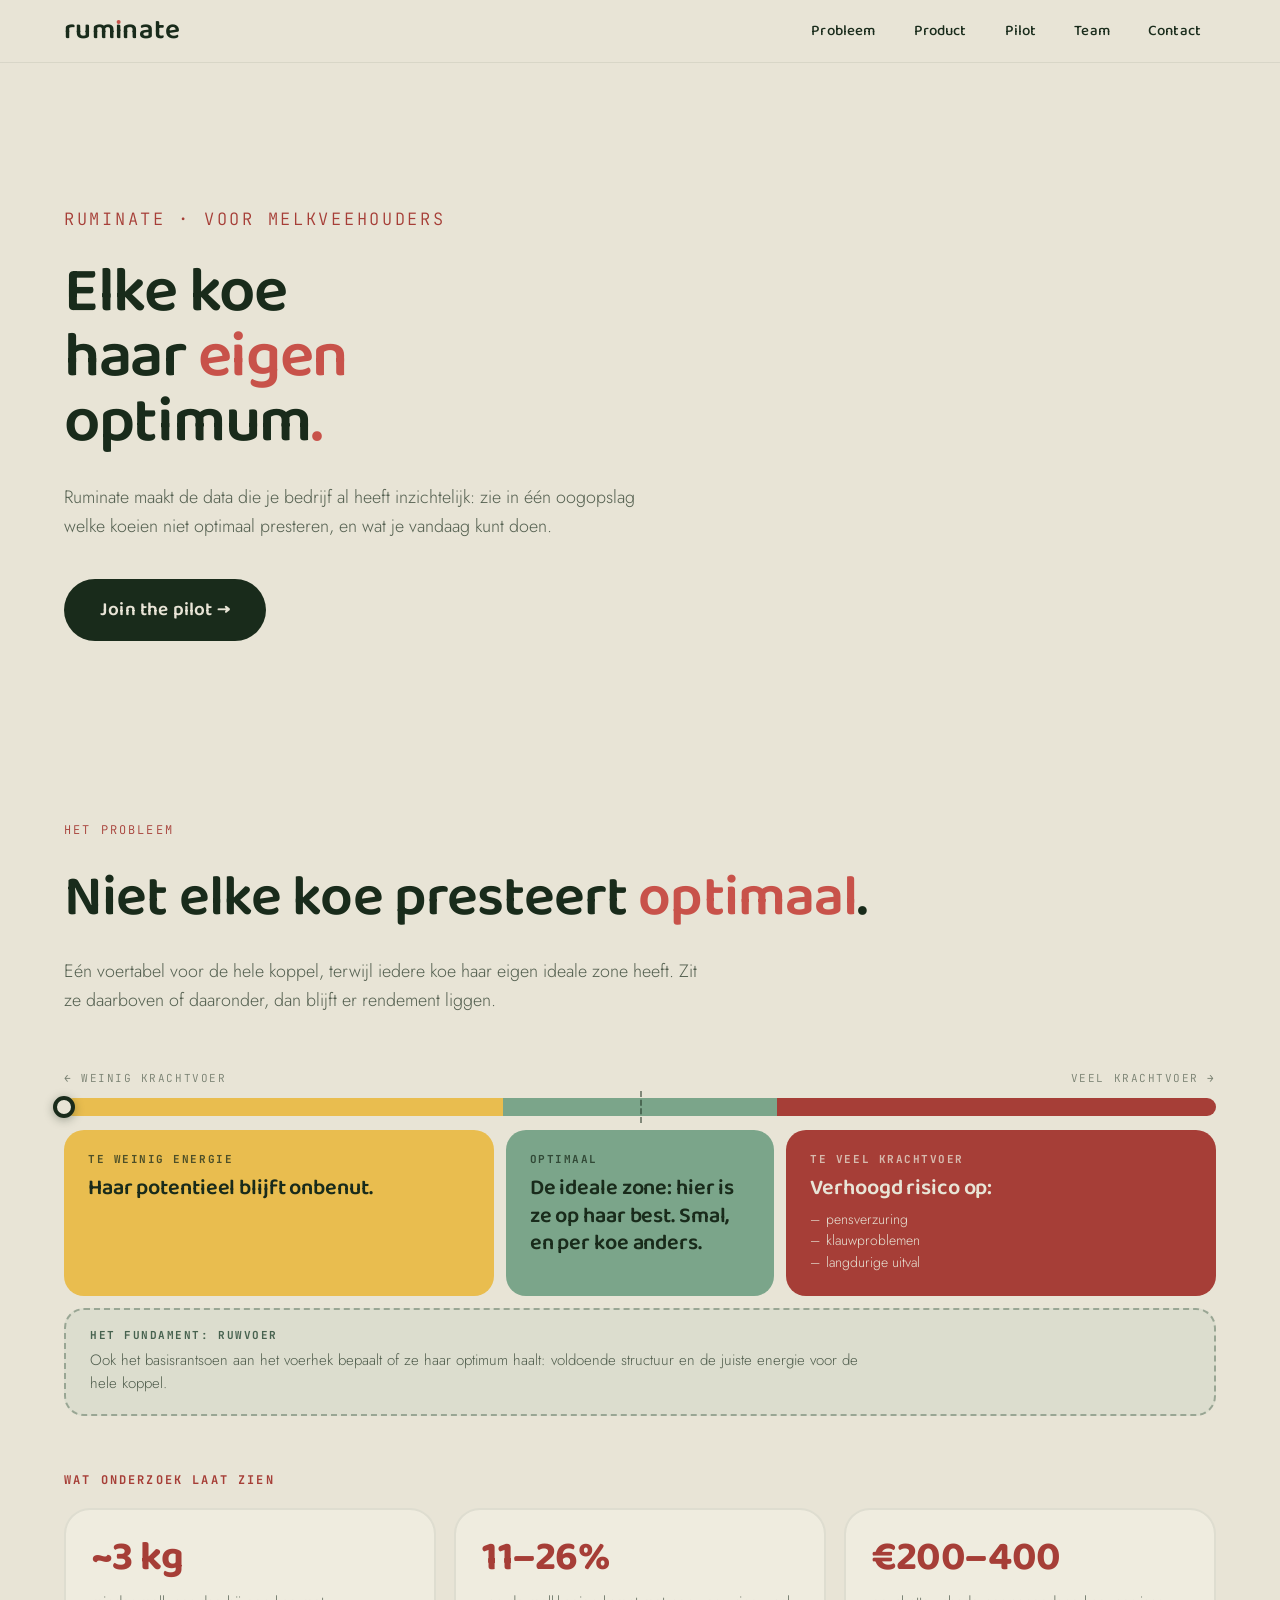
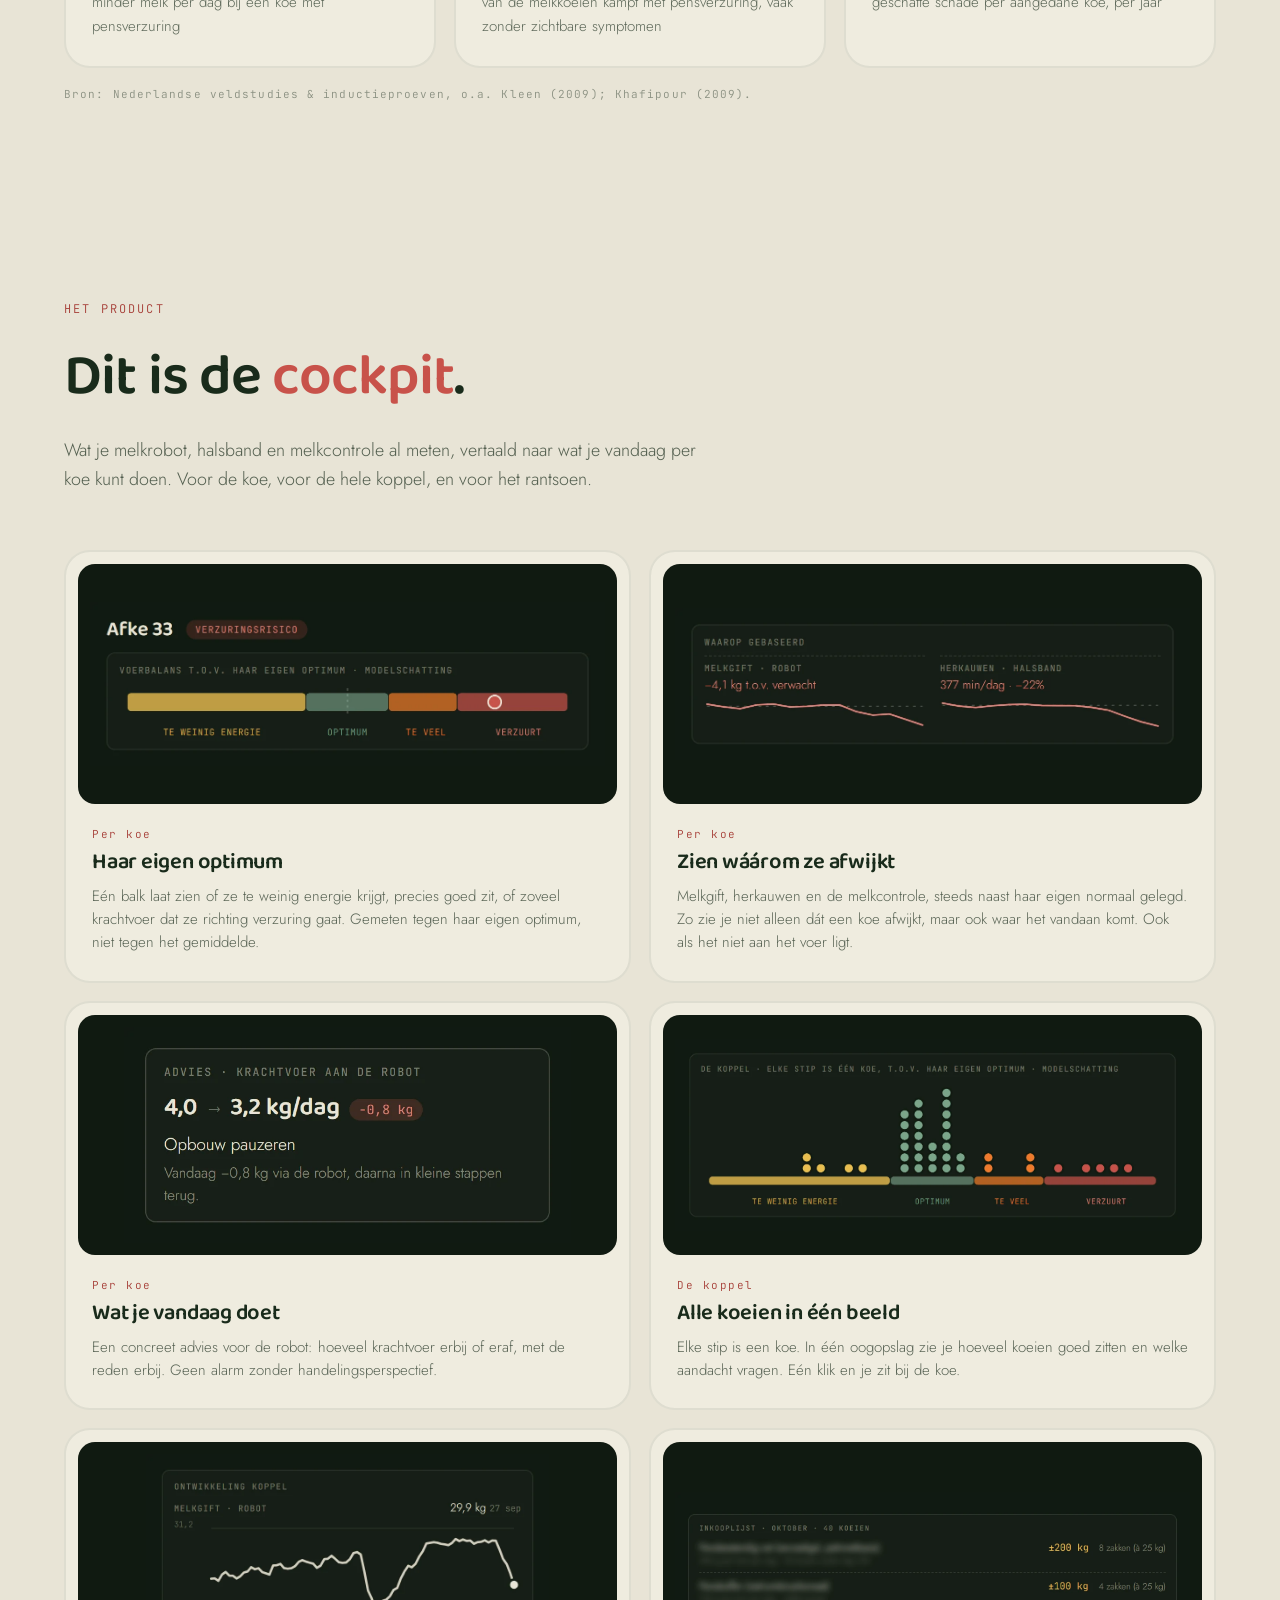
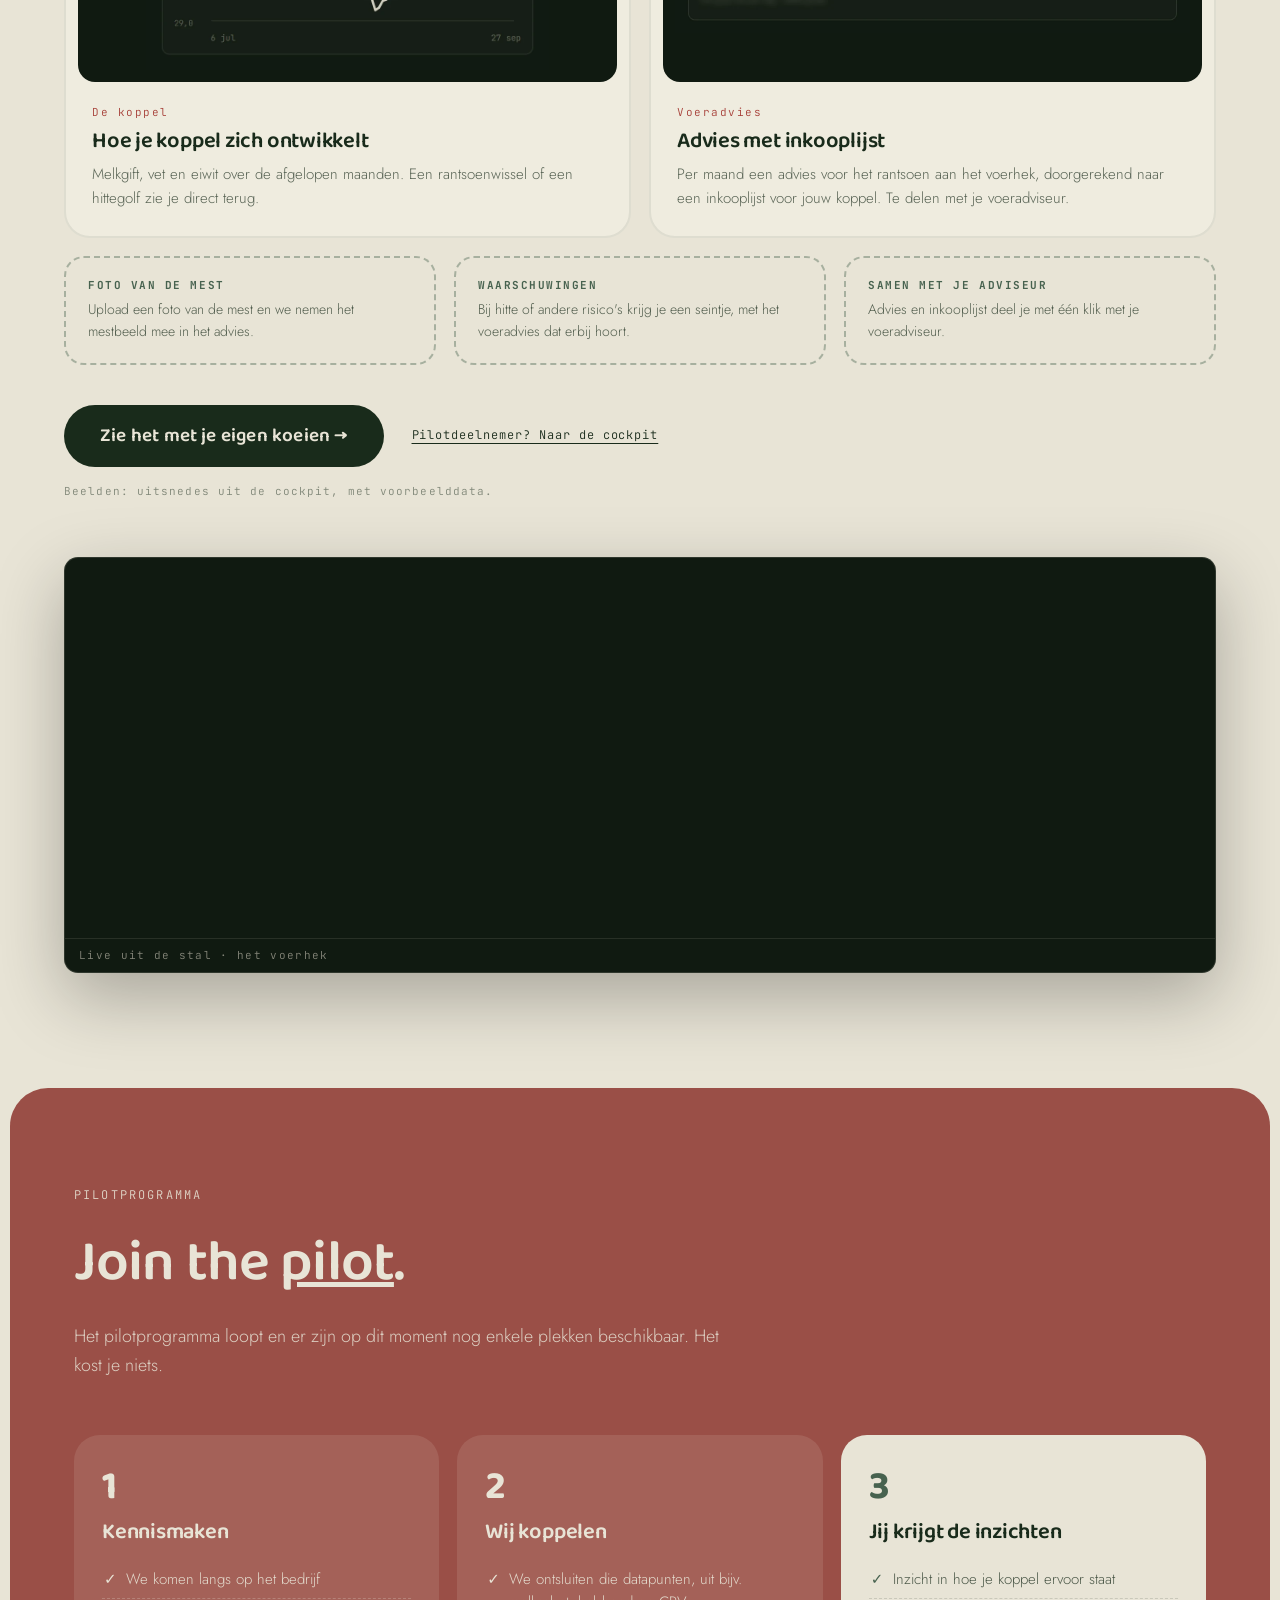
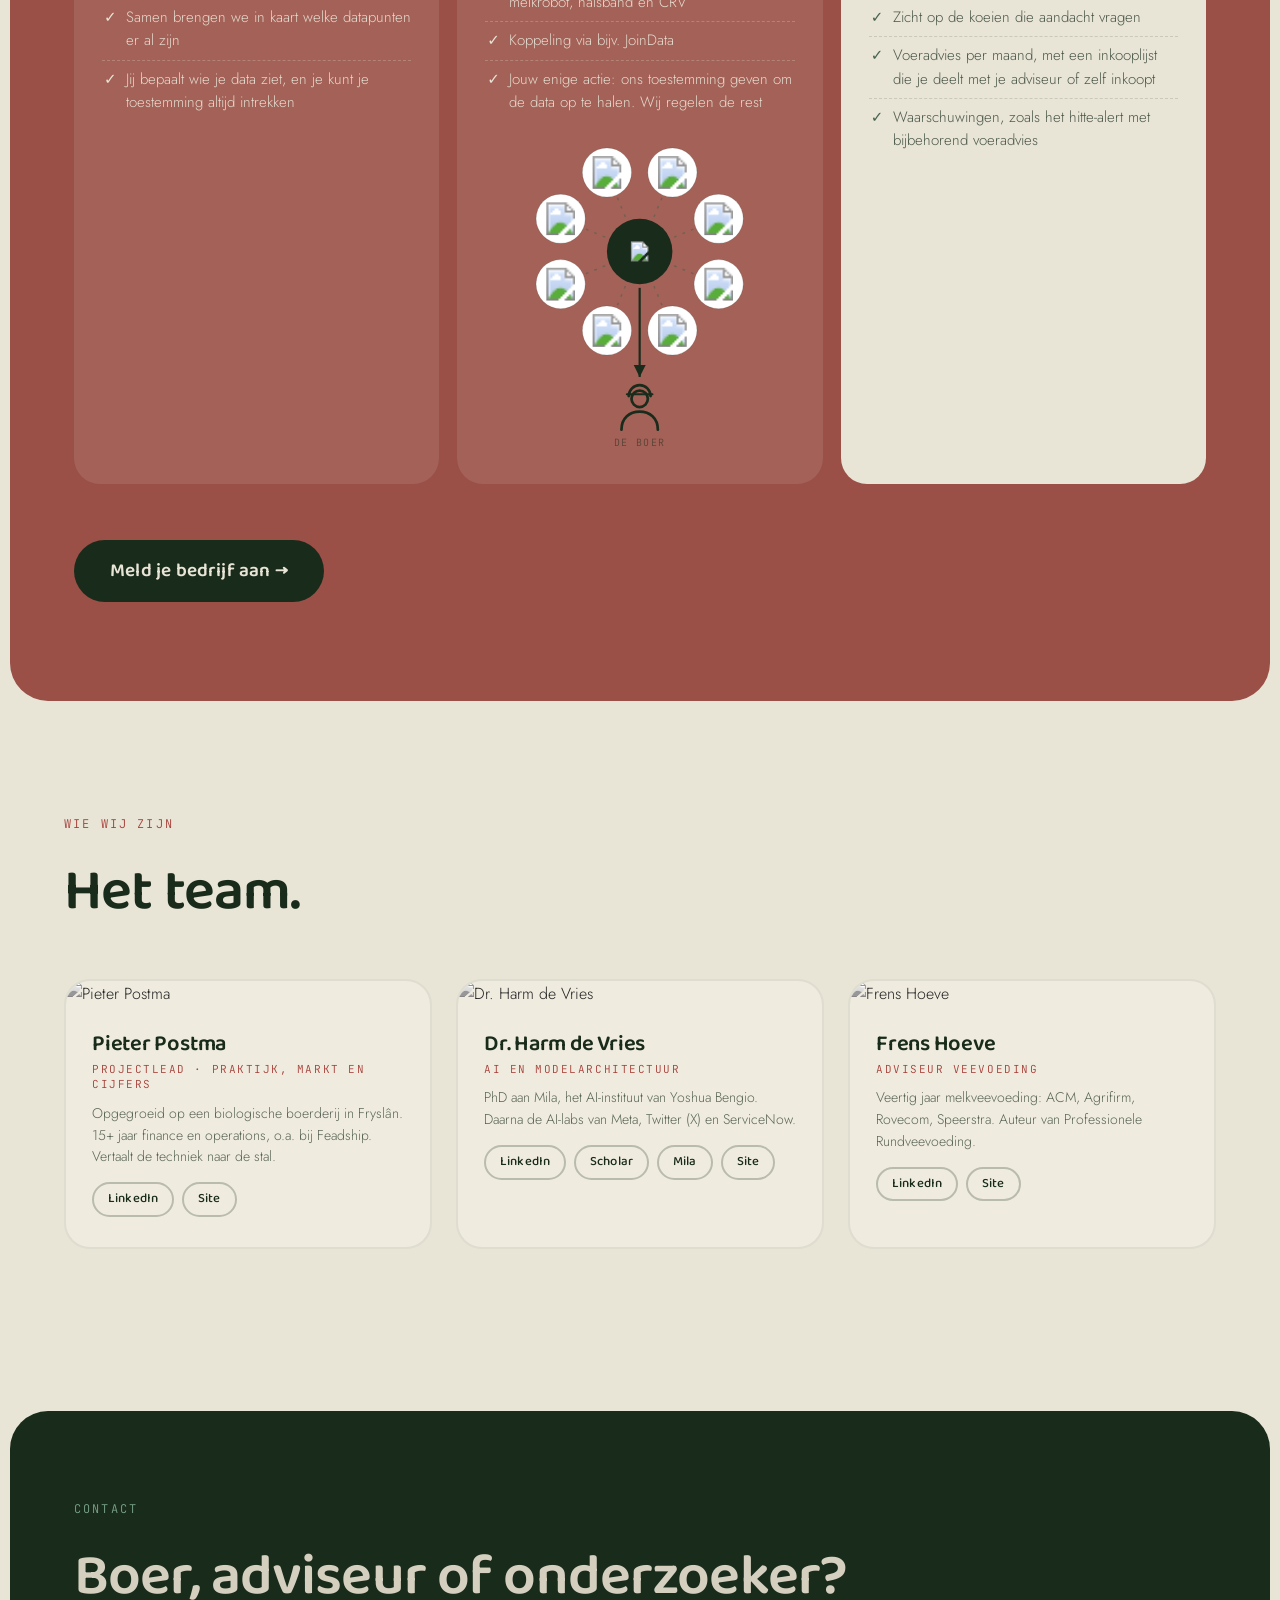
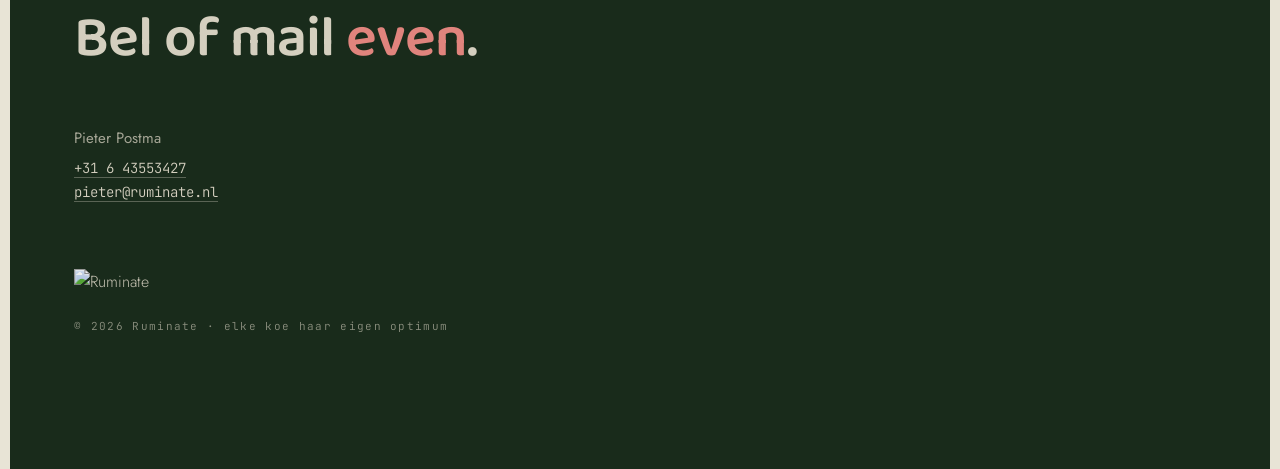
==== astro/index.html @ 90315198 "tijdelijk niet indexeren (noindex + robots.txt) Co-Authored-By: Claude Opus 5.5 <noreply@anthropic.c" ====
<!DOCTYPE html><html lang="nl"> <head><meta charset="UTF-8">
<meta name="robots" content="noindex, nofollow"><meta name="viewport" content="width=device-width, initial-scale=1"><title>Ruminate · inzicht per koe</title><meta name="description" content="Ruminate maakt de data van je melkveebedrijf inzichtelijk: zie welke koeien niet optimaal presteren. Gratis pilotprogramma."><link rel="icon" href="branding/ruminate-icon-32.png"><link rel="preconnect" href="https://fonts.googleapis.com"><link rel="preconnect" href="https://fonts.gstatic.com" crossorigin><link href="https://fonts.googleapis.com/css2?family=Baloo+2:wght@500;600;700&family=Jost:wght@300;400;500&family=JetBrains+Mono:wght@300;400&display=swap" rel="stylesheet"><link rel="stylesheet" href="styles.css"></head> <body> <header id="kop"> <a class="woordmerk" href="#top">rum<span class="rum-i">ı</span>nate</a> <nav> <a href="#probleem">Probleem</a> <a href="#product">Product</a> <a href="#pilot">Pilot</a> <a href="#team">Team</a> <a href="#contact">Contact</a> </nav> </header> <main id="top"> <section class="blok hero"> <div class="binnen hero-grid"> <div class="hero-tekst"> <div class="kicker">Ruminate · voor melkveehouders</div> <h1>Elke koe<br>haar <span class="r">eigen</span><br>optimum<span class="r">.</span></h1> <p class="intro">Ruminate maakt de data die je bedrijf al heeft inzichtelijk: zie in één oogopslag welke koeien niet optimaal presteren, en wat je vandaag kunt doen.</p> <a class="knop reveal" style="margin-top:38px" href="#pilot">Join the pilot →</a> </div> <figure class="koefilm" aria-label="Grazende koe"> <div class="kader"><video autoplay muted loop playsinline preload="metadata" disablepictureinpicture src="media/grazende-koe.mp4?v=2"></video></div> </figure> </div> </section> <section class="blok" id="probleem" style="padding-top:6vh"> <div class="binnen"> <div class="kicker">Het probleem</div> <h2 class="reveal">Niet elke koe presteert <span class="r">optimaal</span>.</h2> <p class="intro reveal">Eén voertabel voor de hele koppel, terwijl iedere koe haar eigen ideale zone heeft. Zit ze daarboven of daaronder, dan blijft er rendement liggen.</p> <div class="lat-wrap reveal"> <div class="lat-schaal" aria-hidden="true"> <span class="s-min">←&nbsp;weinig krachtvoer</span><span class="s-max">veel krachtvoer&nbsp;→</span> </div> <div class="lat-balk" aria-hidden="true"> <i class="z1"></i><i class="z2"></i><i class="z3"></i> <span class="optimum-tik"></span> <span class="naald" title="Iedere koe zit ergens anders op de lat"></span> </div> <div class="lat"> <div class="links"><h4>Te weinig energie</h4><p>Haar potentieel blijft onbenut.</p></div> <div class="midden"><h4>Optimaal</h4><p>De ideale zone: hier is ze op haar best. Smal, en per koe anders.</p></div> <div class="rechts"><h4>Te veel krachtvoer</h4><p>Verhoogd risico op:</p> <ul class="lat-lijst"><li>pensverzuring</li><li>klauwproblemen</li><li>langdurige uitval</li></ul></div> </div> <div class="lat-basis reveal"><h4>Het fundament: ruwvoer</h4><p>Ook het basisrantsoen aan het voerhek bepaalt of ze haar optimum haalt: voldoende structuur en de juiste energie voor de hele koppel.</p></div> <div class="feiten reveal"> <h4>Wat onderzoek laat zien</h4> <div class="feiten-rij"> <div class="feit-kaart"><b>~3&nbsp;kg</b><span>minder melk per dag bij een koe met pensverzuring</span></div> <div class="feit-kaart"><b>11–26%</b><span>van de melkkoeien kampt met pensverzuring, vaak zonder zichtbare symptomen</span></div> <div class="feit-kaart"><b>€200–400</b><span>geschatte schade per aangedane koe, per jaar</span></div> </div> <div class="feiten-bron">Bron: Nederlandse veldstudies &amp; inductieproeven, o.a. Kleen (2009); Khafipour (2009).</div> </div> </div> </div> </section> <section class="blok" id="product"> <div class="binnen"> <div class="kicker">Het product</div> <h2 class="reveal">Dit is de <span class="r">cockpit</span>.</h2> <p class="intro reveal">Wat je melkrobot, halsband en melkcontrole al meten, vertaald naar wat je vandaag per koe kunt doen. Voor de koe, voor de hele koppel, en voor het rantsoen.</p> <div class="cp-grid reveal"> <article class="cp-kaart"><div class="cp-beeld"><img src="media/cockpit/lat.webp?v=1" alt="Balk met de voerbalans van één koe: te weinig energie, optimum, te veel, verzuurt" loading="lazy"></div><div class="nr">Per koe</div><h3>Haar eigen optimum</h3><p>Eén balk laat zien of ze te weinig energie krijgt, precies goed zit, of zoveel krachtvoer dat ze richting verzuring gaat. Gemeten tegen haar eigen optimum, niet tegen het gemiddelde.</p></article> <article class="cp-kaart"><div class="cp-beeld"><img src="media/cockpit/signalen.webp?v=1" alt="Twee signalen van één koe ten opzichte van haar norm: melkgift en herkauwen" loading="lazy"></div><div class="nr">Per koe</div><h3>Zien wáárom ze afwijkt</h3><p>Melkgift, herkauwen en de melkcontrole, steeds naast haar eigen normaal gelegd. Zo zie je niet alleen dát een koe afwijkt, maar ook waar het vandaan komt. Ook als het niet aan het voer ligt.</p></article> <article class="cp-kaart"><div class="cp-beeld"><img src="media/cockpit/advies.webp?v=1" alt="Adviesblok: krachtvoer van 4,0 naar 3,2 kg per dag" loading="lazy"></div><div class="nr">Per koe</div><h3>Wat je vandaag doet</h3><p>Een concreet advies voor de robot: hoeveel krachtvoer erbij of eraf, met de reden erbij. Geen alarm zonder handelingsperspectief.</p></article> <article class="cp-kaart"><div class="cp-beeld"><img src="media/cockpit/kudde.webp?v=1" alt="Stippengrafiek van de koppel met tellers per zone" loading="lazy"></div><div class="nr">De koppel</div><h3>Alle koeien in één beeld</h3><p>Elke stip is een koe. In één oogopslag zie je hoeveel koeien goed zitten en welke aandacht vragen. Eén klik en je zit bij de koe.</p></article> <article class="cp-kaart"><div class="cp-beeld"><img src="media/cockpit/trend.webp?v=1" alt="Lijngrafiek van de gemiddelde melkgift over twaalf weken" loading="lazy"></div><div class="nr">De koppel</div><h3>Hoe je koppel zich ontwikkelt</h3><p>Melkgift, vet en eiwit over de afgelopen maanden. Een rantsoenwissel of een hittegolf zie je direct terug.</p></article> <article class="cp-kaart"><div class="cp-beeld"><img src="media/cockpit/inkoop.webp?v=1" alt="Inkooplijst voor een maand, met hoeveelheden per product" loading="lazy"></div><div class="nr">Voeradvies</div><h3>Advies met inkooplijst</h3><p>Per maand een advies voor het rantsoen aan het voerhek, doorgerekend naar een inkooplijst voor jouw koppel. Te delen met je voeradviseur.</p></article> </div> <div class="cp-meer reveal"> <div><h4>Foto van de mest</h4><p>Upload een foto van de mest en we nemen het mestbeeld mee in het advies.</p></div> <div><h4>Waarschuwingen</h4><p>Bij hitte of andere risico's krijg je een seintje, met het voeradvies dat erbij hoort.</p></div> <div><h4>Samen met je adviseur</h4><p>Advies en inkooplijst deel je met één klik met je voeradviseur.</p></div> </div> <div class="cp-cta reveal"> <a class="knop" href="#pilot">Zie het met je eigen koeien &rarr;</a> <a class="cp-login" href="cockpit.html">Pilotdeelnemer? Naar de cockpit</a> </div> <p class="cp-noot">Beelden: uitsnedes uit de cockpit, met voorbeelddata.</p> <figure class="product-film reveal" aria-label="Koeien aan het voerhek" style="margin-top:56px"> <video autoplay muted loop playsinline preload="metadata" disablepictureinpicture src="media/koeien-eten.mp4?v=2"></video> <figcaption>Live uit de stal &middot; het voerhek</figcaption> </figure> </div> </section> <section class="blok rood-blok" id="pilot"> <div class="binnen"> <div class="kicker">Pilotprogramma</div> <h2 class="reveal">Join the <u>pilot</u>.</h2> <p class="intro reveal">Het pilotprogramma loopt en er zijn op dit moment nog enkele plekken beschikbaar. Het kost je niets.</p> <div class="pilotkaarten reveal"> <div class="pk"><div class="nr">1</div><h3>Kennismaken</h3> <ul><li>We komen langs op het bedrijf</li><li>Samen brengen we in kaart welke datapunten er al zijn</li><li>Jij bepaalt wie je data ziet, en je kunt je toestemming altijd intrekken</li></ul></div> <div class="pk"><div class="nr">2</div><h3>Wij koppelen</h3> <ul><li>We ontsluiten die datapunten, uit bijv. melkrobot, halsband en CRV</li><li>Koppeling via bijv. JoinData</li><li>Jouw enige actie: ons toestemming geven om de data op te halen. Wij regelen de rest</li></ul> <div class="datakring reveal" aria-label="Datastromen komen samen bij Ruminate en gaan naar de boer"> <svg viewBox="0 0 340 348" xmlns="http://www.w3.org/2000/svg"> <defs> <marker id="dkpijl" viewBox="0 0 10 10" refX="8" refY="5" markerWidth="7" markerHeight="7" orient="auto"> <path d="M0 1 L8 5 L0 9 Z" fill="var(--groen)"></path> </marker> </defs> <g stroke="rgba(71,98,79,.55)" stroke-width="1.6"> <line class="stroom" x1="256.84467605606096" y1="163.97224264231843" x2="170" y2="128"></line><line class="stroom" x1="205.97224264231843" y1="214.84467605606096" x2="170" y2="128"></line><line class="stroom" x1="134.02775735768157" y1="214.84467605606096" x2="170" y2="128"></line><line class="stroom" x1="83.15532394393905" y1="163.97224264231846" x2="170" y2="128"></line><line class="stroom" x1="83.15532394393902" y1="92.02775735768162" x2="170" y2="128"></line><line class="stroom" x1="134.0277573576816" y1="41.15532394393904" x2="170" y2="128"></line><line class="stroom" x1="205.97224264231846" y1="41.15532394393905" x2="170" y2="128"></line><line class="stroom" x1="256.84467605606096" y1="92.02775735768158" x2="170" y2="128"></line> </g> <g> <circle cx="256.84467605606096" cy="163.97224264231843" r="27" fill="#fff" stroke="rgba(25,43,27,.15)"></circle> <image href="media/logos/lely.png" x="238.84467605606096" y="145.97224264231843" width="36" height="36" preserveAspectRatio="xMidYMid meet"></image> <title>Lely</title> </g><g> <circle cx="205.97224264231843" cy="214.84467605606096" r="27" fill="#fff" stroke="rgba(25,43,27,.15)"></circle> <image href="media/logos/delaval.png" x="187.97224264231843" y="196.84467605606096" width="36" height="36" preserveAspectRatio="xMidYMid meet"></image> <title>DeLaval</title> </g><g> <circle cx="134.02775735768157" cy="214.84467605606096" r="27" fill="#fff" stroke="rgba(25,43,27,.15)"></circle> <image href="media/logos/gea.svg" x="116.02775735768157" y="196.84467605606096" width="36" height="36" preserveAspectRatio="xMidYMid meet"></image> <title>GEA</title> </g><g> <circle cx="83.15532394393905" cy="163.97224264231846" r="27" fill="#fff" stroke="rgba(25,43,27,.15)"></circle> <image href="media/logos/nedap.svg" x="65.15532394393905" y="145.97224264231846" width="36" height="36" preserveAspectRatio="xMidYMid meet"></image> <title>Nedap</title> </g><g> <circle cx="83.15532394393902" cy="92.02775735768162" r="27" fill="#fff" stroke="rgba(25,43,27,.15)"></circle> <image href="media/logos/crv.png" x="65.15532394393902" y="74.02775735768162" width="36" height="36" preserveAspectRatio="xMidYMid meet"></image> <title>CRV</title> </g><g> <circle cx="134.0277573576816" cy="41.15532394393904" r="27" fill="#fff" stroke="rgba(25,43,27,.15)"></circle> <image href="media/logos/qlip.png" x="116.0277573576816" y="23.155323943939038" width="36" height="36" preserveAspectRatio="xMidYMid meet"></image> <title>Qlip</title> </g><g> <circle cx="205.97224264231846" cy="41.15532394393905" r="27" fill="#fff" stroke="rgba(25,43,27,.15)"></circle> <image href="media/logos/joindata.png" x="187.97224264231846" y="23.155323943939052" width="36" height="36" preserveAspectRatio="xMidYMid meet"></image> <title>JoinData</title> </g><g> <circle cx="256.84467605606096" cy="92.02775735768158" r="27" fill="#fff" stroke="rgba(25,43,27,.15)"></circle> <image href="media/logos/knmi.png" x="238.84467605606096" y="74.02775735768158" width="36" height="36" preserveAspectRatio="xMidYMid meet"></image> <title>KNMI</title> </g> <circle cx="170" cy="128" r="36" fill="var(--groen)"></circle> <image href="branding/ruminate-logo-creme.svg" x="141" y="117" width="58" height="22" preserveAspectRatio="xMidYMid meet"></image> <line x1="170" y1="168" x2="170" y2="266" stroke="var(--groen)" stroke-width="2.4" marker-end="url(#dkpijl)"></line> <g fill="none" stroke="var(--groen)" stroke-width="3" stroke-linecap="round"> <circle cx="170" cy="290" r="9"></circle> <path d="M158 287 a 12 12 0 0 1 24 0"></path> <path d="M156 285 h28" stroke-width="2.4"></path> <path d="M150 324 c 0 -13 9 -20 20 -20 s 20 7 20 20"></path> </g> <text x="170" y="342" text-anchor="middle" font-family="JetBrains Mono,monospace" font-size="11" letter-spacing="1.6" fill="rgba(25,43,27,.55)">DE BOER</text> </svg> </div></div> <div class="pk gratis"><div class="nr">3</div><h3>Jij krijgt de inzichten</h3> <ul><li>Inzicht in hoe je koppel ervoor staat</li><li>Zicht op de koeien die aandacht vragen</li><li>Voeradvies per maand, met een inkooplijst die je deelt met je adviseur of zelf inkoopt</li><li>Waarschuwingen, zoals het hitte-alert met bijbehorend voeradvies</li></ul></div> </div> <a class="knop" href="mailto:pilot@ruminate.nl?subject=Aanmelding%20pilotprogramma%20Ruminate">Meld je bedrijf aan →</a> </div> </section> <section class="blok" id="team"> <div class="binnen"> <div class="kicker">Wie wij zijn</div> <h2 class="reveal">Het team.</h2> <div class="team"> <div class="lid reveal"> <img src="team/pieter-postma-headshot.jpg" alt="Pieter Postma"> <div class="tekst"> <h3>Pieter Postma</h3><div class="rol">Projectlead · praktijk, markt en cijfers</div> <p>Opgegroeid op een biologische boerderij in Fryslân. 15+ jaar finance en operations, o.a. bij Feadship. Vertaalt de techniek naar de stal.</p> <div class="links"> <a href="https://www.linkedin.com/in/pieter-postma-b867252b" target="_blank" rel="noopener">LinkedIn</a><a href="https://www.novastarfinance.nl" target="_blank" rel="noopener">Site</a> </div> </div> </div><div class="lid reveal"> <img src="team/harm-de-vries-headshot.jpg" alt="Dr. Harm de Vries"> <div class="tekst"> <h3>Dr. Harm de Vries</h3><div class="rol">AI en modelarchitectuur</div> <p>PhD aan Mila, het AI-instituut van Yoshua Bengio. Daarna de AI-labs van Meta, Twitter (X) en ServiceNow.</p> <div class="links"> <a href="https://www.linkedin.com/in/harm-de-vries-8506ab57" target="_blank" rel="noopener">LinkedIn</a><a href="https://scholar.google.com/citations?user=LWrdpCsAAAAJ" target="_blank" rel="noopener">Scholar</a><a href="https://mila.quebec/en/directory/harm-de-vries" target="_blank" rel="noopener">Mila</a><a href="https://www.harmdevries.com/" target="_blank" rel="noopener">Site</a> </div> </div> </div><div class="lid reveal"> <img src="team/frens-hoeve-headshot.jpg?v=2" alt="Frens Hoeve"> <div class="tekst"> <h3>Frens Hoeve</h3><div class="rol">Adviseur veevoeding</div> <p>Veertig jaar melkveevoeding: ACM, Agrifirm, Rovecom, Speerstra. Auteur van Professionele Rundveevoeding.</p> <div class="links"> <a href="https://www.linkedin.com/in/frens-hoeve-6b059480" target="_blank" rel="noopener">LinkedIn</a><a href="https://melkveevoeding.jimdosite.com" target="_blank" rel="noopener">Site</a> </div> </div> </div> </div> </div> </section> <section class="voet" id="contact"> <div class="binnen"> <div class="kicker" style="color:var(--sage)">Contact</div> <h2 class="reveal">Boer, adviseur of onderzoeker?<br>Bel of mail <span class="r">even</span>.</h2> <div class="contact reveal"> <div><b>Pieter Postma</b><a href="tel:+31643553427">+31 6 43553427</a><br><a href="mailto:pieter@ruminate.nl">pieter@ruminate.nl</a></div> </div> <img class="logo" src="branding/ruminate-logo-creme.svg" alt="Ruminate"> <div class="fijn">© 2026 Ruminate · elke koe haar eigen optimum</div> </div> </section> </main> <script>
/* reveals, meekleurende header, video's en parallax: zelfde gedrag als de HTML-site */
(function(){
  var io = new IntersectionObserver(function(es){
    es.forEach(function(e){ if(e.isIntersecting){ e.target.classList.add('zichtbaar'); io.unobserve(e.target); } });
  }, { threshold: .15 });
  document.querySelectorAll('.reveal').forEach(function(el){ io.observe(el); });

  var kop = document.getElementById('kop');
  var donker = [].slice.call(document.querySelectorAll('.blok.donker,.rood-blok,.voet'));
  function check(){
    var op = donker.some(function(d){ var r = d.getBoundingClientRect(); return r.top < 56 && r.bottom > 56; });
    kop.classList.toggle('op-donker', op);
  }
  addEventListener('scroll', check, { passive: true }); check();

  var vids = [].slice.call(document.querySelectorAll('video'));
  if (matchMedia('(prefers-reduced-motion: reduce)').matches) {
    vids.forEach(function(v){ v.removeAttribute('autoplay'); v.pause(); });
    return;
  }
  var duw = function(){ vids.forEach(function(v){ v.play().catch(function(){}); }); };
  duw();
  ['click','scroll','touchstart','keydown'].forEach(function(ev){ addEventListener(ev, duw, { once: true, passive: true }); });
  var kv = document.querySelector('.koefilm video'), kk = document.querySelector('.koefilm .kader');
  if (kv && kk) {
    var teken = function(){
      var r = kk.getBoundingClientRect();
      var p = (r.top + r.height/2 - innerHeight/2) / innerHeight;
      kv.style.transform = 'scale(1.18) translateY(' + (p*40).toFixed(1) + 'px)';
    };
    addEventListener('scroll', teken, { passive: true }); addEventListener('resize', teken); teken();
  }
})();
</script> <script src="koe.js"></script> </body> </html>
---- astro/styles.css ----
/* 1-op-1 uit erf.html; identiek uiterlijk */
:root{
    --papier:#e8e4d6; --groen:#192b1b; --groen-2:#1e3221;
    /* de meelopende koe wisselt van lijnkleur boven donkere blokken */
    --creme:#d4cfbf; --rood:#c8524a; --sage:#7ba58a; --sage-d:#5c7f68; --goud:#b8a472;
    /* AA-varianten: --rood en --sage-d halen op papier geen 4,5:1 voor kleine tekst */
    --rood-diep:#a63e37;      /* kleine rode tekst en tekstdragende rode vlakken */
    --rood-licht:#e0847d;     /* rood accent op donkergroen */
    --sage-tekst:#47624f;     /* kleine groene tekst en tekstdragende groene vlakken */
    --geel:#e9bd4f;
    --terra:#9a4f47;          /* pilotblok, met papier-tekst op 4,6:1 */
    --merk:'Baloo 2',system-ui,sans-serif;
    --sans:'Jost',system-ui,sans-serif;
    --mono:'JetBrains Mono',Consolas,monospace;
    /* typeschaal (major third-achtig, rem-gebaseerd)
       display > h2 > h3 22 > body-l 17-19 > body 15 > body-s 14 > label 12 > label-s 11 */
    --t-display:clamp(3.25rem,7.5vw,7rem);
    --t-h2:clamp(2.25rem,4.5vw,4rem);
    --t-h3:1.375rem;
    --t-cijfer:clamp(2.25rem,3.2vw,3.25rem);
    --t-body-l:clamp(1.0625rem,1.4vw,1.1875rem);
    --t-body:.9375rem;
    --t-body-s:.875rem;
    --t-label:.75rem;
    --t-label-s:.6875rem;
    --koe-lijn:var(--groen); --koe-accent:var(--rood);
    --koe-breedte:140px; --koe-bodem:6px;
}
*{margin:0;padding:0;box-sizing:border-box}
html{scroll-behavior:smooth}
body{background:var(--papier);color:var(--groen);font-family:var(--sans);font-weight:300;font-size:1rem;line-height:1.6;overflow-x:hidden}
::selection{background:var(--rood);color:var(--papier)}

header{position:fixed;inset:0 0 auto 0;z-index:80;display:flex;justify-content:space-between;align-items:center;padding:12px 5vw;background:rgba(232,228,214,.85);backdrop-filter:blur(10px);-webkit-backdrop-filter:blur(10px);border-bottom:1px solid rgba(25,43,27,.08);transition:background .26s ease-out,border-color .26s ease-out}
header.op-donker{background:rgba(20,30,21,.78);border-bottom-color:rgba(212,207,191,.12)}
header.op-donker .woordmerk{color:var(--creme)}
header.op-donker nav a{color:rgba(212,207,191,.7)}
.woordmerk{font-family:var(--merk);font-weight:600;font-size:1.75rem;letter-spacing:.012em;color:var(--groen);text-decoration:none;line-height:1;transition:color .26s ease-out}
.rum-i{position:relative;display:inline-block}
.rum-i::after{content:"";position:absolute;left:50%;transform:translateX(-50%);top:.09em;width:.17em;height:.17em;border-radius:50%;background:var(--rood)}
nav{display:flex;gap:8px}
nav a{font-family:var(--merk);font-weight:500;font-size:var(--t-body);letter-spacing:.01em;color:var(--groen);text-decoration:none;padding:7px 15px;border-radius:99px;transition:background-color .2s ease-out,color .2s ease-out}
nav a:hover{background:var(--rood-diep);color:var(--papier)}

.blok{padding:11vh 5vw;position:relative}
.blok.donker{background:var(--groen);color:var(--creme);border-radius:38px;margin:16px 10px}
.blok.rood-blok{background:var(--terra);color:var(--papier);border-radius:38px;margin:16px 10px}
.binnen{max-width:1160px;margin:0 auto}
.kicker{font-family:var(--mono);font-size:var(--t-label);line-height:1.4;letter-spacing:.18em;text-transform:uppercase;color:var(--rood-diep);margin-bottom:28px}
.donker .kicker{color:var(--sage)} .rood-blok .kicker{color:rgba(232,228,214,.9)}
h1,h2{font-family:var(--merk);font-weight:600}
h1{font-size:var(--t-display);line-height:1.02;letter-spacing:-.02em}
h2{font-size:var(--t-h2);line-height:1.08;letter-spacing:-.015em;max-width:14em}
h1 .r,h2 .r{color:var(--rood)} .donker h2 .r{color:var(--rood-licht)}
h1 .s,h2 .s{color:var(--sage-d)} .donker h2 .s{color:var(--sage)}
.intro{font-size:var(--t-body-l);line-height:1.6;max-width:36em;margin-top:28px;color:rgba(25,43,27,.72)}
.donker .intro{color:rgba(212,207,191,.72)} .rood-blok .intro{color:rgba(232,228,214,.85)}

/* hero */
.hero{min-height:0;display:flex;flex-direction:column;justify-content:center;padding-top:15vh;padding-bottom:6vh}
/* hero: tekst links, grazende koe rechts */
.hero-grid{display:grid;grid-template-columns:1.1fr .9fr;gap:clamp(14px,2.5vw,36px);align-items:center}
.hero-grid h1{font-size:clamp(2.75rem,5vw,5rem)}
.hero .kicker{font-size:1.0625rem;letter-spacing:.16em}
.hero-grid .koefilm{padding:0;justify-self:start;width:min(380px,100%)}
@media (max-width:860px){.hero-grid{grid-template-columns:1fr}.hero-grid .koefilm{justify-self:center;margin-top:8px}}
.koefilm{display:flex;flex-direction:column;align-items:center;gap:20px;padding:0 5vw 5vh}
.koefilm .kader{width:min(460px,86vw);aspect-ratio:834/1050;overflow:hidden;
    -webkit-mask-image:radial-gradient(ellipse 68% 62% at 50% 46%,#000 50%,transparent 78%);
    mask-image:radial-gradient(ellipse 68% 62% at 50% 46%,#000 50%,transparent 78%)}
.koefilm video{width:100%;height:100%;object-fit:cover;filter:saturate(.72) contrast(.97) brightness(1.05) sepia(.12);
    transform:scale(1.18);will-change:transform}
.koefilm figcaption{font-family:var(--mono);font-size:var(--t-label-s);line-height:1.4;letter-spacing:.14em;text-transform:uppercase;color:rgba(25,43,27,.68)}
.product-rij{display:flex;flex-direction:column;gap:20px}
.product-film{margin:16px 0 0;display:flex;flex-direction:column;background:#101a11;border:1px solid rgba(212,207,191,.16);
    border-radius:14px;overflow:hidden;box-shadow:0 24px 70px rgba(0,0,0,.28)}
.product-film video{width:100%;height:clamp(220px,30vw,380px);object-fit:cover}
.product-film figcaption{padding:9px 14px;border-top:1px solid rgba(212,207,191,.12);
    font-family:var(--mono);font-size:var(--t-label-s);line-height:1.4;letter-spacing:.12em;color:rgba(212,207,191,.6)}
.koe svg *{transition:stroke .35s ease,fill .35s ease}
.hero .badges{display:flex;gap:10px;flex-wrap:wrap;margin-top:36px}
.badge{font-family:var(--merk);font-weight:500;font-size:var(--t-body);letter-spacing:.01em;padding:9px 20px;border-radius:99px;border:2px solid var(--groen)}
.badge.b1{background:var(--groen);color:var(--papier)}
.badge.b2{border-color:var(--rood-diep);color:var(--rood-diep)}
.badge.b3{border-color:var(--sage-tekst);color:var(--sage-tekst)}

/* kaarten */
.kaarten{display:grid;grid-template-columns:repeat(3,1fr);gap:18px;margin-top:56px}
@media (max-width:860px){.kaarten{grid-template-columns:1fr}}
.kaart{border-radius:26px;padding:34px 30px;background:rgba(232,228,214,.07);border:1px solid rgba(212,207,191,.16)}
.kaart b{display:block;font-family:var(--merk);font-weight:700;font-size:var(--t-cijfer);line-height:1;letter-spacing:-.01em;color:var(--rood-licht)}
.kaart.s b{color:var(--sage)}
.kaart span{display:block;margin-top:14px;font-size:var(--t-body);line-height:1.55;color:rgba(212,207,191,.7)}
.kaart.som{grid-column:1/-1;display:flex;align-items:center;gap:26px;flex-wrap:wrap;border-color:rgba(224,132,125,.4)}
.kaart.som b{font-size:var(--t-cijfer);flex:none}
.kaart.som span{margin-top:0;max-width:44em}
.kaart.som strong{font-weight:500;color:#e8e4d6}
.bron{margin-top:40px;font-family:var(--mono);font-size:var(--t-label-s);line-height:1.5;letter-spacing:.12em;color:rgba(212,207,191,.65)}

/* de lat, speels */
.lat-wrap{margin-top:56px}
.lat-schaal{display:flex;justify-content:space-between;margin-bottom:10px;
    font-family:var(--mono);font-size:var(--t-label-s);letter-spacing:.14em;text-transform:uppercase;color:rgba(25,43,27,.55)}
.lat-balk{position:relative;display:grid;grid-template-columns:1.6fr 1fr 1.6fr;height:18px;border-radius:99px;overflow:visible;margin-bottom:14px}
.lat-balk i{display:block;height:100%}
.lat-balk .z1{background:var(--geel);border-radius:99px 0 0 99px}
.lat-balk .z2{background:var(--sage)}
.lat-balk .z3{background:var(--rood-diep);border-radius:0 99px 99px 0}
.optimum-tik{position:absolute;left:50%;top:-7px;bottom:-7px;width:0;border-left:2px dashed rgba(25,43,27,.5)}
.naald{position:absolute;top:50%;transform:translate(-50%,-50%);width:22px;height:22px;border-radius:50%;
    background:var(--papier);border:4px solid var(--groen);box-shadow:0 2px 10px rgba(25,43,27,.35);
    animation:naald-zwerft 14s ease-in-out infinite}
@keyframes naald-zwerft{
    0%{left:14%}18%{left:46%}32%{left:53%}48%{left:38%}62%{left:82%}78%{left:50%}90%{left:24%}100%{left:14%}}
@media (prefers-reduced-motion:reduce){.naald{animation:none;left:50%}}
.lat{display:grid;grid-template-columns:1.6fr 1fr 1.6fr;gap:12px}
.lat-basis{margin-top:12px;border:2px dashed rgba(71,98,79,.45);border-radius:20px;padding:18px 24px;background:rgba(123,165,138,.1)}
.lat-basis h4{font-family:var(--mono);font-size:var(--t-label-s);line-height:1.4;letter-spacing:.14em;text-transform:uppercase;color:var(--sage-tekst)}
.lat-basis p{font-size:var(--t-body);line-height:1.55;color:rgba(25,43,27,.72);margin-top:6px;max-width:52em}
/* de feiten: subtiel, met bron */
.feiten{margin-top:56px}
.feiten h4{font-family:var(--mono);font-size:var(--t-label);line-height:1.4;letter-spacing:.18em;text-transform:uppercase;color:var(--rood-diep)}
.feiten-rij{display:grid;grid-template-columns:repeat(3,1fr);gap:18px;margin-top:20px}
.feit-kaart{background:#efecdf;border:2px solid rgba(25,43,27,.08);border-radius:26px;padding:28px 26px}
.feit-kaart b{display:block;font-family:var(--merk);font-weight:700;font-size:var(--t-cijfer);line-height:1;letter-spacing:-.01em;color:var(--rood-diep)}
.feit-kaart span{display:block;margin-top:12px;font-size:var(--t-body);line-height:1.55;color:rgba(25,43,27,.68)}
.feiten-bron{margin-top:18px;font-family:var(--mono);font-size:var(--t-label-s);letter-spacing:.1em;color:rgba(25,43,27,.45)}
@media (max-width:640px){.feiten-rij{grid-template-columns:1fr}}
.lat>div{border-radius:20px;padding:22px 24px}
.lat .links{background:var(--geel);color:var(--groen)}
.lat .midden{background:var(--sage);color:var(--groen)}
.lat .rechts{background:var(--rood-diep);color:var(--papier)}
.lat h4{font-family:var(--mono);font-size:var(--t-label-s);line-height:1.4;letter-spacing:.14em;text-transform:uppercase;opacity:.75}
.lat p{font-family:var(--merk);font-weight:600;font-size:clamp(1.1875rem,1.7vw,1.5rem);line-height:1.25;letter-spacing:-.005em;margin-top:8px}
.lat-lijst{list-style:none;margin-top:6px}
.lat-lijst li{font-size:var(--t-body-s);line-height:1.55;padding-left:16px;position:relative}
.lat-lijst li::before{content:"\2013";position:absolute;left:0}

/* hoe het werkt: drie stappen */
.stappen{display:grid;grid-template-columns:repeat(auto-fit,minmax(260px,1fr));gap:18px;margin-top:56px}
.stap{border-radius:26px;padding:34px 30px;background:#efecdf;border:2px solid rgba(25,43,27,.1)}
.stap .nr{font-family:var(--merk);font-weight:700;font-size:1.0625rem;background:var(--groen);color:var(--papier);width:44px;height:44px;border-radius:50%;display:flex;align-items:center;justify-content:center}
.stap:nth-child(2) .nr{background:var(--rood-diep)}
.stap:nth-child(3) .nr{background:var(--sage-tekst)}
.stap h3{font-family:var(--merk);font-weight:600;font-size:var(--t-h3);line-height:1.25;letter-spacing:-.01em;margin-top:18px}
.stap p{font-size:var(--t-body);line-height:1.55;color:rgba(25,43,27,.7);margin-top:8px}
.stap ul{list-style:none;margin-top:20px}
.stap li{font-size:var(--t-body-s);line-height:1.55;padding:10px 0;border-top:1px dashed rgba(25,43,27,.18);color:rgba(25,43,27,.75)}
.stap li b{font-weight:500;color:var(--groen)}
.oogst{display:flex;gap:12px;margin-top:56px;flex-wrap:wrap}
.oogst div{font-family:var(--merk);font-weight:600;font-size:1.0625rem;letter-spacing:.01em;padding:12px 24px;border-radius:99px;background:var(--sage-tekst);color:var(--papier)}

/* demo speels */
.demo{display:grid;grid-template-columns:1fr 1fr;gap:24px;margin-top:56px}
.demopaneel{border-radius:26px;padding:34px 30px;background:rgba(232,228,214,.08);border:1px solid rgba(212,207,191,.16)}
.demopaneel h3{font-family:var(--merk);font-weight:600;font-size:var(--t-h3);line-height:1.25;letter-spacing:-.01em}
.demopaneel .noot{font-size:var(--t-body-s);line-height:1.5;color:rgba(212,207,191,.72);margin-bottom:22px}
.balkrij{display:grid;grid-template-columns:10.5em 1fr 2.4em;align-items:center;gap:12px;margin-top:12px;font-size:var(--t-body-s);line-height:1.4;color:rgba(212,207,191,.75)}
.balk{height:26px;border-radius:99px;background:var(--geel);transform-origin:left;transform:scaleX(0);transition:transform .3s cubic-bezier(.2,.6,.2,1)}
.balkrij:nth-of-type(2) .balk{transition-delay:.06s}
.balkrij:nth-of-type(3) .balk{transition-delay:.12s}
.balk.ok{background:var(--sage)} .balk.zuur{background:var(--rood-licht)}
.zichtbaar .balk{transform:scaleX(1)}
.balkrij .n{font-family:var(--merk);font-weight:600;font-size:1.0625rem;text-align:right;color:var(--creme)}

/* pilot in het rode blok */
.pilotkaarten{display:grid;grid-template-columns:repeat(auto-fit,minmax(240px,1fr));gap:18px;margin-top:56px}
.pk{background:rgba(232,228,214,.12);border-radius:26px;padding:32px 28px}
.pk .nr{font-family:var(--merk);font-weight:700;font-size:2.5rem;line-height:1;color:var(--papier)}
.pk h3{font-family:var(--merk);font-weight:600;font-size:var(--t-h3);line-height:1.25;letter-spacing:-.01em;margin-top:12px}
.pk p{font-size:var(--t-body);line-height:1.55;color:rgba(232,228,214,.92);margin-top:8px}
.pk.gratis{background:var(--papier);color:var(--groen)}
.pk.gratis .nr{color:var(--sage-tekst)}
.pk.gratis p{color:rgba(25,43,27,.7)}
.citaat{margin-top:64px;font-family:var(--merk);font-weight:500;font-size:clamp(1.25rem,2vw,1.75rem);line-height:1.4;letter-spacing:-.005em;max-width:26em}
.knop{display:inline-block;margin-top:56px;font-family:var(--merk);font-weight:600;font-size:1.1875rem;letter-spacing:.01em;background:var(--groen);color:var(--papier);padding:16px 36px;border-radius:99px;text-decoration:none;box-shadow:0 2px 0 rgba(25,43,27,0);transition:transform .22s ease-out,box-shadow .22s ease-out}
.knop:hover{transform:translateY(-2px);box-shadow:0 8px 22px rgba(25,43,27,.28)}
.knop:active{transform:translateY(0);box-shadow:0 3px 10px rgba(25,43,27,.22);transition-duration:.1s}

/* integraties: logowand */
.logos{display:grid;grid-template-columns:repeat(auto-fit,minmax(150px,1fr));gap:14px;margin-top:56px}
.logo-tegel{background:#efecdf;border:2px solid rgba(25,43,27,.08);border-radius:18px;padding:24px 16px;text-align:center;
    transition:transform .26s cubic-bezier(.2,.6,.2,1),box-shadow .26s ease-out}
.logo-tegel:hover{transform:translateY(-3px);box-shadow:0 12px 28px rgba(25,43,27,.1)}
.logo-tegel b{font-family:var(--merk);font-weight:700;font-size:1.25rem;letter-spacing:.02em;display:block;color:var(--groen)}
.logo-tegel span{display:block;margin-top:5px;font-family:var(--mono);font-size:var(--t-label-s);letter-spacing:.12em;text-transform:uppercase;color:rgba(25,43,27,.45)}
.logos-noot{margin-top:22px;font-family:var(--mono);font-size:var(--t-label-s);letter-spacing:.12em;text-transform:uppercase;color:rgba(25,43,27,.45)}
.pk ul{list-style:none;margin-top:14px}
.pk li{padding:7px 0 7px 24px;position:relative;font-size:var(--t-body);line-height:1.55;color:rgba(232,228,214,.92);border-top:1px dashed rgba(232,228,214,.25)}
.pk li:first-child{border-top:0}
.pk li::before{content:"\2713";position:absolute;left:2px;color:#e8e4d6;font-weight:600}
.pk.gratis li{color:rgba(25,43,27,.75);border-top-color:rgba(25,43,27,.15)}
.pk.gratis li::before{color:var(--sage-tekst)}
.datakring{margin-top:14px}
.datakring svg{display:block;width:min(320px,100%);height:auto;margin:0 auto}
.datakring g circle{transition:stroke .22s ease-out,stroke-width .22s ease-out}
.datakring g:hover circle{stroke:rgba(25,43,27,.4);stroke-width:2.5}
.datakring .stroom{stroke-dasharray:3 7;animation:dk-stroom 1.4s linear infinite}
@keyframes dk-stroom{to{stroke-dashoffset:-10}}
@media (prefers-reduced-motion:reduce){.datakring .stroom{animation:none;stroke-dasharray:none}}
.logos-mini{display:grid;grid-template-columns:repeat(4,1fr);gap:8px;margin-top:18px}
.logos-mini span{display:flex;flex-direction:column;align-items:center;gap:7px;background:#fff;border:1px solid rgba(25,43,27,.12);border-radius:10px;padding:11px 4px 9px;text-align:center;
    font-family:var(--merk);font-weight:700;font-size:.75rem;color:var(--groen)}
.logos-mini img{height:24px;width:auto;max-width:82%;object-fit:contain}

/* team */
.team{display:grid;grid-template-columns:repeat(auto-fit,minmax(250px,1fr));gap:24px;margin-top:56px}
.lid{background:#efecdf;border-radius:26px;overflow:hidden;border:2px solid rgba(25,43,27,.08);
    transition:transform .26s cubic-bezier(.2,.6,.2,1),box-shadow .26s ease-out}
.lid:hover,.lid:focus-within{transform:translateY(-4px);box-shadow:0 16px 36px rgba(25,43,27,.14)}
.lid img{width:100%;aspect-ratio:1/1;object-fit:cover;
    filter:grayscale(1) contrast(1.04) brightness(1.02);
    transition:filter .3s ease-out}
/* bij hover of toetsenbordfocus in kleur, alle drie met dezelfde warme gradatie */
.lid:hover img,.lid:focus-within img{filter:grayscale(0) saturate(.82) sepia(.14) contrast(1.03) brightness(1.02)}
.lid .tekst{padding:24px 26px 30px}
.lid h3{font-family:var(--merk);font-weight:600;font-size:var(--t-h3);line-height:1.25;letter-spacing:-.01em}
.lid .rol{font-family:var(--mono);font-size:var(--t-label-s);line-height:1.4;letter-spacing:.14em;text-transform:uppercase;color:var(--rood-diep);margin-top:4px}
.lid p{font-size:var(--t-body-s);line-height:1.55;color:rgba(25,43,27,.7);margin-top:10px}
.lid .links{display:flex;gap:8px;flex-wrap:wrap;margin-top:14px}
.lid .links a{font-family:var(--merk);font-weight:500;font-size:.8125rem;letter-spacing:.01em;color:var(--groen);text-decoration:none;border:2px solid rgba(25,43,27,.25);border-radius:99px;padding:5px 14px;transition:color .2s ease-out,border-color .2s ease-out}
.lid .links a:hover{border-color:var(--rood-diep);color:var(--rood-diep)}

/* voet */
.voet{background:var(--groen);color:var(--creme);border-radius:38px 38px 0 0;margin:7vh 10px 0;padding:10vh 5vw 15vh}
.voet h2 .r{color:var(--rood-licht)}
.voet .contact{display:flex;gap:40px;flex-wrap:wrap;margin-top:56px;font-family:var(--mono);font-size:var(--t-body-s);line-height:1.7}
.voet .contact a{color:var(--creme);text-decoration:none;border-bottom:1px solid rgba(212,207,191,.35);transition:border-color .2s ease-out,color .2s ease-out}
.voet .contact a:hover{color:#e8e4d6;border-bottom-color:#e8e4d6}
.voet .contact b{display:block;font-family:var(--sans);font-weight:400;font-size:var(--t-body);margin-bottom:6px;color:rgba(212,207,191,.75)}
.voet img.logo{height:42px;margin-top:64px;opacity:.92}
.voet .fijn{margin-top:24px;font-family:var(--mono);font-size:var(--t-label-s);line-height:1.4;letter-spacing:.12em;color:rgba(212,207,191,.62)}

.reveal{opacity:0;transform:translateY(14px);transition:opacity .26s ease-out,transform .26s cubic-bezier(.2,.6,.2,1)}
.reveal.zichtbaar{opacity:1;transform:none}
/* kaarten in een raster volgen elkaar met 50ms op */
.reveal>.kaart,.reveal>.stap,.reveal>.pk,.reveal>.lid,.reveal .lat>div,.reveal .feiten-rij>div{opacity:0;transform:translateY(10px);
    transition:opacity .26s ease-out,transform .26s cubic-bezier(.2,.6,.2,1)}
.reveal.zichtbaar>.kaart,.reveal.zichtbaar>.stap,.reveal.zichtbaar>.pk,.reveal.zichtbaar>.lid,.reveal.zichtbaar .lat>div,.reveal.zichtbaar .feiten-rij>div{opacity:1;transform:none}
.reveal.zichtbaar>:nth-child(2){transition-delay:.05s}
.reveal.zichtbaar>:nth-child(3){transition-delay:.1s}
.reveal.zichtbaar>:nth-child(4){transition-delay:.15s}
.reveal.zichtbaar .lat>:nth-child(2){transition-delay:.05s}
.reveal.zichtbaar .lat>:nth-child(3){transition-delay:.1s}
.reveal.zichtbaar .feiten-rij>:nth-child(2){transition-delay:.05s}
.reveal.zichtbaar .feiten-rij>:nth-child(3){transition-delay:.1s}

@media (max-width:860px){
    nav{display:none}
    .lat,.demo{grid-template-columns:1fr}
}
@media (max-width:640px){
    /* compacter verticaal ritme op telefoons */
    .blok{padding:9vh 6vw}
    .hero{padding-top:15vh;padding-bottom:4vh}
    .voet{padding:10vh 6vw 16vh}
    /* demo-balken: label boven de balk, zodat de balk de volle breedte krijgt */
    .balkrij{grid-template-columns:1fr auto;row-gap:6px}
    .balkrij>span:first-child{order:1}
    .balkrij .n{order:2}
    .balkrij .balk{order:3;grid-column:1/-1}
}
@media (prefers-reduced-motion:reduce){
    .reveal,.reveal>*,.reveal .lat>div,.reveal .feiten-rij>div{opacity:1;transform:none;transition:none}
    .balk{transform:scaleX(1);transition:none}
    .knop,.knop:hover,.lid,.lid:hover{transform:none;transition:none}
}
/* product: wat de cockpit laat zien, met uitsnedes (de cockpit zelf staat op cockpit.html) */
.cp-grid{display:grid;grid-template-columns:repeat(2,minmax(0,1fr));gap:18px;margin-top:56px}
.cp-kaart{min-width:0;background:#efecdf;border:2px solid rgba(25,43,27,.08);border-radius:26px;padding:12px 12px 26px;display:flex;flex-direction:column}
.cp-beeld{background:#101a11;border-radius:17px;height:240px;display:flex;align-items:center;justify-content:center;padding:12px;overflow:hidden}
.cp-beeld img{display:block;min-width:0;max-width:100%;max-height:100%;width:auto;height:auto}
.cp-kaart .nr{font-family:var(--mono);font-size:var(--t-label-s);letter-spacing:.14em;color:var(--rood-diep);margin:22px 14px 0}
.cp-kaart h3{font-family:var(--merk);font-weight:600;font-size:var(--t-h3);line-height:1.25;letter-spacing:-.01em;margin:6px 14px 0}
.cp-kaart p{font-size:var(--t-body);line-height:1.55;color:rgba(25,43,27,.7);margin:8px 14px 0}
.cp-meer{display:grid;grid-template-columns:repeat(3,minmax(0,1fr));gap:18px;margin-top:18px}
.cp-meer div{border:2px dashed rgba(71,98,79,.4);border-radius:20px;padding:20px 22px}
.cp-meer h4{font-family:var(--mono);font-size:var(--t-label-s);line-height:1.4;letter-spacing:.14em;text-transform:uppercase;color:var(--sage-tekst)}
.cp-meer p{font-size:var(--t-body-s);line-height:1.55;color:rgba(25,43,27,.72);margin-top:6px}
.cp-cta{display:flex;align-items:center;gap:28px;flex-wrap:wrap;margin-top:40px}
.cp-cta .knop{margin-top:0}
.cp-login{font-family:var(--mono);font-size:var(--t-label);letter-spacing:.08em;color:var(--groen);text-underline-offset:4px}
.cp-noot{margin-top:16px;font-family:var(--mono);font-size:var(--t-label-s);letter-spacing:.1em;color:rgba(25,43,27,.5)}
@media (max-width:760px){.cp-grid,.cp-meer{grid-template-columns:minmax(0,1fr)}.cp-beeld{height:auto;max-height:300px}}
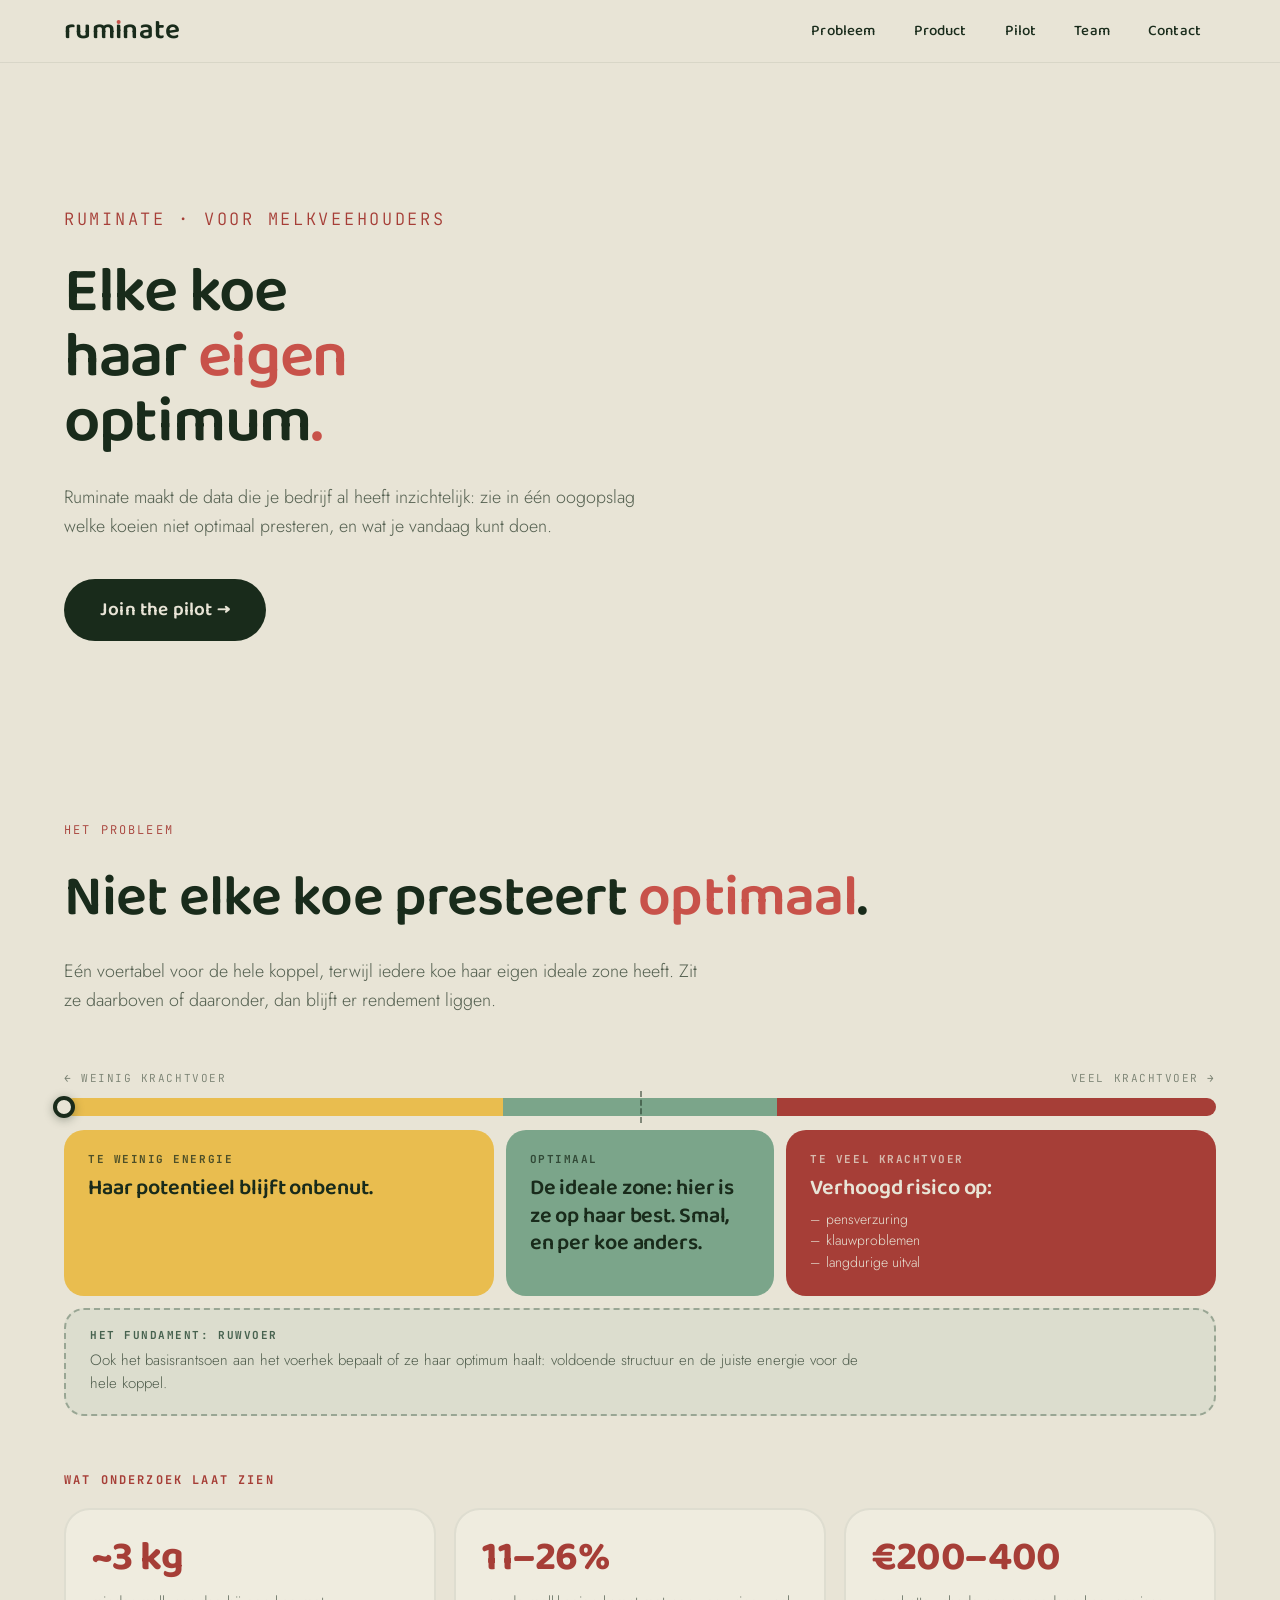
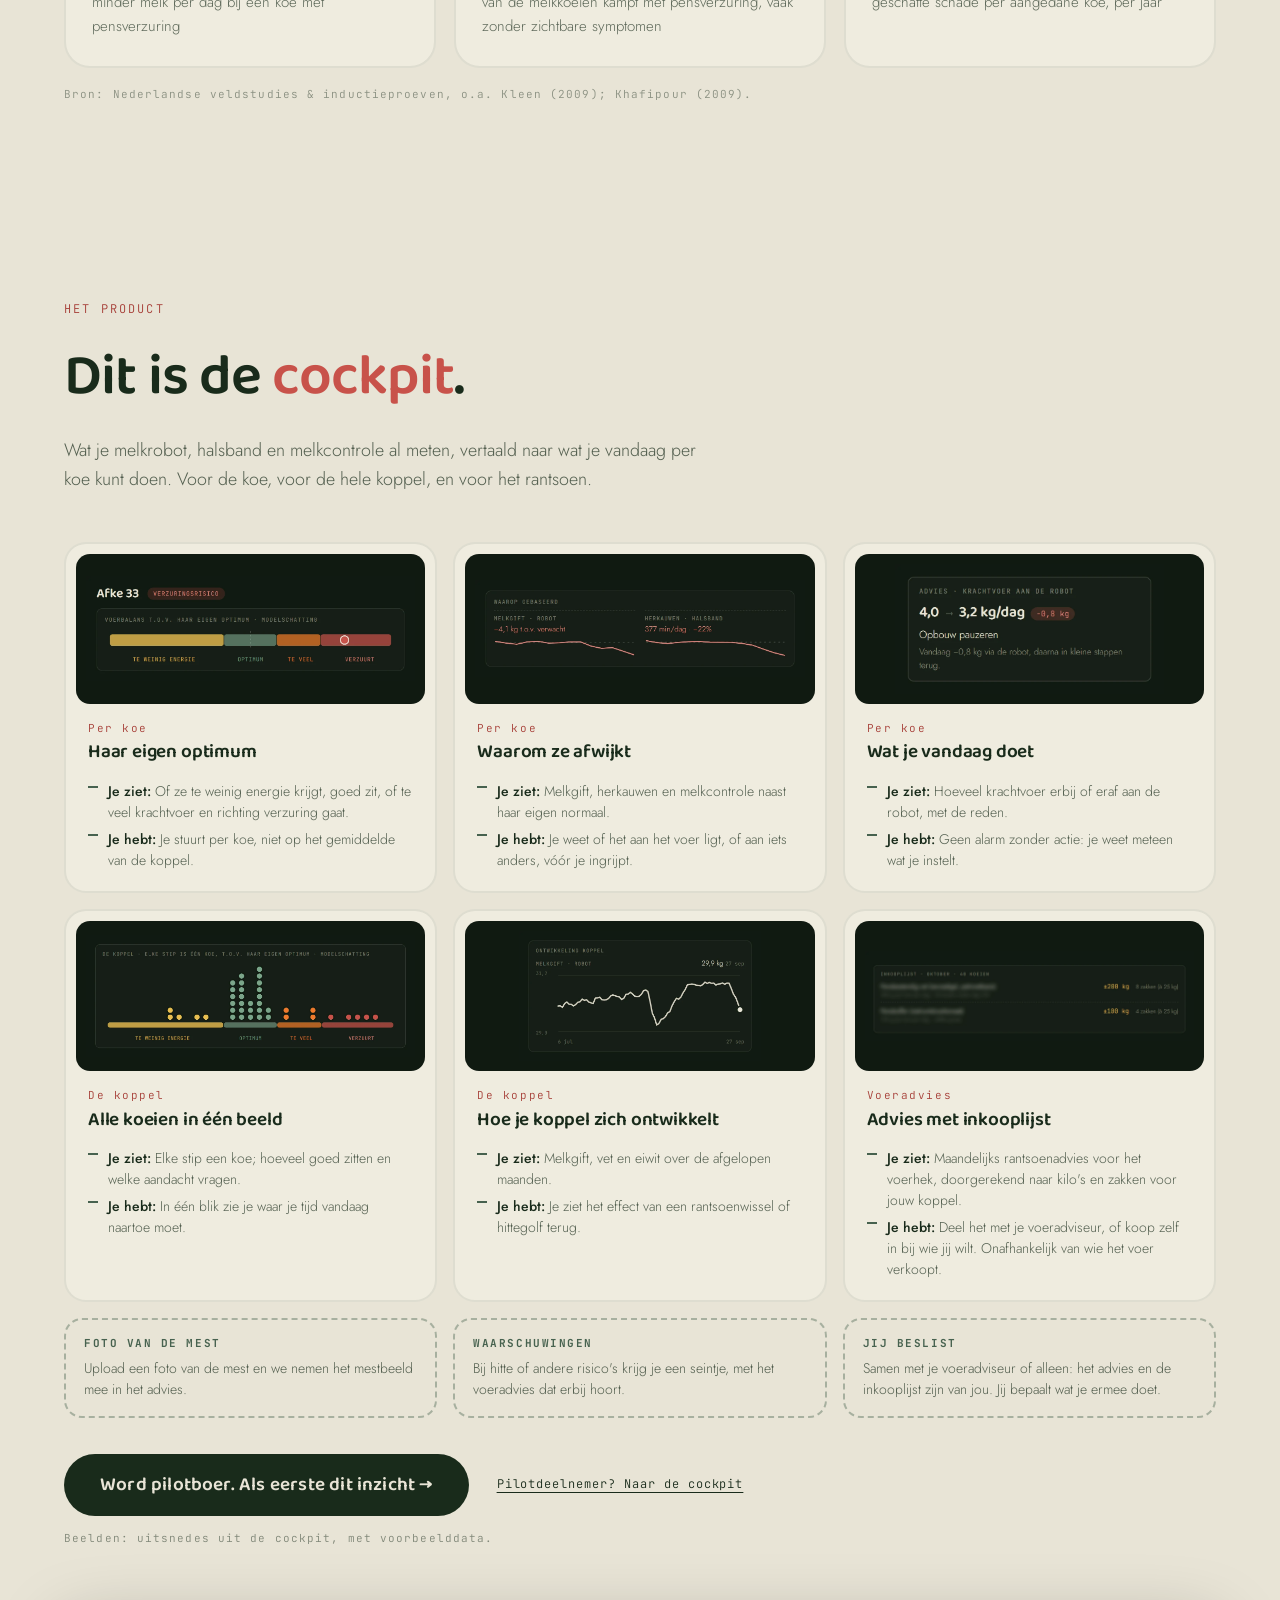
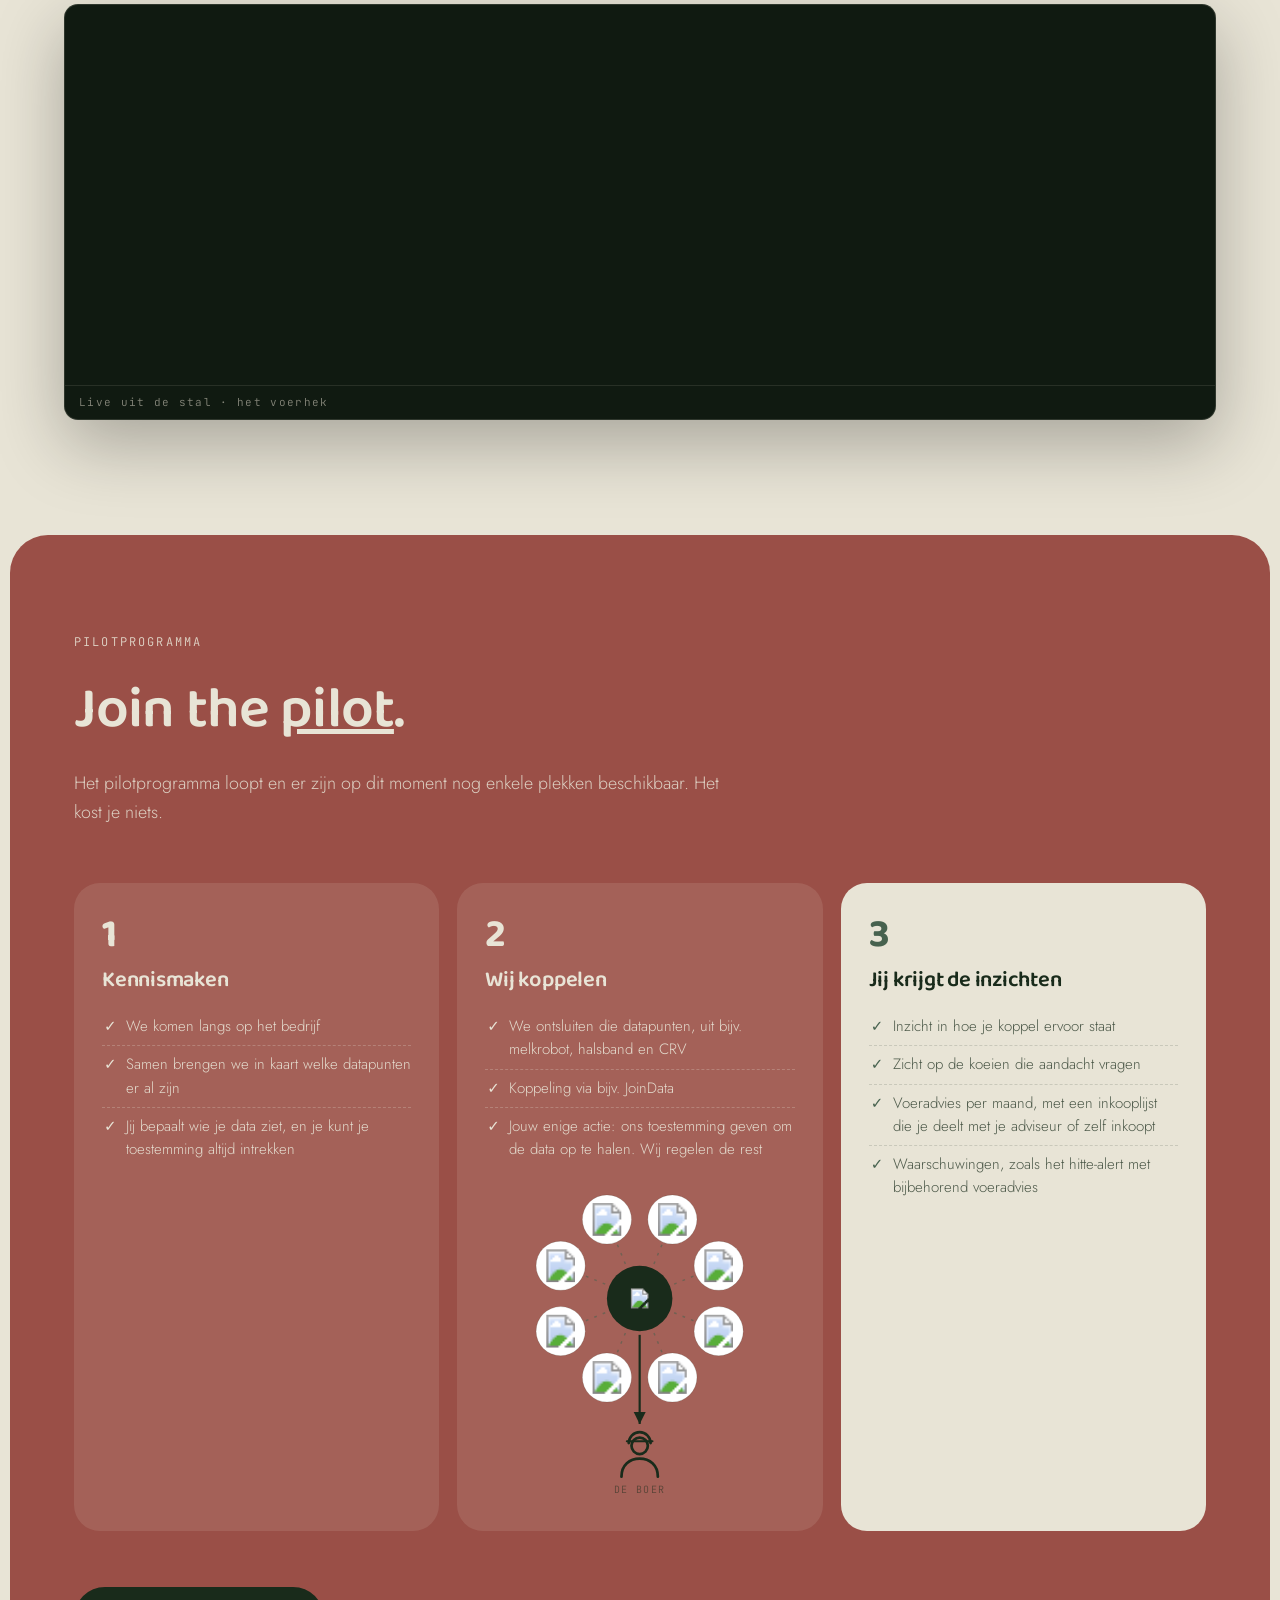
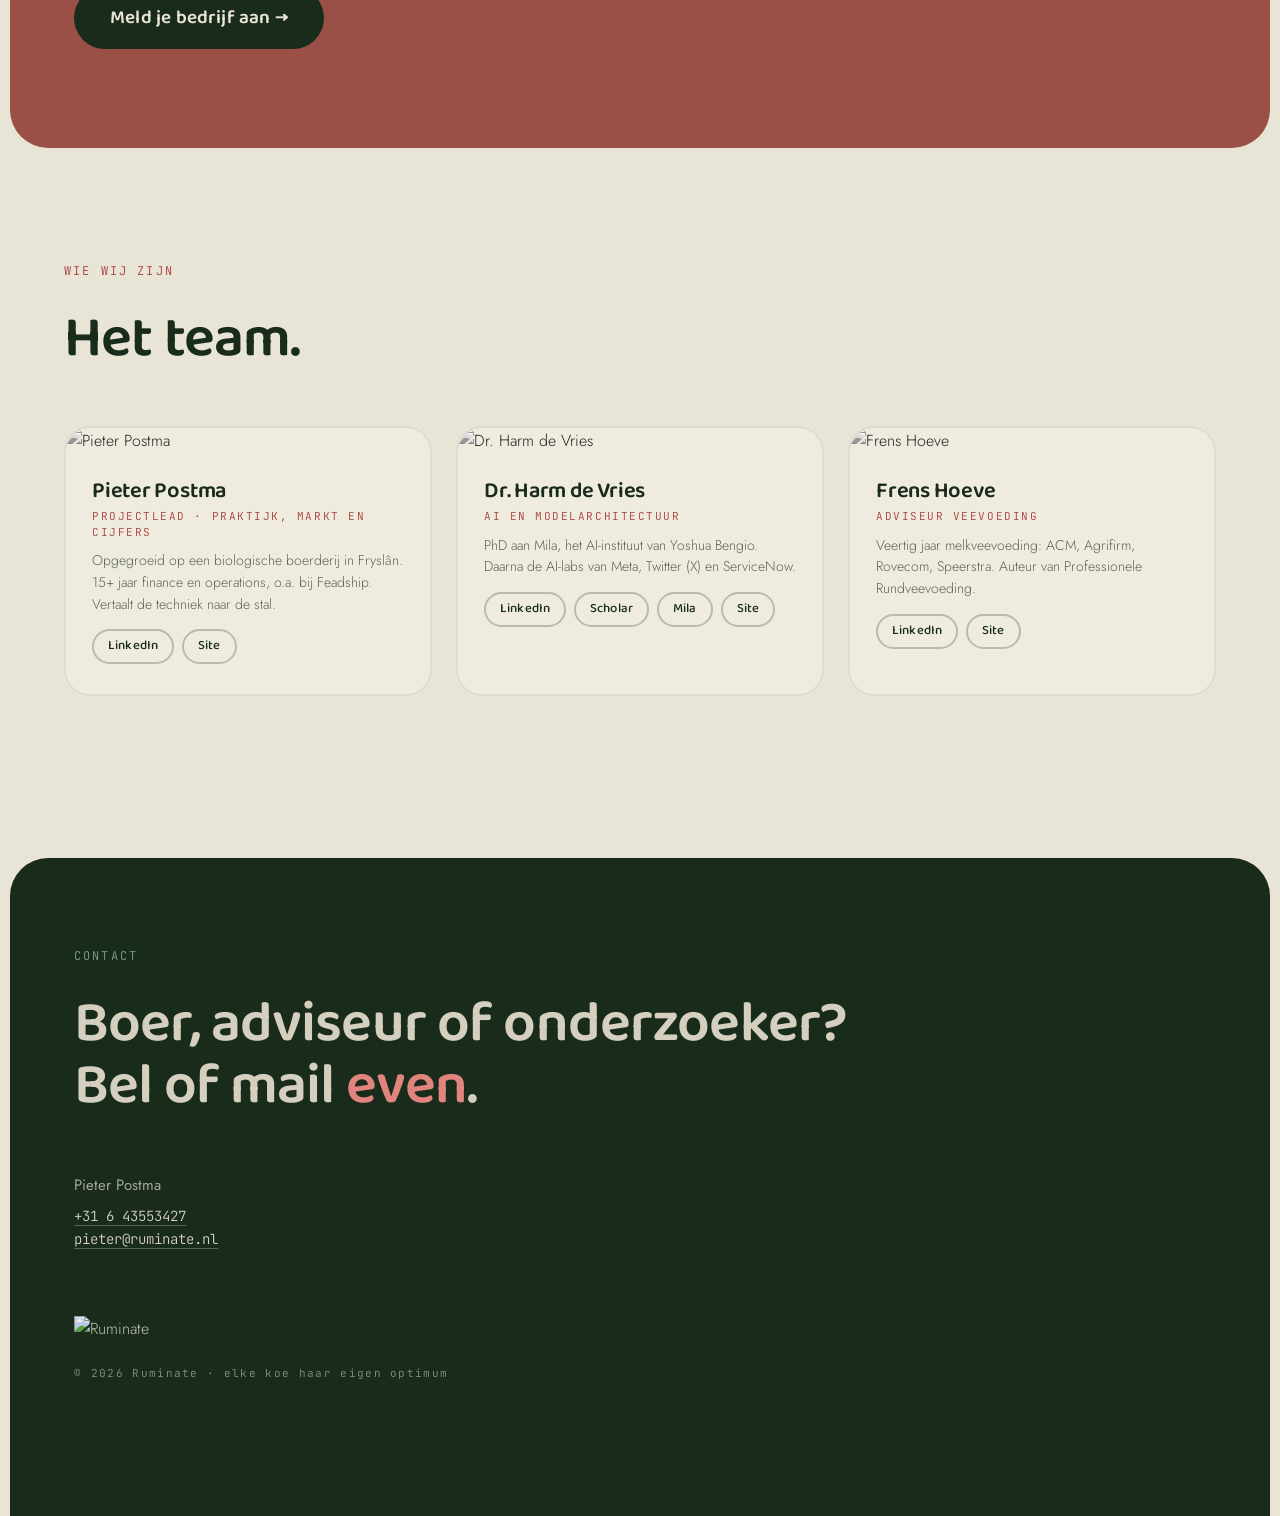
==== commit 2807e69c: "landing: productsectie compacter, per blok 'je ziet / je hebt', nieuwe knoptekst Co-Authored-By: Cla" ====
--- a/astro/index.html
+++ b/astro/index.html
@@ -1,5 +1,5 @@
 <!DOCTYPE html><html lang="nl"> <head><meta charset="UTF-8">
-<meta name="robots" content="noindex, nofollow"><meta name="viewport" content="width=device-width, initial-scale=1"><title>Ruminate · inzicht per koe</title><meta name="description" content="Ruminate maakt de data van je melkveebedrijf inzichtelijk: zie welke koeien niet optimaal presteren. Gratis pilotprogramma."><link rel="icon" href="branding/ruminate-icon-32.png"><link rel="preconnect" href="https://fonts.googleapis.com"><link rel="preconnect" href="https://fonts.gstatic.com" crossorigin><link href="https://fonts.googleapis.com/css2?family=Baloo+2:wght@500;600;700&family=Jost:wght@300;400;500&family=JetBrains+Mono:wght@300;400&display=swap" rel="stylesheet"><link rel="stylesheet" href="styles.css"></head> <body> <header id="kop"> <a class="woordmerk" href="#top">rum<span class="rum-i">ı</span>nate</a> <nav> <a href="#probleem">Probleem</a> <a href="#product">Product</a> <a href="#pilot">Pilot</a> <a href="#team">Team</a> <a href="#contact">Contact</a> </nav> </header> <main id="top"> <section class="blok hero"> <div class="binnen hero-grid"> <div class="hero-tekst"> <div class="kicker">Ruminate · voor melkveehouders</div> <h1>Elke koe<br>haar <span class="r">eigen</span><br>optimum<span class="r">.</span></h1> <p class="intro">Ruminate maakt de data die je bedrijf al heeft inzichtelijk: zie in één oogopslag welke koeien niet optimaal presteren, en wat je vandaag kunt doen.</p> <a class="knop reveal" style="margin-top:38px" href="#pilot">Join the pilot →</a> </div> <figure class="koefilm" aria-label="Grazende koe"> <div class="kader"><video autoplay muted loop playsinline preload="metadata" disablepictureinpicture src="media/grazende-koe.mp4?v=2"></video></div> </figure> </div> </section> <section class="blok" id="probleem" style="padding-top:6vh"> <div class="binnen"> <div class="kicker">Het probleem</div> <h2 class="reveal">Niet elke koe presteert <span class="r">optimaal</span>.</h2> <p class="intro reveal">Eén voertabel voor de hele koppel, terwijl iedere koe haar eigen ideale zone heeft. Zit ze daarboven of daaronder, dan blijft er rendement liggen.</p> <div class="lat-wrap reveal"> <div class="lat-schaal" aria-hidden="true"> <span class="s-min">←&nbsp;weinig krachtvoer</span><span class="s-max">veel krachtvoer&nbsp;→</span> </div> <div class="lat-balk" aria-hidden="true"> <i class="z1"></i><i class="z2"></i><i class="z3"></i> <span class="optimum-tik"></span> <span class="naald" title="Iedere koe zit ergens anders op de lat"></span> </div> <div class="lat"> <div class="links"><h4>Te weinig energie</h4><p>Haar potentieel blijft onbenut.</p></div> <div class="midden"><h4>Optimaal</h4><p>De ideale zone: hier is ze op haar best. Smal, en per koe anders.</p></div> <div class="rechts"><h4>Te veel krachtvoer</h4><p>Verhoogd risico op:</p> <ul class="lat-lijst"><li>pensverzuring</li><li>klauwproblemen</li><li>langdurige uitval</li></ul></div> </div> <div class="lat-basis reveal"><h4>Het fundament: ruwvoer</h4><p>Ook het basisrantsoen aan het voerhek bepaalt of ze haar optimum haalt: voldoende structuur en de juiste energie voor de hele koppel.</p></div> <div class="feiten reveal"> <h4>Wat onderzoek laat zien</h4> <div class="feiten-rij"> <div class="feit-kaart"><b>~3&nbsp;kg</b><span>minder melk per dag bij een koe met pensverzuring</span></div> <div class="feit-kaart"><b>11–26%</b><span>van de melkkoeien kampt met pensverzuring, vaak zonder zichtbare symptomen</span></div> <div class="feit-kaart"><b>€200–400</b><span>geschatte schade per aangedane koe, per jaar</span></div> </div> <div class="feiten-bron">Bron: Nederlandse veldstudies &amp; inductieproeven, o.a. Kleen (2009); Khafipour (2009).</div> </div> </div> </div> </section> <section class="blok" id="product"> <div class="binnen"> <div class="kicker">Het product</div> <h2 class="reveal">Dit is de <span class="r">cockpit</span>.</h2> <p class="intro reveal">Wat je melkrobot, halsband en melkcontrole al meten, vertaald naar wat je vandaag per koe kunt doen. Voor de koe, voor de hele koppel, en voor het rantsoen.</p> <div class="cp-grid reveal"> <article class="cp-kaart"><div class="cp-beeld"><img src="media/cockpit/lat.webp?v=1" alt="Balk met de voerbalans van één koe: te weinig energie, optimum, te veel, verzuurt" loading="lazy"></div><div class="nr">Per koe</div><h3>Haar eigen optimum</h3><p>Eén balk laat zien of ze te weinig energie krijgt, precies goed zit, of zoveel krachtvoer dat ze richting verzuring gaat. Gemeten tegen haar eigen optimum, niet tegen het gemiddelde.</p></article> <article class="cp-kaart"><div class="cp-beeld"><img src="media/cockpit/signalen.webp?v=1" alt="Twee signalen van één koe ten opzichte van haar norm: melkgift en herkauwen" loading="lazy"></div><div class="nr">Per koe</div><h3>Zien wáárom ze afwijkt</h3><p>Melkgift, herkauwen en de melkcontrole, steeds naast haar eigen normaal gelegd. Zo zie je niet alleen dát een koe afwijkt, maar ook waar het vandaan komt. Ook als het niet aan het voer ligt.</p></article> <article class="cp-kaart"><div class="cp-beeld"><img src="media/cockpit/advies.webp?v=1" alt="Adviesblok: krachtvoer van 4,0 naar 3,2 kg per dag" loading="lazy"></div><div class="nr">Per koe</div><h3>Wat je vandaag doet</h3><p>Een concreet advies voor de robot: hoeveel krachtvoer erbij of eraf, met de reden erbij. Geen alarm zonder handelingsperspectief.</p></article> <article class="cp-kaart"><div class="cp-beeld"><img src="media/cockpit/kudde.webp?v=1" alt="Stippengrafiek van de koppel met tellers per zone" loading="lazy"></div><div class="nr">De koppel</div><h3>Alle koeien in één beeld</h3><p>Elke stip is een koe. In één oogopslag zie je hoeveel koeien goed zitten en welke aandacht vragen. Eén klik en je zit bij de koe.</p></article> <article class="cp-kaart"><div class="cp-beeld"><img src="media/cockpit/trend.webp?v=1" alt="Lijngrafiek van de gemiddelde melkgift over twaalf weken" loading="lazy"></div><div class="nr">De koppel</div><h3>Hoe je koppel zich ontwikkelt</h3><p>Melkgift, vet en eiwit over de afgelopen maanden. Een rantsoenwissel of een hittegolf zie je direct terug.</p></article> <article class="cp-kaart"><div class="cp-beeld"><img src="media/cockpit/inkoop.webp?v=1" alt="Inkooplijst voor een maand, met hoeveelheden per product" loading="lazy"></div><div class="nr">Voeradvies</div><h3>Advies met inkooplijst</h3><p>Per maand een advies voor het rantsoen aan het voerhek, doorgerekend naar een inkooplijst voor jouw koppel. Te delen met je voeradviseur.</p></article> </div> <div class="cp-meer reveal"> <div><h4>Foto van de mest</h4><p>Upload een foto van de mest en we nemen het mestbeeld mee in het advies.</p></div> <div><h4>Waarschuwingen</h4><p>Bij hitte of andere risico's krijg je een seintje, met het voeradvies dat erbij hoort.</p></div> <div><h4>Samen met je adviseur</h4><p>Advies en inkooplijst deel je met één klik met je voeradviseur.</p></div> </div> <div class="cp-cta reveal"> <a class="knop" href="#pilot">Zie het met je eigen koeien &rarr;</a> <a class="cp-login" href="cockpit.html">Pilotdeelnemer? Naar de cockpit</a> </div> <p class="cp-noot">Beelden: uitsnedes uit de cockpit, met voorbeelddata.</p> <figure class="product-film reveal" aria-label="Koeien aan het voerhek" style="margin-top:56px"> <video autoplay muted loop playsinline preload="metadata" disablepictureinpicture src="media/koeien-eten.mp4?v=2"></video> <figcaption>Live uit de stal &middot; het voerhek</figcaption> </figure> </div> </section> <section class="blok rood-blok" id="pilot"> <div class="binnen"> <div class="kicker">Pilotprogramma</div> <h2 class="reveal">Join the <u>pilot</u>.</h2> <p class="intro reveal">Het pilotprogramma loopt en er zijn op dit moment nog enkele plekken beschikbaar. Het kost je niets.</p> <div class="pilotkaarten reveal"> <div class="pk"><div class="nr">1</div><h3>Kennismaken</h3> <ul><li>We komen langs op het bedrijf</li><li>Samen brengen we in kaart welke datapunten er al zijn</li><li>Jij bepaalt wie je data ziet, en je kunt je toestemming altijd intrekken</li></ul></div> <div class="pk"><div class="nr">2</div><h3>Wij koppelen</h3> <ul><li>We ontsluiten die datapunten, uit bijv. melkrobot, halsband en CRV</li><li>Koppeling via bijv. JoinData</li><li>Jouw enige actie: ons toestemming geven om de data op te halen. Wij regelen de rest</li></ul> <div class="datakring reveal" aria-label="Datastromen komen samen bij Ruminate en gaan naar de boer"> <svg viewBox="0 0 340 348" xmlns="http://www.w3.org/2000/svg"> <defs> <marker id="dkpijl" viewBox="0 0 10 10" refX="8" refY="5" markerWidth="7" markerHeight="7" orient="auto"> <path d="M0 1 L8 5 L0 9 Z" fill="var(--groen)"></path> </marker> </defs> <g stroke="rgba(71,98,79,.55)" stroke-width="1.6"> <line class="stroom" x1="256.84467605606096" y1="163.97224264231843" x2="170" y2="128"></line><line class="stroom" x1="205.97224264231843" y1="214.84467605606096" x2="170" y2="128"></line><line class="stroom" x1="134.02775735768157" y1="214.84467605606096" x2="170" y2="128"></line><line class="stroom" x1="83.15532394393905" y1="163.97224264231846" x2="170" y2="128"></line><line class="stroom" x1="83.15532394393902" y1="92.02775735768162" x2="170" y2="128"></line><line class="stroom" x1="134.0277573576816" y1="41.15532394393904" x2="170" y2="128"></line><line class="stroom" x1="205.97224264231846" y1="41.15532394393905" x2="170" y2="128"></line><line class="stroom" x1="256.84467605606096" y1="92.02775735768158" x2="170" y2="128"></line> </g> <g> <circle cx="256.84467605606096" cy="163.97224264231843" r="27" fill="#fff" stroke="rgba(25,43,27,.15)"></circle> <image href="media/logos/lely.png" x="238.84467605606096" y="145.97224264231843" width="36" height="36" preserveAspectRatio="xMidYMid meet"></image> <title>Lely</title> </g><g> <circle cx="205.97224264231843" cy="214.84467605606096" r="27" fill="#fff" stroke="rgba(25,43,27,.15)"></circle> <image href="media/logos/delaval.png" x="187.97224264231843" y="196.84467605606096" width="36" height="36" preserveAspectRatio="xMidYMid meet"></image> <title>DeLaval</title> </g><g> <circle cx="134.02775735768157" cy="214.84467605606096" r="27" fill="#fff" stroke="rgba(25,43,27,.15)"></circle> <image href="media/logos/gea.svg" x="116.02775735768157" y="196.84467605606096" width="36" height="36" preserveAspectRatio="xMidYMid meet"></image> <title>GEA</title> </g><g> <circle cx="83.15532394393905" cy="163.97224264231846" r="27" fill="#fff" stroke="rgba(25,43,27,.15)"></circle> <image href="media/logos/nedap.svg" x="65.15532394393905" y="145.97224264231846" width="36" height="36" preserveAspectRatio="xMidYMid meet"></image> <title>Nedap</title> </g><g> <circle cx="83.15532394393902" cy="92.02775735768162" r="27" fill="#fff" stroke="rgba(25,43,27,.15)"></circle> <image href="media/logos/crv.png" x="65.15532394393902" y="74.02775735768162" width="36" height="36" preserveAspectRatio="xMidYMid meet"></image> <title>CRV</title> </g><g> <circle cx="134.0277573576816" cy="41.15532394393904" r="27" fill="#fff" stroke="rgba(25,43,27,.15)"></circle> <image href="media/logos/qlip.png" x="116.0277573576816" y="23.155323943939038" width="36" height="36" preserveAspectRatio="xMidYMid meet"></image> <title>Qlip</title> </g><g> <circle cx="205.97224264231846" cy="41.15532394393905" r="27" fill="#fff" stroke="rgba(25,43,27,.15)"></circle> <image href="media/logos/joindata.png" x="187.97224264231846" y="23.155323943939052" width="36" height="36" preserveAspectRatio="xMidYMid meet"></image> <title>JoinData</title> </g><g> <circle cx="256.84467605606096" cy="92.02775735768158" r="27" fill="#fff" stroke="rgba(25,43,27,.15)"></circle> <image href="media/logos/knmi.png" x="238.84467605606096" y="74.02775735768158" width="36" height="36" preserveAspectRatio="xMidYMid meet"></image> <title>KNMI</title> </g> <circle cx="170" cy="128" r="36" fill="var(--groen)"></circle> <image href="branding/ruminate-logo-creme.svg" x="141" y="117" width="58" height="22" preserveAspectRatio="xMidYMid meet"></image> <line x1="170" y1="168" x2="170" y2="266" stroke="var(--groen)" stroke-width="2.4" marker-end="url(#dkpijl)"></line> <g fill="none" stroke="var(--groen)" stroke-width="3" stroke-linecap="round"> <circle cx="170" cy="290" r="9"></circle> <path d="M158 287 a 12 12 0 0 1 24 0"></path> <path d="M156 285 h28" stroke-width="2.4"></path> <path d="M150 324 c 0 -13 9 -20 20 -20 s 20 7 20 20"></path> </g> <text x="170" y="342" text-anchor="middle" font-family="JetBrains Mono,monospace" font-size="11" letter-spacing="1.6" fill="rgba(25,43,27,.55)">DE BOER</text> </svg> </div></div> <div class="pk gratis"><div class="nr">3</div><h3>Jij krijgt de inzichten</h3> <ul><li>Inzicht in hoe je koppel ervoor staat</li><li>Zicht op de koeien die aandacht vragen</li><li>Voeradvies per maand, met een inkooplijst die je deelt met je adviseur of zelf inkoopt</li><li>Waarschuwingen, zoals het hitte-alert met bijbehorend voeradvies</li></ul></div> </div> <a class="knop" href="mailto:pilot@ruminate.nl?subject=Aanmelding%20pilotprogramma%20Ruminate">Meld je bedrijf aan →</a> </div> </section> <section class="blok" id="team"> <div class="binnen"> <div class="kicker">Wie wij zijn</div> <h2 class="reveal">Het team.</h2> <div class="team"> <div class="lid reveal"> <img src="team/pieter-postma-headshot.jpg" alt="Pieter Postma"> <div class="tekst"> <h3>Pieter Postma</h3><div class="rol">Projectlead · praktijk, markt en cijfers</div> <p>Opgegroeid op een biologische boerderij in Fryslân. 15+ jaar finance en operations, o.a. bij Feadship. Vertaalt de techniek naar de stal.</p> <div class="links"> <a href="https://www.linkedin.com/in/pieter-postma-b867252b" target="_blank" rel="noopener">LinkedIn</a><a href="https://www.novastarfinance.nl" target="_blank" rel="noopener">Site</a> </div> </div> </div><div class="lid reveal"> <img src="team/harm-de-vries-headshot.jpg" alt="Dr. Harm de Vries"> <div class="tekst"> <h3>Dr. Harm de Vries</h3><div class="rol">AI en modelarchitectuur</div> <p>PhD aan Mila, het AI-instituut van Yoshua Bengio. Daarna de AI-labs van Meta, Twitter (X) en ServiceNow.</p> <div class="links"> <a href="https://www.linkedin.com/in/harm-de-vries-8506ab57" target="_blank" rel="noopener">LinkedIn</a><a href="https://scholar.google.com/citations?user=LWrdpCsAAAAJ" target="_blank" rel="noopener">Scholar</a><a href="https://mila.quebec/en/directory/harm-de-vries" target="_blank" rel="noopener">Mila</a><a href="https://www.harmdevries.com/" target="_blank" rel="noopener">Site</a> </div> </div> </div><div class="lid reveal"> <img src="team/frens-hoeve-headshot.jpg?v=2" alt="Frens Hoeve"> <div class="tekst"> <h3>Frens Hoeve</h3><div class="rol">Adviseur veevoeding</div> <p>Veertig jaar melkveevoeding: ACM, Agrifirm, Rovecom, Speerstra. Auteur van Professionele Rundveevoeding.</p> <div class="links"> <a href="https://www.linkedin.com/in/frens-hoeve-6b059480" target="_blank" rel="noopener">LinkedIn</a><a href="https://melkveevoeding.jimdosite.com" target="_blank" rel="noopener">Site</a> </div> </div> </div> </div> </div> </section> <section class="voet" id="contact"> <div class="binnen"> <div class="kicker" style="color:var(--sage)">Contact</div> <h2 class="reveal">Boer, adviseur of onderzoeker?<br>Bel of mail <span class="r">even</span>.</h2> <div class="contact reveal"> <div><b>Pieter Postma</b><a href="tel:+31643553427">+31 6 43553427</a><br><a href="mailto:pieter@ruminate.nl">pieter@ruminate.nl</a></div> </div> <img class="logo" src="branding/ruminate-logo-creme.svg" alt="Ruminate"> <div class="fijn">© 2026 Ruminate · elke koe haar eigen optimum</div> </div> </section> </main> <script>
+<meta name="robots" content="noindex, nofollow"><meta name="viewport" content="width=device-width, initial-scale=1"><title>Ruminate · inzicht per koe</title><meta name="description" content="Ruminate maakt de data van je melkveebedrijf inzichtelijk: zie welke koeien niet optimaal presteren. Gratis pilotprogramma."><link rel="icon" href="branding/ruminate-icon-32.png"><link rel="preconnect" href="https://fonts.googleapis.com"><link rel="preconnect" href="https://fonts.gstatic.com" crossorigin><link href="https://fonts.googleapis.com/css2?family=Baloo+2:wght@500;600;700&family=Jost:wght@300;400;500&family=JetBrains+Mono:wght@300;400&display=swap" rel="stylesheet"><link rel="stylesheet" href="styles.css"></head> <body> <header id="kop"> <a class="woordmerk" href="#top">rum<span class="rum-i">ı</span>nate</a> <nav> <a href="#probleem">Probleem</a> <a href="#product">Product</a> <a href="#pilot">Pilot</a> <a href="#team">Team</a> <a href="#contact">Contact</a> </nav> </header> <main id="top"> <section class="blok hero"> <div class="binnen hero-grid"> <div class="hero-tekst"> <div class="kicker">Ruminate · voor melkveehouders</div> <h1>Elke koe<br>haar <span class="r">eigen</span><br>optimum<span class="r">.</span></h1> <p class="intro">Ruminate maakt de data die je bedrijf al heeft inzichtelijk: zie in één oogopslag welke koeien niet optimaal presteren, en wat je vandaag kunt doen.</p> <a class="knop reveal" style="margin-top:38px" href="#pilot">Join the pilot →</a> </div> <figure class="koefilm" aria-label="Grazende koe"> <div class="kader"><video autoplay muted loop playsinline preload="metadata" disablepictureinpicture src="media/grazende-koe.mp4?v=2"></video></div> </figure> </div> </section> <section class="blok" id="probleem" style="padding-top:6vh"> <div class="binnen"> <div class="kicker">Het probleem</div> <h2 class="reveal">Niet elke koe presteert <span class="r">optimaal</span>.</h2> <p class="intro reveal">Eén voertabel voor de hele koppel, terwijl iedere koe haar eigen ideale zone heeft. Zit ze daarboven of daaronder, dan blijft er rendement liggen.</p> <div class="lat-wrap reveal"> <div class="lat-schaal" aria-hidden="true"> <span class="s-min">←&nbsp;weinig krachtvoer</span><span class="s-max">veel krachtvoer&nbsp;→</span> </div> <div class="lat-balk" aria-hidden="true"> <i class="z1"></i><i class="z2"></i><i class="z3"></i> <span class="optimum-tik"></span> <span class="naald" title="Iedere koe zit ergens anders op de lat"></span> </div> <div class="lat"> <div class="links"><h4>Te weinig energie</h4><p>Haar potentieel blijft onbenut.</p></div> <div class="midden"><h4>Optimaal</h4><p>De ideale zone: hier is ze op haar best. Smal, en per koe anders.</p></div> <div class="rechts"><h4>Te veel krachtvoer</h4><p>Verhoogd risico op:</p> <ul class="lat-lijst"><li>pensverzuring</li><li>klauwproblemen</li><li>langdurige uitval</li></ul></div> </div> <div class="lat-basis reveal"><h4>Het fundament: ruwvoer</h4><p>Ook het basisrantsoen aan het voerhek bepaalt of ze haar optimum haalt: voldoende structuur en de juiste energie voor de hele koppel.</p></div> <div class="feiten reveal"> <h4>Wat onderzoek laat zien</h4> <div class="feiten-rij"> <div class="feit-kaart"><b>~3&nbsp;kg</b><span>minder melk per dag bij een koe met pensverzuring</span></div> <div class="feit-kaart"><b>11–26%</b><span>van de melkkoeien kampt met pensverzuring, vaak zonder zichtbare symptomen</span></div> <div class="feit-kaart"><b>€200–400</b><span>geschatte schade per aangedane koe, per jaar</span></div> </div> <div class="feiten-bron">Bron: Nederlandse veldstudies &amp; inductieproeven, o.a. Kleen (2009); Khafipour (2009).</div> </div> </div> </div> </section> <section class="blok" id="product"> <div class="binnen"> <div class="kicker">Het product</div> <h2 class="reveal">Dit is de <span class="r">cockpit</span>.</h2> <p class="intro reveal">Wat je melkrobot, halsband en melkcontrole al meten, vertaald naar wat je vandaag per koe kunt doen. Voor de koe, voor de hele koppel, en voor het rantsoen.</p> <div class="cp-grid reveal"> <article class="cp-kaart"><div class="cp-beeld"><img src="media/cockpit/lat.webp?v=1" alt="Balk met de voerbalans van één koe: te weinig energie, optimum, te veel, verzuurt" loading="lazy"></div><div class="nr">Per koe</div><h3>Haar eigen optimum</h3><ul><li><b>Je ziet:</b> Of ze te weinig energie krijgt, goed zit, of te veel krachtvoer en richting verzuring gaat.</li><li><b>Je hebt:</b> Je stuurt per koe, niet op het gemiddelde van de koppel.</li></ul></article> <article class="cp-kaart"><div class="cp-beeld"><img src="media/cockpit/signalen.webp?v=1" alt="Twee signalen van één koe ten opzichte van haar norm: melkgift en herkauwen" loading="lazy"></div><div class="nr">Per koe</div><h3>Waarom ze afwijkt</h3><ul><li><b>Je ziet:</b> Melkgift, herkauwen en melkcontrole naast haar eigen normaal.</li><li><b>Je hebt:</b> Je weet of het aan het voer ligt, of aan iets anders, vóór je ingrijpt.</li></ul></article> <article class="cp-kaart"><div class="cp-beeld"><img src="media/cockpit/advies.webp?v=1" alt="Adviesblok: krachtvoer van 4,0 naar 3,2 kg per dag" loading="lazy"></div><div class="nr">Per koe</div><h3>Wat je vandaag doet</h3><ul><li><b>Je ziet:</b> Hoeveel krachtvoer erbij of eraf aan de robot, met de reden.</li><li><b>Je hebt:</b> Geen alarm zonder actie: je weet meteen wat je instelt.</li></ul></article> <article class="cp-kaart"><div class="cp-beeld"><img src="media/cockpit/kudde.webp?v=1" alt="Stippengrafiek van de koppel" loading="lazy"></div><div class="nr">De koppel</div><h3>Alle koeien in één beeld</h3><ul><li><b>Je ziet:</b> Elke stip een koe; hoeveel goed zitten en welke aandacht vragen.</li><li><b>Je hebt:</b> In één blik zie je waar je tijd vandaag naartoe moet.</li></ul></article> <article class="cp-kaart"><div class="cp-beeld"><img src="media/cockpit/trend.webp?v=1" alt="Lijngrafiek van de gemiddelde melkgift over twaalf weken" loading="lazy"></div><div class="nr">De koppel</div><h3>Hoe je koppel zich ontwikkelt</h3><ul><li><b>Je ziet:</b> Melkgift, vet en eiwit over de afgelopen maanden.</li><li><b>Je hebt:</b> Je ziet het effect van een rantsoenwissel of hittegolf terug.</li></ul></article> <article class="cp-kaart"><div class="cp-beeld"><img src="media/cockpit/inkoop.webp?v=1" alt="Inkooplijst voor een maand, met hoeveelheden per product" loading="lazy"></div><div class="nr">Voeradvies</div><h3>Advies met inkooplijst</h3><ul><li><b>Je ziet:</b> Maandelijks rantsoenadvies voor het voerhek, doorgerekend naar kilo's en zakken voor jouw koppel.</li><li><b>Je hebt:</b> Deel het met je voeradviseur, of koop zelf in bij wie jij wilt. Onafhankelijk van wie het voer verkoopt.</li></ul></article> </div> <div class="cp-meer reveal"> <div><h4>Foto van de mest</h4><p>Upload een foto van de mest en we nemen het mestbeeld mee in het advies.</p></div> <div><h4>Waarschuwingen</h4><p>Bij hitte of andere risico's krijg je een seintje, met het voeradvies dat erbij hoort.</p></div> <div><h4>Jij beslist</h4><p>Samen met je voeradviseur of alleen: het advies en de inkooplijst zijn van jou. Jij bepaalt wat je ermee doet.</p></div> </div> <div class="cp-cta reveal"> <a class="knop" href="#pilot">Word pilotboer. Als eerste dit inzicht &rarr;</a> <a class="cp-login" href="cockpit.html">Pilotdeelnemer? Naar de cockpit</a> </div> <p class="cp-noot">Beelden: uitsnedes uit de cockpit, met voorbeelddata.</p> <figure class="product-film reveal" aria-label="Koeien aan het voerhek" style="margin-top:56px"> <video autoplay muted loop playsinline preload="metadata" disablepictureinpicture src="media/koeien-eten.mp4?v=2"></video> <figcaption>Live uit de stal &middot; het voerhek</figcaption> </figure> </div> </section> <section class="blok rood-blok" id="pilot"> <div class="binnen"> <div class="kicker">Pilotprogramma</div> <h2 class="reveal">Join the <u>pilot</u>.</h2> <p class="intro reveal">Het pilotprogramma loopt en er zijn op dit moment nog enkele plekken beschikbaar. Het kost je niets.</p> <div class="pilotkaarten reveal"> <div class="pk"><div class="nr">1</div><h3>Kennismaken</h3> <ul><li>We komen langs op het bedrijf</li><li>Samen brengen we in kaart welke datapunten er al zijn</li><li>Jij bepaalt wie je data ziet, en je kunt je toestemming altijd intrekken</li></ul></div> <div class="pk"><div class="nr">2</div><h3>Wij koppelen</h3> <ul><li>We ontsluiten die datapunten, uit bijv. melkrobot, halsband en CRV</li><li>Koppeling via bijv. JoinData</li><li>Jouw enige actie: ons toestemming geven om de data op te halen. Wij regelen de rest</li></ul> <div class="datakring reveal" aria-label="Datastromen komen samen bij Ruminate en gaan naar de boer"> <svg viewBox="0 0 340 348" xmlns="http://www.w3.org/2000/svg"> <defs> <marker id="dkpijl" viewBox="0 0 10 10" refX="8" refY="5" markerWidth="7" markerHeight="7" orient="auto"> <path d="M0 1 L8 5 L0 9 Z" fill="var(--groen)"></path> </marker> </defs> <g stroke="rgba(71,98,79,.55)" stroke-width="1.6"> <line class="stroom" x1="256.84467605606096" y1="163.97224264231843" x2="170" y2="128"></line><line class="stroom" x1="205.97224264231843" y1="214.84467605606096" x2="170" y2="128"></line><line class="stroom" x1="134.02775735768157" y1="214.84467605606096" x2="170" y2="128"></line><line class="stroom" x1="83.15532394393905" y1="163.97224264231846" x2="170" y2="128"></line><line class="stroom" x1="83.15532394393902" y1="92.02775735768162" x2="170" y2="128"></line><line class="stroom" x1="134.0277573576816" y1="41.15532394393904" x2="170" y2="128"></line><line class="stroom" x1="205.97224264231846" y1="41.15532394393905" x2="170" y2="128"></line><line class="stroom" x1="256.84467605606096" y1="92.02775735768158" x2="170" y2="128"></line> </g> <g> <circle cx="256.84467605606096" cy="163.97224264231843" r="27" fill="#fff" stroke="rgba(25,43,27,.15)"></circle> <image href="media/logos/lely.png" x="238.84467605606096" y="145.97224264231843" width="36" height="36" preserveAspectRatio="xMidYMid meet"></image> <title>Lely</title> </g><g> <circle cx="205.97224264231843" cy="214.84467605606096" r="27" fill="#fff" stroke="rgba(25,43,27,.15)"></circle> <image href="media/logos/delaval.png" x="187.97224264231843" y="196.84467605606096" width="36" height="36" preserveAspectRatio="xMidYMid meet"></image> <title>DeLaval</title> </g><g> <circle cx="134.02775735768157" cy="214.84467605606096" r="27" fill="#fff" stroke="rgba(25,43,27,.15)"></circle> <image href="media/logos/gea.svg" x="116.02775735768157" y="196.84467605606096" width="36" height="36" preserveAspectRatio="xMidYMid meet"></image> <title>GEA</title> </g><g> <circle cx="83.15532394393905" cy="163.97224264231846" r="27" fill="#fff" stroke="rgba(25,43,27,.15)"></circle> <image href="media/logos/nedap.svg" x="65.15532394393905" y="145.97224264231846" width="36" height="36" preserveAspectRatio="xMidYMid meet"></image> <title>Nedap</title> </g><g> <circle cx="83.15532394393902" cy="92.02775735768162" r="27" fill="#fff" stroke="rgba(25,43,27,.15)"></circle> <image href="media/logos/crv.png" x="65.15532394393902" y="74.02775735768162" width="36" height="36" preserveAspectRatio="xMidYMid meet"></image> <title>CRV</title> </g><g> <circle cx="134.0277573576816" cy="41.15532394393904" r="27" fill="#fff" stroke="rgba(25,43,27,.15)"></circle> <image href="media/logos/qlip.png" x="116.0277573576816" y="23.155323943939038" width="36" height="36" preserveAspectRatio="xMidYMid meet"></image> <title>Qlip</title> </g><g> <circle cx="205.97224264231846" cy="41.15532394393905" r="27" fill="#fff" stroke="rgba(25,43,27,.15)"></circle> <image href="media/logos/joindata.png" x="187.97224264231846" y="23.155323943939052" width="36" height="36" preserveAspectRatio="xMidYMid meet"></image> <title>JoinData</title> </g><g> <circle cx="256.84467605606096" cy="92.02775735768158" r="27" fill="#fff" stroke="rgba(25,43,27,.15)"></circle> <image href="media/logos/knmi.png" x="238.84467605606096" y="74.02775735768158" width="36" height="36" preserveAspectRatio="xMidYMid meet"></image> <title>KNMI</title> </g> <circle cx="170" cy="128" r="36" fill="var(--groen)"></circle> <image href="branding/ruminate-logo-creme.svg" x="141" y="117" width="58" height="22" preserveAspectRatio="xMidYMid meet"></image> <line x1="170" y1="168" x2="170" y2="266" stroke="var(--groen)" stroke-width="2.4" marker-end="url(#dkpijl)"></line> <g fill="none" stroke="var(--groen)" stroke-width="3" stroke-linecap="round"> <circle cx="170" cy="290" r="9"></circle> <path d="M158 287 a 12 12 0 0 1 24 0"></path> <path d="M156 285 h28" stroke-width="2.4"></path> <path d="M150 324 c 0 -13 9 -20 20 -20 s 20 7 20 20"></path> </g> <text x="170" y="342" text-anchor="middle" font-family="JetBrains Mono,monospace" font-size="11" letter-spacing="1.6" fill="rgba(25,43,27,.55)">DE BOER</text> </svg> </div></div> <div class="pk gratis"><div class="nr">3</div><h3>Jij krijgt de inzichten</h3> <ul><li>Inzicht in hoe je koppel ervoor staat</li><li>Zicht op de koeien die aandacht vragen</li><li>Voeradvies per maand, met een inkooplijst die je deelt met je adviseur of zelf inkoopt</li><li>Waarschuwingen, zoals het hitte-alert met bijbehorend voeradvies</li></ul></div> </div> <a class="knop" href="mailto:pilot@ruminate.nl?subject=Aanmelding%20pilotprogramma%20Ruminate">Meld je bedrijf aan →</a> </div> </section> <section class="blok" id="team"> <div class="binnen"> <div class="kicker">Wie wij zijn</div> <h2 class="reveal">Het team.</h2> <div class="team"> <div class="lid reveal"> <img src="team/pieter-postma-headshot.jpg" alt="Pieter Postma"> <div class="tekst"> <h3>Pieter Postma</h3><div class="rol">Projectlead · praktijk, markt en cijfers</div> <p>Opgegroeid op een biologische boerderij in Fryslân. 15+ jaar finance en operations, o.a. bij Feadship. Vertaalt de techniek naar de stal.</p> <div class="links"> <a href="https://www.linkedin.com/in/pieter-postma-b867252b" target="_blank" rel="noopener">LinkedIn</a><a href="https://www.novastarfinance.nl" target="_blank" rel="noopener">Site</a> </div> </div> </div><div class="lid reveal"> <img src="team/harm-de-vries-headshot.jpg" alt="Dr. Harm de Vries"> <div class="tekst"> <h3>Dr. Harm de Vries</h3><div class="rol">AI en modelarchitectuur</div> <p>PhD aan Mila, het AI-instituut van Yoshua Bengio. Daarna de AI-labs van Meta, Twitter (X) en ServiceNow.</p> <div class="links"> <a href="https://www.linkedin.com/in/harm-de-vries-8506ab57" target="_blank" rel="noopener">LinkedIn</a><a href="https://scholar.google.com/citations?user=LWrdpCsAAAAJ" target="_blank" rel="noopener">Scholar</a><a href="https://mila.quebec/en/directory/harm-de-vries" target="_blank" rel="noopener">Mila</a><a href="https://www.harmdevries.com/" target="_blank" rel="noopener">Site</a> </div> </div> </div><div class="lid reveal"> <img src="team/frens-hoeve-headshot.jpg?v=2" alt="Frens Hoeve"> <div class="tekst"> <h3>Frens Hoeve</h3><div class="rol">Adviseur veevoeding</div> <p>Veertig jaar melkveevoeding: ACM, Agrifirm, Rovecom, Speerstra. Auteur van Professionele Rundveevoeding.</p> <div class="links"> <a href="https://www.linkedin.com/in/frens-hoeve-6b059480" target="_blank" rel="noopener">LinkedIn</a><a href="https://melkveevoeding.jimdosite.com" target="_blank" rel="noopener">Site</a> </div> </div> </div> </div> </div> </section> <section class="voet" id="contact"> <div class="binnen"> <div class="kicker" style="color:var(--sage)">Contact</div> <h2 class="reveal">Boer, adviseur of onderzoeker?<br>Bel of mail <span class="r">even</span>.</h2> <div class="contact reveal"> <div><b>Pieter Postma</b><a href="tel:+31643553427">+31 6 43553427</a><br><a href="mailto:pieter@ruminate.nl">pieter@ruminate.nl</a></div> </div> <img class="logo" src="branding/ruminate-logo-creme.svg" alt="Ruminate"> <div class="fijn">© 2026 Ruminate · elke koe haar eigen optimum</div> </div> </section> </main> <script>
 /* reveals, meekleurende header, video's en parallax: zelfde gedrag als de HTML-site */
 (function(){
   var io = new IntersectionObserver(function(es){
--- a/astro/styles.css
+++ b/astro/styles.css
@@ -266,19 +266,23 @@
     .knop,.knop:hover,.lid,.lid:hover{transform:none;transition:none}
 }
 /* product: wat de cockpit laat zien, met uitsnedes (de cockpit zelf staat op cockpit.html) */
-.cp-grid{display:grid;grid-template-columns:repeat(2,minmax(0,1fr));gap:18px;margin-top:56px}
-.cp-kaart{min-width:0;background:#efecdf;border:2px solid rgba(25,43,27,.08);border-radius:26px;padding:12px 12px 26px;display:flex;flex-direction:column}
-.cp-beeld{background:#101a11;border-radius:17px;height:240px;display:flex;align-items:center;justify-content:center;padding:12px;overflow:hidden}
+.cp-grid{display:grid;grid-template-columns:repeat(3,minmax(0,1fr));gap:16px;margin-top:48px}
+.cp-kaart{min-width:0;background:#efecdf;border:2px solid rgba(25,43,27,.08);border-radius:22px;padding:10px 10px 20px;display:flex;flex-direction:column}
+.cp-beeld{background:#101a11;border-radius:14px;height:150px;display:flex;align-items:center;justify-content:center;padding:10px;overflow:hidden}
 .cp-beeld img{display:block;min-width:0;max-width:100%;max-height:100%;width:auto;height:auto}
-.cp-kaart .nr{font-family:var(--mono);font-size:var(--t-label-s);letter-spacing:.14em;color:var(--rood-diep);margin:22px 14px 0}
-.cp-kaart h3{font-family:var(--merk);font-weight:600;font-size:var(--t-h3);line-height:1.25;letter-spacing:-.01em;margin:6px 14px 0}
-.cp-kaart p{font-size:var(--t-body);line-height:1.55;color:rgba(25,43,27,.7);margin:8px 14px 0}
-.cp-meer{display:grid;grid-template-columns:repeat(3,minmax(0,1fr));gap:18px;margin-top:18px}
-.cp-meer div{border:2px dashed rgba(71,98,79,.4);border-radius:20px;padding:20px 22px}
+.cp-kaart .nr{font-family:var(--mono);font-size:var(--t-label-s);letter-spacing:.14em;color:var(--rood-diep);margin:16px 12px 0}
+.cp-kaart h3{font-family:var(--merk);font-weight:600;font-size:1.1875rem;line-height:1.25;letter-spacing:-.01em;margin:4px 12px 0}
+.cp-kaart ul{list-style:none;margin:10px 12px 0;padding:0}
+.cp-kaart li{font-size:var(--t-body-s);line-height:1.5;color:rgba(25,43,27,.72);padding:6px 0 0 20px;position:relative}
+.cp-kaart li::before{content:"";position:absolute;left:0;top:.75em;width:10px;height:2px;background:var(--sage-tekst)}
+.cp-kaart li b{font-weight:500;color:var(--groen)}
+.cp-meer{display:grid;grid-template-columns:repeat(3,minmax(0,1fr));gap:16px;margin-top:16px}
+.cp-meer div{border:2px dashed rgba(71,98,79,.4);border-radius:18px;padding:16px 18px}
 .cp-meer h4{font-family:var(--mono);font-size:var(--t-label-s);line-height:1.4;letter-spacing:.14em;text-transform:uppercase;color:var(--sage-tekst)}
-.cp-meer p{font-size:var(--t-body-s);line-height:1.55;color:rgba(25,43,27,.72);margin-top:6px}
-.cp-cta{display:flex;align-items:center;gap:28px;flex-wrap:wrap;margin-top:40px}
+.cp-meer p{font-size:var(--t-body-s);line-height:1.5;color:rgba(25,43,27,.72);margin-top:6px}
+.cp-cta{display:flex;align-items:center;gap:28px;flex-wrap:wrap;margin-top:36px}
 .cp-cta .knop{margin-top:0}
 .cp-login{font-family:var(--mono);font-size:var(--t-label);letter-spacing:.08em;color:var(--groen);text-underline-offset:4px}
-.cp-noot{margin-top:16px;font-family:var(--mono);font-size:var(--t-label-s);letter-spacing:.1em;color:rgba(25,43,27,.5)}
-@media (max-width:760px){.cp-grid,.cp-meer{grid-template-columns:minmax(0,1fr)}.cp-beeld{height:auto;max-height:300px}}+.cp-noot{margin-top:14px;font-family:var(--mono);font-size:var(--t-label-s);letter-spacing:.1em;color:rgba(25,43,27,.5)}
+@media (max-width:960px){.cp-grid{grid-template-columns:repeat(2,minmax(0,1fr))}}
+@media (max-width:640px){.cp-grid,.cp-meer{grid-template-columns:minmax(0,1fr)}.cp-beeld{height:auto;max-height:220px}}
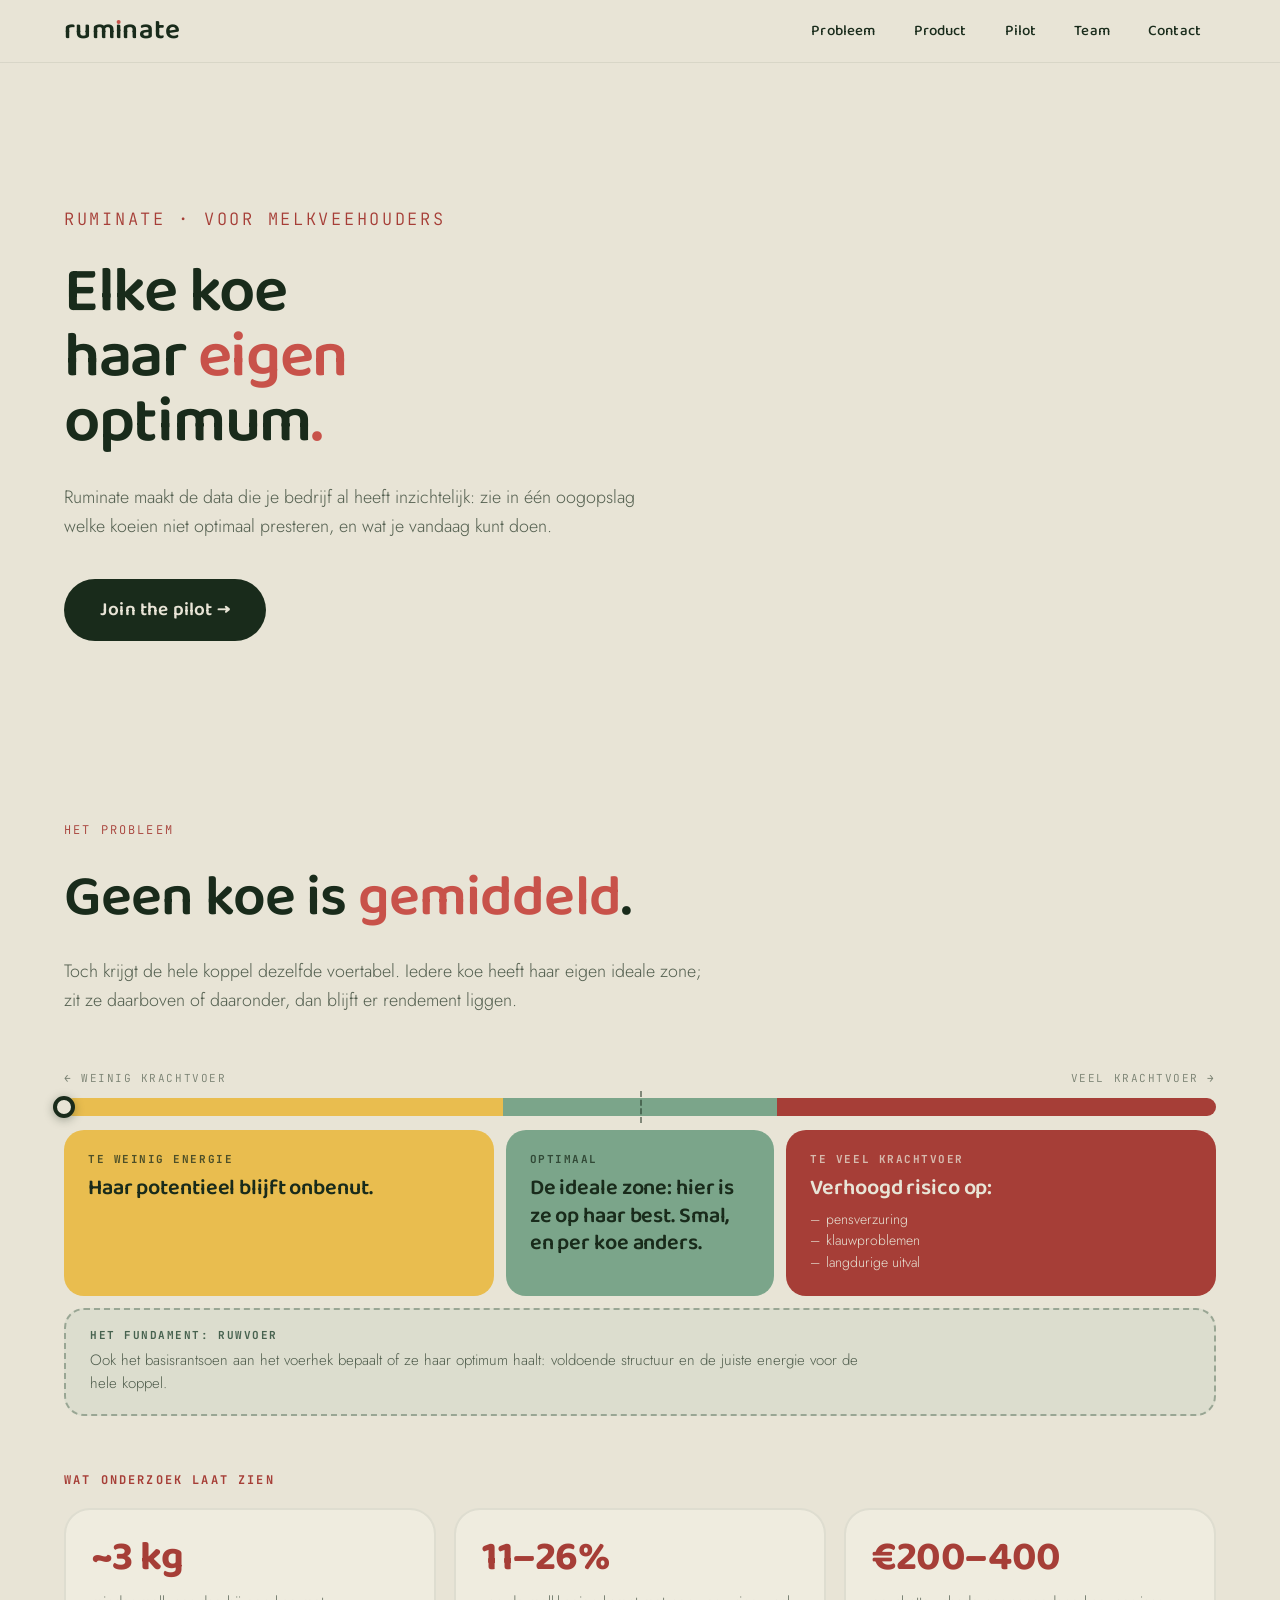
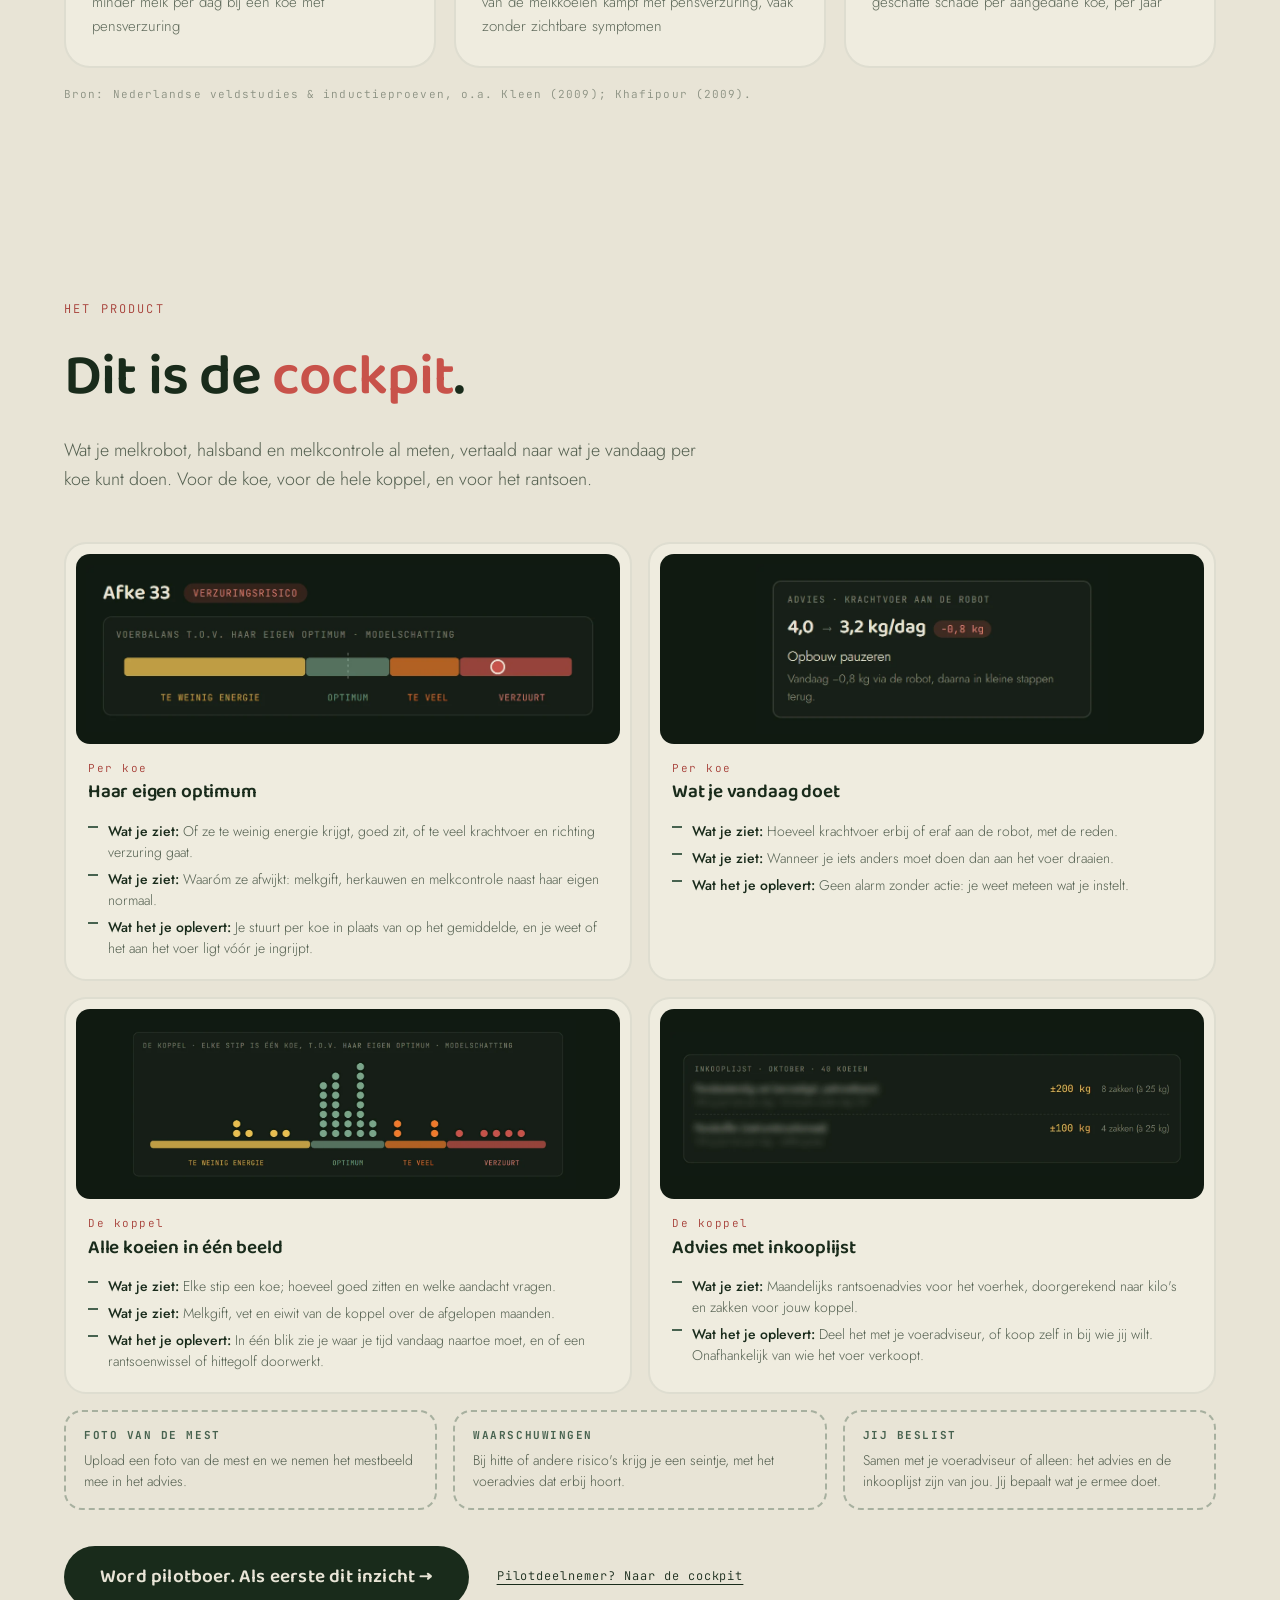
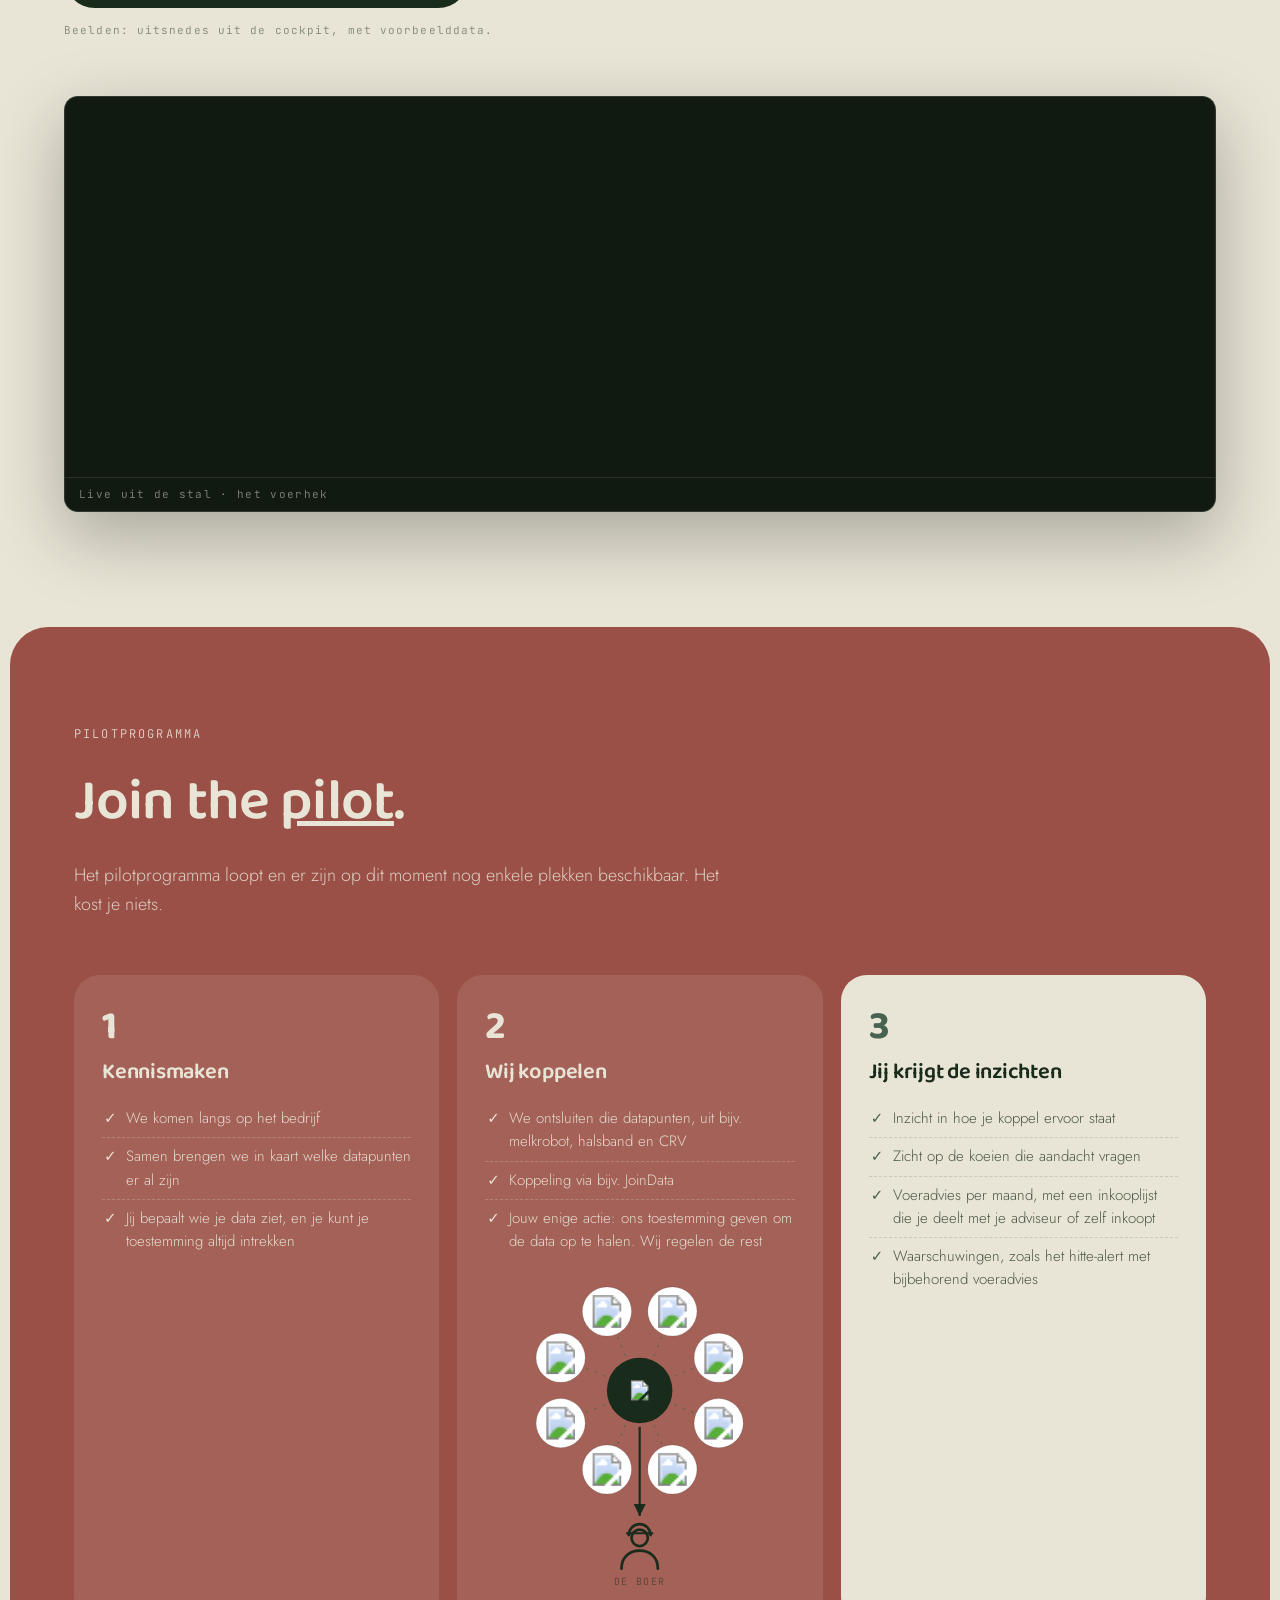
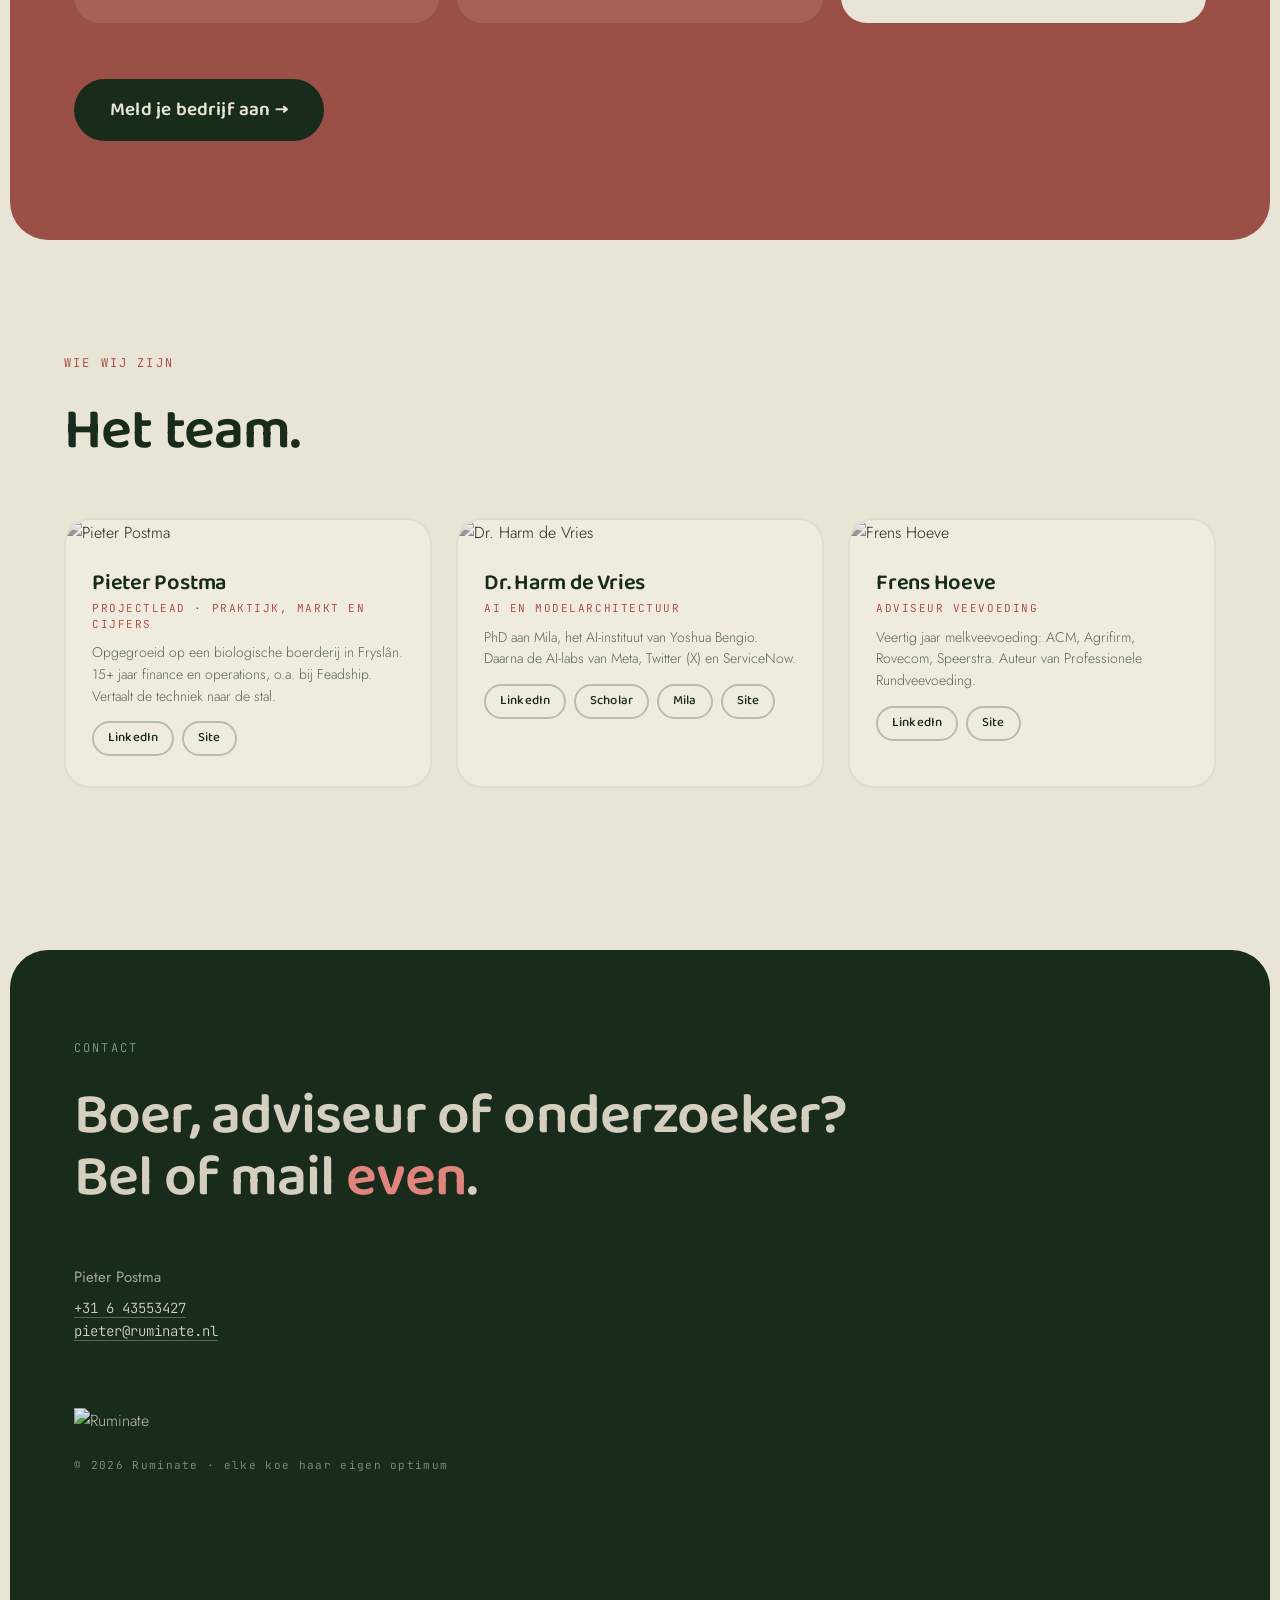
==== commit bf9dd5b8: "landing: vier productblokken, 'Geen koe is gemiddeld' Co-Authored-By: Claude Fable 5.1 <noreply@anth" ====
--- a/astro/index.html
+++ b/astro/index.html
@@ -1,5 +1,5 @@
 <!DOCTYPE html><html lang="nl"> <head><meta charset="UTF-8">
-<meta name="robots" content="noindex, nofollow"><meta name="viewport" content="width=device-width, initial-scale=1"><title>Ruminate · inzicht per koe</title><meta name="description" content="Ruminate maakt de data van je melkveebedrijf inzichtelijk: zie welke koeien niet optimaal presteren. Gratis pilotprogramma."><link rel="icon" href="branding/ruminate-icon-32.png"><link rel="preconnect" href="https://fonts.googleapis.com"><link rel="preconnect" href="https://fonts.gstatic.com" crossorigin><link href="https://fonts.googleapis.com/css2?family=Baloo+2:wght@500;600;700&family=Jost:wght@300;400;500&family=JetBrains+Mono:wght@300;400&display=swap" rel="stylesheet"><link rel="stylesheet" href="styles.css"></head> <body> <header id="kop"> <a class="woordmerk" href="#top">rum<span class="rum-i">ı</span>nate</a> <nav> <a href="#probleem">Probleem</a> <a href="#product">Product</a> <a href="#pilot">Pilot</a> <a href="#team">Team</a> <a href="#contact">Contact</a> </nav> </header> <main id="top"> <section class="blok hero"> <div class="binnen hero-grid"> <div class="hero-tekst"> <div class="kicker">Ruminate · voor melkveehouders</div> <h1>Elke koe<br>haar <span class="r">eigen</span><br>optimum<span class="r">.</span></h1> <p class="intro">Ruminate maakt de data die je bedrijf al heeft inzichtelijk: zie in één oogopslag welke koeien niet optimaal presteren, en wat je vandaag kunt doen.</p> <a class="knop reveal" style="margin-top:38px" href="#pilot">Join the pilot →</a> </div> <figure class="koefilm" aria-label="Grazende koe"> <div class="kader"><video autoplay muted loop playsinline preload="metadata" disablepictureinpicture src="media/grazende-koe.mp4?v=2"></video></div> </figure> </div> </section> <section class="blok" id="probleem" style="padding-top:6vh"> <div class="binnen"> <div class="kicker">Het probleem</div> <h2 class="reveal">Niet elke koe presteert <span class="r">optimaal</span>.</h2> <p class="intro reveal">Eén voertabel voor de hele koppel, terwijl iedere koe haar eigen ideale zone heeft. Zit ze daarboven of daaronder, dan blijft er rendement liggen.</p> <div class="lat-wrap reveal"> <div class="lat-schaal" aria-hidden="true"> <span class="s-min">←&nbsp;weinig krachtvoer</span><span class="s-max">veel krachtvoer&nbsp;→</span> </div> <div class="lat-balk" aria-hidden="true"> <i class="z1"></i><i class="z2"></i><i class="z3"></i> <span class="optimum-tik"></span> <span class="naald" title="Iedere koe zit ergens anders op de lat"></span> </div> <div class="lat"> <div class="links"><h4>Te weinig energie</h4><p>Haar potentieel blijft onbenut.</p></div> <div class="midden"><h4>Optimaal</h4><p>De ideale zone: hier is ze op haar best. Smal, en per koe anders.</p></div> <div class="rechts"><h4>Te veel krachtvoer</h4><p>Verhoogd risico op:</p> <ul class="lat-lijst"><li>pensverzuring</li><li>klauwproblemen</li><li>langdurige uitval</li></ul></div> </div> <div class="lat-basis reveal"><h4>Het fundament: ruwvoer</h4><p>Ook het basisrantsoen aan het voerhek bepaalt of ze haar optimum haalt: voldoende structuur en de juiste energie voor de hele koppel.</p></div> <div class="feiten reveal"> <h4>Wat onderzoek laat zien</h4> <div class="feiten-rij"> <div class="feit-kaart"><b>~3&nbsp;kg</b><span>minder melk per dag bij een koe met pensverzuring</span></div> <div class="feit-kaart"><b>11–26%</b><span>van de melkkoeien kampt met pensverzuring, vaak zonder zichtbare symptomen</span></div> <div class="feit-kaart"><b>€200–400</b><span>geschatte schade per aangedane koe, per jaar</span></div> </div> <div class="feiten-bron">Bron: Nederlandse veldstudies &amp; inductieproeven, o.a. Kleen (2009); Khafipour (2009).</div> </div> </div> </div> </section> <section class="blok" id="product"> <div class="binnen"> <div class="kicker">Het product</div> <h2 class="reveal">Dit is de <span class="r">cockpit</span>.</h2> <p class="intro reveal">Wat je melkrobot, halsband en melkcontrole al meten, vertaald naar wat je vandaag per koe kunt doen. Voor de koe, voor de hele koppel, en voor het rantsoen.</p> <div class="cp-grid reveal"> <article class="cp-kaart"><div class="cp-beeld"><img src="media/cockpit/lat.webp?v=1" alt="Balk met de voerbalans van één koe: te weinig energie, optimum, te veel, verzuurt" loading="lazy"></div><div class="nr">Per koe</div><h3>Haar eigen optimum</h3><ul><li><b>Je ziet:</b> Of ze te weinig energie krijgt, goed zit, of te veel krachtvoer en richting verzuring gaat.</li><li><b>Je hebt:</b> Je stuurt per koe, niet op het gemiddelde van de koppel.</li></ul></article> <article class="cp-kaart"><div class="cp-beeld"><img src="media/cockpit/signalen.webp?v=1" alt="Twee signalen van één koe ten opzichte van haar norm: melkgift en herkauwen" loading="lazy"></div><div class="nr">Per koe</div><h3>Waarom ze afwijkt</h3><ul><li><b>Je ziet:</b> Melkgift, herkauwen en melkcontrole naast haar eigen normaal.</li><li><b>Je hebt:</b> Je weet of het aan het voer ligt, of aan iets anders, vóór je ingrijpt.</li></ul></article> <article class="cp-kaart"><div class="cp-beeld"><img src="media/cockpit/advies.webp?v=1" alt="Adviesblok: krachtvoer van 4,0 naar 3,2 kg per dag" loading="lazy"></div><div class="nr">Per koe</div><h3>Wat je vandaag doet</h3><ul><li><b>Je ziet:</b> Hoeveel krachtvoer erbij of eraf aan de robot, met de reden.</li><li><b>Je hebt:</b> Geen alarm zonder actie: je weet meteen wat je instelt.</li></ul></article> <article class="cp-kaart"><div class="cp-beeld"><img src="media/cockpit/kudde.webp?v=1" alt="Stippengrafiek van de koppel" loading="lazy"></div><div class="nr">De koppel</div><h3>Alle koeien in één beeld</h3><ul><li><b>Je ziet:</b> Elke stip een koe; hoeveel goed zitten en welke aandacht vragen.</li><li><b>Je hebt:</b> In één blik zie je waar je tijd vandaag naartoe moet.</li></ul></article> <article class="cp-kaart"><div class="cp-beeld"><img src="media/cockpit/trend.webp?v=1" alt="Lijngrafiek van de gemiddelde melkgift over twaalf weken" loading="lazy"></div><div class="nr">De koppel</div><h3>Hoe je koppel zich ontwikkelt</h3><ul><li><b>Je ziet:</b> Melkgift, vet en eiwit over de afgelopen maanden.</li><li><b>Je hebt:</b> Je ziet het effect van een rantsoenwissel of hittegolf terug.</li></ul></article> <article class="cp-kaart"><div class="cp-beeld"><img src="media/cockpit/inkoop.webp?v=1" alt="Inkooplijst voor een maand, met hoeveelheden per product" loading="lazy"></div><div class="nr">Voeradvies</div><h3>Advies met inkooplijst</h3><ul><li><b>Je ziet:</b> Maandelijks rantsoenadvies voor het voerhek, doorgerekend naar kilo's en zakken voor jouw koppel.</li><li><b>Je hebt:</b> Deel het met je voeradviseur, of koop zelf in bij wie jij wilt. Onafhankelijk van wie het voer verkoopt.</li></ul></article> </div> <div class="cp-meer reveal"> <div><h4>Foto van de mest</h4><p>Upload een foto van de mest en we nemen het mestbeeld mee in het advies.</p></div> <div><h4>Waarschuwingen</h4><p>Bij hitte of andere risico's krijg je een seintje, met het voeradvies dat erbij hoort.</p></div> <div><h4>Jij beslist</h4><p>Samen met je voeradviseur of alleen: het advies en de inkooplijst zijn van jou. Jij bepaalt wat je ermee doet.</p></div> </div> <div class="cp-cta reveal"> <a class="knop" href="#pilot">Word pilotboer. Als eerste dit inzicht &rarr;</a> <a class="cp-login" href="cockpit.html">Pilotdeelnemer? Naar de cockpit</a> </div> <p class="cp-noot">Beelden: uitsnedes uit de cockpit, met voorbeelddata.</p> <figure class="product-film reveal" aria-label="Koeien aan het voerhek" style="margin-top:56px"> <video autoplay muted loop playsinline preload="metadata" disablepictureinpicture src="media/koeien-eten.mp4?v=2"></video> <figcaption>Live uit de stal &middot; het voerhek</figcaption> </figure> </div> </section> <section class="blok rood-blok" id="pilot"> <div class="binnen"> <div class="kicker">Pilotprogramma</div> <h2 class="reveal">Join the <u>pilot</u>.</h2> <p class="intro reveal">Het pilotprogramma loopt en er zijn op dit moment nog enkele plekken beschikbaar. Het kost je niets.</p> <div class="pilotkaarten reveal"> <div class="pk"><div class="nr">1</div><h3>Kennismaken</h3> <ul><li>We komen langs op het bedrijf</li><li>Samen brengen we in kaart welke datapunten er al zijn</li><li>Jij bepaalt wie je data ziet, en je kunt je toestemming altijd intrekken</li></ul></div> <div class="pk"><div class="nr">2</div><h3>Wij koppelen</h3> <ul><li>We ontsluiten die datapunten, uit bijv. melkrobot, halsband en CRV</li><li>Koppeling via bijv. JoinData</li><li>Jouw enige actie: ons toestemming geven om de data op te halen. Wij regelen de rest</li></ul> <div class="datakring reveal" aria-label="Datastromen komen samen bij Ruminate en gaan naar de boer"> <svg viewBox="0 0 340 348" xmlns="http://www.w3.org/2000/svg"> <defs> <marker id="dkpijl" viewBox="0 0 10 10" refX="8" refY="5" markerWidth="7" markerHeight="7" orient="auto"> <path d="M0 1 L8 5 L0 9 Z" fill="var(--groen)"></path> </marker> </defs> <g stroke="rgba(71,98,79,.55)" stroke-width="1.6"> <line class="stroom" x1="256.84467605606096" y1="163.97224264231843" x2="170" y2="128"></line><line class="stroom" x1="205.97224264231843" y1="214.84467605606096" x2="170" y2="128"></line><line class="stroom" x1="134.02775735768157" y1="214.84467605606096" x2="170" y2="128"></line><line class="stroom" x1="83.15532394393905" y1="163.97224264231846" x2="170" y2="128"></line><line class="stroom" x1="83.15532394393902" y1="92.02775735768162" x2="170" y2="128"></line><line class="stroom" x1="134.0277573576816" y1="41.15532394393904" x2="170" y2="128"></line><line class="stroom" x1="205.97224264231846" y1="41.15532394393905" x2="170" y2="128"></line><line class="stroom" x1="256.84467605606096" y1="92.02775735768158" x2="170" y2="128"></line> </g> <g> <circle cx="256.84467605606096" cy="163.97224264231843" r="27" fill="#fff" stroke="rgba(25,43,27,.15)"></circle> <image href="media/logos/lely.png" x="238.84467605606096" y="145.97224264231843" width="36" height="36" preserveAspectRatio="xMidYMid meet"></image> <title>Lely</title> </g><g> <circle cx="205.97224264231843" cy="214.84467605606096" r="27" fill="#fff" stroke="rgba(25,43,27,.15)"></circle> <image href="media/logos/delaval.png" x="187.97224264231843" y="196.84467605606096" width="36" height="36" preserveAspectRatio="xMidYMid meet"></image> <title>DeLaval</title> </g><g> <circle cx="134.02775735768157" cy="214.84467605606096" r="27" fill="#fff" stroke="rgba(25,43,27,.15)"></circle> <image href="media/logos/gea.svg" x="116.02775735768157" y="196.84467605606096" width="36" height="36" preserveAspectRatio="xMidYMid meet"></image> <title>GEA</title> </g><g> <circle cx="83.15532394393905" cy="163.97224264231846" r="27" fill="#fff" stroke="rgba(25,43,27,.15)"></circle> <image href="media/logos/nedap.svg" x="65.15532394393905" y="145.97224264231846" width="36" height="36" preserveAspectRatio="xMidYMid meet"></image> <title>Nedap</title> </g><g> <circle cx="83.15532394393902" cy="92.02775735768162" r="27" fill="#fff" stroke="rgba(25,43,27,.15)"></circle> <image href="media/logos/crv.png" x="65.15532394393902" y="74.02775735768162" width="36" height="36" preserveAspectRatio="xMidYMid meet"></image> <title>CRV</title> </g><g> <circle cx="134.0277573576816" cy="41.15532394393904" r="27" fill="#fff" stroke="rgba(25,43,27,.15)"></circle> <image href="media/logos/qlip.png" x="116.0277573576816" y="23.155323943939038" width="36" height="36" preserveAspectRatio="xMidYMid meet"></image> <title>Qlip</title> </g><g> <circle cx="205.97224264231846" cy="41.15532394393905" r="27" fill="#fff" stroke="rgba(25,43,27,.15)"></circle> <image href="media/logos/joindata.png" x="187.97224264231846" y="23.155323943939052" width="36" height="36" preserveAspectRatio="xMidYMid meet"></image> <title>JoinData</title> </g><g> <circle cx="256.84467605606096" cy="92.02775735768158" r="27" fill="#fff" stroke="rgba(25,43,27,.15)"></circle> <image href="media/logos/knmi.png" x="238.84467605606096" y="74.02775735768158" width="36" height="36" preserveAspectRatio="xMidYMid meet"></image> <title>KNMI</title> </g> <circle cx="170" cy="128" r="36" fill="var(--groen)"></circle> <image href="branding/ruminate-logo-creme.svg" x="141" y="117" width="58" height="22" preserveAspectRatio="xMidYMid meet"></image> <line x1="170" y1="168" x2="170" y2="266" stroke="var(--groen)" stroke-width="2.4" marker-end="url(#dkpijl)"></line> <g fill="none" stroke="var(--groen)" stroke-width="3" stroke-linecap="round"> <circle cx="170" cy="290" r="9"></circle> <path d="M158 287 a 12 12 0 0 1 24 0"></path> <path d="M156 285 h28" stroke-width="2.4"></path> <path d="M150 324 c 0 -13 9 -20 20 -20 s 20 7 20 20"></path> </g> <text x="170" y="342" text-anchor="middle" font-family="JetBrains Mono,monospace" font-size="11" letter-spacing="1.6" fill="rgba(25,43,27,.55)">DE BOER</text> </svg> </div></div> <div class="pk gratis"><div class="nr">3</div><h3>Jij krijgt de inzichten</h3> <ul><li>Inzicht in hoe je koppel ervoor staat</li><li>Zicht op de koeien die aandacht vragen</li><li>Voeradvies per maand, met een inkooplijst die je deelt met je adviseur of zelf inkoopt</li><li>Waarschuwingen, zoals het hitte-alert met bijbehorend voeradvies</li></ul></div> </div> <a class="knop" href="mailto:pilot@ruminate.nl?subject=Aanmelding%20pilotprogramma%20Ruminate">Meld je bedrijf aan →</a> </div> </section> <section class="blok" id="team"> <div class="binnen"> <div class="kicker">Wie wij zijn</div> <h2 class="reveal">Het team.</h2> <div class="team"> <div class="lid reveal"> <img src="team/pieter-postma-headshot.jpg" alt="Pieter Postma"> <div class="tekst"> <h3>Pieter Postma</h3><div class="rol">Projectlead · praktijk, markt en cijfers</div> <p>Opgegroeid op een biologische boerderij in Fryslân. 15+ jaar finance en operations, o.a. bij Feadship. Vertaalt de techniek naar de stal.</p> <div class="links"> <a href="https://www.linkedin.com/in/pieter-postma-b867252b" target="_blank" rel="noopener">LinkedIn</a><a href="https://www.novastarfinance.nl" target="_blank" rel="noopener">Site</a> </div> </div> </div><div class="lid reveal"> <img src="team/harm-de-vries-headshot.jpg" alt="Dr. Harm de Vries"> <div class="tekst"> <h3>Dr. Harm de Vries</h3><div class="rol">AI en modelarchitectuur</div> <p>PhD aan Mila, het AI-instituut van Yoshua Bengio. Daarna de AI-labs van Meta, Twitter (X) en ServiceNow.</p> <div class="links"> <a href="https://www.linkedin.com/in/harm-de-vries-8506ab57" target="_blank" rel="noopener">LinkedIn</a><a href="https://scholar.google.com/citations?user=LWrdpCsAAAAJ" target="_blank" rel="noopener">Scholar</a><a href="https://mila.quebec/en/directory/harm-de-vries" target="_blank" rel="noopener">Mila</a><a href="https://www.harmdevries.com/" target="_blank" rel="noopener">Site</a> </div> </div> </div><div class="lid reveal"> <img src="team/frens-hoeve-headshot.jpg?v=2" alt="Frens Hoeve"> <div class="tekst"> <h3>Frens Hoeve</h3><div class="rol">Adviseur veevoeding</div> <p>Veertig jaar melkveevoeding: ACM, Agrifirm, Rovecom, Speerstra. Auteur van Professionele Rundveevoeding.</p> <div class="links"> <a href="https://www.linkedin.com/in/frens-hoeve-6b059480" target="_blank" rel="noopener">LinkedIn</a><a href="https://melkveevoeding.jimdosite.com" target="_blank" rel="noopener">Site</a> </div> </div> </div> </div> </div> </section> <section class="voet" id="contact"> <div class="binnen"> <div class="kicker" style="color:var(--sage)">Contact</div> <h2 class="reveal">Boer, adviseur of onderzoeker?<br>Bel of mail <span class="r">even</span>.</h2> <div class="contact reveal"> <div><b>Pieter Postma</b><a href="tel:+31643553427">+31 6 43553427</a><br><a href="mailto:pieter@ruminate.nl">pieter@ruminate.nl</a></div> </div> <img class="logo" src="branding/ruminate-logo-creme.svg" alt="Ruminate"> <div class="fijn">© 2026 Ruminate · elke koe haar eigen optimum</div> </div> </section> </main> <script>
+<meta name="robots" content="noindex, nofollow"><meta name="viewport" content="width=device-width, initial-scale=1"><title>Ruminate · inzicht per koe</title><meta name="description" content="Ruminate maakt de data van je melkveebedrijf inzichtelijk: zie welke koeien niet optimaal presteren. Gratis pilotprogramma."><link rel="icon" href="branding/ruminate-icon-32.png"><link rel="preconnect" href="https://fonts.googleapis.com"><link rel="preconnect" href="https://fonts.gstatic.com" crossorigin><link href="https://fonts.googleapis.com/css2?family=Baloo+2:wght@500;600;700&family=Jost:wght@300;400;500&family=JetBrains+Mono:wght@300;400&display=swap" rel="stylesheet"><link rel="stylesheet" href="styles.css"></head> <body> <header id="kop"> <a class="woordmerk" href="#top">rum<span class="rum-i">ı</span>nate</a> <nav> <a href="#probleem">Probleem</a> <a href="#product">Product</a> <a href="#pilot">Pilot</a> <a href="#team">Team</a> <a href="#contact">Contact</a> </nav> </header> <main id="top"> <section class="blok hero"> <div class="binnen hero-grid"> <div class="hero-tekst"> <div class="kicker">Ruminate · voor melkveehouders</div> <h1>Elke koe<br>haar <span class="r">eigen</span><br>optimum<span class="r">.</span></h1> <p class="intro">Ruminate maakt de data die je bedrijf al heeft inzichtelijk: zie in één oogopslag welke koeien niet optimaal presteren, en wat je vandaag kunt doen.</p> <a class="knop reveal" style="margin-top:38px" href="#pilot">Join the pilot →</a> </div> <figure class="koefilm" aria-label="Grazende koe"> <div class="kader"><video autoplay muted loop playsinline preload="metadata" disablepictureinpicture src="media/grazende-koe.mp4?v=2"></video></div> </figure> </div> </section> <section class="blok" id="probleem" style="padding-top:6vh"> <div class="binnen"> <div class="kicker">Het probleem</div> <h2 class="reveal">Geen koe is <span class="r">gemiddeld</span>.</h2> <p class="intro reveal">Toch krijgt de hele koppel dezelfde voertabel. Iedere koe heeft haar eigen ideale zone; zit ze daarboven of daaronder, dan blijft er rendement liggen.</p> <div class="lat-wrap reveal"> <div class="lat-schaal" aria-hidden="true"> <span class="s-min">←&nbsp;weinig krachtvoer</span><span class="s-max">veel krachtvoer&nbsp;→</span> </div> <div class="lat-balk" aria-hidden="true"> <i class="z1"></i><i class="z2"></i><i class="z3"></i> <span class="optimum-tik"></span> <span class="naald" title="Iedere koe zit ergens anders op de lat"></span> </div> <div class="lat"> <div class="links"><h4>Te weinig energie</h4><p>Haar potentieel blijft onbenut.</p></div> <div class="midden"><h4>Optimaal</h4><p>De ideale zone: hier is ze op haar best. Smal, en per koe anders.</p></div> <div class="rechts"><h4>Te veel krachtvoer</h4><p>Verhoogd risico op:</p> <ul class="lat-lijst"><li>pensverzuring</li><li>klauwproblemen</li><li>langdurige uitval</li></ul></div> </div> <div class="lat-basis reveal"><h4>Het fundament: ruwvoer</h4><p>Ook het basisrantsoen aan het voerhek bepaalt of ze haar optimum haalt: voldoende structuur en de juiste energie voor de hele koppel.</p></div> <div class="feiten reveal"> <h4>Wat onderzoek laat zien</h4> <div class="feiten-rij"> <div class="feit-kaart"><b>~3&nbsp;kg</b><span>minder melk per dag bij een koe met pensverzuring</span></div> <div class="feit-kaart"><b>11–26%</b><span>van de melkkoeien kampt met pensverzuring, vaak zonder zichtbare symptomen</span></div> <div class="feit-kaart"><b>€200–400</b><span>geschatte schade per aangedane koe, per jaar</span></div> </div> <div class="feiten-bron">Bron: Nederlandse veldstudies &amp; inductieproeven, o.a. Kleen (2009); Khafipour (2009).</div> </div> </div> </div> </section> <section class="blok" id="product"> <div class="binnen"> <div class="kicker">Het product</div> <h2 class="reveal">Dit is de <span class="r">cockpit</span>.</h2> <p class="intro reveal">Wat je melkrobot, halsband en melkcontrole al meten, vertaald naar wat je vandaag per koe kunt doen. Voor de koe, voor de hele koppel, en voor het rantsoen.</p> <div class="cp-grid reveal"> <article class="cp-kaart"><div class="cp-beeld"><img src="media/cockpit/lat.webp?v=1" alt="Balk met de voerbalans van één koe: te weinig energie, optimum, te veel, verzuurt" loading="lazy"></div><div class="nr">Per koe</div><h3>Haar eigen optimum</h3><ul><li><b>Wat je ziet:</b> Of ze te weinig energie krijgt, goed zit, of te veel krachtvoer en richting verzuring gaat.</li><li><b>Wat je ziet:</b> Waaróm ze afwijkt: melkgift, herkauwen en melkcontrole naast haar eigen normaal.</li><li><b>Wat het je oplevert:</b> Je stuurt per koe in plaats van op het gemiddelde, en je weet of het aan het voer ligt vóór je ingrijpt.</li></ul></article> <article class="cp-kaart"><div class="cp-beeld"><img src="media/cockpit/advies.webp?v=1" alt="Adviesblok: krachtvoer van 4,0 naar 3,2 kg per dag" loading="lazy"></div><div class="nr">Per koe</div><h3>Wat je vandaag doet</h3><ul><li><b>Wat je ziet:</b> Hoeveel krachtvoer erbij of eraf aan de robot, met de reden.</li><li><b>Wat je ziet:</b> Wanneer je iets anders moet doen dan aan het voer draaien.</li><li><b>Wat het je oplevert:</b> Geen alarm zonder actie: je weet meteen wat je instelt.</li></ul></article> <article class="cp-kaart"><div class="cp-beeld"><img src="media/cockpit/kudde.webp?v=1" alt="Stippengrafiek van de koppel" loading="lazy"></div><div class="nr">De koppel</div><h3>Alle koeien in één beeld</h3><ul><li><b>Wat je ziet:</b> Elke stip een koe; hoeveel goed zitten en welke aandacht vragen.</li><li><b>Wat je ziet:</b> Melkgift, vet en eiwit van de koppel over de afgelopen maanden.</li><li><b>Wat het je oplevert:</b> In één blik zie je waar je tijd vandaag naartoe moet, en of een rantsoenwissel of hittegolf doorwerkt.</li></ul></article> <article class="cp-kaart"><div class="cp-beeld"><img src="media/cockpit/inkoop.webp?v=1" alt="Inkooplijst voor een maand, met hoeveelheden per product" loading="lazy"></div><div class="nr">De koppel</div><h3>Advies met inkooplijst</h3><ul><li><b>Wat je ziet:</b> Maandelijks rantsoenadvies voor het voerhek, doorgerekend naar kilo's en zakken voor jouw koppel.</li><li><b>Wat het je oplevert:</b> Deel het met je voeradviseur, of koop zelf in bij wie jij wilt. Onafhankelijk van wie het voer verkoopt.</li></ul></article> </div> <div class="cp-meer reveal"> <div><h4>Foto van de mest</h4><p>Upload een foto van de mest en we nemen het mestbeeld mee in het advies.</p></div> <div><h4>Waarschuwingen</h4><p>Bij hitte of andere risico's krijg je een seintje, met het voeradvies dat erbij hoort.</p></div> <div><h4>Jij beslist</h4><p>Samen met je voeradviseur of alleen: het advies en de inkooplijst zijn van jou. Jij bepaalt wat je ermee doet.</p></div> </div> <div class="cp-cta reveal"> <a class="knop" href="#pilot">Word pilotboer. Als eerste dit inzicht &rarr;</a> <a class="cp-login" href="cockpit.html">Pilotdeelnemer? Naar de cockpit</a> </div> <p class="cp-noot">Beelden: uitsnedes uit de cockpit, met voorbeelddata.</p> <figure class="product-film reveal" aria-label="Koeien aan het voerhek" style="margin-top:56px"> <video autoplay muted loop playsinline preload="metadata" disablepictureinpicture src="media/koeien-eten.mp4?v=2"></video> <figcaption>Live uit de stal &middot; het voerhek</figcaption> </figure> </div> </section> <section class="blok rood-blok" id="pilot"> <div class="binnen"> <div class="kicker">Pilotprogramma</div> <h2 class="reveal">Join the <u>pilot</u>.</h2> <p class="intro reveal">Het pilotprogramma loopt en er zijn op dit moment nog enkele plekken beschikbaar. Het kost je niets.</p> <div class="pilotkaarten reveal"> <div class="pk"><div class="nr">1</div><h3>Kennismaken</h3> <ul><li>We komen langs op het bedrijf</li><li>Samen brengen we in kaart welke datapunten er al zijn</li><li>Jij bepaalt wie je data ziet, en je kunt je toestemming altijd intrekken</li></ul></div> <div class="pk"><div class="nr">2</div><h3>Wij koppelen</h3> <ul><li>We ontsluiten die datapunten, uit bijv. melkrobot, halsband en CRV</li><li>Koppeling via bijv. JoinData</li><li>Jouw enige actie: ons toestemming geven om de data op te halen. Wij regelen de rest</li></ul> <div class="datakring reveal" aria-label="Datastromen komen samen bij Ruminate en gaan naar de boer"> <svg viewBox="0 0 340 348" xmlns="http://www.w3.org/2000/svg"> <defs> <marker id="dkpijl" viewBox="0 0 10 10" refX="8" refY="5" markerWidth="7" markerHeight="7" orient="auto"> <path d="M0 1 L8 5 L0 9 Z" fill="var(--groen)"></path> </marker> </defs> <g stroke="rgba(71,98,79,.55)" stroke-width="1.6"> <line class="stroom" x1="256.84467605606096" y1="163.97224264231843" x2="170" y2="128"></line><line class="stroom" x1="205.97224264231843" y1="214.84467605606096" x2="170" y2="128"></line><line class="stroom" x1="134.02775735768157" y1="214.84467605606096" x2="170" y2="128"></line><line class="stroom" x1="83.15532394393905" y1="163.97224264231846" x2="170" y2="128"></line><line class="stroom" x1="83.15532394393902" y1="92.02775735768162" x2="170" y2="128"></line><line class="stroom" x1="134.0277573576816" y1="41.15532394393904" x2="170" y2="128"></line><line class="stroom" x1="205.97224264231846" y1="41.15532394393905" x2="170" y2="128"></line><line class="stroom" x1="256.84467605606096" y1="92.02775735768158" x2="170" y2="128"></line> </g> <g> <circle cx="256.84467605606096" cy="163.97224264231843" r="27" fill="#fff" stroke="rgba(25,43,27,.15)"></circle> <image href="media/logos/lely.png" x="238.84467605606096" y="145.97224264231843" width="36" height="36" preserveAspectRatio="xMidYMid meet"></image> <title>Lely</title> </g><g> <circle cx="205.97224264231843" cy="214.84467605606096" r="27" fill="#fff" stroke="rgba(25,43,27,.15)"></circle> <image href="media/logos/delaval.png" x="187.97224264231843" y="196.84467605606096" width="36" height="36" preserveAspectRatio="xMidYMid meet"></image> <title>DeLaval</title> </g><g> <circle cx="134.02775735768157" cy="214.84467605606096" r="27" fill="#fff" stroke="rgba(25,43,27,.15)"></circle> <image href="media/logos/gea.svg" x="116.02775735768157" y="196.84467605606096" width="36" height="36" preserveAspectRatio="xMidYMid meet"></image> <title>GEA</title> </g><g> <circle cx="83.15532394393905" cy="163.97224264231846" r="27" fill="#fff" stroke="rgba(25,43,27,.15)"></circle> <image href="media/logos/nedap.svg" x="65.15532394393905" y="145.97224264231846" width="36" height="36" preserveAspectRatio="xMidYMid meet"></image> <title>Nedap</title> </g><g> <circle cx="83.15532394393902" cy="92.02775735768162" r="27" fill="#fff" stroke="rgba(25,43,27,.15)"></circle> <image href="media/logos/crv.png" x="65.15532394393902" y="74.02775735768162" width="36" height="36" preserveAspectRatio="xMidYMid meet"></image> <title>CRV</title> </g><g> <circle cx="134.0277573576816" cy="41.15532394393904" r="27" fill="#fff" stroke="rgba(25,43,27,.15)"></circle> <image href="media/logos/qlip.png" x="116.0277573576816" y="23.155323943939038" width="36" height="36" preserveAspectRatio="xMidYMid meet"></image> <title>Qlip</title> </g><g> <circle cx="205.97224264231846" cy="41.15532394393905" r="27" fill="#fff" stroke="rgba(25,43,27,.15)"></circle> <image href="media/logos/joindata.png" x="187.97224264231846" y="23.155323943939052" width="36" height="36" preserveAspectRatio="xMidYMid meet"></image> <title>JoinData</title> </g><g> <circle cx="256.84467605606096" cy="92.02775735768158" r="27" fill="#fff" stroke="rgba(25,43,27,.15)"></circle> <image href="media/logos/knmi.png" x="238.84467605606096" y="74.02775735768158" width="36" height="36" preserveAspectRatio="xMidYMid meet"></image> <title>KNMI</title> </g> <circle cx="170" cy="128" r="36" fill="var(--groen)"></circle> <image href="branding/ruminate-logo-creme.svg" x="141" y="117" width="58" height="22" preserveAspectRatio="xMidYMid meet"></image> <line x1="170" y1="168" x2="170" y2="266" stroke="var(--groen)" stroke-width="2.4" marker-end="url(#dkpijl)"></line> <g fill="none" stroke="var(--groen)" stroke-width="3" stroke-linecap="round"> <circle cx="170" cy="290" r="9"></circle> <path d="M158 287 a 12 12 0 0 1 24 0"></path> <path d="M156 285 h28" stroke-width="2.4"></path> <path d="M150 324 c 0 -13 9 -20 20 -20 s 20 7 20 20"></path> </g> <text x="170" y="342" text-anchor="middle" font-family="JetBrains Mono,monospace" font-size="11" letter-spacing="1.6" fill="rgba(25,43,27,.55)">DE BOER</text> </svg> </div></div> <div class="pk gratis"><div class="nr">3</div><h3>Jij krijgt de inzichten</h3> <ul><li>Inzicht in hoe je koppel ervoor staat</li><li>Zicht op de koeien die aandacht vragen</li><li>Voeradvies per maand, met een inkooplijst die je deelt met je adviseur of zelf inkoopt</li><li>Waarschuwingen, zoals het hitte-alert met bijbehorend voeradvies</li></ul></div> </div> <a class="knop" href="mailto:pilot@ruminate.nl?subject=Aanmelding%20pilotprogramma%20Ruminate">Meld je bedrijf aan →</a> </div> </section> <section class="blok" id="team"> <div class="binnen"> <div class="kicker">Wie wij zijn</div> <h2 class="reveal">Het team.</h2> <div class="team"> <div class="lid reveal"> <img src="team/pieter-postma-headshot.jpg" alt="Pieter Postma"> <div class="tekst"> <h3>Pieter Postma</h3><div class="rol">Projectlead · praktijk, markt en cijfers</div> <p>Opgegroeid op een biologische boerderij in Fryslân. 15+ jaar finance en operations, o.a. bij Feadship. Vertaalt de techniek naar de stal.</p> <div class="links"> <a href="https://www.linkedin.com/in/pieter-postma-b867252b" target="_blank" rel="noopener">LinkedIn</a><a href="https://www.novastarfinance.nl" target="_blank" rel="noopener">Site</a> </div> </div> </div><div class="lid reveal"> <img src="team/harm-de-vries-headshot.jpg" alt="Dr. Harm de Vries"> <div class="tekst"> <h3>Dr. Harm de Vries</h3><div class="rol">AI en modelarchitectuur</div> <p>PhD aan Mila, het AI-instituut van Yoshua Bengio. Daarna de AI-labs van Meta, Twitter (X) en ServiceNow.</p> <div class="links"> <a href="https://www.linkedin.com/in/harm-de-vries-8506ab57" target="_blank" rel="noopener">LinkedIn</a><a href="https://scholar.google.com/citations?user=LWrdpCsAAAAJ" target="_blank" rel="noopener">Scholar</a><a href="https://mila.quebec/en/directory/harm-de-vries" target="_blank" rel="noopener">Mila</a><a href="https://www.harmdevries.com/" target="_blank" rel="noopener">Site</a> </div> </div> </div><div class="lid reveal"> <img src="team/frens-hoeve-headshot.jpg?v=2" alt="Frens Hoeve"> <div class="tekst"> <h3>Frens Hoeve</h3><div class="rol">Adviseur veevoeding</div> <p>Veertig jaar melkveevoeding: ACM, Agrifirm, Rovecom, Speerstra. Auteur van Professionele Rundveevoeding.</p> <div class="links"> <a href="https://www.linkedin.com/in/frens-hoeve-6b059480" target="_blank" rel="noopener">LinkedIn</a><a href="https://melkveevoeding.jimdosite.com" target="_blank" rel="noopener">Site</a> </div> </div> </div> </div> </div> </section> <section class="voet" id="contact"> <div class="binnen"> <div class="kicker" style="color:var(--sage)">Contact</div> <h2 class="reveal">Boer, adviseur of onderzoeker?<br>Bel of mail <span class="r">even</span>.</h2> <div class="contact reveal"> <div><b>Pieter Postma</b><a href="tel:+31643553427">+31 6 43553427</a><br><a href="mailto:pieter@ruminate.nl">pieter@ruminate.nl</a></div> </div> <img class="logo" src="branding/ruminate-logo-creme.svg" alt="Ruminate"> <div class="fijn">© 2026 Ruminate · elke koe haar eigen optimum</div> </div> </section> </main> <script>
 /* reveals, meekleurende header, video's en parallax: zelfde gedrag als de HTML-site */
 (function(){
   var io = new IntersectionObserver(function(es){
--- a/astro/styles.css
+++ b/astro/styles.css
@@ -266,9 +266,9 @@
     .knop,.knop:hover,.lid,.lid:hover{transform:none;transition:none}
 }
 /* product: wat de cockpit laat zien, met uitsnedes (de cockpit zelf staat op cockpit.html) */
-.cp-grid{display:grid;grid-template-columns:repeat(3,minmax(0,1fr));gap:16px;margin-top:48px}
+.cp-grid{display:grid;grid-template-columns:repeat(2,minmax(0,1fr));gap:16px;margin-top:48px}
 .cp-kaart{min-width:0;background:#efecdf;border:2px solid rgba(25,43,27,.08);border-radius:22px;padding:10px 10px 20px;display:flex;flex-direction:column}
-.cp-beeld{background:#101a11;border-radius:14px;height:150px;display:flex;align-items:center;justify-content:center;padding:10px;overflow:hidden}
+.cp-beeld{background:#101a11;border-radius:14px;height:190px;display:flex;align-items:center;justify-content:center;padding:10px;overflow:hidden}
 .cp-beeld img{display:block;min-width:0;max-width:100%;max-height:100%;width:auto;height:auto}
 .cp-kaart .nr{font-family:var(--mono);font-size:var(--t-label-s);letter-spacing:.14em;color:var(--rood-diep);margin:16px 12px 0}
 .cp-kaart h3{font-family:var(--merk);font-weight:600;font-size:1.1875rem;line-height:1.25;letter-spacing:-.01em;margin:4px 12px 0}
@@ -284,5 +284,4 @@
 .cp-cta .knop{margin-top:0}
 .cp-login{font-family:var(--mono);font-size:var(--t-label);letter-spacing:.08em;color:var(--groen);text-underline-offset:4px}
 .cp-noot{margin-top:14px;font-family:var(--mono);font-size:var(--t-label-s);letter-spacing:.1em;color:rgba(25,43,27,.5)}
-@media (max-width:960px){.cp-grid{grid-template-columns:repeat(2,minmax(0,1fr))}}
 @media (max-width:640px){.cp-grid,.cp-meer{grid-template-columns:minmax(0,1fr)}.cp-beeld{height:auto;max-height:220px}}
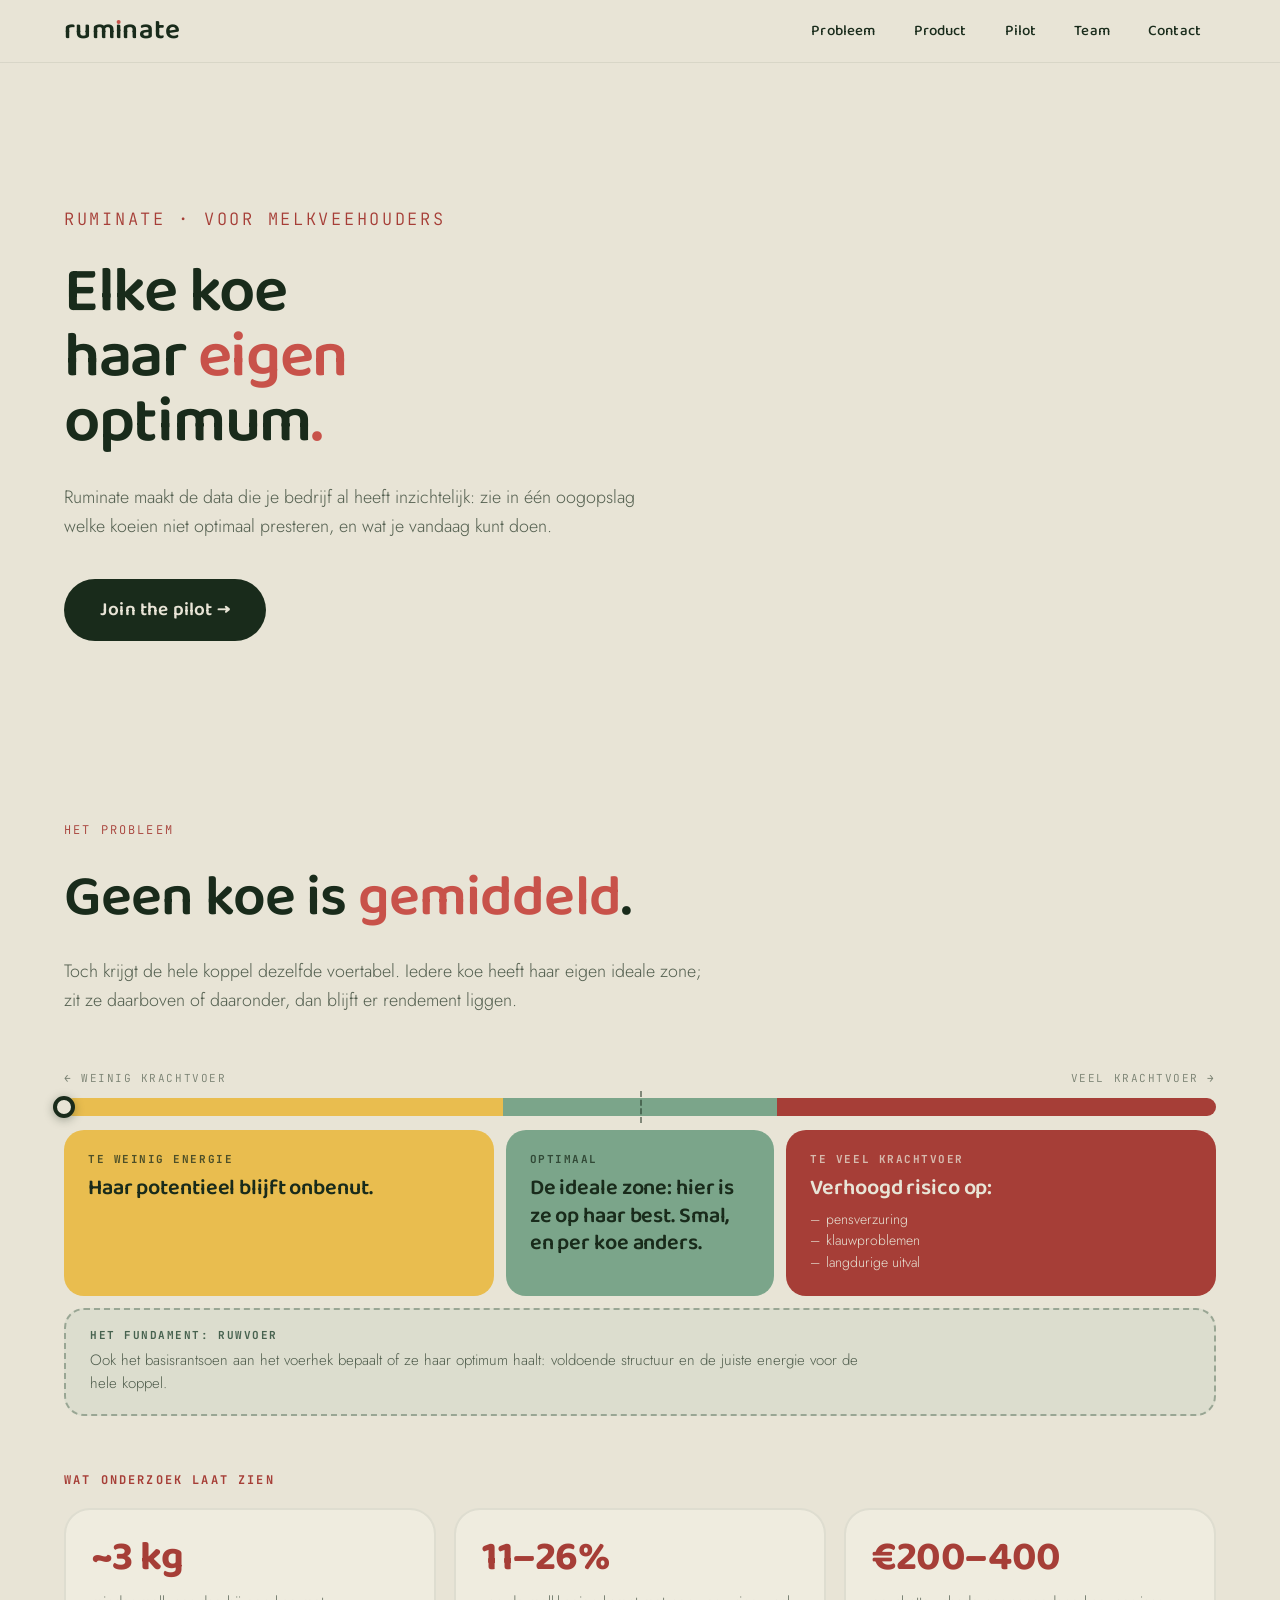
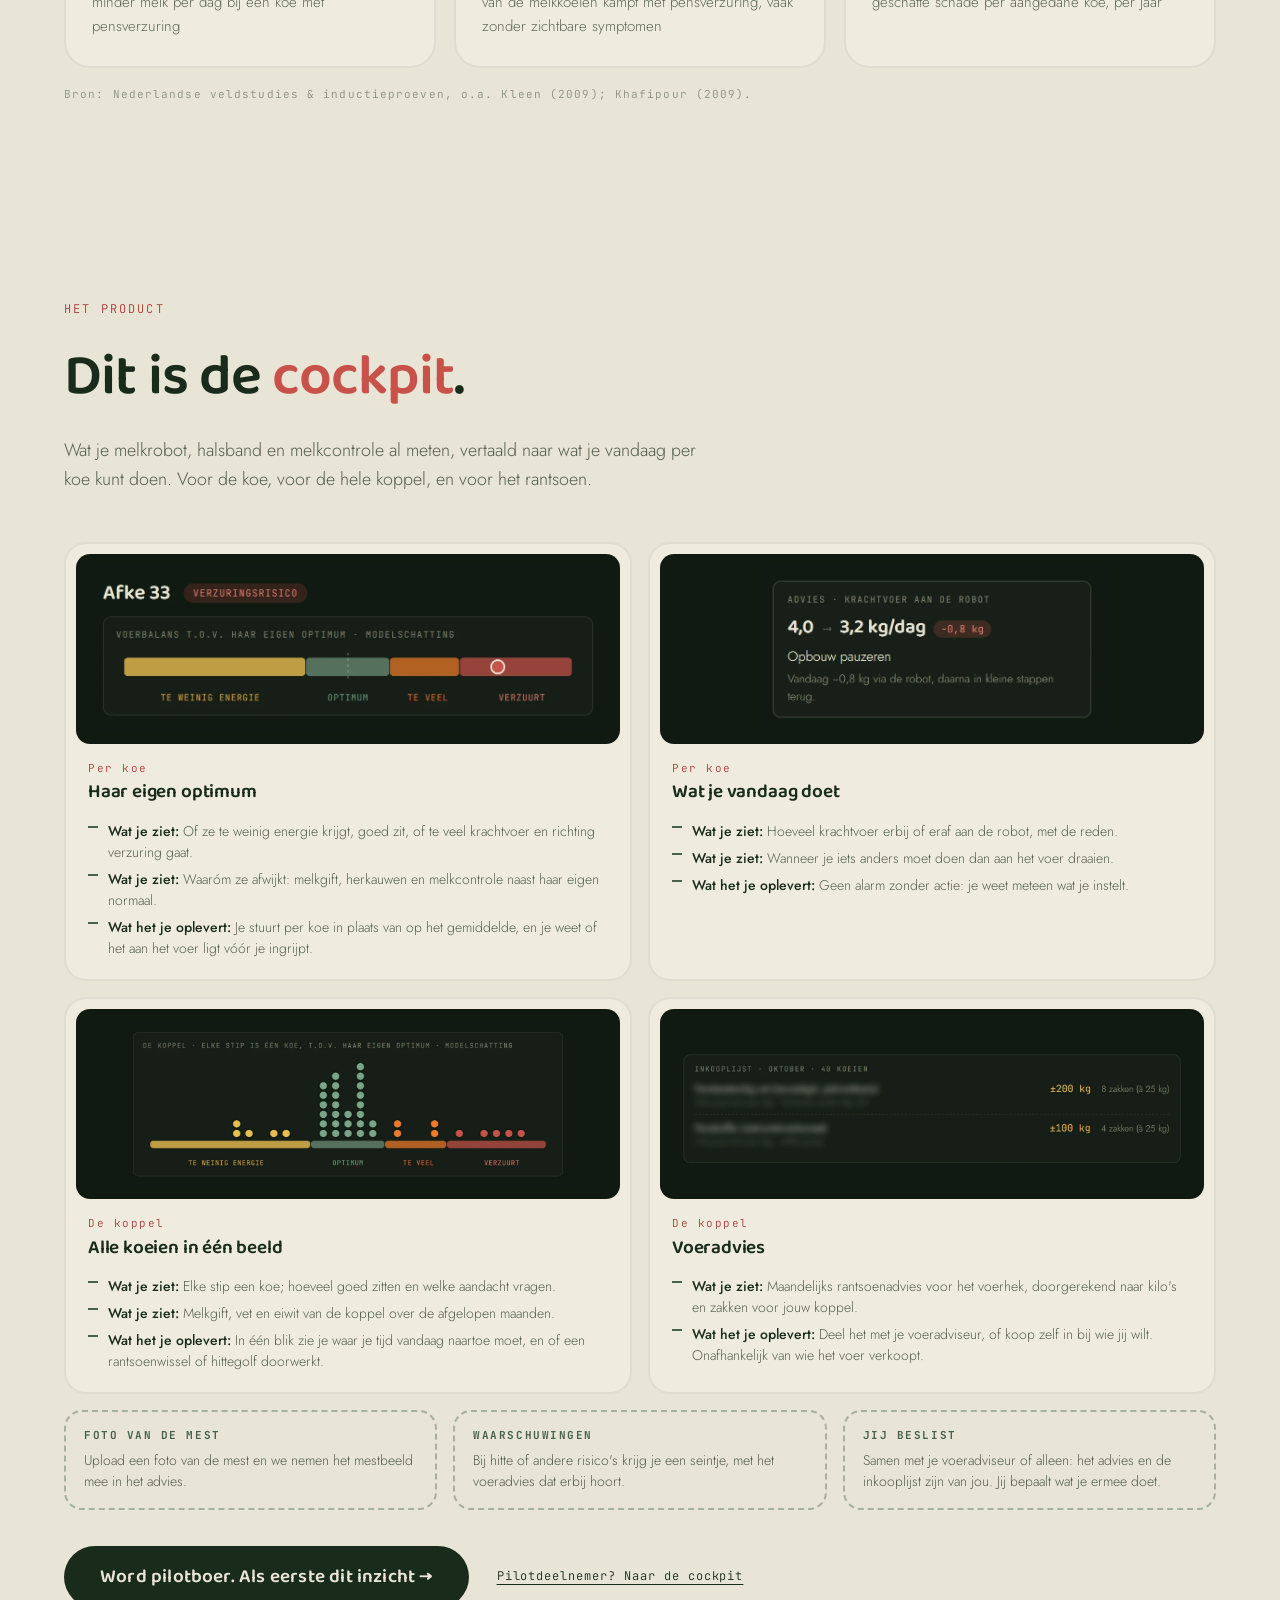
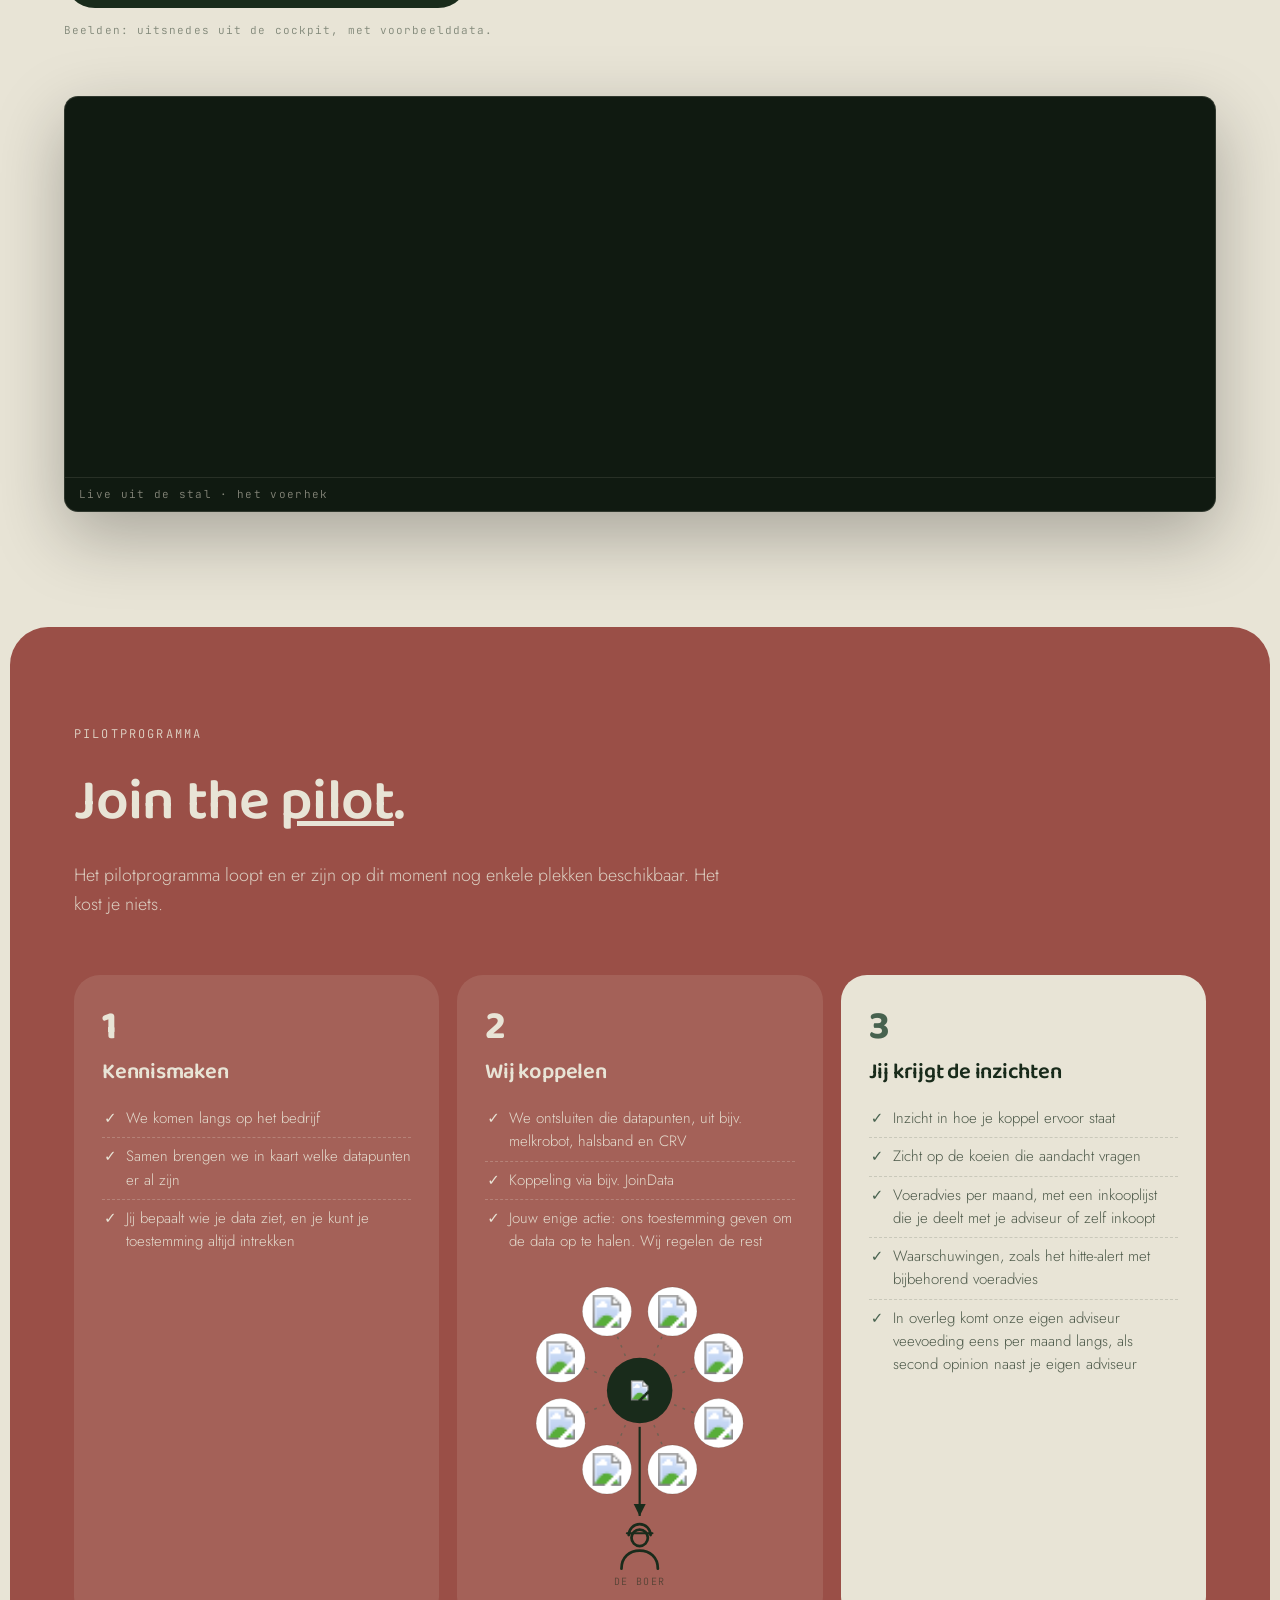
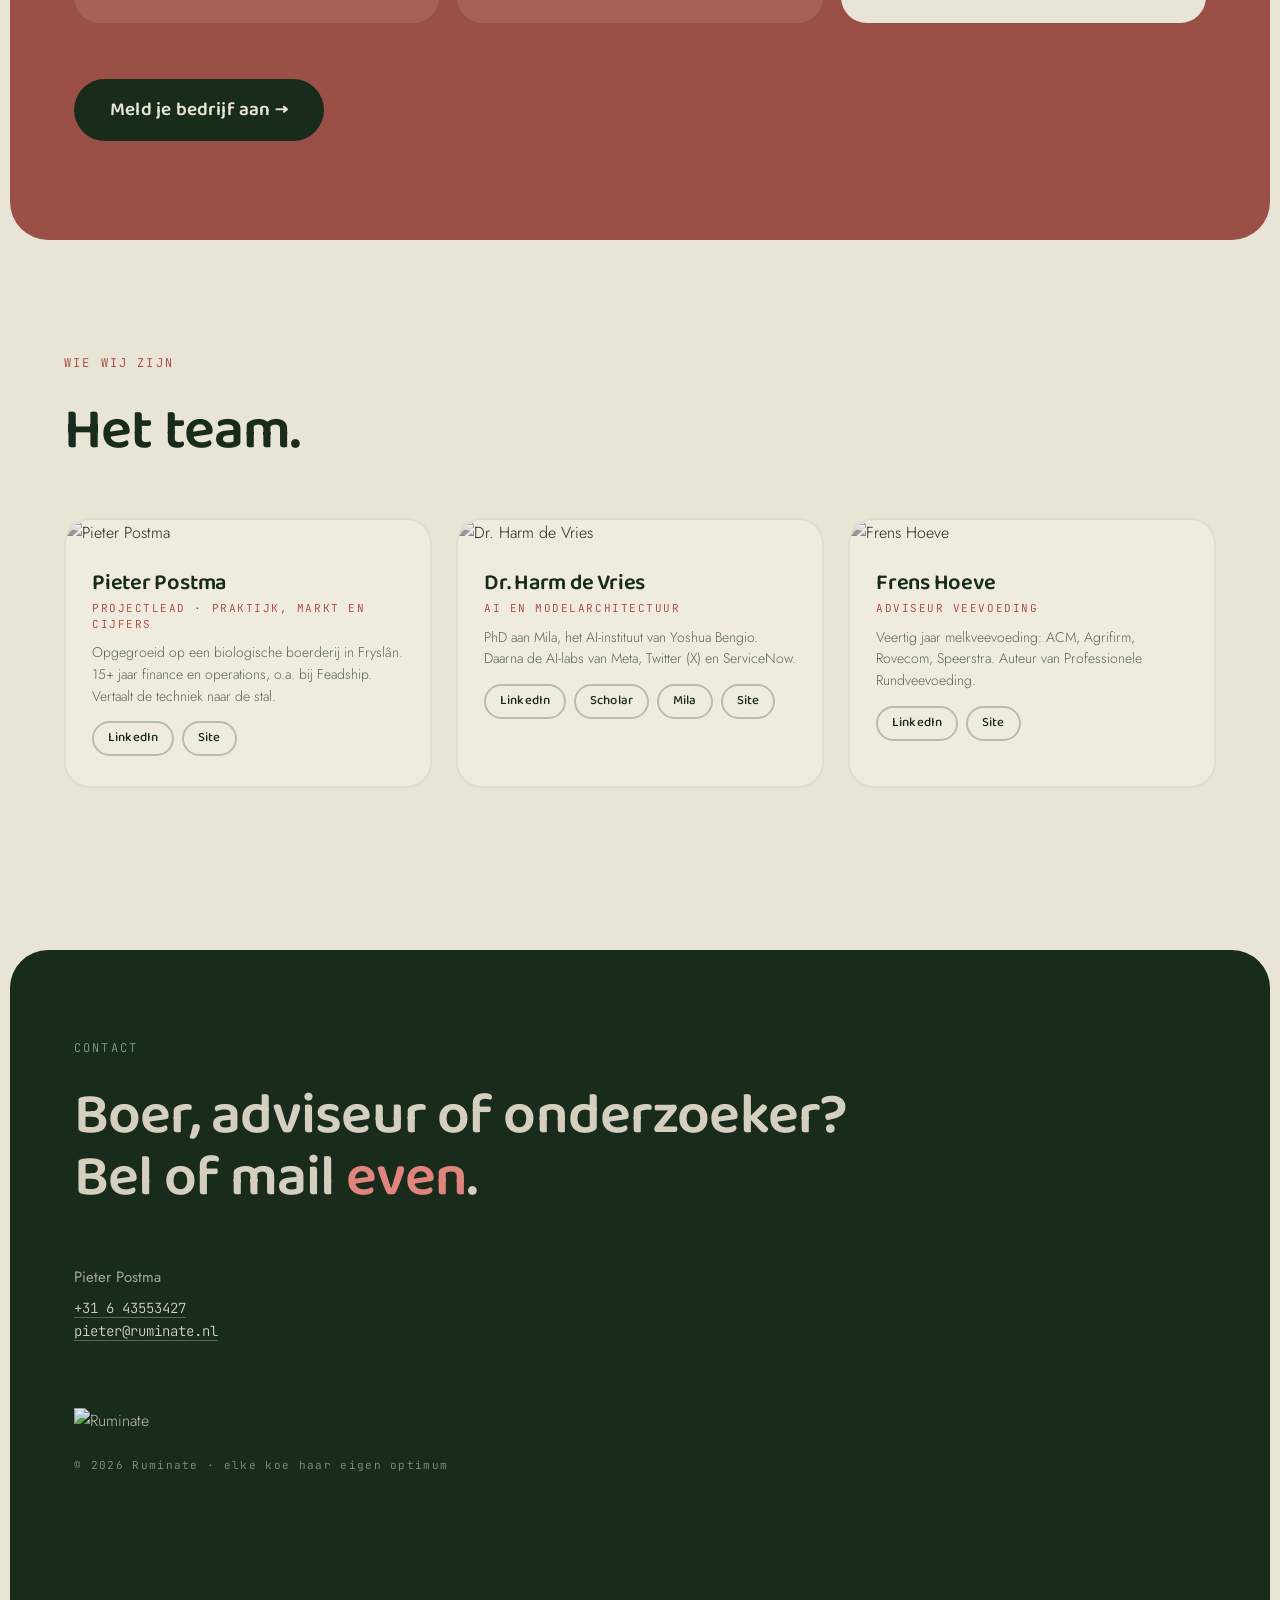
==== commit 8b214127: "landing: titel 'Voeradvies', pilotstap 3 met maandelijkse second opinion Co-Authored-By: Claude Fabl" ====
--- a/astro/index.html
+++ b/astro/index.html
@@ -1,5 +1,5 @@
 <!DOCTYPE html><html lang="nl"> <head><meta charset="UTF-8">
-<meta name="robots" content="noindex, nofollow"><meta name="viewport" content="width=device-width, initial-scale=1"><title>Ruminate · inzicht per koe</title><meta name="description" content="Ruminate maakt de data van je melkveebedrijf inzichtelijk: zie welke koeien niet optimaal presteren. Gratis pilotprogramma."><link rel="icon" href="branding/ruminate-icon-32.png"><link rel="preconnect" href="https://fonts.googleapis.com"><link rel="preconnect" href="https://fonts.gstatic.com" crossorigin><link href="https://fonts.googleapis.com/css2?family=Baloo+2:wght@500;600;700&family=Jost:wght@300;400;500&family=JetBrains+Mono:wght@300;400&display=swap" rel="stylesheet"><link rel="stylesheet" href="styles.css"></head> <body> <header id="kop"> <a class="woordmerk" href="#top">rum<span class="rum-i">ı</span>nate</a> <nav> <a href="#probleem">Probleem</a> <a href="#product">Product</a> <a href="#pilot">Pilot</a> <a href="#team">Team</a> <a href="#contact">Contact</a> </nav> </header> <main id="top"> <section class="blok hero"> <div class="binnen hero-grid"> <div class="hero-tekst"> <div class="kicker">Ruminate · voor melkveehouders</div> <h1>Elke koe<br>haar <span class="r">eigen</span><br>optimum<span class="r">.</span></h1> <p class="intro">Ruminate maakt de data die je bedrijf al heeft inzichtelijk: zie in één oogopslag welke koeien niet optimaal presteren, en wat je vandaag kunt doen.</p> <a class="knop reveal" style="margin-top:38px" href="#pilot">Join the pilot →</a> </div> <figure class="koefilm" aria-label="Grazende koe"> <div class="kader"><video autoplay muted loop playsinline preload="metadata" disablepictureinpicture src="media/grazende-koe.mp4?v=2"></video></div> </figure> </div> </section> <section class="blok" id="probleem" style="padding-top:6vh"> <div class="binnen"> <div class="kicker">Het probleem</div> <h2 class="reveal">Geen koe is <span class="r">gemiddeld</span>.</h2> <p class="intro reveal">Toch krijgt de hele koppel dezelfde voertabel. Iedere koe heeft haar eigen ideale zone; zit ze daarboven of daaronder, dan blijft er rendement liggen.</p> <div class="lat-wrap reveal"> <div class="lat-schaal" aria-hidden="true"> <span class="s-min">←&nbsp;weinig krachtvoer</span><span class="s-max">veel krachtvoer&nbsp;→</span> </div> <div class="lat-balk" aria-hidden="true"> <i class="z1"></i><i class="z2"></i><i class="z3"></i> <span class="optimum-tik"></span> <span class="naald" title="Iedere koe zit ergens anders op de lat"></span> </div> <div class="lat"> <div class="links"><h4>Te weinig energie</h4><p>Haar potentieel blijft onbenut.</p></div> <div class="midden"><h4>Optimaal</h4><p>De ideale zone: hier is ze op haar best. Smal, en per koe anders.</p></div> <div class="rechts"><h4>Te veel krachtvoer</h4><p>Verhoogd risico op:</p> <ul class="lat-lijst"><li>pensverzuring</li><li>klauwproblemen</li><li>langdurige uitval</li></ul></div> </div> <div class="lat-basis reveal"><h4>Het fundament: ruwvoer</h4><p>Ook het basisrantsoen aan het voerhek bepaalt of ze haar optimum haalt: voldoende structuur en de juiste energie voor de hele koppel.</p></div> <div class="feiten reveal"> <h4>Wat onderzoek laat zien</h4> <div class="feiten-rij"> <div class="feit-kaart"><b>~3&nbsp;kg</b><span>minder melk per dag bij een koe met pensverzuring</span></div> <div class="feit-kaart"><b>11–26%</b><span>van de melkkoeien kampt met pensverzuring, vaak zonder zichtbare symptomen</span></div> <div class="feit-kaart"><b>€200–400</b><span>geschatte schade per aangedane koe, per jaar</span></div> </div> <div class="feiten-bron">Bron: Nederlandse veldstudies &amp; inductieproeven, o.a. Kleen (2009); Khafipour (2009).</div> </div> </div> </div> </section> <section class="blok" id="product"> <div class="binnen"> <div class="kicker">Het product</div> <h2 class="reveal">Dit is de <span class="r">cockpit</span>.</h2> <p class="intro reveal">Wat je melkrobot, halsband en melkcontrole al meten, vertaald naar wat je vandaag per koe kunt doen. Voor de koe, voor de hele koppel, en voor het rantsoen.</p> <div class="cp-grid reveal"> <article class="cp-kaart"><div class="cp-beeld"><img src="media/cockpit/lat.webp?v=1" alt="Balk met de voerbalans van één koe: te weinig energie, optimum, te veel, verzuurt" loading="lazy"></div><div class="nr">Per koe</div><h3>Haar eigen optimum</h3><ul><li><b>Wat je ziet:</b> Of ze te weinig energie krijgt, goed zit, of te veel krachtvoer en richting verzuring gaat.</li><li><b>Wat je ziet:</b> Waaróm ze afwijkt: melkgift, herkauwen en melkcontrole naast haar eigen normaal.</li><li><b>Wat het je oplevert:</b> Je stuurt per koe in plaats van op het gemiddelde, en je weet of het aan het voer ligt vóór je ingrijpt.</li></ul></article> <article class="cp-kaart"><div class="cp-beeld"><img src="media/cockpit/advies.webp?v=1" alt="Adviesblok: krachtvoer van 4,0 naar 3,2 kg per dag" loading="lazy"></div><div class="nr">Per koe</div><h3>Wat je vandaag doet</h3><ul><li><b>Wat je ziet:</b> Hoeveel krachtvoer erbij of eraf aan de robot, met de reden.</li><li><b>Wat je ziet:</b> Wanneer je iets anders moet doen dan aan het voer draaien.</li><li><b>Wat het je oplevert:</b> Geen alarm zonder actie: je weet meteen wat je instelt.</li></ul></article> <article class="cp-kaart"><div class="cp-beeld"><img src="media/cockpit/kudde.webp?v=1" alt="Stippengrafiek van de koppel" loading="lazy"></div><div class="nr">De koppel</div><h3>Alle koeien in één beeld</h3><ul><li><b>Wat je ziet:</b> Elke stip een koe; hoeveel goed zitten en welke aandacht vragen.</li><li><b>Wat je ziet:</b> Melkgift, vet en eiwit van de koppel over de afgelopen maanden.</li><li><b>Wat het je oplevert:</b> In één blik zie je waar je tijd vandaag naartoe moet, en of een rantsoenwissel of hittegolf doorwerkt.</li></ul></article> <article class="cp-kaart"><div class="cp-beeld"><img src="media/cockpit/inkoop.webp?v=1" alt="Inkooplijst voor een maand, met hoeveelheden per product" loading="lazy"></div><div class="nr">De koppel</div><h3>Advies met inkooplijst</h3><ul><li><b>Wat je ziet:</b> Maandelijks rantsoenadvies voor het voerhek, doorgerekend naar kilo's en zakken voor jouw koppel.</li><li><b>Wat het je oplevert:</b> Deel het met je voeradviseur, of koop zelf in bij wie jij wilt. Onafhankelijk van wie het voer verkoopt.</li></ul></article> </div> <div class="cp-meer reveal"> <div><h4>Foto van de mest</h4><p>Upload een foto van de mest en we nemen het mestbeeld mee in het advies.</p></div> <div><h4>Waarschuwingen</h4><p>Bij hitte of andere risico's krijg je een seintje, met het voeradvies dat erbij hoort.</p></div> <div><h4>Jij beslist</h4><p>Samen met je voeradviseur of alleen: het advies en de inkooplijst zijn van jou. Jij bepaalt wat je ermee doet.</p></div> </div> <div class="cp-cta reveal"> <a class="knop" href="#pilot">Word pilotboer. Als eerste dit inzicht &rarr;</a> <a class="cp-login" href="cockpit.html">Pilotdeelnemer? Naar de cockpit</a> </div> <p class="cp-noot">Beelden: uitsnedes uit de cockpit, met voorbeelddata.</p> <figure class="product-film reveal" aria-label="Koeien aan het voerhek" style="margin-top:56px"> <video autoplay muted loop playsinline preload="metadata" disablepictureinpicture src="media/koeien-eten.mp4?v=2"></video> <figcaption>Live uit de stal &middot; het voerhek</figcaption> </figure> </div> </section> <section class="blok rood-blok" id="pilot"> <div class="binnen"> <div class="kicker">Pilotprogramma</div> <h2 class="reveal">Join the <u>pilot</u>.</h2> <p class="intro reveal">Het pilotprogramma loopt en er zijn op dit moment nog enkele plekken beschikbaar. Het kost je niets.</p> <div class="pilotkaarten reveal"> <div class="pk"><div class="nr">1</div><h3>Kennismaken</h3> <ul><li>We komen langs op het bedrijf</li><li>Samen brengen we in kaart welke datapunten er al zijn</li><li>Jij bepaalt wie je data ziet, en je kunt je toestemming altijd intrekken</li></ul></div> <div class="pk"><div class="nr">2</div><h3>Wij koppelen</h3> <ul><li>We ontsluiten die datapunten, uit bijv. melkrobot, halsband en CRV</li><li>Koppeling via bijv. JoinData</li><li>Jouw enige actie: ons toestemming geven om de data op te halen. Wij regelen de rest</li></ul> <div class="datakring reveal" aria-label="Datastromen komen samen bij Ruminate en gaan naar de boer"> <svg viewBox="0 0 340 348" xmlns="http://www.w3.org/2000/svg"> <defs> <marker id="dkpijl" viewBox="0 0 10 10" refX="8" refY="5" markerWidth="7" markerHeight="7" orient="auto"> <path d="M0 1 L8 5 L0 9 Z" fill="var(--groen)"></path> </marker> </defs> <g stroke="rgba(71,98,79,.55)" stroke-width="1.6"> <line class="stroom" x1="256.84467605606096" y1="163.97224264231843" x2="170" y2="128"></line><line class="stroom" x1="205.97224264231843" y1="214.84467605606096" x2="170" y2="128"></line><line class="stroom" x1="134.02775735768157" y1="214.84467605606096" x2="170" y2="128"></line><line class="stroom" x1="83.15532394393905" y1="163.97224264231846" x2="170" y2="128"></line><line class="stroom" x1="83.15532394393902" y1="92.02775735768162" x2="170" y2="128"></line><line class="stroom" x1="134.0277573576816" y1="41.15532394393904" x2="170" y2="128"></line><line class="stroom" x1="205.97224264231846" y1="41.15532394393905" x2="170" y2="128"></line><line class="stroom" x1="256.84467605606096" y1="92.02775735768158" x2="170" y2="128"></line> </g> <g> <circle cx="256.84467605606096" cy="163.97224264231843" r="27" fill="#fff" stroke="rgba(25,43,27,.15)"></circle> <image href="media/logos/lely.png" x="238.84467605606096" y="145.97224264231843" width="36" height="36" preserveAspectRatio="xMidYMid meet"></image> <title>Lely</title> </g><g> <circle cx="205.97224264231843" cy="214.84467605606096" r="27" fill="#fff" stroke="rgba(25,43,27,.15)"></circle> <image href="media/logos/delaval.png" x="187.97224264231843" y="196.84467605606096" width="36" height="36" preserveAspectRatio="xMidYMid meet"></image> <title>DeLaval</title> </g><g> <circle cx="134.02775735768157" cy="214.84467605606096" r="27" fill="#fff" stroke="rgba(25,43,27,.15)"></circle> <image href="media/logos/gea.svg" x="116.02775735768157" y="196.84467605606096" width="36" height="36" preserveAspectRatio="xMidYMid meet"></image> <title>GEA</title> </g><g> <circle cx="83.15532394393905" cy="163.97224264231846" r="27" fill="#fff" stroke="rgba(25,43,27,.15)"></circle> <image href="media/logos/nedap.svg" x="65.15532394393905" y="145.97224264231846" width="36" height="36" preserveAspectRatio="xMidYMid meet"></image> <title>Nedap</title> </g><g> <circle cx="83.15532394393902" cy="92.02775735768162" r="27" fill="#fff" stroke="rgba(25,43,27,.15)"></circle> <image href="media/logos/crv.png" x="65.15532394393902" y="74.02775735768162" width="36" height="36" preserveAspectRatio="xMidYMid meet"></image> <title>CRV</title> </g><g> <circle cx="134.0277573576816" cy="41.15532394393904" r="27" fill="#fff" stroke="rgba(25,43,27,.15)"></circle> <image href="media/logos/qlip.png" x="116.0277573576816" y="23.155323943939038" width="36" height="36" preserveAspectRatio="xMidYMid meet"></image> <title>Qlip</title> </g><g> <circle cx="205.97224264231846" cy="41.15532394393905" r="27" fill="#fff" stroke="rgba(25,43,27,.15)"></circle> <image href="media/logos/joindata.png" x="187.97224264231846" y="23.155323943939052" width="36" height="36" preserveAspectRatio="xMidYMid meet"></image> <title>JoinData</title> </g><g> <circle cx="256.84467605606096" cy="92.02775735768158" r="27" fill="#fff" stroke="rgba(25,43,27,.15)"></circle> <image href="media/logos/knmi.png" x="238.84467605606096" y="74.02775735768158" width="36" height="36" preserveAspectRatio="xMidYMid meet"></image> <title>KNMI</title> </g> <circle cx="170" cy="128" r="36" fill="var(--groen)"></circle> <image href="branding/ruminate-logo-creme.svg" x="141" y="117" width="58" height="22" preserveAspectRatio="xMidYMid meet"></image> <line x1="170" y1="168" x2="170" y2="266" stroke="var(--groen)" stroke-width="2.4" marker-end="url(#dkpijl)"></line> <g fill="none" stroke="var(--groen)" stroke-width="3" stroke-linecap="round"> <circle cx="170" cy="290" r="9"></circle> <path d="M158 287 a 12 12 0 0 1 24 0"></path> <path d="M156 285 h28" stroke-width="2.4"></path> <path d="M150 324 c 0 -13 9 -20 20 -20 s 20 7 20 20"></path> </g> <text x="170" y="342" text-anchor="middle" font-family="JetBrains Mono,monospace" font-size="11" letter-spacing="1.6" fill="rgba(25,43,27,.55)">DE BOER</text> </svg> </div></div> <div class="pk gratis"><div class="nr">3</div><h3>Jij krijgt de inzichten</h3> <ul><li>Inzicht in hoe je koppel ervoor staat</li><li>Zicht op de koeien die aandacht vragen</li><li>Voeradvies per maand, met een inkooplijst die je deelt met je adviseur of zelf inkoopt</li><li>Waarschuwingen, zoals het hitte-alert met bijbehorend voeradvies</li></ul></div> </div> <a class="knop" href="mailto:pilot@ruminate.nl?subject=Aanmelding%20pilotprogramma%20Ruminate">Meld je bedrijf aan →</a> </div> </section> <section class="blok" id="team"> <div class="binnen"> <div class="kicker">Wie wij zijn</div> <h2 class="reveal">Het team.</h2> <div class="team"> <div class="lid reveal"> <img src="team/pieter-postma-headshot.jpg" alt="Pieter Postma"> <div class="tekst"> <h3>Pieter Postma</h3><div class="rol">Projectlead · praktijk, markt en cijfers</div> <p>Opgegroeid op een biologische boerderij in Fryslân. 15+ jaar finance en operations, o.a. bij Feadship. Vertaalt de techniek naar de stal.</p> <div class="links"> <a href="https://www.linkedin.com/in/pieter-postma-b867252b" target="_blank" rel="noopener">LinkedIn</a><a href="https://www.novastarfinance.nl" target="_blank" rel="noopener">Site</a> </div> </div> </div><div class="lid reveal"> <img src="team/harm-de-vries-headshot.jpg" alt="Dr. Harm de Vries"> <div class="tekst"> <h3>Dr. Harm de Vries</h3><div class="rol">AI en modelarchitectuur</div> <p>PhD aan Mila, het AI-instituut van Yoshua Bengio. Daarna de AI-labs van Meta, Twitter (X) en ServiceNow.</p> <div class="links"> <a href="https://www.linkedin.com/in/harm-de-vries-8506ab57" target="_blank" rel="noopener">LinkedIn</a><a href="https://scholar.google.com/citations?user=LWrdpCsAAAAJ" target="_blank" rel="noopener">Scholar</a><a href="https://mila.quebec/en/directory/harm-de-vries" target="_blank" rel="noopener">Mila</a><a href="https://www.harmdevries.com/" target="_blank" rel="noopener">Site</a> </div> </div> </div><div class="lid reveal"> <img src="team/frens-hoeve-headshot.jpg?v=2" alt="Frens Hoeve"> <div class="tekst"> <h3>Frens Hoeve</h3><div class="rol">Adviseur veevoeding</div> <p>Veertig jaar melkveevoeding: ACM, Agrifirm, Rovecom, Speerstra. Auteur van Professionele Rundveevoeding.</p> <div class="links"> <a href="https://www.linkedin.com/in/frens-hoeve-6b059480" target="_blank" rel="noopener">LinkedIn</a><a href="https://melkveevoeding.jimdosite.com" target="_blank" rel="noopener">Site</a> </div> </div> </div> </div> </div> </section> <section class="voet" id="contact"> <div class="binnen"> <div class="kicker" style="color:var(--sage)">Contact</div> <h2 class="reveal">Boer, adviseur of onderzoeker?<br>Bel of mail <span class="r">even</span>.</h2> <div class="contact reveal"> <div><b>Pieter Postma</b><a href="tel:+31643553427">+31 6 43553427</a><br><a href="mailto:pieter@ruminate.nl">pieter@ruminate.nl</a></div> </div> <img class="logo" src="branding/ruminate-logo-creme.svg" alt="Ruminate"> <div class="fijn">© 2026 Ruminate · elke koe haar eigen optimum</div> </div> </section> </main> <script>
+<meta name="robots" content="noindex, nofollow"><meta name="viewport" content="width=device-width, initial-scale=1"><title>Ruminate · inzicht per koe</title><meta name="description" content="Ruminate maakt de data van je melkveebedrijf inzichtelijk: zie welke koeien niet optimaal presteren. Gratis pilotprogramma."><link rel="icon" href="branding/ruminate-icon-32.png"><link rel="preconnect" href="https://fonts.googleapis.com"><link rel="preconnect" href="https://fonts.gstatic.com" crossorigin><link href="https://fonts.googleapis.com/css2?family=Baloo+2:wght@500;600;700&family=Jost:wght@300;400;500&family=JetBrains+Mono:wght@300;400&display=swap" rel="stylesheet"><link rel="stylesheet" href="styles.css"></head> <body> <header id="kop"> <a class="woordmerk" href="#top">rum<span class="rum-i">ı</span>nate</a> <nav> <a href="#probleem">Probleem</a> <a href="#product">Product</a> <a href="#pilot">Pilot</a> <a href="#team">Team</a> <a href="#contact">Contact</a> </nav> </header> <main id="top"> <section class="blok hero"> <div class="binnen hero-grid"> <div class="hero-tekst"> <div class="kicker">Ruminate · voor melkveehouders</div> <h1>Elke koe<br>haar <span class="r">eigen</span><br>optimum<span class="r">.</span></h1> <p class="intro">Ruminate maakt de data die je bedrijf al heeft inzichtelijk: zie in één oogopslag welke koeien niet optimaal presteren, en wat je vandaag kunt doen.</p> <a class="knop reveal" style="margin-top:38px" href="#pilot">Join the pilot →</a> </div> <figure class="koefilm" aria-label="Grazende koe"> <div class="kader"><video autoplay muted loop playsinline preload="metadata" disablepictureinpicture src="media/grazende-koe.mp4?v=2"></video></div> </figure> </div> </section> <section class="blok" id="probleem" style="padding-top:6vh"> <div class="binnen"> <div class="kicker">Het probleem</div> <h2 class="reveal">Geen koe is <span class="r">gemiddeld</span>.</h2> <p class="intro reveal">Toch krijgt de hele koppel dezelfde voertabel. Iedere koe heeft haar eigen ideale zone; zit ze daarboven of daaronder, dan blijft er rendement liggen.</p> <div class="lat-wrap reveal"> <div class="lat-schaal" aria-hidden="true"> <span class="s-min">←&nbsp;weinig krachtvoer</span><span class="s-max">veel krachtvoer&nbsp;→</span> </div> <div class="lat-balk" aria-hidden="true"> <i class="z1"></i><i class="z2"></i><i class="z3"></i> <span class="optimum-tik"></span> <span class="naald" title="Iedere koe zit ergens anders op de lat"></span> </div> <div class="lat"> <div class="links"><h4>Te weinig energie</h4><p>Haar potentieel blijft onbenut.</p></div> <div class="midden"><h4>Optimaal</h4><p>De ideale zone: hier is ze op haar best. Smal, en per koe anders.</p></div> <div class="rechts"><h4>Te veel krachtvoer</h4><p>Verhoogd risico op:</p> <ul class="lat-lijst"><li>pensverzuring</li><li>klauwproblemen</li><li>langdurige uitval</li></ul></div> </div> <div class="lat-basis reveal"><h4>Het fundament: ruwvoer</h4><p>Ook het basisrantsoen aan het voerhek bepaalt of ze haar optimum haalt: voldoende structuur en de juiste energie voor de hele koppel.</p></div> <div class="feiten reveal"> <h4>Wat onderzoek laat zien</h4> <div class="feiten-rij"> <div class="feit-kaart"><b>~3&nbsp;kg</b><span>minder melk per dag bij een koe met pensverzuring</span></div> <div class="feit-kaart"><b>11–26%</b><span>van de melkkoeien kampt met pensverzuring, vaak zonder zichtbare symptomen</span></div> <div class="feit-kaart"><b>€200–400</b><span>geschatte schade per aangedane koe, per jaar</span></div> </div> <div class="feiten-bron">Bron: Nederlandse veldstudies &amp; inductieproeven, o.a. Kleen (2009); Khafipour (2009).</div> </div> </div> </div> </section> <section class="blok" id="product"> <div class="binnen"> <div class="kicker">Het product</div> <h2 class="reveal">Dit is de <span class="r">cockpit</span>.</h2> <p class="intro reveal">Wat je melkrobot, halsband en melkcontrole al meten, vertaald naar wat je vandaag per koe kunt doen. Voor de koe, voor de hele koppel, en voor het rantsoen.</p> <div class="cp-grid reveal"> <article class="cp-kaart"><div class="cp-beeld"><img src="media/cockpit/lat.webp?v=1" alt="Balk met de voerbalans van één koe: te weinig energie, optimum, te veel, verzuurt" loading="lazy"></div><div class="nr">Per koe</div><h3>Haar eigen optimum</h3><ul><li><b>Wat je ziet:</b> Of ze te weinig energie krijgt, goed zit, of te veel krachtvoer en richting verzuring gaat.</li><li><b>Wat je ziet:</b> Waaróm ze afwijkt: melkgift, herkauwen en melkcontrole naast haar eigen normaal.</li><li><b>Wat het je oplevert:</b> Je stuurt per koe in plaats van op het gemiddelde, en je weet of het aan het voer ligt vóór je ingrijpt.</li></ul></article> <article class="cp-kaart"><div class="cp-beeld"><img src="media/cockpit/advies.webp?v=1" alt="Adviesblok: krachtvoer van 4,0 naar 3,2 kg per dag" loading="lazy"></div><div class="nr">Per koe</div><h3>Wat je vandaag doet</h3><ul><li><b>Wat je ziet:</b> Hoeveel krachtvoer erbij of eraf aan de robot, met de reden.</li><li><b>Wat je ziet:</b> Wanneer je iets anders moet doen dan aan het voer draaien.</li><li><b>Wat het je oplevert:</b> Geen alarm zonder actie: je weet meteen wat je instelt.</li></ul></article> <article class="cp-kaart"><div class="cp-beeld"><img src="media/cockpit/kudde.webp?v=1" alt="Stippengrafiek van de koppel" loading="lazy"></div><div class="nr">De koppel</div><h3>Alle koeien in één beeld</h3><ul><li><b>Wat je ziet:</b> Elke stip een koe; hoeveel goed zitten en welke aandacht vragen.</li><li><b>Wat je ziet:</b> Melkgift, vet en eiwit van de koppel over de afgelopen maanden.</li><li><b>Wat het je oplevert:</b> In één blik zie je waar je tijd vandaag naartoe moet, en of een rantsoenwissel of hittegolf doorwerkt.</li></ul></article> <article class="cp-kaart"><div class="cp-beeld"><img src="media/cockpit/inkoop.webp?v=1" alt="Inkooplijst voor een maand, met hoeveelheden per product" loading="lazy"></div><div class="nr">De koppel</div><h3>Voeradvies</h3><ul><li><b>Wat je ziet:</b> Maandelijks rantsoenadvies voor het voerhek, doorgerekend naar kilo's en zakken voor jouw koppel.</li><li><b>Wat het je oplevert:</b> Deel het met je voeradviseur, of koop zelf in bij wie jij wilt. Onafhankelijk van wie het voer verkoopt.</li></ul></article> </div> <div class="cp-meer reveal"> <div><h4>Foto van de mest</h4><p>Upload een foto van de mest en we nemen het mestbeeld mee in het advies.</p></div> <div><h4>Waarschuwingen</h4><p>Bij hitte of andere risico's krijg je een seintje, met het voeradvies dat erbij hoort.</p></div> <div><h4>Jij beslist</h4><p>Samen met je voeradviseur of alleen: het advies en de inkooplijst zijn van jou. Jij bepaalt wat je ermee doet.</p></div> </div> <div class="cp-cta reveal"> <a class="knop" href="#pilot">Word pilotboer. Als eerste dit inzicht &rarr;</a> <a class="cp-login" href="cockpit.html">Pilotdeelnemer? Naar de cockpit</a> </div> <p class="cp-noot">Beelden: uitsnedes uit de cockpit, met voorbeelddata.</p> <figure class="product-film reveal" aria-label="Koeien aan het voerhek" style="margin-top:56px"> <video autoplay muted loop playsinline preload="metadata" disablepictureinpicture src="media/koeien-eten.mp4?v=2"></video> <figcaption>Live uit de stal &middot; het voerhek</figcaption> </figure> </div> </section> <section class="blok rood-blok" id="pilot"> <div class="binnen"> <div class="kicker">Pilotprogramma</div> <h2 class="reveal">Join the <u>pilot</u>.</h2> <p class="intro reveal">Het pilotprogramma loopt en er zijn op dit moment nog enkele plekken beschikbaar. Het kost je niets.</p> <div class="pilotkaarten reveal"> <div class="pk"><div class="nr">1</div><h3>Kennismaken</h3> <ul><li>We komen langs op het bedrijf</li><li>Samen brengen we in kaart welke datapunten er al zijn</li><li>Jij bepaalt wie je data ziet, en je kunt je toestemming altijd intrekken</li></ul></div> <div class="pk"><div class="nr">2</div><h3>Wij koppelen</h3> <ul><li>We ontsluiten die datapunten, uit bijv. melkrobot, halsband en CRV</li><li>Koppeling via bijv. JoinData</li><li>Jouw enige actie: ons toestemming geven om de data op te halen. Wij regelen de rest</li></ul> <div class="datakring reveal" aria-label="Datastromen komen samen bij Ruminate en gaan naar de boer"> <svg viewBox="0 0 340 348" xmlns="http://www.w3.org/2000/svg"> <defs> <marker id="dkpijl" viewBox="0 0 10 10" refX="8" refY="5" markerWidth="7" markerHeight="7" orient="auto"> <path d="M0 1 L8 5 L0 9 Z" fill="var(--groen)"></path> </marker> </defs> <g stroke="rgba(71,98,79,.55)" stroke-width="1.6"> <line class="stroom" x1="256.84467605606096" y1="163.97224264231843" x2="170" y2="128"></line><line class="stroom" x1="205.97224264231843" y1="214.84467605606096" x2="170" y2="128"></line><line class="stroom" x1="134.02775735768157" y1="214.84467605606096" x2="170" y2="128"></line><line class="stroom" x1="83.15532394393905" y1="163.97224264231846" x2="170" y2="128"></line><line class="stroom" x1="83.15532394393902" y1="92.02775735768162" x2="170" y2="128"></line><line class="stroom" x1="134.0277573576816" y1="41.15532394393904" x2="170" y2="128"></line><line class="stroom" x1="205.97224264231846" y1="41.15532394393905" x2="170" y2="128"></line><line class="stroom" x1="256.84467605606096" y1="92.02775735768158" x2="170" y2="128"></line> </g> <g> <circle cx="256.84467605606096" cy="163.97224264231843" r="27" fill="#fff" stroke="rgba(25,43,27,.15)"></circle> <image href="media/logos/lely.png" x="238.84467605606096" y="145.97224264231843" width="36" height="36" preserveAspectRatio="xMidYMid meet"></image> <title>Lely</title> </g><g> <circle cx="205.97224264231843" cy="214.84467605606096" r="27" fill="#fff" stroke="rgba(25,43,27,.15)"></circle> <image href="media/logos/delaval.png" x="187.97224264231843" y="196.84467605606096" width="36" height="36" preserveAspectRatio="xMidYMid meet"></image> <title>DeLaval</title> </g><g> <circle cx="134.02775735768157" cy="214.84467605606096" r="27" fill="#fff" stroke="rgba(25,43,27,.15)"></circle> <image href="media/logos/gea.svg" x="116.02775735768157" y="196.84467605606096" width="36" height="36" preserveAspectRatio="xMidYMid meet"></image> <title>GEA</title> </g><g> <circle cx="83.15532394393905" cy="163.97224264231846" r="27" fill="#fff" stroke="rgba(25,43,27,.15)"></circle> <image href="media/logos/nedap.svg" x="65.15532394393905" y="145.97224264231846" width="36" height="36" preserveAspectRatio="xMidYMid meet"></image> <title>Nedap</title> </g><g> <circle cx="83.15532394393902" cy="92.02775735768162" r="27" fill="#fff" stroke="rgba(25,43,27,.15)"></circle> <image href="media/logos/crv.png" x="65.15532394393902" y="74.02775735768162" width="36" height="36" preserveAspectRatio="xMidYMid meet"></image> <title>CRV</title> </g><g> <circle cx="134.0277573576816" cy="41.15532394393904" r="27" fill="#fff" stroke="rgba(25,43,27,.15)"></circle> <image href="media/logos/qlip.png" x="116.0277573576816" y="23.155323943939038" width="36" height="36" preserveAspectRatio="xMidYMid meet"></image> <title>Qlip</title> </g><g> <circle cx="205.97224264231846" cy="41.15532394393905" r="27" fill="#fff" stroke="rgba(25,43,27,.15)"></circle> <image href="media/logos/joindata.png" x="187.97224264231846" y="23.155323943939052" width="36" height="36" preserveAspectRatio="xMidYMid meet"></image> <title>JoinData</title> </g><g> <circle cx="256.84467605606096" cy="92.02775735768158" r="27" fill="#fff" stroke="rgba(25,43,27,.15)"></circle> <image href="media/logos/knmi.png" x="238.84467605606096" y="74.02775735768158" width="36" height="36" preserveAspectRatio="xMidYMid meet"></image> <title>KNMI</title> </g> <circle cx="170" cy="128" r="36" fill="var(--groen)"></circle> <image href="branding/ruminate-logo-creme.svg" x="141" y="117" width="58" height="22" preserveAspectRatio="xMidYMid meet"></image> <line x1="170" y1="168" x2="170" y2="266" stroke="var(--groen)" stroke-width="2.4" marker-end="url(#dkpijl)"></line> <g fill="none" stroke="var(--groen)" stroke-width="3" stroke-linecap="round"> <circle cx="170" cy="290" r="9"></circle> <path d="M158 287 a 12 12 0 0 1 24 0"></path> <path d="M156 285 h28" stroke-width="2.4"></path> <path d="M150 324 c 0 -13 9 -20 20 -20 s 20 7 20 20"></path> </g> <text x="170" y="342" text-anchor="middle" font-family="JetBrains Mono,monospace" font-size="11" letter-spacing="1.6" fill="rgba(25,43,27,.55)">DE BOER</text> </svg> </div></div> <div class="pk gratis"><div class="nr">3</div><h3>Jij krijgt de inzichten</h3> <ul><li>Inzicht in hoe je koppel ervoor staat</li><li>Zicht op de koeien die aandacht vragen</li><li>Voeradvies per maand, met een inkooplijst die je deelt met je adviseur of zelf inkoopt</li><li>Waarschuwingen, zoals het hitte-alert met bijbehorend voeradvies</li><li>In overleg komt onze eigen adviseur veevoeding eens per maand langs, als second opinion naast je eigen adviseur</li></ul></div> </div> <a class="knop" href="mailto:pilot@ruminate.nl?subject=Aanmelding%20pilotprogramma%20Ruminate">Meld je bedrijf aan →</a> </div> </section> <section class="blok" id="team"> <div class="binnen"> <div class="kicker">Wie wij zijn</div> <h2 class="reveal">Het team.</h2> <div class="team"> <div class="lid reveal"> <img src="team/pieter-postma-headshot.jpg" alt="Pieter Postma"> <div class="tekst"> <h3>Pieter Postma</h3><div class="rol">Projectlead · praktijk, markt en cijfers</div> <p>Opgegroeid op een biologische boerderij in Fryslân. 15+ jaar finance en operations, o.a. bij Feadship. Vertaalt de techniek naar de stal.</p> <div class="links"> <a href="https://www.linkedin.com/in/pieter-postma-b867252b" target="_blank" rel="noopener">LinkedIn</a><a href="https://www.novastarfinance.nl" target="_blank" rel="noopener">Site</a> </div> </div> </div><div class="lid reveal"> <img src="team/harm-de-vries-headshot.jpg" alt="Dr. Harm de Vries"> <div class="tekst"> <h3>Dr. Harm de Vries</h3><div class="rol">AI en modelarchitectuur</div> <p>PhD aan Mila, het AI-instituut van Yoshua Bengio. Daarna de AI-labs van Meta, Twitter (X) en ServiceNow.</p> <div class="links"> <a href="https://www.linkedin.com/in/harm-de-vries-8506ab57" target="_blank" rel="noopener">LinkedIn</a><a href="https://scholar.google.com/citations?user=LWrdpCsAAAAJ" target="_blank" rel="noopener">Scholar</a><a href="https://mila.quebec/en/directory/harm-de-vries" target="_blank" rel="noopener">Mila</a><a href="https://www.harmdevries.com/" target="_blank" rel="noopener">Site</a> </div> </div> </div><div class="lid reveal"> <img src="team/frens-hoeve-headshot.jpg?v=2" alt="Frens Hoeve"> <div class="tekst"> <h3>Frens Hoeve</h3><div class="rol">Adviseur veevoeding</div> <p>Veertig jaar melkveevoeding: ACM, Agrifirm, Rovecom, Speerstra. Auteur van Professionele Rundveevoeding.</p> <div class="links"> <a href="https://www.linkedin.com/in/frens-hoeve-6b059480" target="_blank" rel="noopener">LinkedIn</a><a href="https://melkveevoeding.jimdosite.com" target="_blank" rel="noopener">Site</a> </div> </div> </div> </div> </div> </section> <section class="voet" id="contact"> <div class="binnen"> <div class="kicker" style="color:var(--sage)">Contact</div> <h2 class="reveal">Boer, adviseur of onderzoeker?<br>Bel of mail <span class="r">even</span>.</h2> <div class="contact reveal"> <div><b>Pieter Postma</b><a href="tel:+31643553427">+31 6 43553427</a><br><a href="mailto:pieter@ruminate.nl">pieter@ruminate.nl</a></div> </div> <img class="logo" src="branding/ruminate-logo-creme.svg" alt="Ruminate"> <div class="fijn">© 2026 Ruminate · elke koe haar eigen optimum</div> </div> </section> </main> <script>
 /* reveals, meekleurende header, video's en parallax: zelfde gedrag als de HTML-site */
 (function(){
   var io = new IntersectionObserver(function(es){
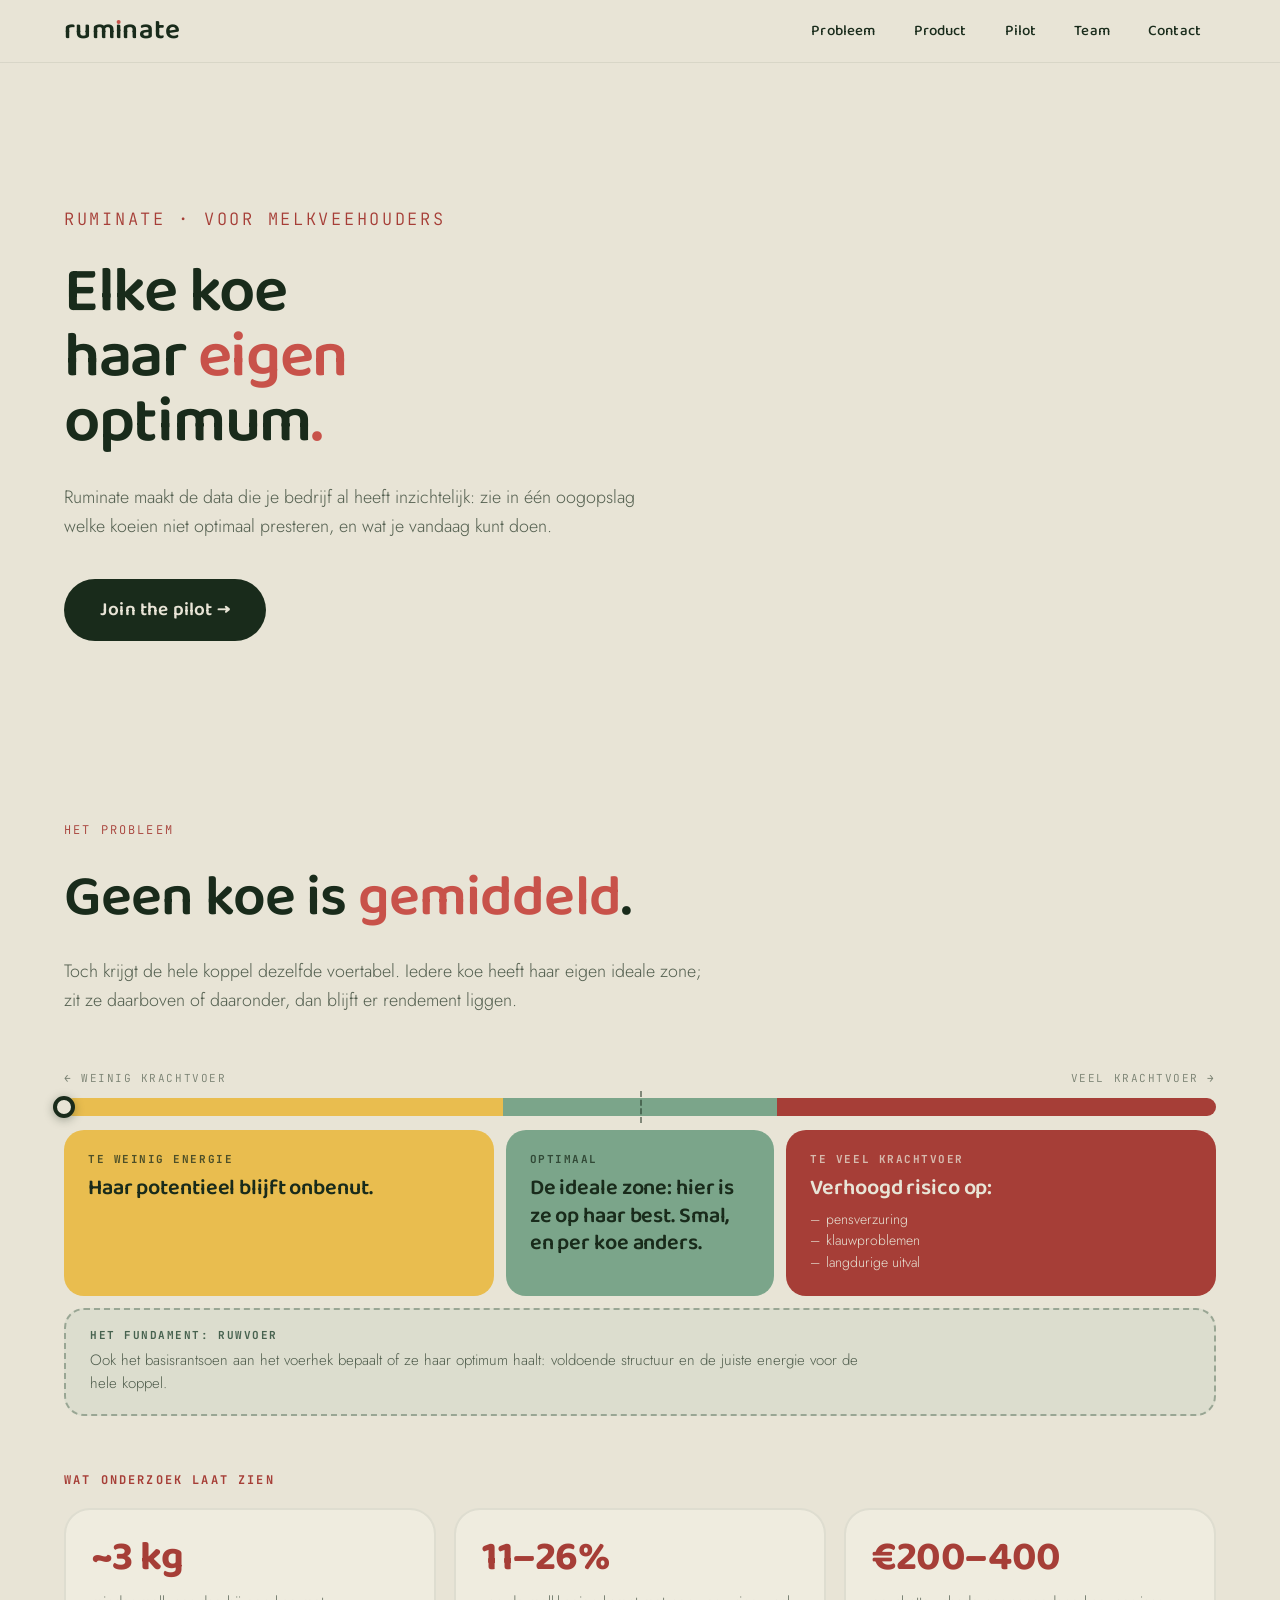
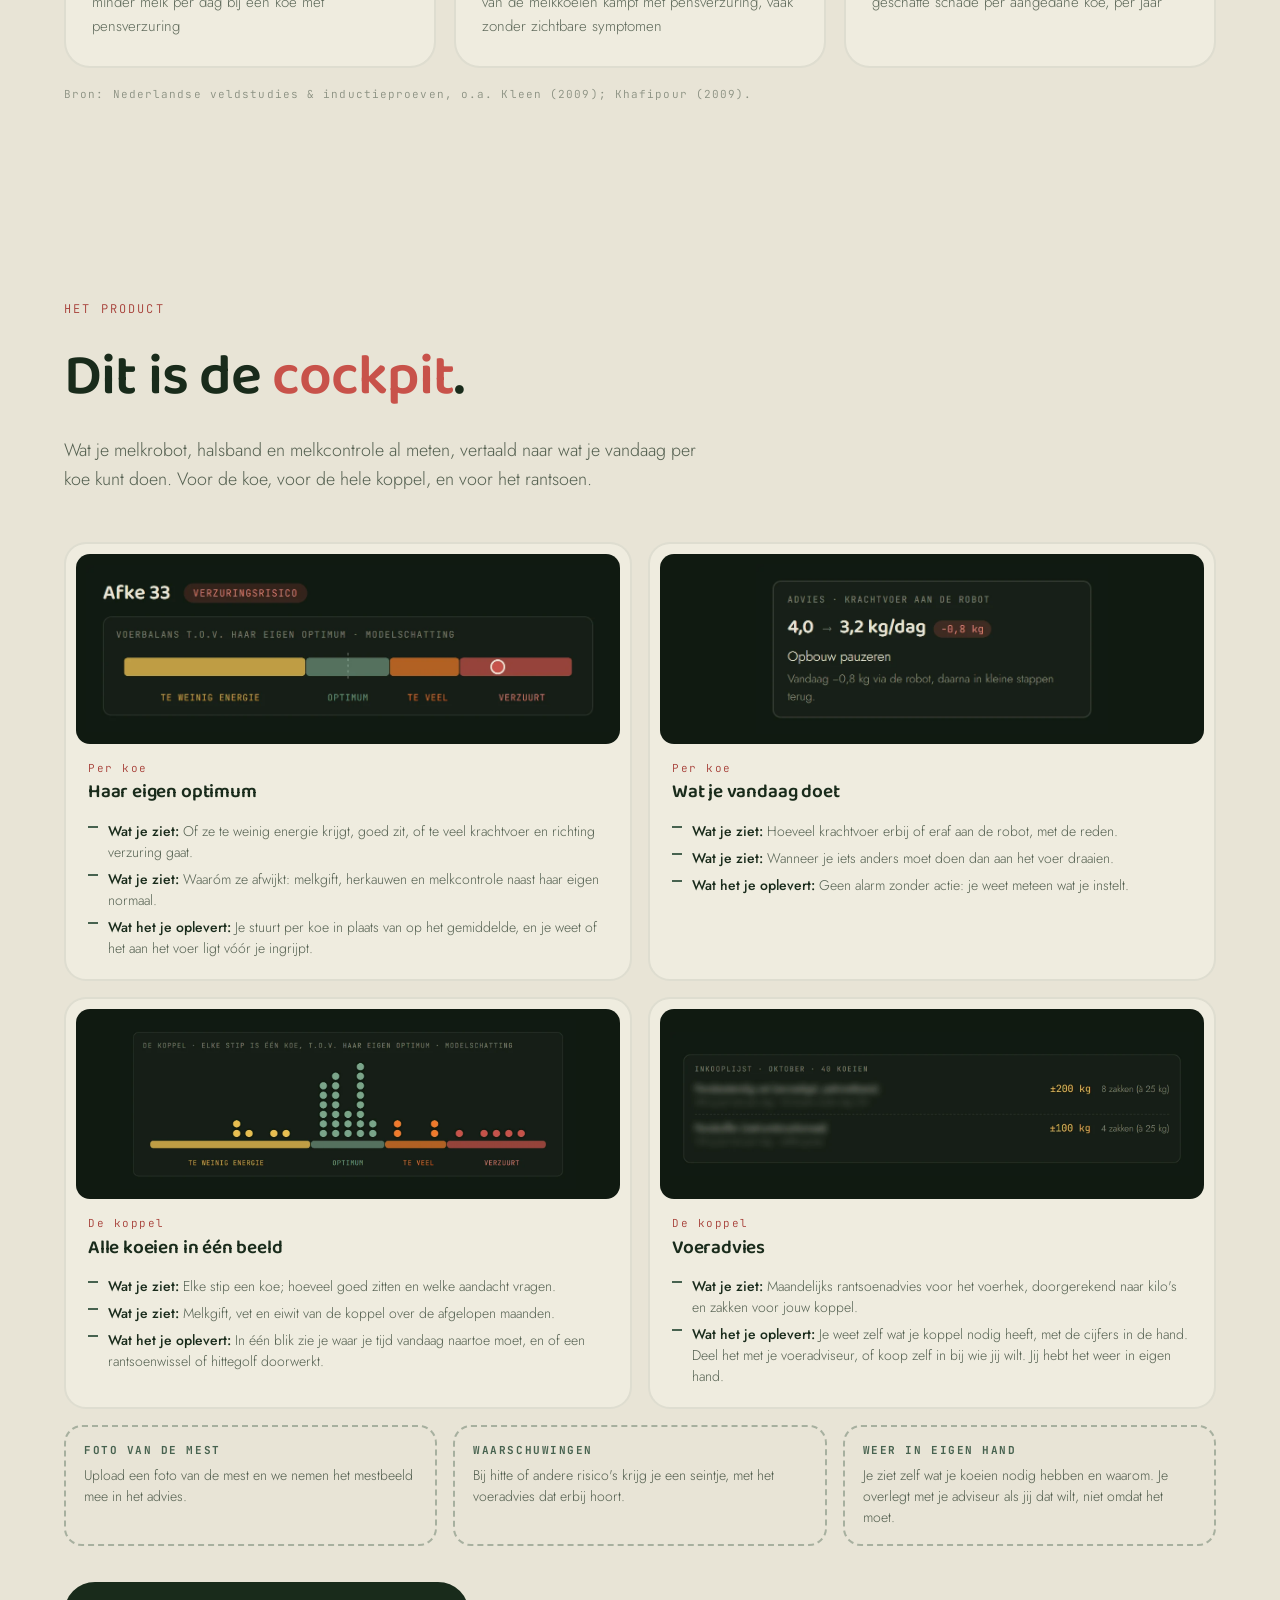
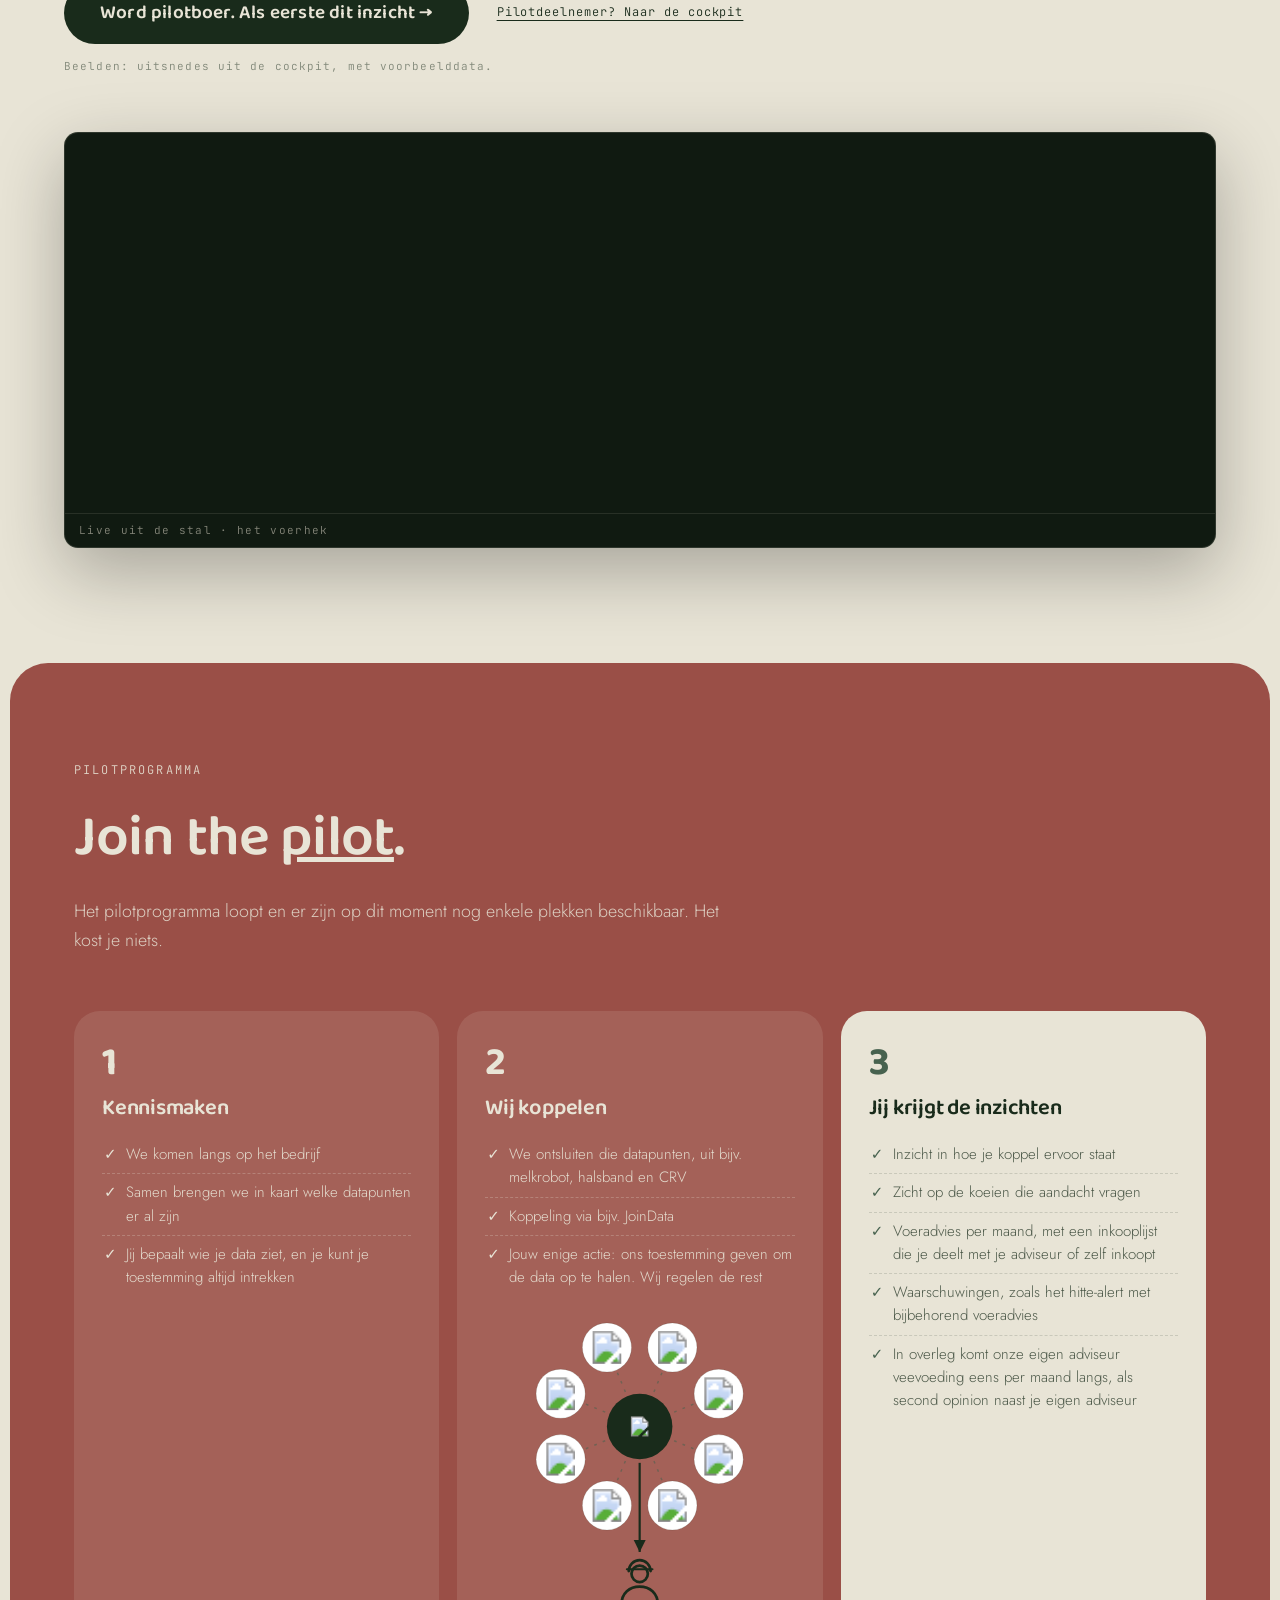
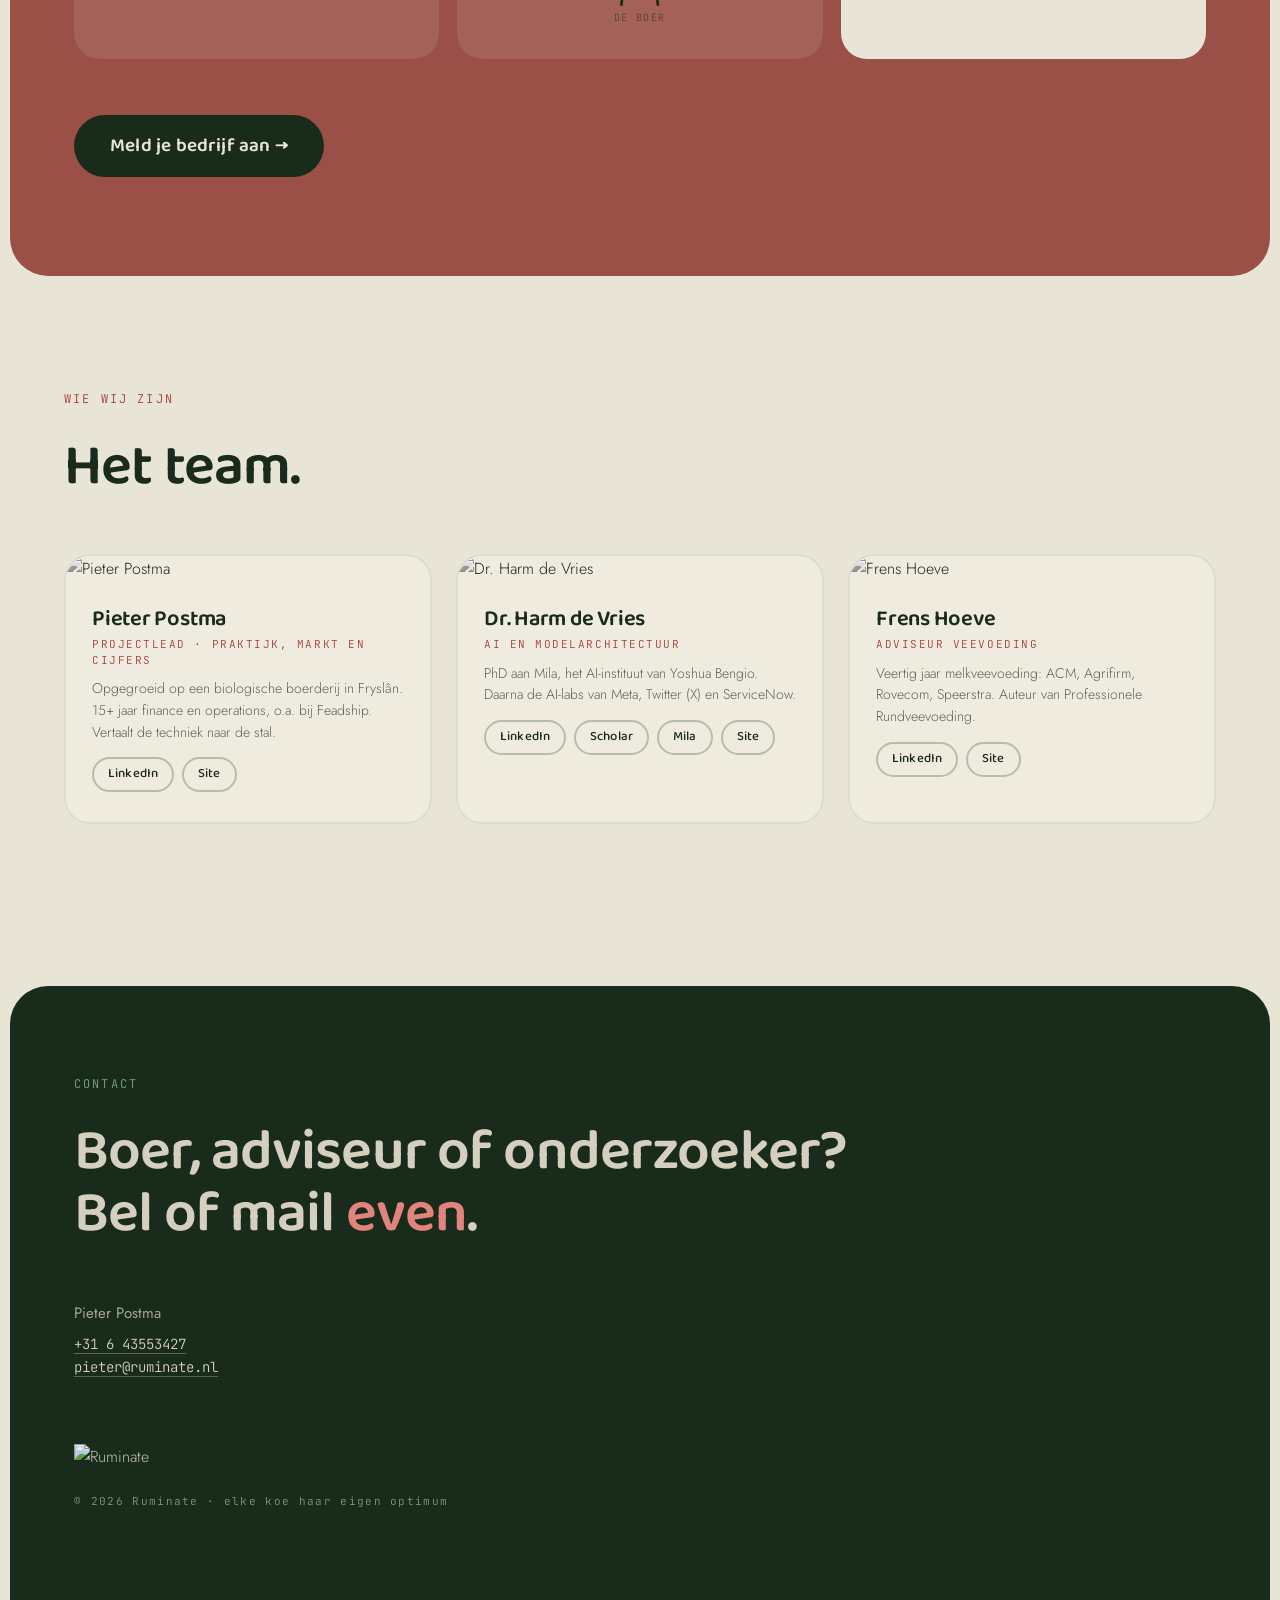
==== commit 950c5b77: "landing: 'weer in eigen hand' bij voeradvies Co-Authored-By: Claude Fable 5.1 <noreply@anthropic.com" ====
--- a/astro/index.html
+++ b/astro/index.html
@@ -1,5 +1,5 @@
 <!DOCTYPE html><html lang="nl"> <head><meta charset="UTF-8">
-<meta name="robots" content="noindex, nofollow"><meta name="viewport" content="width=device-width, initial-scale=1"><title>Ruminate · inzicht per koe</title><meta name="description" content="Ruminate maakt de data van je melkveebedrijf inzichtelijk: zie welke koeien niet optimaal presteren. Gratis pilotprogramma."><link rel="icon" href="branding/ruminate-icon-32.png"><link rel="preconnect" href="https://fonts.googleapis.com"><link rel="preconnect" href="https://fonts.gstatic.com" crossorigin><link href="https://fonts.googleapis.com/css2?family=Baloo+2:wght@500;600;700&family=Jost:wght@300;400;500&family=JetBrains+Mono:wght@300;400&display=swap" rel="stylesheet"><link rel="stylesheet" href="styles.css"></head> <body> <header id="kop"> <a class="woordmerk" href="#top">rum<span class="rum-i">ı</span>nate</a> <nav> <a href="#probleem">Probleem</a> <a href="#product">Product</a> <a href="#pilot">Pilot</a> <a href="#team">Team</a> <a href="#contact">Contact</a> </nav> </header> <main id="top"> <section class="blok hero"> <div class="binnen hero-grid"> <div class="hero-tekst"> <div class="kicker">Ruminate · voor melkveehouders</div> <h1>Elke koe<br>haar <span class="r">eigen</span><br>optimum<span class="r">.</span></h1> <p class="intro">Ruminate maakt de data die je bedrijf al heeft inzichtelijk: zie in één oogopslag welke koeien niet optimaal presteren, en wat je vandaag kunt doen.</p> <a class="knop reveal" style="margin-top:38px" href="#pilot">Join the pilot →</a> </div> <figure class="koefilm" aria-label="Grazende koe"> <div class="kader"><video autoplay muted loop playsinline preload="metadata" disablepictureinpicture src="media/grazende-koe.mp4?v=2"></video></div> </figure> </div> </section> <section class="blok" id="probleem" style="padding-top:6vh"> <div class="binnen"> <div class="kicker">Het probleem</div> <h2 class="reveal">Geen koe is <span class="r">gemiddeld</span>.</h2> <p class="intro reveal">Toch krijgt de hele koppel dezelfde voertabel. Iedere koe heeft haar eigen ideale zone; zit ze daarboven of daaronder, dan blijft er rendement liggen.</p> <div class="lat-wrap reveal"> <div class="lat-schaal" aria-hidden="true"> <span class="s-min">←&nbsp;weinig krachtvoer</span><span class="s-max">veel krachtvoer&nbsp;→</span> </div> <div class="lat-balk" aria-hidden="true"> <i class="z1"></i><i class="z2"></i><i class="z3"></i> <span class="optimum-tik"></span> <span class="naald" title="Iedere koe zit ergens anders op de lat"></span> </div> <div class="lat"> <div class="links"><h4>Te weinig energie</h4><p>Haar potentieel blijft onbenut.</p></div> <div class="midden"><h4>Optimaal</h4><p>De ideale zone: hier is ze op haar best. Smal, en per koe anders.</p></div> <div class="rechts"><h4>Te veel krachtvoer</h4><p>Verhoogd risico op:</p> <ul class="lat-lijst"><li>pensverzuring</li><li>klauwproblemen</li><li>langdurige uitval</li></ul></div> </div> <div class="lat-basis reveal"><h4>Het fundament: ruwvoer</h4><p>Ook het basisrantsoen aan het voerhek bepaalt of ze haar optimum haalt: voldoende structuur en de juiste energie voor de hele koppel.</p></div> <div class="feiten reveal"> <h4>Wat onderzoek laat zien</h4> <div class="feiten-rij"> <div class="feit-kaart"><b>~3&nbsp;kg</b><span>minder melk per dag bij een koe met pensverzuring</span></div> <div class="feit-kaart"><b>11–26%</b><span>van de melkkoeien kampt met pensverzuring, vaak zonder zichtbare symptomen</span></div> <div class="feit-kaart"><b>€200–400</b><span>geschatte schade per aangedane koe, per jaar</span></div> </div> <div class="feiten-bron">Bron: Nederlandse veldstudies &amp; inductieproeven, o.a. Kleen (2009); Khafipour (2009).</div> </div> </div> </div> </section> <section class="blok" id="product"> <div class="binnen"> <div class="kicker">Het product</div> <h2 class="reveal">Dit is de <span class="r">cockpit</span>.</h2> <p class="intro reveal">Wat je melkrobot, halsband en melkcontrole al meten, vertaald naar wat je vandaag per koe kunt doen. Voor de koe, voor de hele koppel, en voor het rantsoen.</p> <div class="cp-grid reveal"> <article class="cp-kaart"><div class="cp-beeld"><img src="media/cockpit/lat.webp?v=1" alt="Balk met de voerbalans van één koe: te weinig energie, optimum, te veel, verzuurt" loading="lazy"></div><div class="nr">Per koe</div><h3>Haar eigen optimum</h3><ul><li><b>Wat je ziet:</b> Of ze te weinig energie krijgt, goed zit, of te veel krachtvoer en richting verzuring gaat.</li><li><b>Wat je ziet:</b> Waaróm ze afwijkt: melkgift, herkauwen en melkcontrole naast haar eigen normaal.</li><li><b>Wat het je oplevert:</b> Je stuurt per koe in plaats van op het gemiddelde, en je weet of het aan het voer ligt vóór je ingrijpt.</li></ul></article> <article class="cp-kaart"><div class="cp-beeld"><img src="media/cockpit/advies.webp?v=1" alt="Adviesblok: krachtvoer van 4,0 naar 3,2 kg per dag" loading="lazy"></div><div class="nr">Per koe</div><h3>Wat je vandaag doet</h3><ul><li><b>Wat je ziet:</b> Hoeveel krachtvoer erbij of eraf aan de robot, met de reden.</li><li><b>Wat je ziet:</b> Wanneer je iets anders moet doen dan aan het voer draaien.</li><li><b>Wat het je oplevert:</b> Geen alarm zonder actie: je weet meteen wat je instelt.</li></ul></article> <article class="cp-kaart"><div class="cp-beeld"><img src="media/cockpit/kudde.webp?v=1" alt="Stippengrafiek van de koppel" loading="lazy"></div><div class="nr">De koppel</div><h3>Alle koeien in één beeld</h3><ul><li><b>Wat je ziet:</b> Elke stip een koe; hoeveel goed zitten en welke aandacht vragen.</li><li><b>Wat je ziet:</b> Melkgift, vet en eiwit van de koppel over de afgelopen maanden.</li><li><b>Wat het je oplevert:</b> In één blik zie je waar je tijd vandaag naartoe moet, en of een rantsoenwissel of hittegolf doorwerkt.</li></ul></article> <article class="cp-kaart"><div class="cp-beeld"><img src="media/cockpit/inkoop.webp?v=1" alt="Inkooplijst voor een maand, met hoeveelheden per product" loading="lazy"></div><div class="nr">De koppel</div><h3>Voeradvies</h3><ul><li><b>Wat je ziet:</b> Maandelijks rantsoenadvies voor het voerhek, doorgerekend naar kilo's en zakken voor jouw koppel.</li><li><b>Wat het je oplevert:</b> Deel het met je voeradviseur, of koop zelf in bij wie jij wilt. Onafhankelijk van wie het voer verkoopt.</li></ul></article> </div> <div class="cp-meer reveal"> <div><h4>Foto van de mest</h4><p>Upload een foto van de mest en we nemen het mestbeeld mee in het advies.</p></div> <div><h4>Waarschuwingen</h4><p>Bij hitte of andere risico's krijg je een seintje, met het voeradvies dat erbij hoort.</p></div> <div><h4>Jij beslist</h4><p>Samen met je voeradviseur of alleen: het advies en de inkooplijst zijn van jou. Jij bepaalt wat je ermee doet.</p></div> </div> <div class="cp-cta reveal"> <a class="knop" href="#pilot">Word pilotboer. Als eerste dit inzicht &rarr;</a> <a class="cp-login" href="cockpit.html">Pilotdeelnemer? Naar de cockpit</a> </div> <p class="cp-noot">Beelden: uitsnedes uit de cockpit, met voorbeelddata.</p> <figure class="product-film reveal" aria-label="Koeien aan het voerhek" style="margin-top:56px"> <video autoplay muted loop playsinline preload="metadata" disablepictureinpicture src="media/koeien-eten.mp4?v=2"></video> <figcaption>Live uit de stal &middot; het voerhek</figcaption> </figure> </div> </section> <section class="blok rood-blok" id="pilot"> <div class="binnen"> <div class="kicker">Pilotprogramma</div> <h2 class="reveal">Join the <u>pilot</u>.</h2> <p class="intro reveal">Het pilotprogramma loopt en er zijn op dit moment nog enkele plekken beschikbaar. Het kost je niets.</p> <div class="pilotkaarten reveal"> <div class="pk"><div class="nr">1</div><h3>Kennismaken</h3> <ul><li>We komen langs op het bedrijf</li><li>Samen brengen we in kaart welke datapunten er al zijn</li><li>Jij bepaalt wie je data ziet, en je kunt je toestemming altijd intrekken</li></ul></div> <div class="pk"><div class="nr">2</div><h3>Wij koppelen</h3> <ul><li>We ontsluiten die datapunten, uit bijv. melkrobot, halsband en CRV</li><li>Koppeling via bijv. JoinData</li><li>Jouw enige actie: ons toestemming geven om de data op te halen. Wij regelen de rest</li></ul> <div class="datakring reveal" aria-label="Datastromen komen samen bij Ruminate en gaan naar de boer"> <svg viewBox="0 0 340 348" xmlns="http://www.w3.org/2000/svg"> <defs> <marker id="dkpijl" viewBox="0 0 10 10" refX="8" refY="5" markerWidth="7" markerHeight="7" orient="auto"> <path d="M0 1 L8 5 L0 9 Z" fill="var(--groen)"></path> </marker> </defs> <g stroke="rgba(71,98,79,.55)" stroke-width="1.6"> <line class="stroom" x1="256.84467605606096" y1="163.97224264231843" x2="170" y2="128"></line><line class="stroom" x1="205.97224264231843" y1="214.84467605606096" x2="170" y2="128"></line><line class="stroom" x1="134.02775735768157" y1="214.84467605606096" x2="170" y2="128"></line><line class="stroom" x1="83.15532394393905" y1="163.97224264231846" x2="170" y2="128"></line><line class="stroom" x1="83.15532394393902" y1="92.02775735768162" x2="170" y2="128"></line><line class="stroom" x1="134.0277573576816" y1="41.15532394393904" x2="170" y2="128"></line><line class="stroom" x1="205.97224264231846" y1="41.15532394393905" x2="170" y2="128"></line><line class="stroom" x1="256.84467605606096" y1="92.02775735768158" x2="170" y2="128"></line> </g> <g> <circle cx="256.84467605606096" cy="163.97224264231843" r="27" fill="#fff" stroke="rgba(25,43,27,.15)"></circle> <image href="media/logos/lely.png" x="238.84467605606096" y="145.97224264231843" width="36" height="36" preserveAspectRatio="xMidYMid meet"></image> <title>Lely</title> </g><g> <circle cx="205.97224264231843" cy="214.84467605606096" r="27" fill="#fff" stroke="rgba(25,43,27,.15)"></circle> <image href="media/logos/delaval.png" x="187.97224264231843" y="196.84467605606096" width="36" height="36" preserveAspectRatio="xMidYMid meet"></image> <title>DeLaval</title> </g><g> <circle cx="134.02775735768157" cy="214.84467605606096" r="27" fill="#fff" stroke="rgba(25,43,27,.15)"></circle> <image href="media/logos/gea.svg" x="116.02775735768157" y="196.84467605606096" width="36" height="36" preserveAspectRatio="xMidYMid meet"></image> <title>GEA</title> </g><g> <circle cx="83.15532394393905" cy="163.97224264231846" r="27" fill="#fff" stroke="rgba(25,43,27,.15)"></circle> <image href="media/logos/nedap.svg" x="65.15532394393905" y="145.97224264231846" width="36" height="36" preserveAspectRatio="xMidYMid meet"></image> <title>Nedap</title> </g><g> <circle cx="83.15532394393902" cy="92.02775735768162" r="27" fill="#fff" stroke="rgba(25,43,27,.15)"></circle> <image href="media/logos/crv.png" x="65.15532394393902" y="74.02775735768162" width="36" height="36" preserveAspectRatio="xMidYMid meet"></image> <title>CRV</title> </g><g> <circle cx="134.0277573576816" cy="41.15532394393904" r="27" fill="#fff" stroke="rgba(25,43,27,.15)"></circle> <image href="media/logos/qlip.png" x="116.0277573576816" y="23.155323943939038" width="36" height="36" preserveAspectRatio="xMidYMid meet"></image> <title>Qlip</title> </g><g> <circle cx="205.97224264231846" cy="41.15532394393905" r="27" fill="#fff" stroke="rgba(25,43,27,.15)"></circle> <image href="media/logos/joindata.png" x="187.97224264231846" y="23.155323943939052" width="36" height="36" preserveAspectRatio="xMidYMid meet"></image> <title>JoinData</title> </g><g> <circle cx="256.84467605606096" cy="92.02775735768158" r="27" fill="#fff" stroke="rgba(25,43,27,.15)"></circle> <image href="media/logos/knmi.png" x="238.84467605606096" y="74.02775735768158" width="36" height="36" preserveAspectRatio="xMidYMid meet"></image> <title>KNMI</title> </g> <circle cx="170" cy="128" r="36" fill="var(--groen)"></circle> <image href="branding/ruminate-logo-creme.svg" x="141" y="117" width="58" height="22" preserveAspectRatio="xMidYMid meet"></image> <line x1="170" y1="168" x2="170" y2="266" stroke="var(--groen)" stroke-width="2.4" marker-end="url(#dkpijl)"></line> <g fill="none" stroke="var(--groen)" stroke-width="3" stroke-linecap="round"> <circle cx="170" cy="290" r="9"></circle> <path d="M158 287 a 12 12 0 0 1 24 0"></path> <path d="M156 285 h28" stroke-width="2.4"></path> <path d="M150 324 c 0 -13 9 -20 20 -20 s 20 7 20 20"></path> </g> <text x="170" y="342" text-anchor="middle" font-family="JetBrains Mono,monospace" font-size="11" letter-spacing="1.6" fill="rgba(25,43,27,.55)">DE BOER</text> </svg> </div></div> <div class="pk gratis"><div class="nr">3</div><h3>Jij krijgt de inzichten</h3> <ul><li>Inzicht in hoe je koppel ervoor staat</li><li>Zicht op de koeien die aandacht vragen</li><li>Voeradvies per maand, met een inkooplijst die je deelt met je adviseur of zelf inkoopt</li><li>Waarschuwingen, zoals het hitte-alert met bijbehorend voeradvies</li><li>In overleg komt onze eigen adviseur veevoeding eens per maand langs, als second opinion naast je eigen adviseur</li></ul></div> </div> <a class="knop" href="mailto:pilot@ruminate.nl?subject=Aanmelding%20pilotprogramma%20Ruminate">Meld je bedrijf aan →</a> </div> </section> <section class="blok" id="team"> <div class="binnen"> <div class="kicker">Wie wij zijn</div> <h2 class="reveal">Het team.</h2> <div class="team"> <div class="lid reveal"> <img src="team/pieter-postma-headshot.jpg" alt="Pieter Postma"> <div class="tekst"> <h3>Pieter Postma</h3><div class="rol">Projectlead · praktijk, markt en cijfers</div> <p>Opgegroeid op een biologische boerderij in Fryslân. 15+ jaar finance en operations, o.a. bij Feadship. Vertaalt de techniek naar de stal.</p> <div class="links"> <a href="https://www.linkedin.com/in/pieter-postma-b867252b" target="_blank" rel="noopener">LinkedIn</a><a href="https://www.novastarfinance.nl" target="_blank" rel="noopener">Site</a> </div> </div> </div><div class="lid reveal"> <img src="team/harm-de-vries-headshot.jpg" alt="Dr. Harm de Vries"> <div class="tekst"> <h3>Dr. Harm de Vries</h3><div class="rol">AI en modelarchitectuur</div> <p>PhD aan Mila, het AI-instituut van Yoshua Bengio. Daarna de AI-labs van Meta, Twitter (X) en ServiceNow.</p> <div class="links"> <a href="https://www.linkedin.com/in/harm-de-vries-8506ab57" target="_blank" rel="noopener">LinkedIn</a><a href="https://scholar.google.com/citations?user=LWrdpCsAAAAJ" target="_blank" rel="noopener">Scholar</a><a href="https://mila.quebec/en/directory/harm-de-vries" target="_blank" rel="noopener">Mila</a><a href="https://www.harmdevries.com/" target="_blank" rel="noopener">Site</a> </div> </div> </div><div class="lid reveal"> <img src="team/frens-hoeve-headshot.jpg?v=2" alt="Frens Hoeve"> <div class="tekst"> <h3>Frens Hoeve</h3><div class="rol">Adviseur veevoeding</div> <p>Veertig jaar melkveevoeding: ACM, Agrifirm, Rovecom, Speerstra. Auteur van Professionele Rundveevoeding.</p> <div class="links"> <a href="https://www.linkedin.com/in/frens-hoeve-6b059480" target="_blank" rel="noopener">LinkedIn</a><a href="https://melkveevoeding.jimdosite.com" target="_blank" rel="noopener">Site</a> </div> </div> </div> </div> </div> </section> <section class="voet" id="contact"> <div class="binnen"> <div class="kicker" style="color:var(--sage)">Contact</div> <h2 class="reveal">Boer, adviseur of onderzoeker?<br>Bel of mail <span class="r">even</span>.</h2> <div class="contact reveal"> <div><b>Pieter Postma</b><a href="tel:+31643553427">+31 6 43553427</a><br><a href="mailto:pieter@ruminate.nl">pieter@ruminate.nl</a></div> </div> <img class="logo" src="branding/ruminate-logo-creme.svg" alt="Ruminate"> <div class="fijn">© 2026 Ruminate · elke koe haar eigen optimum</div> </div> </section> </main> <script>
+<meta name="robots" content="noindex, nofollow"><meta name="viewport" content="width=device-width, initial-scale=1"><title>Ruminate · inzicht per koe</title><meta name="description" content="Ruminate maakt de data van je melkveebedrijf inzichtelijk: zie welke koeien niet optimaal presteren. Gratis pilotprogramma."><link rel="icon" href="branding/ruminate-icon-32.png"><link rel="preconnect" href="https://fonts.googleapis.com"><link rel="preconnect" href="https://fonts.gstatic.com" crossorigin><link href="https://fonts.googleapis.com/css2?family=Baloo+2:wght@500;600;700&family=Jost:wght@300;400;500&family=JetBrains+Mono:wght@300;400&display=swap" rel="stylesheet"><link rel="stylesheet" href="styles.css"></head> <body> <header id="kop"> <a class="woordmerk" href="#top">rum<span class="rum-i">ı</span>nate</a> <nav> <a href="#probleem">Probleem</a> <a href="#product">Product</a> <a href="#pilot">Pilot</a> <a href="#team">Team</a> <a href="#contact">Contact</a> </nav> </header> <main id="top"> <section class="blok hero"> <div class="binnen hero-grid"> <div class="hero-tekst"> <div class="kicker">Ruminate · voor melkveehouders</div> <h1>Elke koe<br>haar <span class="r">eigen</span><br>optimum<span class="r">.</span></h1> <p class="intro">Ruminate maakt de data die je bedrijf al heeft inzichtelijk: zie in één oogopslag welke koeien niet optimaal presteren, en wat je vandaag kunt doen.</p> <a class="knop reveal" style="margin-top:38px" href="#pilot">Join the pilot →</a> </div> <figure class="koefilm" aria-label="Grazende koe"> <div class="kader"><video autoplay muted loop playsinline preload="metadata" disablepictureinpicture src="media/grazende-koe.mp4?v=2"></video></div> </figure> </div> </section> <section class="blok" id="probleem" style="padding-top:6vh"> <div class="binnen"> <div class="kicker">Het probleem</div> <h2 class="reveal">Geen koe is <span class="r">gemiddeld</span>.</h2> <p class="intro reveal">Toch krijgt de hele koppel dezelfde voertabel. Iedere koe heeft haar eigen ideale zone; zit ze daarboven of daaronder, dan blijft er rendement liggen.</p> <div class="lat-wrap reveal"> <div class="lat-schaal" aria-hidden="true"> <span class="s-min">←&nbsp;weinig krachtvoer</span><span class="s-max">veel krachtvoer&nbsp;→</span> </div> <div class="lat-balk" aria-hidden="true"> <i class="z1"></i><i class="z2"></i><i class="z3"></i> <span class="optimum-tik"></span> <span class="naald" title="Iedere koe zit ergens anders op de lat"></span> </div> <div class="lat"> <div class="links"><h4>Te weinig energie</h4><p>Haar potentieel blijft onbenut.</p></div> <div class="midden"><h4>Optimaal</h4><p>De ideale zone: hier is ze op haar best. Smal, en per koe anders.</p></div> <div class="rechts"><h4>Te veel krachtvoer</h4><p>Verhoogd risico op:</p> <ul class="lat-lijst"><li>pensverzuring</li><li>klauwproblemen</li><li>langdurige uitval</li></ul></div> </div> <div class="lat-basis reveal"><h4>Het fundament: ruwvoer</h4><p>Ook het basisrantsoen aan het voerhek bepaalt of ze haar optimum haalt: voldoende structuur en de juiste energie voor de hele koppel.</p></div> <div class="feiten reveal"> <h4>Wat onderzoek laat zien</h4> <div class="feiten-rij"> <div class="feit-kaart"><b>~3&nbsp;kg</b><span>minder melk per dag bij een koe met pensverzuring</span></div> <div class="feit-kaart"><b>11–26%</b><span>van de melkkoeien kampt met pensverzuring, vaak zonder zichtbare symptomen</span></div> <div class="feit-kaart"><b>€200–400</b><span>geschatte schade per aangedane koe, per jaar</span></div> </div> <div class="feiten-bron">Bron: Nederlandse veldstudies &amp; inductieproeven, o.a. Kleen (2009); Khafipour (2009).</div> </div> </div> </div> </section> <section class="blok" id="product"> <div class="binnen"> <div class="kicker">Het product</div> <h2 class="reveal">Dit is de <span class="r">cockpit</span>.</h2> <p class="intro reveal">Wat je melkrobot, halsband en melkcontrole al meten, vertaald naar wat je vandaag per koe kunt doen. Voor de koe, voor de hele koppel, en voor het rantsoen.</p> <div class="cp-grid reveal"> <article class="cp-kaart"><div class="cp-beeld"><img src="media/cockpit/lat.webp?v=1" alt="Balk met de voerbalans van één koe: te weinig energie, optimum, te veel, verzuurt" loading="lazy"></div><div class="nr">Per koe</div><h3>Haar eigen optimum</h3><ul><li><b>Wat je ziet:</b> Of ze te weinig energie krijgt, goed zit, of te veel krachtvoer en richting verzuring gaat.</li><li><b>Wat je ziet:</b> Waaróm ze afwijkt: melkgift, herkauwen en melkcontrole naast haar eigen normaal.</li><li><b>Wat het je oplevert:</b> Je stuurt per koe in plaats van op het gemiddelde, en je weet of het aan het voer ligt vóór je ingrijpt.</li></ul></article> <article class="cp-kaart"><div class="cp-beeld"><img src="media/cockpit/advies.webp?v=1" alt="Adviesblok: krachtvoer van 4,0 naar 3,2 kg per dag" loading="lazy"></div><div class="nr">Per koe</div><h3>Wat je vandaag doet</h3><ul><li><b>Wat je ziet:</b> Hoeveel krachtvoer erbij of eraf aan de robot, met de reden.</li><li><b>Wat je ziet:</b> Wanneer je iets anders moet doen dan aan het voer draaien.</li><li><b>Wat het je oplevert:</b> Geen alarm zonder actie: je weet meteen wat je instelt.</li></ul></article> <article class="cp-kaart"><div class="cp-beeld"><img src="media/cockpit/kudde.webp?v=1" alt="Stippengrafiek van de koppel" loading="lazy"></div><div class="nr">De koppel</div><h3>Alle koeien in één beeld</h3><ul><li><b>Wat je ziet:</b> Elke stip een koe; hoeveel goed zitten en welke aandacht vragen.</li><li><b>Wat je ziet:</b> Melkgift, vet en eiwit van de koppel over de afgelopen maanden.</li><li><b>Wat het je oplevert:</b> In één blik zie je waar je tijd vandaag naartoe moet, en of een rantsoenwissel of hittegolf doorwerkt.</li></ul></article> <article class="cp-kaart"><div class="cp-beeld"><img src="media/cockpit/inkoop.webp?v=1" alt="Inkooplijst voor een maand, met hoeveelheden per product" loading="lazy"></div><div class="nr">De koppel</div><h3>Voeradvies</h3><ul><li><b>Wat je ziet:</b> Maandelijks rantsoenadvies voor het voerhek, doorgerekend naar kilo's en zakken voor jouw koppel.</li><li><b>Wat het je oplevert:</b> Je weet zelf wat je koppel nodig heeft, met de cijfers in de hand. Deel het met je voeradviseur, of koop zelf in bij wie jij wilt. Jij hebt het weer in eigen hand.</li></ul></article> </div> <div class="cp-meer reveal"> <div><h4>Foto van de mest</h4><p>Upload een foto van de mest en we nemen het mestbeeld mee in het advies.</p></div> <div><h4>Waarschuwingen</h4><p>Bij hitte of andere risico's krijg je een seintje, met het voeradvies dat erbij hoort.</p></div> <div><h4>Weer in eigen hand</h4><p>Je ziet zelf wat je koeien nodig hebben en waarom. Je overlegt met je adviseur als jij dat wilt, niet omdat het moet.</p></div> </div> <div class="cp-cta reveal"> <a class="knop" href="#pilot">Word pilotboer. Als eerste dit inzicht &rarr;</a> <a class="cp-login" href="cockpit.html">Pilotdeelnemer? Naar de cockpit</a> </div> <p class="cp-noot">Beelden: uitsnedes uit de cockpit, met voorbeelddata.</p> <figure class="product-film reveal" aria-label="Koeien aan het voerhek" style="margin-top:56px"> <video autoplay muted loop playsinline preload="metadata" disablepictureinpicture src="media/koeien-eten.mp4?v=2"></video> <figcaption>Live uit de stal &middot; het voerhek</figcaption> </figure> </div> </section> <section class="blok rood-blok" id="pilot"> <div class="binnen"> <div class="kicker">Pilotprogramma</div> <h2 class="reveal">Join the <u>pilot</u>.</h2> <p class="intro reveal">Het pilotprogramma loopt en er zijn op dit moment nog enkele plekken beschikbaar. Het kost je niets.</p> <div class="pilotkaarten reveal"> <div class="pk"><div class="nr">1</div><h3>Kennismaken</h3> <ul><li>We komen langs op het bedrijf</li><li>Samen brengen we in kaart welke datapunten er al zijn</li><li>Jij bepaalt wie je data ziet, en je kunt je toestemming altijd intrekken</li></ul></div> <div class="pk"><div class="nr">2</div><h3>Wij koppelen</h3> <ul><li>We ontsluiten die datapunten, uit bijv. melkrobot, halsband en CRV</li><li>Koppeling via bijv. JoinData</li><li>Jouw enige actie: ons toestemming geven om de data op te halen. Wij regelen de rest</li></ul> <div class="datakring reveal" aria-label="Datastromen komen samen bij Ruminate en gaan naar de boer"> <svg viewBox="0 0 340 348" xmlns="http://www.w3.org/2000/svg"> <defs> <marker id="dkpijl" viewBox="0 0 10 10" refX="8" refY="5" markerWidth="7" markerHeight="7" orient="auto"> <path d="M0 1 L8 5 L0 9 Z" fill="var(--groen)"></path> </marker> </defs> <g stroke="rgba(71,98,79,.55)" stroke-width="1.6"> <line class="stroom" x1="256.84467605606096" y1="163.97224264231843" x2="170" y2="128"></line><line class="stroom" x1="205.97224264231843" y1="214.84467605606096" x2="170" y2="128"></line><line class="stroom" x1="134.02775735768157" y1="214.84467605606096" x2="170" y2="128"></line><line class="stroom" x1="83.15532394393905" y1="163.97224264231846" x2="170" y2="128"></line><line class="stroom" x1="83.15532394393902" y1="92.02775735768162" x2="170" y2="128"></line><line class="stroom" x1="134.0277573576816" y1="41.15532394393904" x2="170" y2="128"></line><line class="stroom" x1="205.97224264231846" y1="41.15532394393905" x2="170" y2="128"></line><line class="stroom" x1="256.84467605606096" y1="92.02775735768158" x2="170" y2="128"></line> </g> <g> <circle cx="256.84467605606096" cy="163.97224264231843" r="27" fill="#fff" stroke="rgba(25,43,27,.15)"></circle> <image href="media/logos/lely.png" x="238.84467605606096" y="145.97224264231843" width="36" height="36" preserveAspectRatio="xMidYMid meet"></image> <title>Lely</title> </g><g> <circle cx="205.97224264231843" cy="214.84467605606096" r="27" fill="#fff" stroke="rgba(25,43,27,.15)"></circle> <image href="media/logos/delaval.png" x="187.97224264231843" y="196.84467605606096" width="36" height="36" preserveAspectRatio="xMidYMid meet"></image> <title>DeLaval</title> </g><g> <circle cx="134.02775735768157" cy="214.84467605606096" r="27" fill="#fff" stroke="rgba(25,43,27,.15)"></circle> <image href="media/logos/gea.svg" x="116.02775735768157" y="196.84467605606096" width="36" height="36" preserveAspectRatio="xMidYMid meet"></image> <title>GEA</title> </g><g> <circle cx="83.15532394393905" cy="163.97224264231846" r="27" fill="#fff" stroke="rgba(25,43,27,.15)"></circle> <image href="media/logos/nedap.svg" x="65.15532394393905" y="145.97224264231846" width="36" height="36" preserveAspectRatio="xMidYMid meet"></image> <title>Nedap</title> </g><g> <circle cx="83.15532394393902" cy="92.02775735768162" r="27" fill="#fff" stroke="rgba(25,43,27,.15)"></circle> <image href="media/logos/crv.png" x="65.15532394393902" y="74.02775735768162" width="36" height="36" preserveAspectRatio="xMidYMid meet"></image> <title>CRV</title> </g><g> <circle cx="134.0277573576816" cy="41.15532394393904" r="27" fill="#fff" stroke="rgba(25,43,27,.15)"></circle> <image href="media/logos/qlip.png" x="116.0277573576816" y="23.155323943939038" width="36" height="36" preserveAspectRatio="xMidYMid meet"></image> <title>Qlip</title> </g><g> <circle cx="205.97224264231846" cy="41.15532394393905" r="27" fill="#fff" stroke="rgba(25,43,27,.15)"></circle> <image href="media/logos/joindata.png" x="187.97224264231846" y="23.155323943939052" width="36" height="36" preserveAspectRatio="xMidYMid meet"></image> <title>JoinData</title> </g><g> <circle cx="256.84467605606096" cy="92.02775735768158" r="27" fill="#fff" stroke="rgba(25,43,27,.15)"></circle> <image href="media/logos/knmi.png" x="238.84467605606096" y="74.02775735768158" width="36" height="36" preserveAspectRatio="xMidYMid meet"></image> <title>KNMI</title> </g> <circle cx="170" cy="128" r="36" fill="var(--groen)"></circle> <image href="branding/ruminate-logo-creme.svg" x="141" y="117" width="58" height="22" preserveAspectRatio="xMidYMid meet"></image> <line x1="170" y1="168" x2="170" y2="266" stroke="var(--groen)" stroke-width="2.4" marker-end="url(#dkpijl)"></line> <g fill="none" stroke="var(--groen)" stroke-width="3" stroke-linecap="round"> <circle cx="170" cy="290" r="9"></circle> <path d="M158 287 a 12 12 0 0 1 24 0"></path> <path d="M156 285 h28" stroke-width="2.4"></path> <path d="M150 324 c 0 -13 9 -20 20 -20 s 20 7 20 20"></path> </g> <text x="170" y="342" text-anchor="middle" font-family="JetBrains Mono,monospace" font-size="11" letter-spacing="1.6" fill="rgba(25,43,27,.55)">DE BOER</text> </svg> </div></div> <div class="pk gratis"><div class="nr">3</div><h3>Jij krijgt de inzichten</h3> <ul><li>Inzicht in hoe je koppel ervoor staat</li><li>Zicht op de koeien die aandacht vragen</li><li>Voeradvies per maand, met een inkooplijst die je deelt met je adviseur of zelf inkoopt</li><li>Waarschuwingen, zoals het hitte-alert met bijbehorend voeradvies</li><li>In overleg komt onze eigen adviseur veevoeding eens per maand langs, als second opinion naast je eigen adviseur</li></ul></div> </div> <a class="knop" href="mailto:pilot@ruminate.nl?subject=Aanmelding%20pilotprogramma%20Ruminate">Meld je bedrijf aan →</a> </div> </section> <section class="blok" id="team"> <div class="binnen"> <div class="kicker">Wie wij zijn</div> <h2 class="reveal">Het team.</h2> <div class="team"> <div class="lid reveal"> <img src="team/pieter-postma-headshot.jpg" alt="Pieter Postma"> <div class="tekst"> <h3>Pieter Postma</h3><div class="rol">Projectlead · praktijk, markt en cijfers</div> <p>Opgegroeid op een biologische boerderij in Fryslân. 15+ jaar finance en operations, o.a. bij Feadship. Vertaalt de techniek naar de stal.</p> <div class="links"> <a href="https://www.linkedin.com/in/pieter-postma-b867252b" target="_blank" rel="noopener">LinkedIn</a><a href="https://www.novastarfinance.nl" target="_blank" rel="noopener">Site</a> </div> </div> </div><div class="lid reveal"> <img src="team/harm-de-vries-headshot.jpg" alt="Dr. Harm de Vries"> <div class="tekst"> <h3>Dr. Harm de Vries</h3><div class="rol">AI en modelarchitectuur</div> <p>PhD aan Mila, het AI-instituut van Yoshua Bengio. Daarna de AI-labs van Meta, Twitter (X) en ServiceNow.</p> <div class="links"> <a href="https://www.linkedin.com/in/harm-de-vries-8506ab57" target="_blank" rel="noopener">LinkedIn</a><a href="https://scholar.google.com/citations?user=LWrdpCsAAAAJ" target="_blank" rel="noopener">Scholar</a><a href="https://mila.quebec/en/directory/harm-de-vries" target="_blank" rel="noopener">Mila</a><a href="https://www.harmdevries.com/" target="_blank" rel="noopener">Site</a> </div> </div> </div><div class="lid reveal"> <img src="team/frens-hoeve-headshot.jpg?v=2" alt="Frens Hoeve"> <div class="tekst"> <h3>Frens Hoeve</h3><div class="rol">Adviseur veevoeding</div> <p>Veertig jaar melkveevoeding: ACM, Agrifirm, Rovecom, Speerstra. Auteur van Professionele Rundveevoeding.</p> <div class="links"> <a href="https://www.linkedin.com/in/frens-hoeve-6b059480" target="_blank" rel="noopener">LinkedIn</a><a href="https://melkveevoeding.jimdosite.com" target="_blank" rel="noopener">Site</a> </div> </div> </div> </div> </div> </section> <section class="voet" id="contact"> <div class="binnen"> <div class="kicker" style="color:var(--sage)">Contact</div> <h2 class="reveal">Boer, adviseur of onderzoeker?<br>Bel of mail <span class="r">even</span>.</h2> <div class="contact reveal"> <div><b>Pieter Postma</b><a href="tel:+31643553427">+31 6 43553427</a><br><a href="mailto:pieter@ruminate.nl">pieter@ruminate.nl</a></div> </div> <img class="logo" src="branding/ruminate-logo-creme.svg" alt="Ruminate"> <div class="fijn">© 2026 Ruminate · elke koe haar eigen optimum</div> </div> </section> </main> <script>
 /* reveals, meekleurende header, video's en parallax: zelfde gedrag als de HTML-site */
 (function(){
   var io = new IntersectionObserver(function(es){
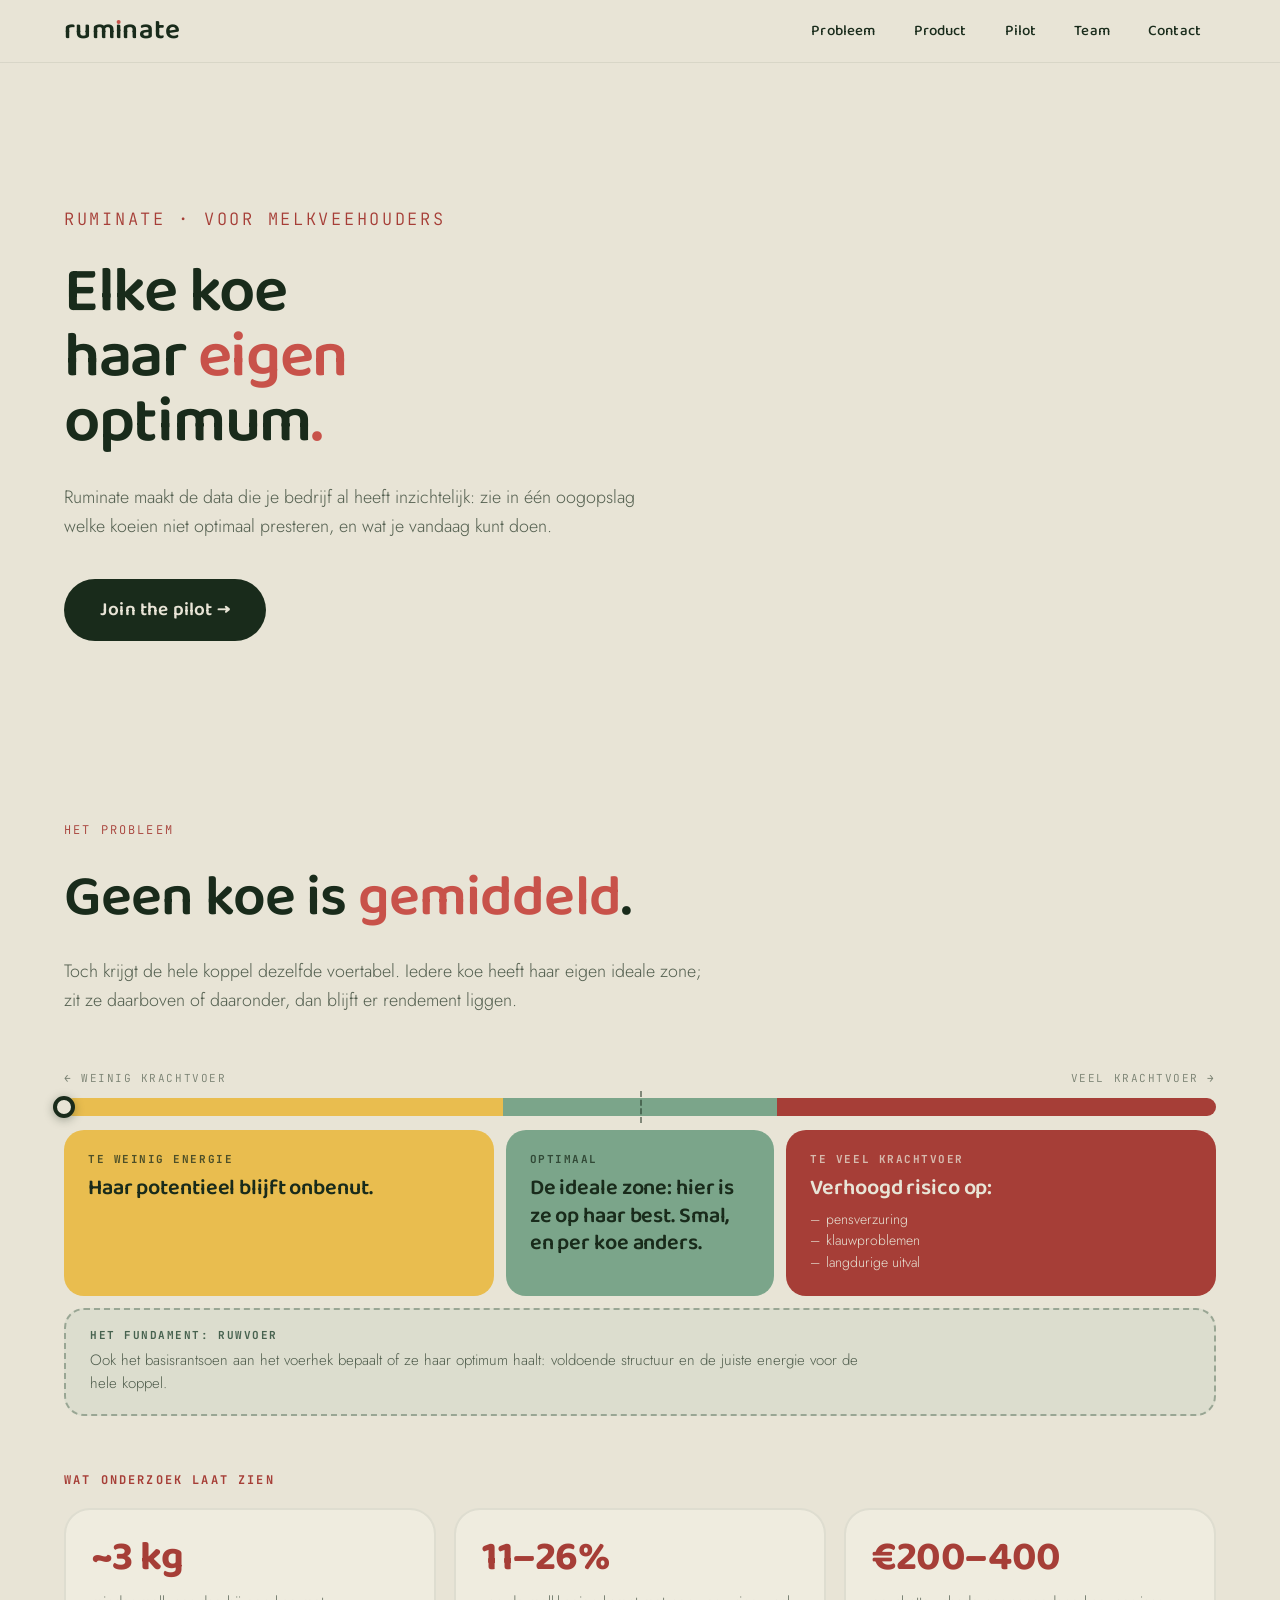
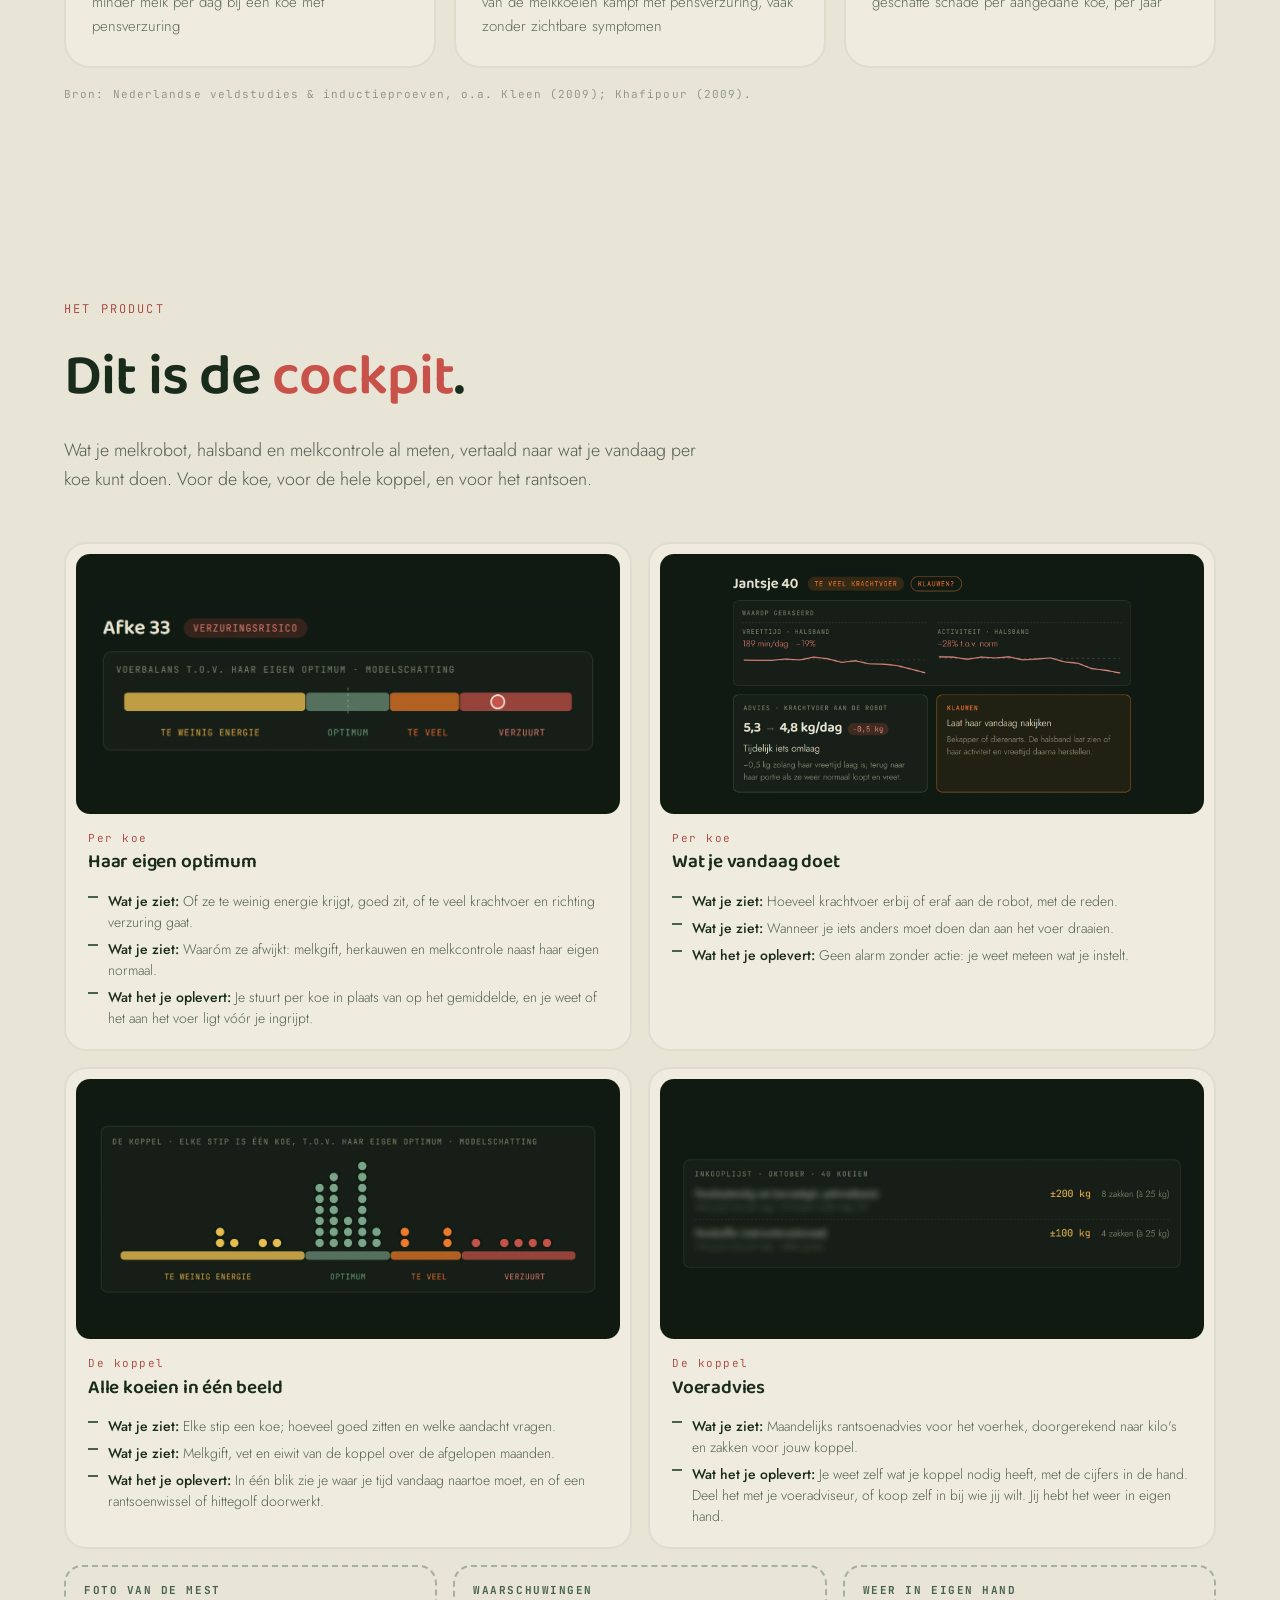
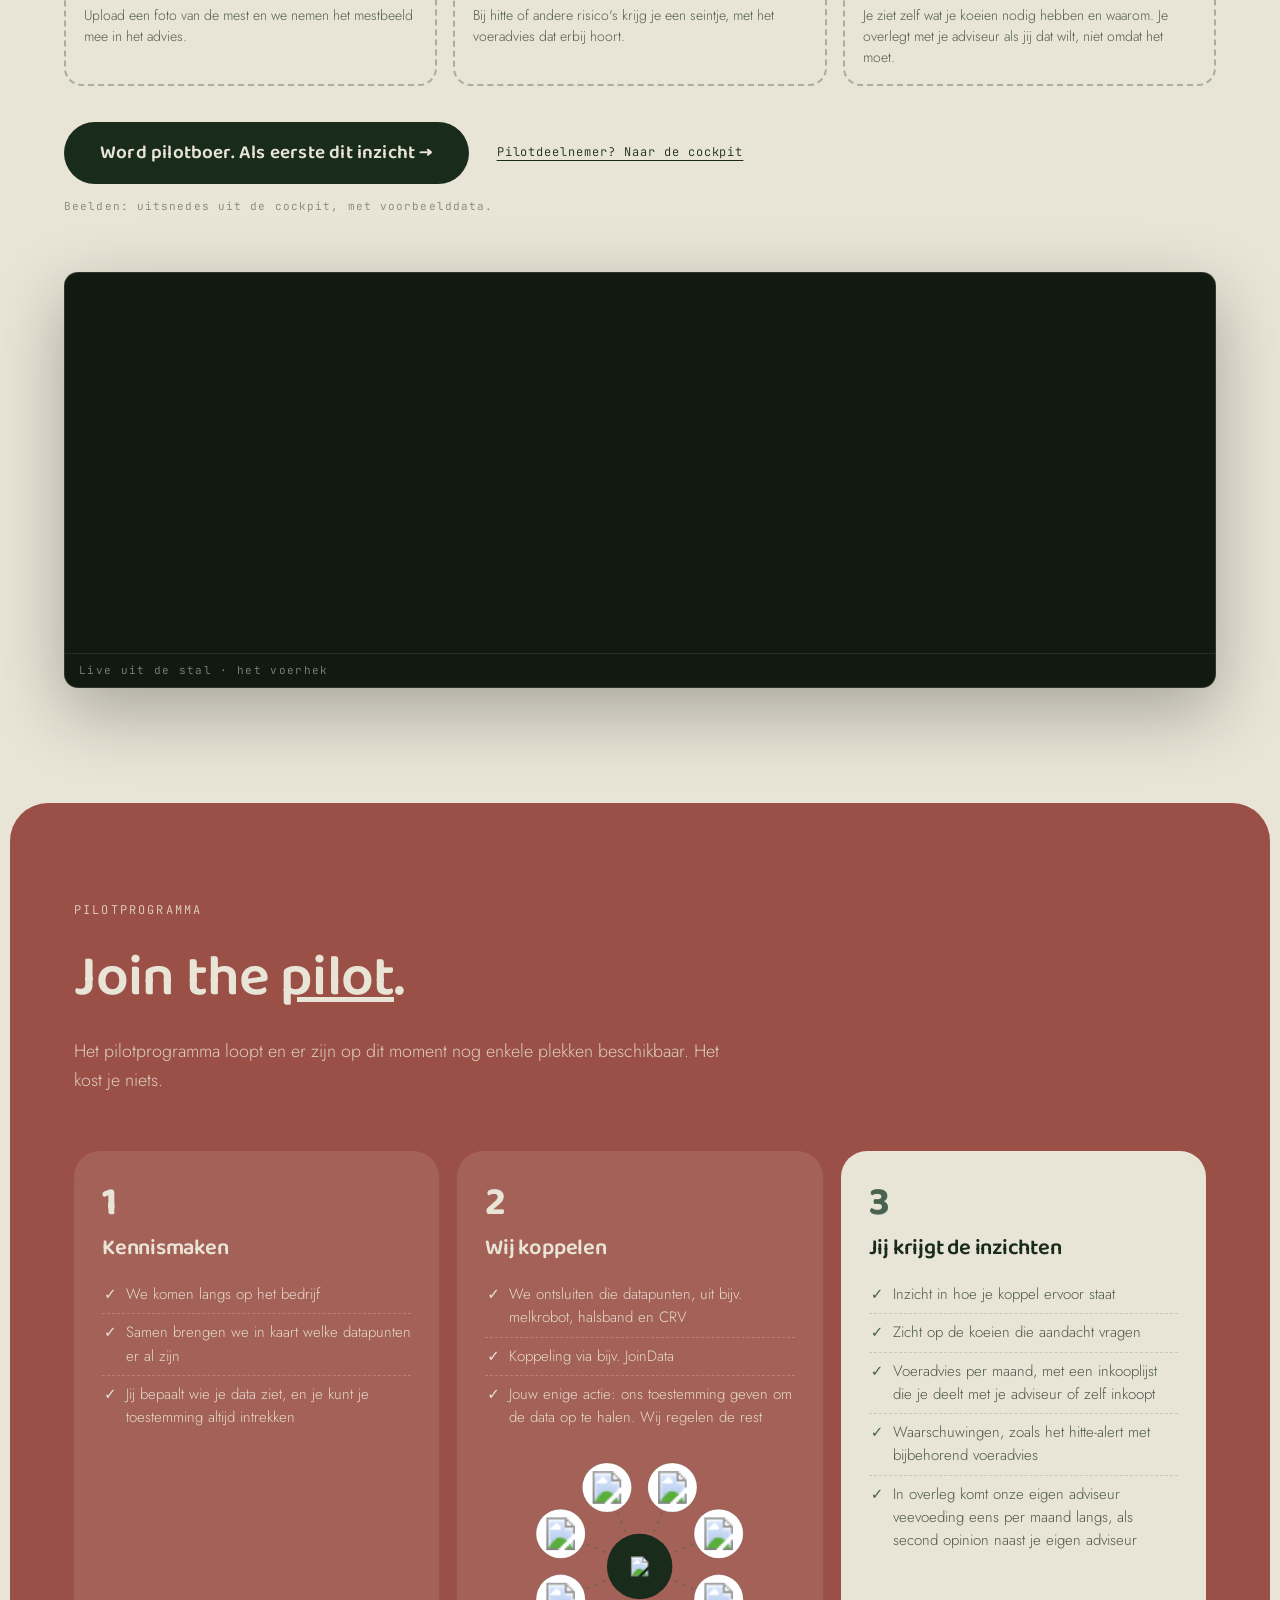
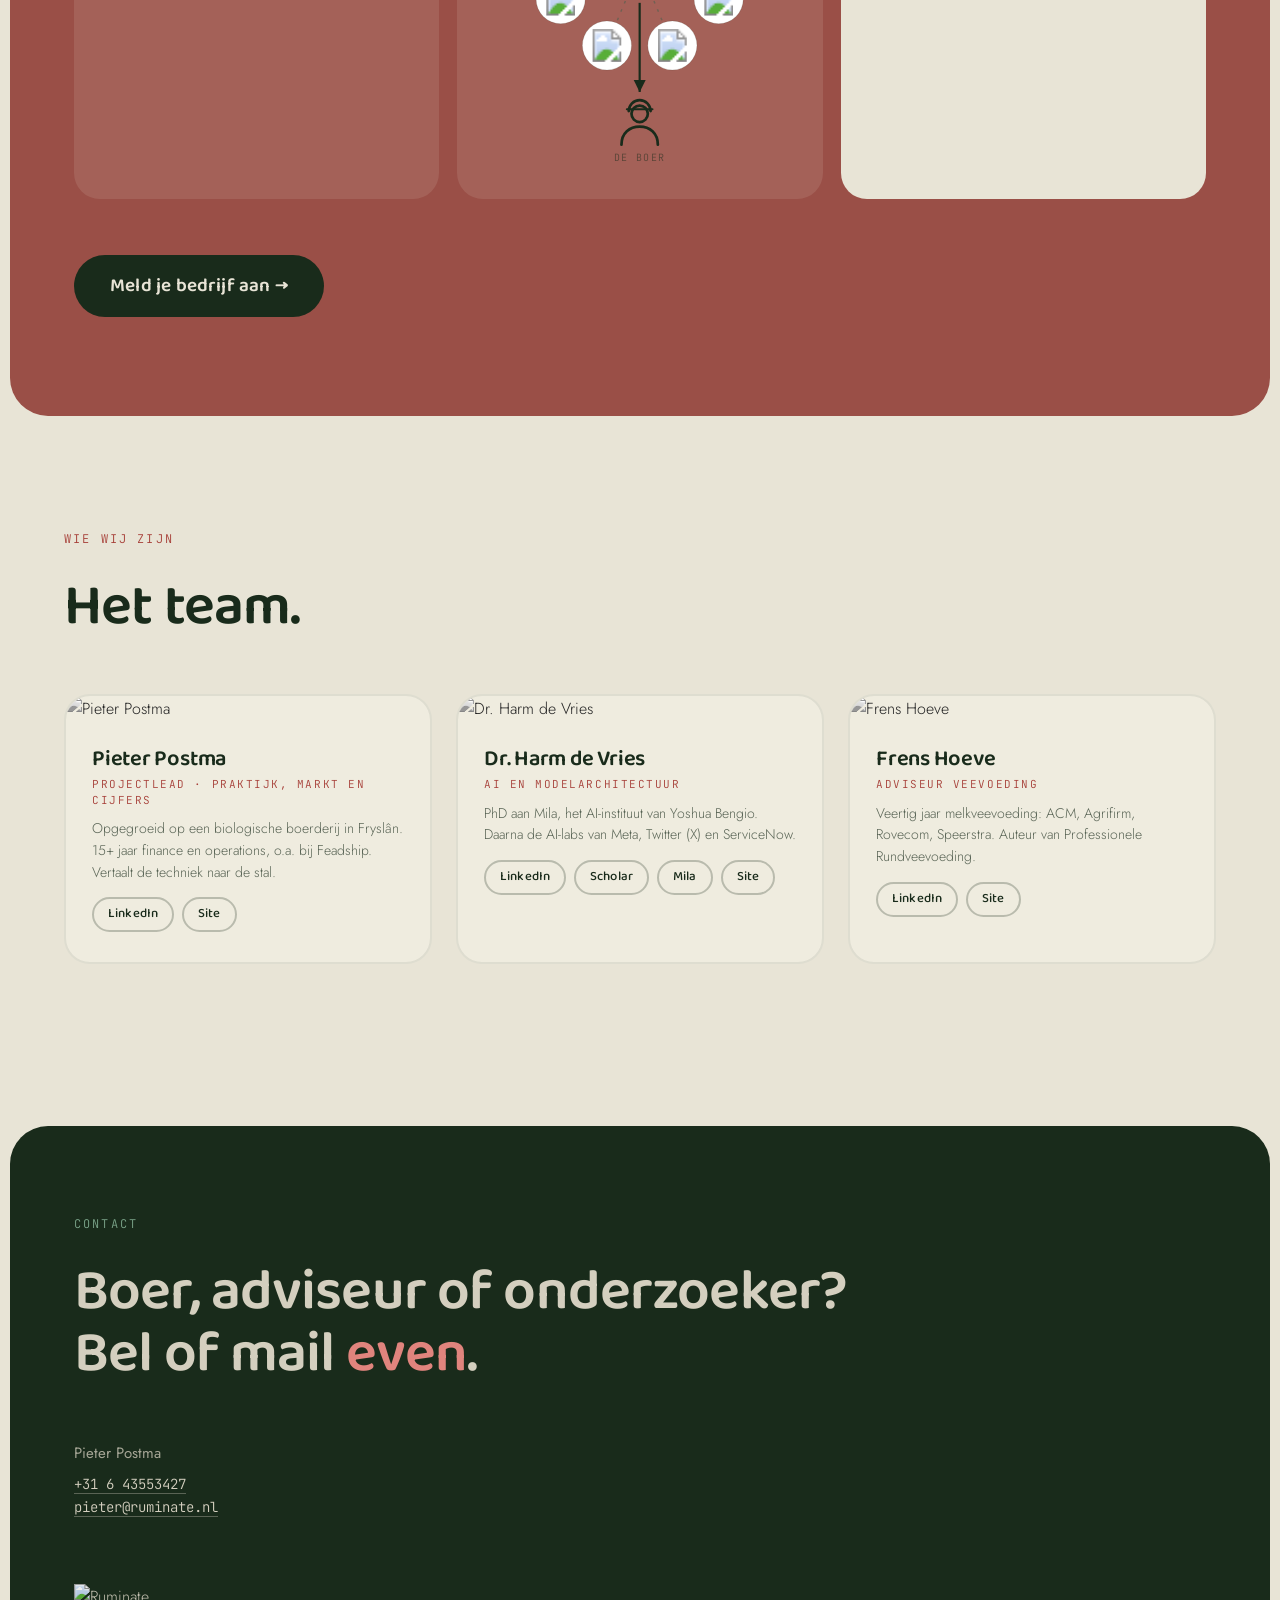
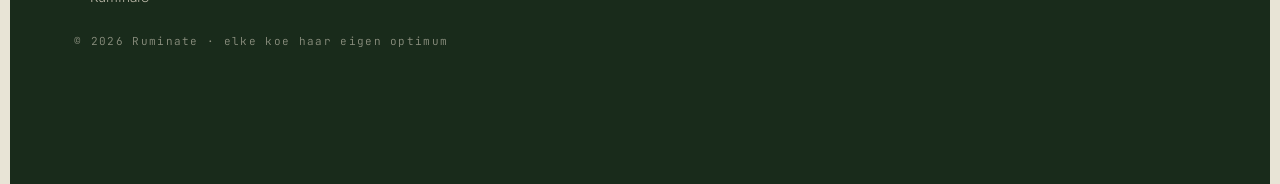
==== commit 458aa632: "landing: uitgebreidere uitsnede bij 'Wat je vandaag doet' (Jantsje 40, klauwen) Co-Authored-By: Clau" ====
--- a/astro/index.html
+++ b/astro/index.html
@@ -1,5 +1,5 @@
 <!DOCTYPE html><html lang="nl"> <head><meta charset="UTF-8">
-<meta name="robots" content="noindex, nofollow"><meta name="viewport" content="width=device-width, initial-scale=1"><title>Ruminate · inzicht per koe</title><meta name="description" content="Ruminate maakt de data van je melkveebedrijf inzichtelijk: zie welke koeien niet optimaal presteren. Gratis pilotprogramma."><link rel="icon" href="branding/ruminate-icon-32.png"><link rel="preconnect" href="https://fonts.googleapis.com"><link rel="preconnect" href="https://fonts.gstatic.com" crossorigin><link href="https://fonts.googleapis.com/css2?family=Baloo+2:wght@500;600;700&family=Jost:wght@300;400;500&family=JetBrains+Mono:wght@300;400&display=swap" rel="stylesheet"><link rel="stylesheet" href="styles.css"></head> <body> <header id="kop"> <a class="woordmerk" href="#top">rum<span class="rum-i">ı</span>nate</a> <nav> <a href="#probleem">Probleem</a> <a href="#product">Product</a> <a href="#pilot">Pilot</a> <a href="#team">Team</a> <a href="#contact">Contact</a> </nav> </header> <main id="top"> <section class="blok hero"> <div class="binnen hero-grid"> <div class="hero-tekst"> <div class="kicker">Ruminate · voor melkveehouders</div> <h1>Elke koe<br>haar <span class="r">eigen</span><br>optimum<span class="r">.</span></h1> <p class="intro">Ruminate maakt de data die je bedrijf al heeft inzichtelijk: zie in één oogopslag welke koeien niet optimaal presteren, en wat je vandaag kunt doen.</p> <a class="knop reveal" style="margin-top:38px" href="#pilot">Join the pilot →</a> </div> <figure class="koefilm" aria-label="Grazende koe"> <div class="kader"><video autoplay muted loop playsinline preload="metadata" disablepictureinpicture src="media/grazende-koe.mp4?v=2"></video></div> </figure> </div> </section> <section class="blok" id="probleem" style="padding-top:6vh"> <div class="binnen"> <div class="kicker">Het probleem</div> <h2 class="reveal">Geen koe is <span class="r">gemiddeld</span>.</h2> <p class="intro reveal">Toch krijgt de hele koppel dezelfde voertabel. Iedere koe heeft haar eigen ideale zone; zit ze daarboven of daaronder, dan blijft er rendement liggen.</p> <div class="lat-wrap reveal"> <div class="lat-schaal" aria-hidden="true"> <span class="s-min">←&nbsp;weinig krachtvoer</span><span class="s-max">veel krachtvoer&nbsp;→</span> </div> <div class="lat-balk" aria-hidden="true"> <i class="z1"></i><i class="z2"></i><i class="z3"></i> <span class="optimum-tik"></span> <span class="naald" title="Iedere koe zit ergens anders op de lat"></span> </div> <div class="lat"> <div class="links"><h4>Te weinig energie</h4><p>Haar potentieel blijft onbenut.</p></div> <div class="midden"><h4>Optimaal</h4><p>De ideale zone: hier is ze op haar best. Smal, en per koe anders.</p></div> <div class="rechts"><h4>Te veel krachtvoer</h4><p>Verhoogd risico op:</p> <ul class="lat-lijst"><li>pensverzuring</li><li>klauwproblemen</li><li>langdurige uitval</li></ul></div> </div> <div class="lat-basis reveal"><h4>Het fundament: ruwvoer</h4><p>Ook het basisrantsoen aan het voerhek bepaalt of ze haar optimum haalt: voldoende structuur en de juiste energie voor de hele koppel.</p></div> <div class="feiten reveal"> <h4>Wat onderzoek laat zien</h4> <div class="feiten-rij"> <div class="feit-kaart"><b>~3&nbsp;kg</b><span>minder melk per dag bij een koe met pensverzuring</span></div> <div class="feit-kaart"><b>11–26%</b><span>van de melkkoeien kampt met pensverzuring, vaak zonder zichtbare symptomen</span></div> <div class="feit-kaart"><b>€200–400</b><span>geschatte schade per aangedane koe, per jaar</span></div> </div> <div class="feiten-bron">Bron: Nederlandse veldstudies &amp; inductieproeven, o.a. Kleen (2009); Khafipour (2009).</div> </div> </div> </div> </section> <section class="blok" id="product"> <div class="binnen"> <div class="kicker">Het product</div> <h2 class="reveal">Dit is de <span class="r">cockpit</span>.</h2> <p class="intro reveal">Wat je melkrobot, halsband en melkcontrole al meten, vertaald naar wat je vandaag per koe kunt doen. Voor de koe, voor de hele koppel, en voor het rantsoen.</p> <div class="cp-grid reveal"> <article class="cp-kaart"><div class="cp-beeld"><img src="media/cockpit/lat.webp?v=1" alt="Balk met de voerbalans van één koe: te weinig energie, optimum, te veel, verzuurt" loading="lazy"></div><div class="nr">Per koe</div><h3>Haar eigen optimum</h3><ul><li><b>Wat je ziet:</b> Of ze te weinig energie krijgt, goed zit, of te veel krachtvoer en richting verzuring gaat.</li><li><b>Wat je ziet:</b> Waaróm ze afwijkt: melkgift, herkauwen en melkcontrole naast haar eigen normaal.</li><li><b>Wat het je oplevert:</b> Je stuurt per koe in plaats van op het gemiddelde, en je weet of het aan het voer ligt vóór je ingrijpt.</li></ul></article> <article class="cp-kaart"><div class="cp-beeld"><img src="media/cockpit/advies.webp?v=1" alt="Adviesblok: krachtvoer van 4,0 naar 3,2 kg per dag" loading="lazy"></div><div class="nr">Per koe</div><h3>Wat je vandaag doet</h3><ul><li><b>Wat je ziet:</b> Hoeveel krachtvoer erbij of eraf aan de robot, met de reden.</li><li><b>Wat je ziet:</b> Wanneer je iets anders moet doen dan aan het voer draaien.</li><li><b>Wat het je oplevert:</b> Geen alarm zonder actie: je weet meteen wat je instelt.</li></ul></article> <article class="cp-kaart"><div class="cp-beeld"><img src="media/cockpit/kudde.webp?v=1" alt="Stippengrafiek van de koppel" loading="lazy"></div><div class="nr">De koppel</div><h3>Alle koeien in één beeld</h3><ul><li><b>Wat je ziet:</b> Elke stip een koe; hoeveel goed zitten en welke aandacht vragen.</li><li><b>Wat je ziet:</b> Melkgift, vet en eiwit van de koppel over de afgelopen maanden.</li><li><b>Wat het je oplevert:</b> In één blik zie je waar je tijd vandaag naartoe moet, en of een rantsoenwissel of hittegolf doorwerkt.</li></ul></article> <article class="cp-kaart"><div class="cp-beeld"><img src="media/cockpit/inkoop.webp?v=1" alt="Inkooplijst voor een maand, met hoeveelheden per product" loading="lazy"></div><div class="nr">De koppel</div><h3>Voeradvies</h3><ul><li><b>Wat je ziet:</b> Maandelijks rantsoenadvies voor het voerhek, doorgerekend naar kilo's en zakken voor jouw koppel.</li><li><b>Wat het je oplevert:</b> Je weet zelf wat je koppel nodig heeft, met de cijfers in de hand. Deel het met je voeradviseur, of koop zelf in bij wie jij wilt. Jij hebt het weer in eigen hand.</li></ul></article> </div> <div class="cp-meer reveal"> <div><h4>Foto van de mest</h4><p>Upload een foto van de mest en we nemen het mestbeeld mee in het advies.</p></div> <div><h4>Waarschuwingen</h4><p>Bij hitte of andere risico's krijg je een seintje, met het voeradvies dat erbij hoort.</p></div> <div><h4>Weer in eigen hand</h4><p>Je ziet zelf wat je koeien nodig hebben en waarom. Je overlegt met je adviseur als jij dat wilt, niet omdat het moet.</p></div> </div> <div class="cp-cta reveal"> <a class="knop" href="#pilot">Word pilotboer. Als eerste dit inzicht &rarr;</a> <a class="cp-login" href="cockpit.html">Pilotdeelnemer? Naar de cockpit</a> </div> <p class="cp-noot">Beelden: uitsnedes uit de cockpit, met voorbeelddata.</p> <figure class="product-film reveal" aria-label="Koeien aan het voerhek" style="margin-top:56px"> <video autoplay muted loop playsinline preload="metadata" disablepictureinpicture src="media/koeien-eten.mp4?v=2"></video> <figcaption>Live uit de stal &middot; het voerhek</figcaption> </figure> </div> </section> <section class="blok rood-blok" id="pilot"> <div class="binnen"> <div class="kicker">Pilotprogramma</div> <h2 class="reveal">Join the <u>pilot</u>.</h2> <p class="intro reveal">Het pilotprogramma loopt en er zijn op dit moment nog enkele plekken beschikbaar. Het kost je niets.</p> <div class="pilotkaarten reveal"> <div class="pk"><div class="nr">1</div><h3>Kennismaken</h3> <ul><li>We komen langs op het bedrijf</li><li>Samen brengen we in kaart welke datapunten er al zijn</li><li>Jij bepaalt wie je data ziet, en je kunt je toestemming altijd intrekken</li></ul></div> <div class="pk"><div class="nr">2</div><h3>Wij koppelen</h3> <ul><li>We ontsluiten die datapunten, uit bijv. melkrobot, halsband en CRV</li><li>Koppeling via bijv. JoinData</li><li>Jouw enige actie: ons toestemming geven om de data op te halen. Wij regelen de rest</li></ul> <div class="datakring reveal" aria-label="Datastromen komen samen bij Ruminate en gaan naar de boer"> <svg viewBox="0 0 340 348" xmlns="http://www.w3.org/2000/svg"> <defs> <marker id="dkpijl" viewBox="0 0 10 10" refX="8" refY="5" markerWidth="7" markerHeight="7" orient="auto"> <path d="M0 1 L8 5 L0 9 Z" fill="var(--groen)"></path> </marker> </defs> <g stroke="rgba(71,98,79,.55)" stroke-width="1.6"> <line class="stroom" x1="256.84467605606096" y1="163.97224264231843" x2="170" y2="128"></line><line class="stroom" x1="205.97224264231843" y1="214.84467605606096" x2="170" y2="128"></line><line class="stroom" x1="134.02775735768157" y1="214.84467605606096" x2="170" y2="128"></line><line class="stroom" x1="83.15532394393905" y1="163.97224264231846" x2="170" y2="128"></line><line class="stroom" x1="83.15532394393902" y1="92.02775735768162" x2="170" y2="128"></line><line class="stroom" x1="134.0277573576816" y1="41.15532394393904" x2="170" y2="128"></line><line class="stroom" x1="205.97224264231846" y1="41.15532394393905" x2="170" y2="128"></line><line class="stroom" x1="256.84467605606096" y1="92.02775735768158" x2="170" y2="128"></line> </g> <g> <circle cx="256.84467605606096" cy="163.97224264231843" r="27" fill="#fff" stroke="rgba(25,43,27,.15)"></circle> <image href="media/logos/lely.png" x="238.84467605606096" y="145.97224264231843" width="36" height="36" preserveAspectRatio="xMidYMid meet"></image> <title>Lely</title> </g><g> <circle cx="205.97224264231843" cy="214.84467605606096" r="27" fill="#fff" stroke="rgba(25,43,27,.15)"></circle> <image href="media/logos/delaval.png" x="187.97224264231843" y="196.84467605606096" width="36" height="36" preserveAspectRatio="xMidYMid meet"></image> <title>DeLaval</title> </g><g> <circle cx="134.02775735768157" cy="214.84467605606096" r="27" fill="#fff" stroke="rgba(25,43,27,.15)"></circle> <image href="media/logos/gea.svg" x="116.02775735768157" y="196.84467605606096" width="36" height="36" preserveAspectRatio="xMidYMid meet"></image> <title>GEA</title> </g><g> <circle cx="83.15532394393905" cy="163.97224264231846" r="27" fill="#fff" stroke="rgba(25,43,27,.15)"></circle> <image href="media/logos/nedap.svg" x="65.15532394393905" y="145.97224264231846" width="36" height="36" preserveAspectRatio="xMidYMid meet"></image> <title>Nedap</title> </g><g> <circle cx="83.15532394393902" cy="92.02775735768162" r="27" fill="#fff" stroke="rgba(25,43,27,.15)"></circle> <image href="media/logos/crv.png" x="65.15532394393902" y="74.02775735768162" width="36" height="36" preserveAspectRatio="xMidYMid meet"></image> <title>CRV</title> </g><g> <circle cx="134.0277573576816" cy="41.15532394393904" r="27" fill="#fff" stroke="rgba(25,43,27,.15)"></circle> <image href="media/logos/qlip.png" x="116.0277573576816" y="23.155323943939038" width="36" height="36" preserveAspectRatio="xMidYMid meet"></image> <title>Qlip</title> </g><g> <circle cx="205.97224264231846" cy="41.15532394393905" r="27" fill="#fff" stroke="rgba(25,43,27,.15)"></circle> <image href="media/logos/joindata.png" x="187.97224264231846" y="23.155323943939052" width="36" height="36" preserveAspectRatio="xMidYMid meet"></image> <title>JoinData</title> </g><g> <circle cx="256.84467605606096" cy="92.02775735768158" r="27" fill="#fff" stroke="rgba(25,43,27,.15)"></circle> <image href="media/logos/knmi.png" x="238.84467605606096" y="74.02775735768158" width="36" height="36" preserveAspectRatio="xMidYMid meet"></image> <title>KNMI</title> </g> <circle cx="170" cy="128" r="36" fill="var(--groen)"></circle> <image href="branding/ruminate-logo-creme.svg" x="141" y="117" width="58" height="22" preserveAspectRatio="xMidYMid meet"></image> <line x1="170" y1="168" x2="170" y2="266" stroke="var(--groen)" stroke-width="2.4" marker-end="url(#dkpijl)"></line> <g fill="none" stroke="var(--groen)" stroke-width="3" stroke-linecap="round"> <circle cx="170" cy="290" r="9"></circle> <path d="M158 287 a 12 12 0 0 1 24 0"></path> <path d="M156 285 h28" stroke-width="2.4"></path> <path d="M150 324 c 0 -13 9 -20 20 -20 s 20 7 20 20"></path> </g> <text x="170" y="342" text-anchor="middle" font-family="JetBrains Mono,monospace" font-size="11" letter-spacing="1.6" fill="rgba(25,43,27,.55)">DE BOER</text> </svg> </div></div> <div class="pk gratis"><div class="nr">3</div><h3>Jij krijgt de inzichten</h3> <ul><li>Inzicht in hoe je koppel ervoor staat</li><li>Zicht op de koeien die aandacht vragen</li><li>Voeradvies per maand, met een inkooplijst die je deelt met je adviseur of zelf inkoopt</li><li>Waarschuwingen, zoals het hitte-alert met bijbehorend voeradvies</li><li>In overleg komt onze eigen adviseur veevoeding eens per maand langs, als second opinion naast je eigen adviseur</li></ul></div> </div> <a class="knop" href="mailto:pilot@ruminate.nl?subject=Aanmelding%20pilotprogramma%20Ruminate">Meld je bedrijf aan →</a> </div> </section> <section class="blok" id="team"> <div class="binnen"> <div class="kicker">Wie wij zijn</div> <h2 class="reveal">Het team.</h2> <div class="team"> <div class="lid reveal"> <img src="team/pieter-postma-headshot.jpg" alt="Pieter Postma"> <div class="tekst"> <h3>Pieter Postma</h3><div class="rol">Projectlead · praktijk, markt en cijfers</div> <p>Opgegroeid op een biologische boerderij in Fryslân. 15+ jaar finance en operations, o.a. bij Feadship. Vertaalt de techniek naar de stal.</p> <div class="links"> <a href="https://www.linkedin.com/in/pieter-postma-b867252b" target="_blank" rel="noopener">LinkedIn</a><a href="https://www.novastarfinance.nl" target="_blank" rel="noopener">Site</a> </div> </div> </div><div class="lid reveal"> <img src="team/harm-de-vries-headshot.jpg" alt="Dr. Harm de Vries"> <div class="tekst"> <h3>Dr. Harm de Vries</h3><div class="rol">AI en modelarchitectuur</div> <p>PhD aan Mila, het AI-instituut van Yoshua Bengio. Daarna de AI-labs van Meta, Twitter (X) en ServiceNow.</p> <div class="links"> <a href="https://www.linkedin.com/in/harm-de-vries-8506ab57" target="_blank" rel="noopener">LinkedIn</a><a href="https://scholar.google.com/citations?user=LWrdpCsAAAAJ" target="_blank" rel="noopener">Scholar</a><a href="https://mila.quebec/en/directory/harm-de-vries" target="_blank" rel="noopener">Mila</a><a href="https://www.harmdevries.com/" target="_blank" rel="noopener">Site</a> </div> </div> </div><div class="lid reveal"> <img src="team/frens-hoeve-headshot.jpg?v=2" alt="Frens Hoeve"> <div class="tekst"> <h3>Frens Hoeve</h3><div class="rol">Adviseur veevoeding</div> <p>Veertig jaar melkveevoeding: ACM, Agrifirm, Rovecom, Speerstra. Auteur van Professionele Rundveevoeding.</p> <div class="links"> <a href="https://www.linkedin.com/in/frens-hoeve-6b059480" target="_blank" rel="noopener">LinkedIn</a><a href="https://melkveevoeding.jimdosite.com" target="_blank" rel="noopener">Site</a> </div> </div> </div> </div> </div> </section> <section class="voet" id="contact"> <div class="binnen"> <div class="kicker" style="color:var(--sage)">Contact</div> <h2 class="reveal">Boer, adviseur of onderzoeker?<br>Bel of mail <span class="r">even</span>.</h2> <div class="contact reveal"> <div><b>Pieter Postma</b><a href="tel:+31643553427">+31 6 43553427</a><br><a href="mailto:pieter@ruminate.nl">pieter@ruminate.nl</a></div> </div> <img class="logo" src="branding/ruminate-logo-creme.svg" alt="Ruminate"> <div class="fijn">© 2026 Ruminate · elke koe haar eigen optimum</div> </div> </section> </main> <script>
+<meta name="robots" content="noindex, nofollow"><meta name="viewport" content="width=device-width, initial-scale=1"><title>Ruminate · inzicht per koe</title><meta name="description" content="Ruminate maakt de data van je melkveebedrijf inzichtelijk: zie welke koeien niet optimaal presteren. Gratis pilotprogramma."><link rel="icon" href="branding/ruminate-icon-32.png"><link rel="preconnect" href="https://fonts.googleapis.com"><link rel="preconnect" href="https://fonts.gstatic.com" crossorigin><link href="https://fonts.googleapis.com/css2?family=Baloo+2:wght@500;600;700&family=Jost:wght@300;400;500&family=JetBrains+Mono:wght@300;400&display=swap" rel="stylesheet"><link rel="stylesheet" href="styles.css"></head> <body> <header id="kop"> <a class="woordmerk" href="#top">rum<span class="rum-i">ı</span>nate</a> <nav> <a href="#probleem">Probleem</a> <a href="#product">Product</a> <a href="#pilot">Pilot</a> <a href="#team">Team</a> <a href="#contact">Contact</a> </nav> </header> <main id="top"> <section class="blok hero"> <div class="binnen hero-grid"> <div class="hero-tekst"> <div class="kicker">Ruminate · voor melkveehouders</div> <h1>Elke koe<br>haar <span class="r">eigen</span><br>optimum<span class="r">.</span></h1> <p class="intro">Ruminate maakt de data die je bedrijf al heeft inzichtelijk: zie in één oogopslag welke koeien niet optimaal presteren, en wat je vandaag kunt doen.</p> <a class="knop reveal" style="margin-top:38px" href="#pilot">Join the pilot →</a> </div> <figure class="koefilm" aria-label="Grazende koe"> <div class="kader"><video autoplay muted loop playsinline preload="metadata" disablepictureinpicture src="media/grazende-koe.mp4?v=2"></video></div> </figure> </div> </section> <section class="blok" id="probleem" style="padding-top:6vh"> <div class="binnen"> <div class="kicker">Het probleem</div> <h2 class="reveal">Geen koe is <span class="r">gemiddeld</span>.</h2> <p class="intro reveal">Toch krijgt de hele koppel dezelfde voertabel. Iedere koe heeft haar eigen ideale zone; zit ze daarboven of daaronder, dan blijft er rendement liggen.</p> <div class="lat-wrap reveal"> <div class="lat-schaal" aria-hidden="true"> <span class="s-min">←&nbsp;weinig krachtvoer</span><span class="s-max">veel krachtvoer&nbsp;→</span> </div> <div class="lat-balk" aria-hidden="true"> <i class="z1"></i><i class="z2"></i><i class="z3"></i> <span class="optimum-tik"></span> <span class="naald" title="Iedere koe zit ergens anders op de lat"></span> </div> <div class="lat"> <div class="links"><h4>Te weinig energie</h4><p>Haar potentieel blijft onbenut.</p></div> <div class="midden"><h4>Optimaal</h4><p>De ideale zone: hier is ze op haar best. Smal, en per koe anders.</p></div> <div class="rechts"><h4>Te veel krachtvoer</h4><p>Verhoogd risico op:</p> <ul class="lat-lijst"><li>pensverzuring</li><li>klauwproblemen</li><li>langdurige uitval</li></ul></div> </div> <div class="lat-basis reveal"><h4>Het fundament: ruwvoer</h4><p>Ook het basisrantsoen aan het voerhek bepaalt of ze haar optimum haalt: voldoende structuur en de juiste energie voor de hele koppel.</p></div> <div class="feiten reveal"> <h4>Wat onderzoek laat zien</h4> <div class="feiten-rij"> <div class="feit-kaart"><b>~3&nbsp;kg</b><span>minder melk per dag bij een koe met pensverzuring</span></div> <div class="feit-kaart"><b>11–26%</b><span>van de melkkoeien kampt met pensverzuring, vaak zonder zichtbare symptomen</span></div> <div class="feit-kaart"><b>€200–400</b><span>geschatte schade per aangedane koe, per jaar</span></div> </div> <div class="feiten-bron">Bron: Nederlandse veldstudies &amp; inductieproeven, o.a. Kleen (2009); Khafipour (2009).</div> </div> </div> </div> </section> <section class="blok" id="product"> <div class="binnen"> <div class="kicker">Het product</div> <h2 class="reveal">Dit is de <span class="r">cockpit</span>.</h2> <p class="intro reveal">Wat je melkrobot, halsband en melkcontrole al meten, vertaald naar wat je vandaag per koe kunt doen. Voor de koe, voor de hele koppel, en voor het rantsoen.</p> <div class="cp-grid reveal"> <article class="cp-kaart"><div class="cp-beeld"><img src="media/cockpit/lat.webp?v=1" alt="Balk met de voerbalans van één koe: te weinig energie, optimum, te veel, verzuurt" loading="lazy"></div><div class="nr">Per koe</div><h3>Haar eigen optimum</h3><ul><li><b>Wat je ziet:</b> Of ze te weinig energie krijgt, goed zit, of te veel krachtvoer en richting verzuring gaat.</li><li><b>Wat je ziet:</b> Waaróm ze afwijkt: melkgift, herkauwen en melkcontrole naast haar eigen normaal.</li><li><b>Wat het je oplevert:</b> Je stuurt per koe in plaats van op het gemiddelde, en je weet of het aan het voer ligt vóór je ingrijpt.</li></ul></article> <article class="cp-kaart"><div class="cp-beeld"><img src="media/cockpit/advies.webp?v=2" alt="Jantsje 40: activiteit en vreettijd t.o.v. haar norm, krachtvoeradvies en het advies haar klauwen te laten nakijken" loading="lazy"></div><div class="nr">Per koe</div><h3>Wat je vandaag doet</h3><ul><li><b>Wat je ziet:</b> Hoeveel krachtvoer erbij of eraf aan de robot, met de reden.</li><li><b>Wat je ziet:</b> Wanneer je iets anders moet doen dan aan het voer draaien.</li><li><b>Wat het je oplevert:</b> Geen alarm zonder actie: je weet meteen wat je instelt.</li></ul></article> <article class="cp-kaart"><div class="cp-beeld"><img src="media/cockpit/kudde.webp?v=1" alt="Stippengrafiek van de koppel" loading="lazy"></div><div class="nr">De koppel</div><h3>Alle koeien in één beeld</h3><ul><li><b>Wat je ziet:</b> Elke stip een koe; hoeveel goed zitten en welke aandacht vragen.</li><li><b>Wat je ziet:</b> Melkgift, vet en eiwit van de koppel over de afgelopen maanden.</li><li><b>Wat het je oplevert:</b> In één blik zie je waar je tijd vandaag naartoe moet, en of een rantsoenwissel of hittegolf doorwerkt.</li></ul></article> <article class="cp-kaart"><div class="cp-beeld"><img src="media/cockpit/inkoop.webp?v=1" alt="Inkooplijst voor een maand, met hoeveelheden per product" loading="lazy"></div><div class="nr">De koppel</div><h3>Voeradvies</h3><ul><li><b>Wat je ziet:</b> Maandelijks rantsoenadvies voor het voerhek, doorgerekend naar kilo's en zakken voor jouw koppel.</li><li><b>Wat het je oplevert:</b> Je weet zelf wat je koppel nodig heeft, met de cijfers in de hand. Deel het met je voeradviseur, of koop zelf in bij wie jij wilt. Jij hebt het weer in eigen hand.</li></ul></article> </div> <div class="cp-meer reveal"> <div><h4>Foto van de mest</h4><p>Upload een foto van de mest en we nemen het mestbeeld mee in het advies.</p></div> <div><h4>Waarschuwingen</h4><p>Bij hitte of andere risico's krijg je een seintje, met het voeradvies dat erbij hoort.</p></div> <div><h4>Weer in eigen hand</h4><p>Je ziet zelf wat je koeien nodig hebben en waarom. Je overlegt met je adviseur als jij dat wilt, niet omdat het moet.</p></div> </div> <div class="cp-cta reveal"> <a class="knop" href="#pilot">Word pilotboer. Als eerste dit inzicht &rarr;</a> <a class="cp-login" href="cockpit.html">Pilotdeelnemer? Naar de cockpit</a> </div> <p class="cp-noot">Beelden: uitsnedes uit de cockpit, met voorbeelddata.</p> <figure class="product-film reveal" aria-label="Koeien aan het voerhek" style="margin-top:56px"> <video autoplay muted loop playsinline preload="metadata" disablepictureinpicture src="media/koeien-eten.mp4?v=2"></video> <figcaption>Live uit de stal &middot; het voerhek</figcaption> </figure> </div> </section> <section class="blok rood-blok" id="pilot"> <div class="binnen"> <div class="kicker">Pilotprogramma</div> <h2 class="reveal">Join the <u>pilot</u>.</h2> <p class="intro reveal">Het pilotprogramma loopt en er zijn op dit moment nog enkele plekken beschikbaar. Het kost je niets.</p> <div class="pilotkaarten reveal"> <div class="pk"><div class="nr">1</div><h3>Kennismaken</h3> <ul><li>We komen langs op het bedrijf</li><li>Samen brengen we in kaart welke datapunten er al zijn</li><li>Jij bepaalt wie je data ziet, en je kunt je toestemming altijd intrekken</li></ul></div> <div class="pk"><div class="nr">2</div><h3>Wij koppelen</h3> <ul><li>We ontsluiten die datapunten, uit bijv. melkrobot, halsband en CRV</li><li>Koppeling via bijv. JoinData</li><li>Jouw enige actie: ons toestemming geven om de data op te halen. Wij regelen de rest</li></ul> <div class="datakring reveal" aria-label="Datastromen komen samen bij Ruminate en gaan naar de boer"> <svg viewBox="0 0 340 348" xmlns="http://www.w3.org/2000/svg"> <defs> <marker id="dkpijl" viewBox="0 0 10 10" refX="8" refY="5" markerWidth="7" markerHeight="7" orient="auto"> <path d="M0 1 L8 5 L0 9 Z" fill="var(--groen)"></path> </marker> </defs> <g stroke="rgba(71,98,79,.55)" stroke-width="1.6"> <line class="stroom" x1="256.84467605606096" y1="163.97224264231843" x2="170" y2="128"></line><line class="stroom" x1="205.97224264231843" y1="214.84467605606096" x2="170" y2="128"></line><line class="stroom" x1="134.02775735768157" y1="214.84467605606096" x2="170" y2="128"></line><line class="stroom" x1="83.15532394393905" y1="163.97224264231846" x2="170" y2="128"></line><line class="stroom" x1="83.15532394393902" y1="92.02775735768162" x2="170" y2="128"></line><line class="stroom" x1="134.0277573576816" y1="41.15532394393904" x2="170" y2="128"></line><line class="stroom" x1="205.97224264231846" y1="41.15532394393905" x2="170" y2="128"></line><line class="stroom" x1="256.84467605606096" y1="92.02775735768158" x2="170" y2="128"></line> </g> <g> <circle cx="256.84467605606096" cy="163.97224264231843" r="27" fill="#fff" stroke="rgba(25,43,27,.15)"></circle> <image href="media/logos/lely.png" x="238.84467605606096" y="145.97224264231843" width="36" height="36" preserveAspectRatio="xMidYMid meet"></image> <title>Lely</title> </g><g> <circle cx="205.97224264231843" cy="214.84467605606096" r="27" fill="#fff" stroke="rgba(25,43,27,.15)"></circle> <image href="media/logos/delaval.png" x="187.97224264231843" y="196.84467605606096" width="36" height="36" preserveAspectRatio="xMidYMid meet"></image> <title>DeLaval</title> </g><g> <circle cx="134.02775735768157" cy="214.84467605606096" r="27" fill="#fff" stroke="rgba(25,43,27,.15)"></circle> <image href="media/logos/gea.svg" x="116.02775735768157" y="196.84467605606096" width="36" height="36" preserveAspectRatio="xMidYMid meet"></image> <title>GEA</title> </g><g> <circle cx="83.15532394393905" cy="163.97224264231846" r="27" fill="#fff" stroke="rgba(25,43,27,.15)"></circle> <image href="media/logos/nedap.svg" x="65.15532394393905" y="145.97224264231846" width="36" height="36" preserveAspectRatio="xMidYMid meet"></image> <title>Nedap</title> </g><g> <circle cx="83.15532394393902" cy="92.02775735768162" r="27" fill="#fff" stroke="rgba(25,43,27,.15)"></circle> <image href="media/logos/crv.png" x="65.15532394393902" y="74.02775735768162" width="36" height="36" preserveAspectRatio="xMidYMid meet"></image> <title>CRV</title> </g><g> <circle cx="134.0277573576816" cy="41.15532394393904" r="27" fill="#fff" stroke="rgba(25,43,27,.15)"></circle> <image href="media/logos/qlip.png" x="116.0277573576816" y="23.155323943939038" width="36" height="36" preserveAspectRatio="xMidYMid meet"></image> <title>Qlip</title> </g><g> <circle cx="205.97224264231846" cy="41.15532394393905" r="27" fill="#fff" stroke="rgba(25,43,27,.15)"></circle> <image href="media/logos/joindata.png" x="187.97224264231846" y="23.155323943939052" width="36" height="36" preserveAspectRatio="xMidYMid meet"></image> <title>JoinData</title> </g><g> <circle cx="256.84467605606096" cy="92.02775735768158" r="27" fill="#fff" stroke="rgba(25,43,27,.15)"></circle> <image href="media/logos/knmi.png" x="238.84467605606096" y="74.02775735768158" width="36" height="36" preserveAspectRatio="xMidYMid meet"></image> <title>KNMI</title> </g> <circle cx="170" cy="128" r="36" fill="var(--groen)"></circle> <image href="branding/ruminate-logo-creme.svg" x="141" y="117" width="58" height="22" preserveAspectRatio="xMidYMid meet"></image> <line x1="170" y1="168" x2="170" y2="266" stroke="var(--groen)" stroke-width="2.4" marker-end="url(#dkpijl)"></line> <g fill="none" stroke="var(--groen)" stroke-width="3" stroke-linecap="round"> <circle cx="170" cy="290" r="9"></circle> <path d="M158 287 a 12 12 0 0 1 24 0"></path> <path d="M156 285 h28" stroke-width="2.4"></path> <path d="M150 324 c 0 -13 9 -20 20 -20 s 20 7 20 20"></path> </g> <text x="170" y="342" text-anchor="middle" font-family="JetBrains Mono,monospace" font-size="11" letter-spacing="1.6" fill="rgba(25,43,27,.55)">DE BOER</text> </svg> </div></div> <div class="pk gratis"><div class="nr">3</div><h3>Jij krijgt de inzichten</h3> <ul><li>Inzicht in hoe je koppel ervoor staat</li><li>Zicht op de koeien die aandacht vragen</li><li>Voeradvies per maand, met een inkooplijst die je deelt met je adviseur of zelf inkoopt</li><li>Waarschuwingen, zoals het hitte-alert met bijbehorend voeradvies</li><li>In overleg komt onze eigen adviseur veevoeding eens per maand langs, als second opinion naast je eigen adviseur</li></ul></div> </div> <a class="knop" href="mailto:pilot@ruminate.nl?subject=Aanmelding%20pilotprogramma%20Ruminate">Meld je bedrijf aan →</a> </div> </section> <section class="blok" id="team"> <div class="binnen"> <div class="kicker">Wie wij zijn</div> <h2 class="reveal">Het team.</h2> <div class="team"> <div class="lid reveal"> <img src="team/pieter-postma-headshot.jpg" alt="Pieter Postma"> <div class="tekst"> <h3>Pieter Postma</h3><div class="rol">Projectlead · praktijk, markt en cijfers</div> <p>Opgegroeid op een biologische boerderij in Fryslân. 15+ jaar finance en operations, o.a. bij Feadship. Vertaalt de techniek naar de stal.</p> <div class="links"> <a href="https://www.linkedin.com/in/pieter-postma-b867252b" target="_blank" rel="noopener">LinkedIn</a><a href="https://www.novastarfinance.nl" target="_blank" rel="noopener">Site</a> </div> </div> </div><div class="lid reveal"> <img src="team/harm-de-vries-headshot.jpg" alt="Dr. Harm de Vries"> <div class="tekst"> <h3>Dr. Harm de Vries</h3><div class="rol">AI en modelarchitectuur</div> <p>PhD aan Mila, het AI-instituut van Yoshua Bengio. Daarna de AI-labs van Meta, Twitter (X) en ServiceNow.</p> <div class="links"> <a href="https://www.linkedin.com/in/harm-de-vries-8506ab57" target="_blank" rel="noopener">LinkedIn</a><a href="https://scholar.google.com/citations?user=LWrdpCsAAAAJ" target="_blank" rel="noopener">Scholar</a><a href="https://mila.quebec/en/directory/harm-de-vries" target="_blank" rel="noopener">Mila</a><a href="https://www.harmdevries.com/" target="_blank" rel="noopener">Site</a> </div> </div> </div><div class="lid reveal"> <img src="team/frens-hoeve-headshot.jpg?v=2" alt="Frens Hoeve"> <div class="tekst"> <h3>Frens Hoeve</h3><div class="rol">Adviseur veevoeding</div> <p>Veertig jaar melkveevoeding: ACM, Agrifirm, Rovecom, Speerstra. Auteur van Professionele Rundveevoeding.</p> <div class="links"> <a href="https://www.linkedin.com/in/frens-hoeve-6b059480" target="_blank" rel="noopener">LinkedIn</a><a href="https://melkveevoeding.jimdosite.com" target="_blank" rel="noopener">Site</a> </div> </div> </div> </div> </div> </section> <section class="voet" id="contact"> <div class="binnen"> <div class="kicker" style="color:var(--sage)">Contact</div> <h2 class="reveal">Boer, adviseur of onderzoeker?<br>Bel of mail <span class="r">even</span>.</h2> <div class="contact reveal"> <div><b>Pieter Postma</b><a href="tel:+31643553427">+31 6 43553427</a><br><a href="mailto:pieter@ruminate.nl">pieter@ruminate.nl</a></div> </div> <img class="logo" src="branding/ruminate-logo-creme.svg" alt="Ruminate"> <div class="fijn">© 2026 Ruminate · elke koe haar eigen optimum</div> </div> </section> </main> <script>
 /* reveals, meekleurende header, video's en parallax: zelfde gedrag als de HTML-site */
 (function(){
   var io = new IntersectionObserver(function(es){
--- a/astro/styles.css
+++ b/astro/styles.css
@@ -268,7 +268,7 @@
 /* product: wat de cockpit laat zien, met uitsnedes (de cockpit zelf staat op cockpit.html) */
 .cp-grid{display:grid;grid-template-columns:repeat(2,minmax(0,1fr));gap:16px;margin-top:48px}
 .cp-kaart{min-width:0;background:#efecdf;border:2px solid rgba(25,43,27,.08);border-radius:22px;padding:10px 10px 20px;display:flex;flex-direction:column}
-.cp-beeld{background:#101a11;border-radius:14px;height:190px;display:flex;align-items:center;justify-content:center;padding:10px;overflow:hidden}
+.cp-beeld{background:#101a11;border-radius:14px;height:260px;display:flex;align-items:center;justify-content:center;padding:10px;overflow:hidden}
 .cp-beeld img{display:block;min-width:0;max-width:100%;max-height:100%;width:auto;height:auto}
 .cp-kaart .nr{font-family:var(--mono);font-size:var(--t-label-s);letter-spacing:.14em;color:var(--rood-diep);margin:16px 12px 0}
 .cp-kaart h3{font-family:var(--merk);font-weight:600;font-size:1.1875rem;line-height:1.25;letter-spacing:-.01em;margin:4px 12px 0}
@@ -284,4 +284,4 @@
 .cp-cta .knop{margin-top:0}
 .cp-login{font-family:var(--mono);font-size:var(--t-label);letter-spacing:.08em;color:var(--groen);text-underline-offset:4px}
 .cp-noot{margin-top:14px;font-family:var(--mono);font-size:var(--t-label-s);letter-spacing:.1em;color:rgba(25,43,27,.5)}
-@media (max-width:640px){.cp-grid,.cp-meer{grid-template-columns:minmax(0,1fr)}.cp-beeld{height:auto;max-height:220px}}+@media (max-width:640px){.cp-grid,.cp-meer{grid-template-columns:minmax(0,1fr)}.cp-beeld{height:auto;max-height:300px}}
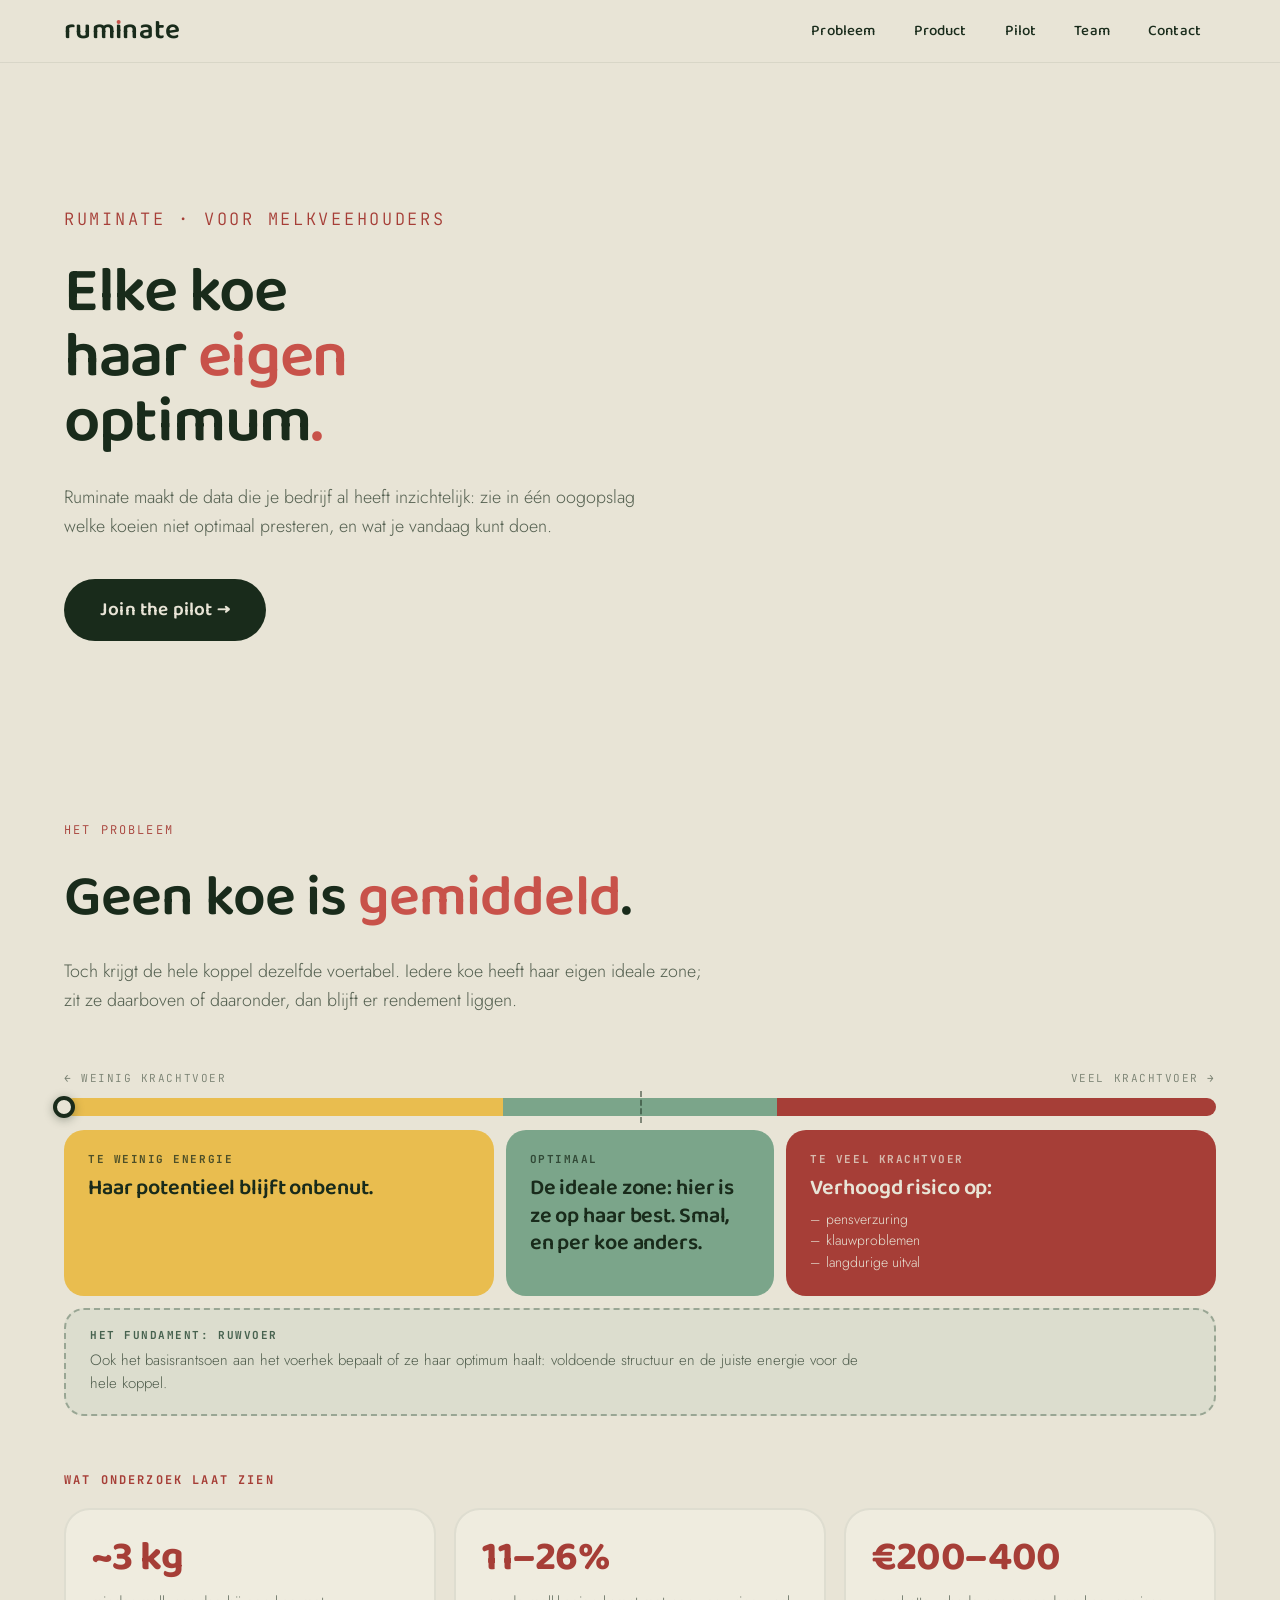
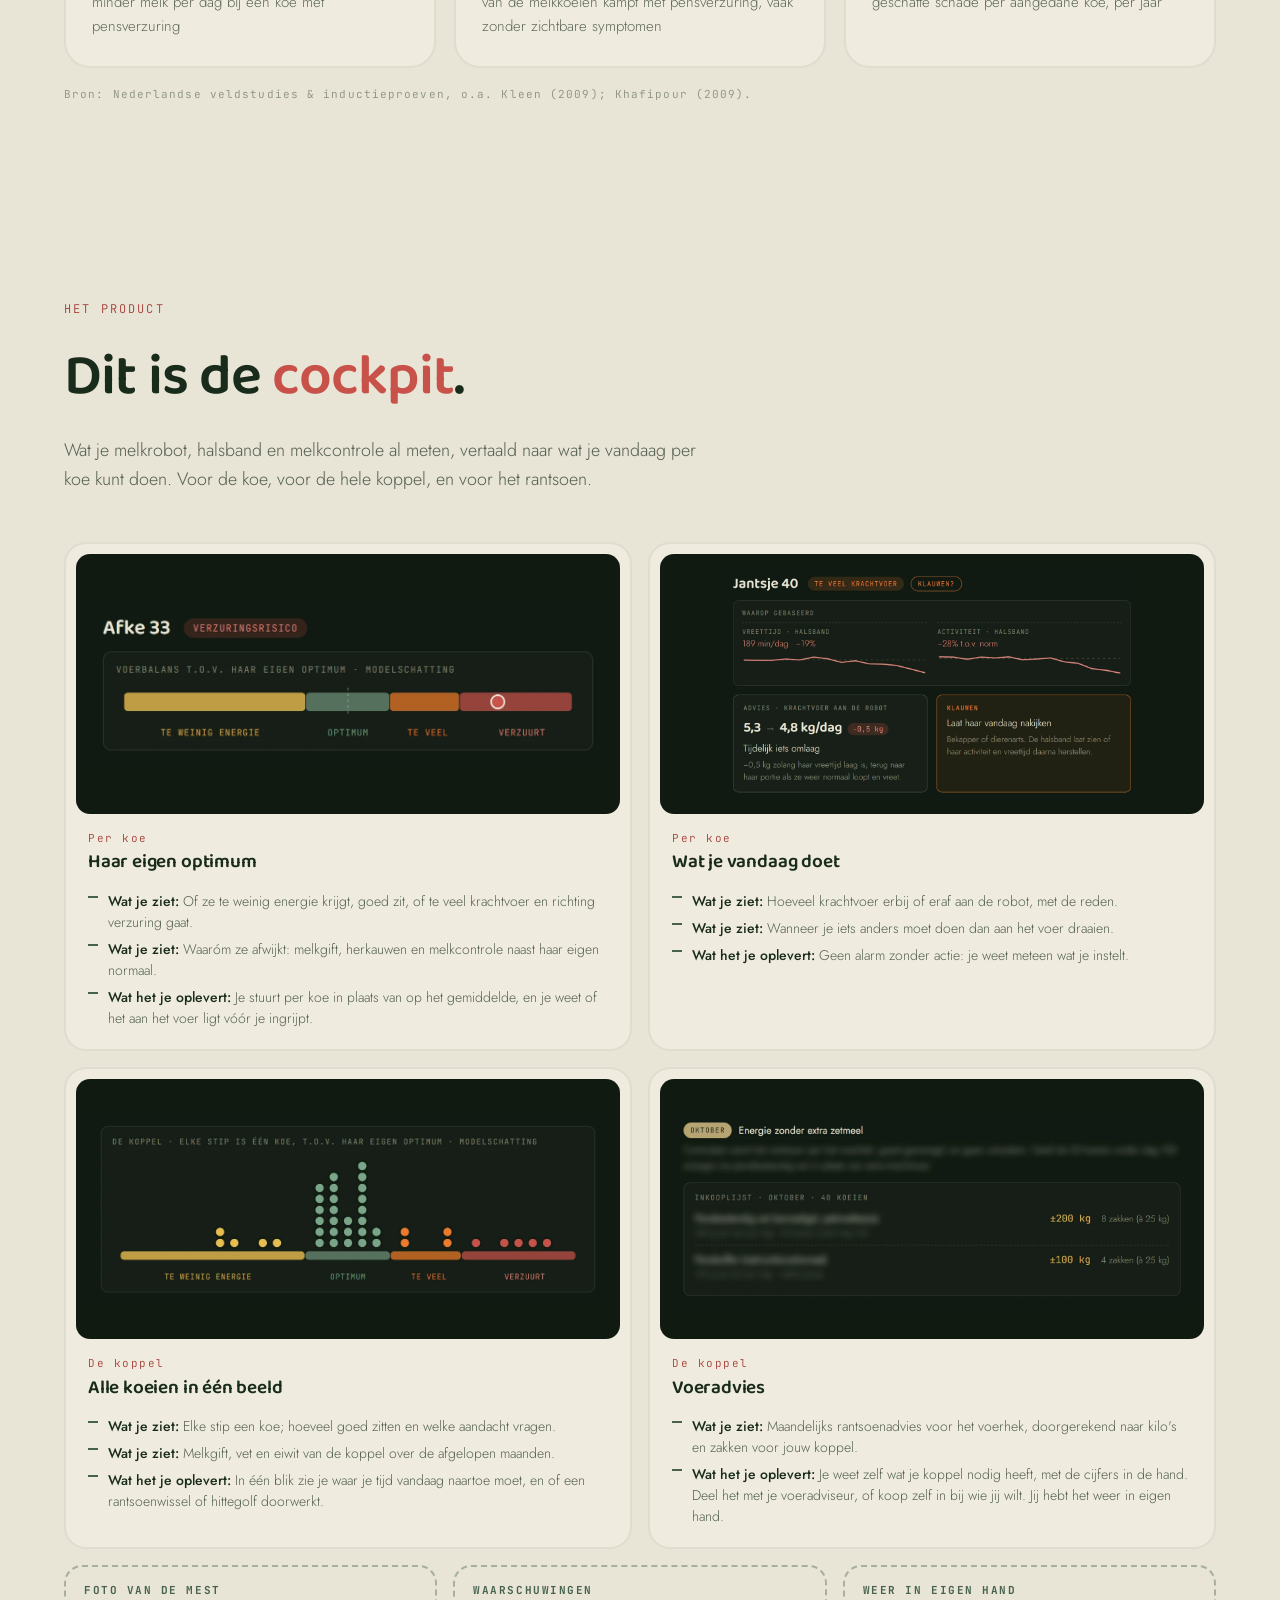
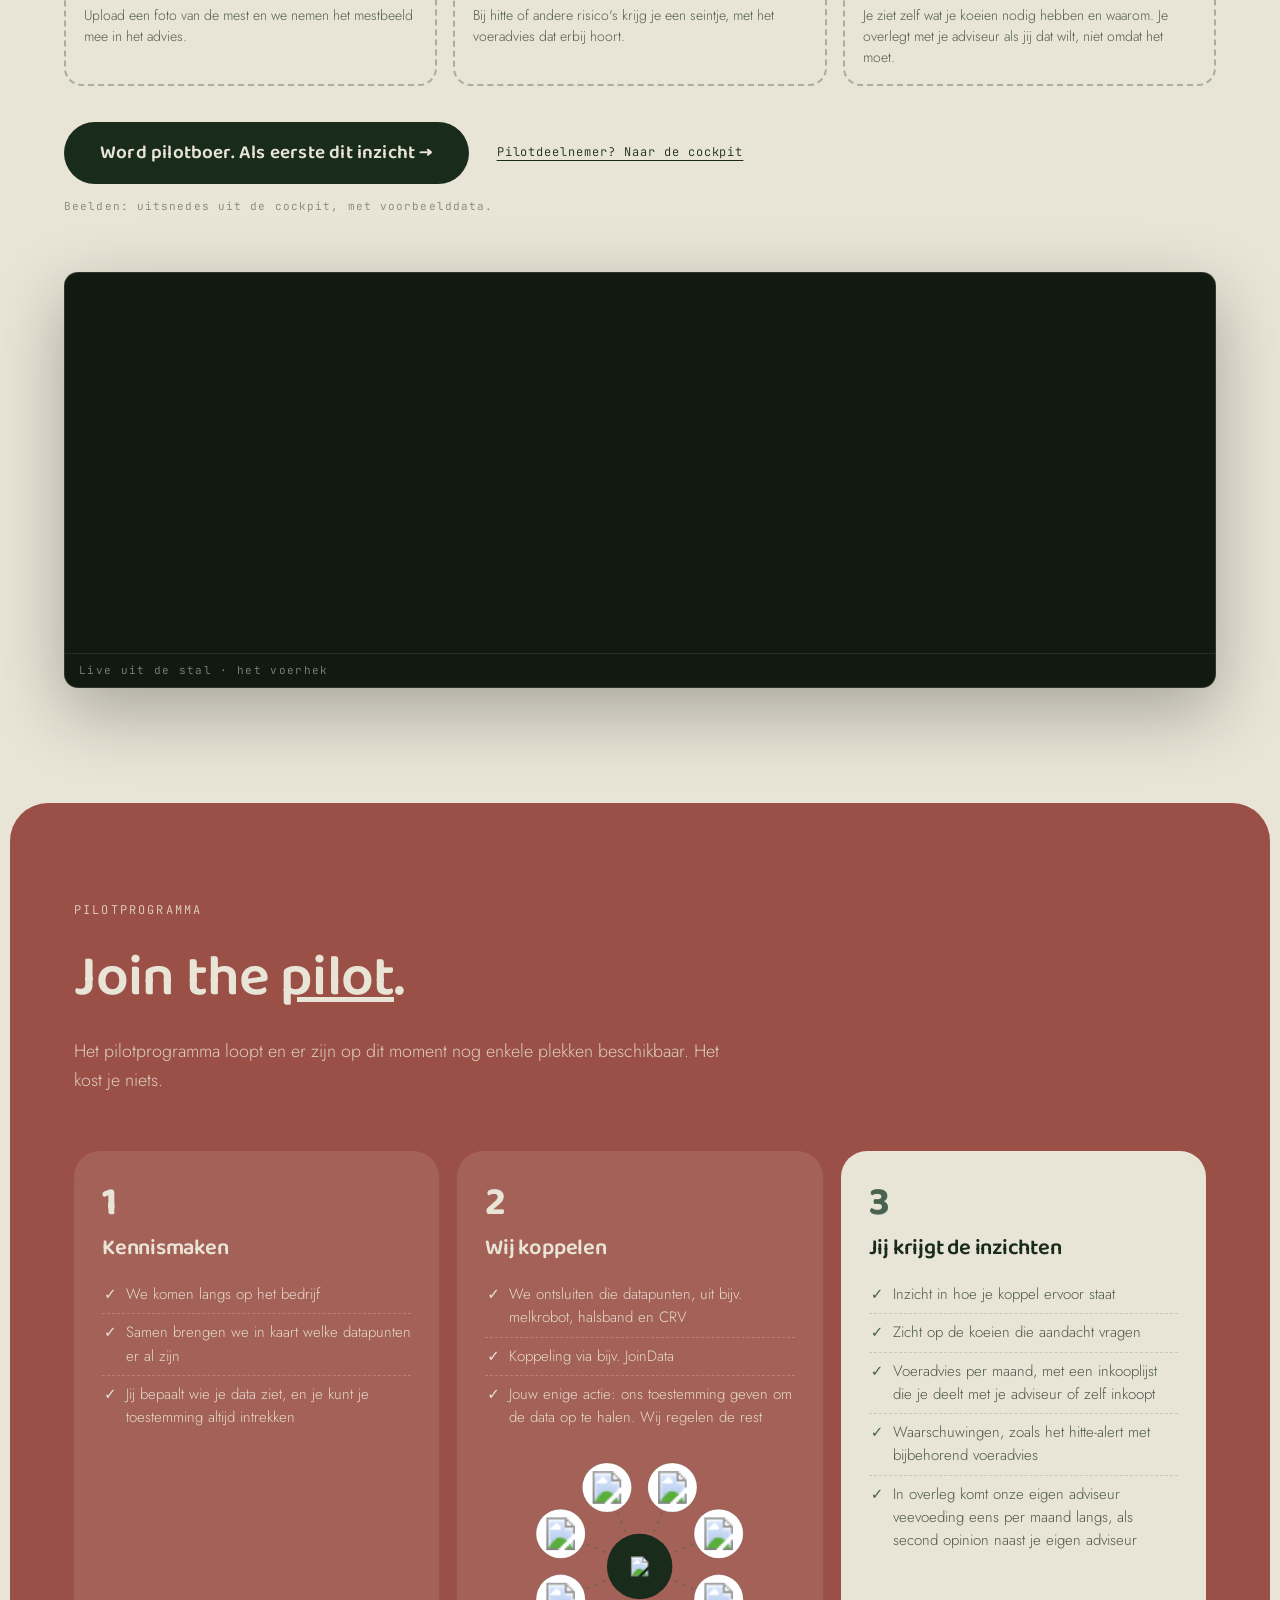
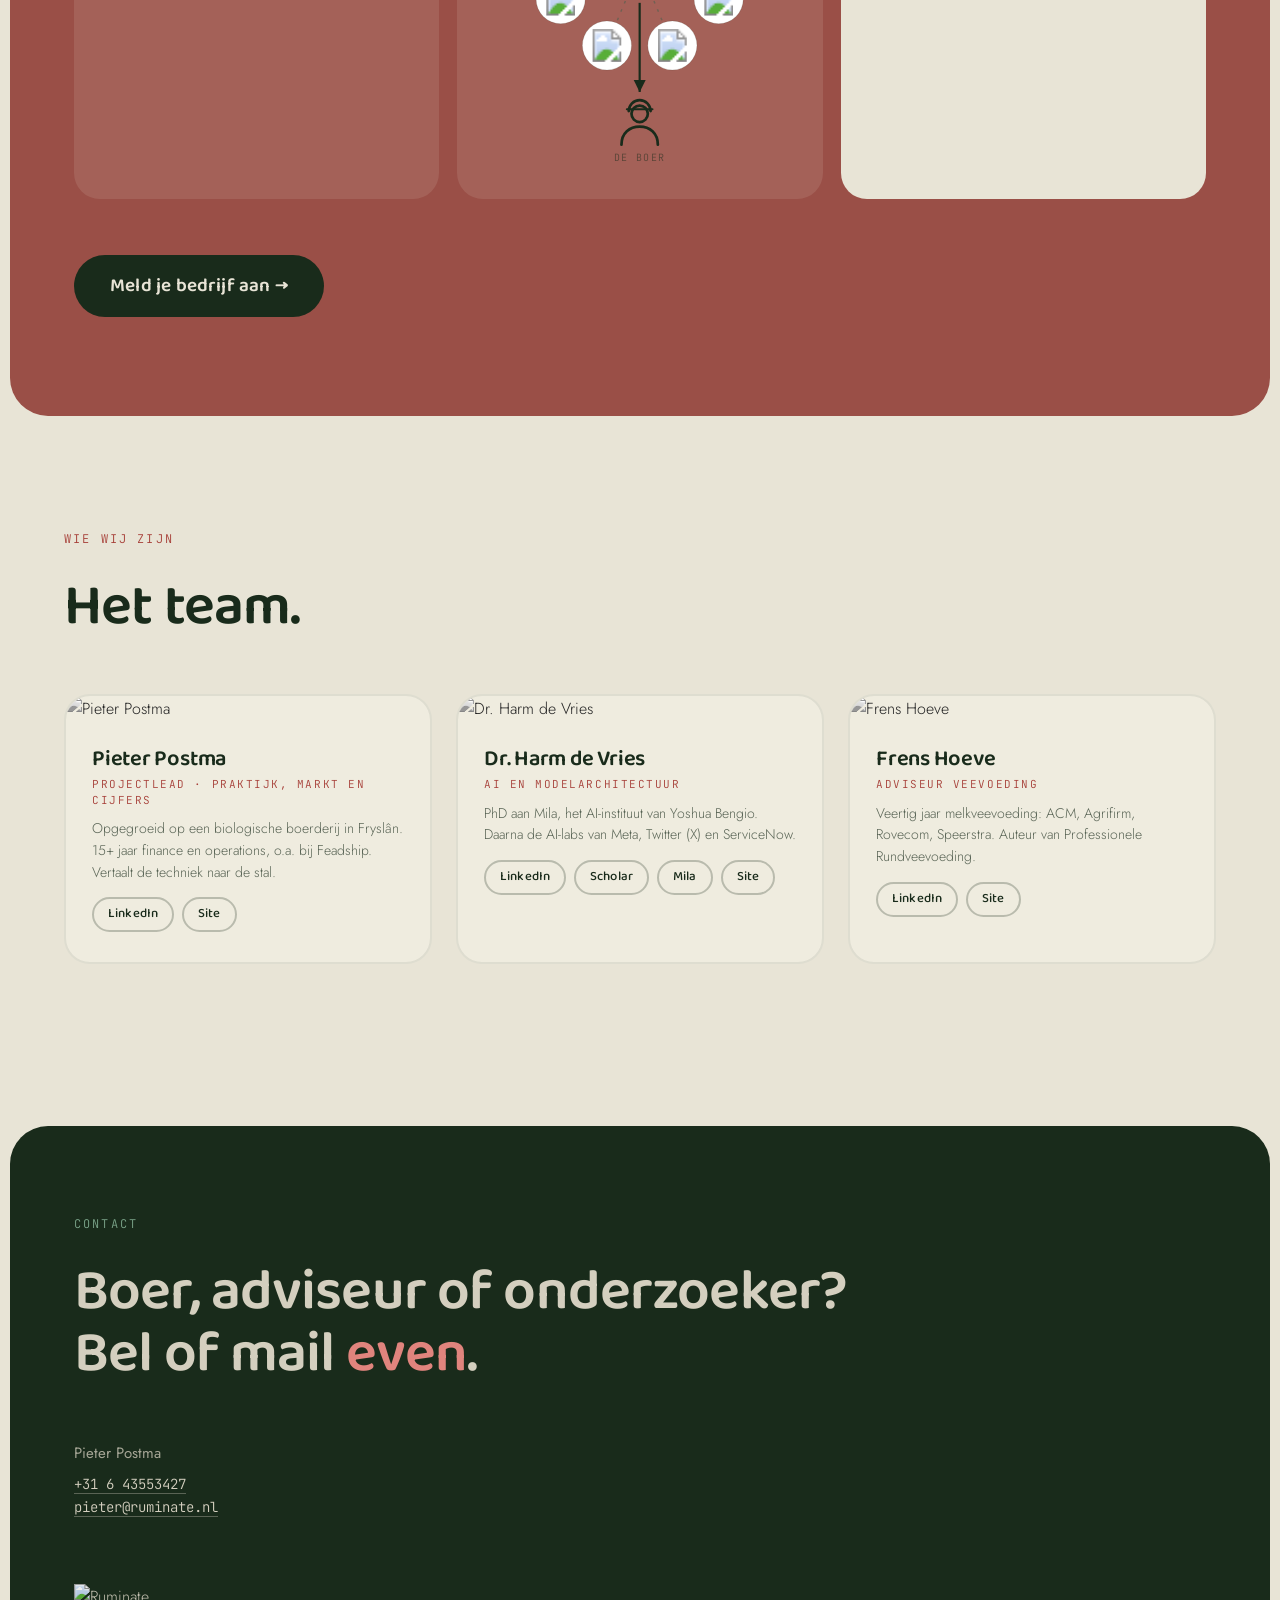
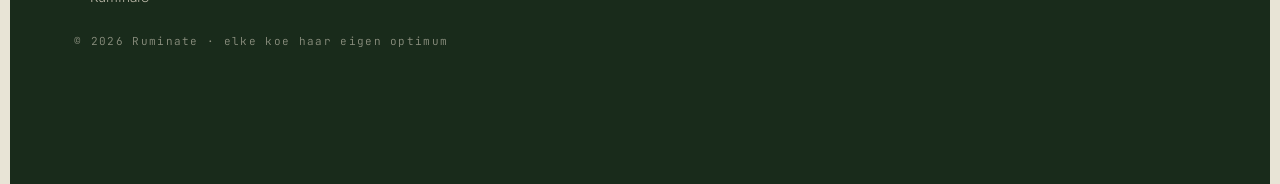
==== commit aabba3dc: "landing: voeradvies-uitsnede met maandkop, adviestekst onscherp Co-Authored-By: Claude Fable 5.1 <no" ====
--- a/astro/index.html
+++ b/astro/index.html
@@ -1,5 +1,5 @@
 <!DOCTYPE html><html lang="nl"> <head><meta charset="UTF-8">
-<meta name="robots" content="noindex, nofollow"><meta name="viewport" content="width=device-width, initial-scale=1"><title>Ruminate · inzicht per koe</title><meta name="description" content="Ruminate maakt de data van je melkveebedrijf inzichtelijk: zie welke koeien niet optimaal presteren. Gratis pilotprogramma."><link rel="icon" href="branding/ruminate-icon-32.png"><link rel="preconnect" href="https://fonts.googleapis.com"><link rel="preconnect" href="https://fonts.gstatic.com" crossorigin><link href="https://fonts.googleapis.com/css2?family=Baloo+2:wght@500;600;700&family=Jost:wght@300;400;500&family=JetBrains+Mono:wght@300;400&display=swap" rel="stylesheet"><link rel="stylesheet" href="styles.css"></head> <body> <header id="kop"> <a class="woordmerk" href="#top">rum<span class="rum-i">ı</span>nate</a> <nav> <a href="#probleem">Probleem</a> <a href="#product">Product</a> <a href="#pilot">Pilot</a> <a href="#team">Team</a> <a href="#contact">Contact</a> </nav> </header> <main id="top"> <section class="blok hero"> <div class="binnen hero-grid"> <div class="hero-tekst"> <div class="kicker">Ruminate · voor melkveehouders</div> <h1>Elke koe<br>haar <span class="r">eigen</span><br>optimum<span class="r">.</span></h1> <p class="intro">Ruminate maakt de data die je bedrijf al heeft inzichtelijk: zie in één oogopslag welke koeien niet optimaal presteren, en wat je vandaag kunt doen.</p> <a class="knop reveal" style="margin-top:38px" href="#pilot">Join the pilot →</a> </div> <figure class="koefilm" aria-label="Grazende koe"> <div class="kader"><video autoplay muted loop playsinline preload="metadata" disablepictureinpicture src="media/grazende-koe.mp4?v=2"></video></div> </figure> </div> </section> <section class="blok" id="probleem" style="padding-top:6vh"> <div class="binnen"> <div class="kicker">Het probleem</div> <h2 class="reveal">Geen koe is <span class="r">gemiddeld</span>.</h2> <p class="intro reveal">Toch krijgt de hele koppel dezelfde voertabel. Iedere koe heeft haar eigen ideale zone; zit ze daarboven of daaronder, dan blijft er rendement liggen.</p> <div class="lat-wrap reveal"> <div class="lat-schaal" aria-hidden="true"> <span class="s-min">←&nbsp;weinig krachtvoer</span><span class="s-max">veel krachtvoer&nbsp;→</span> </div> <div class="lat-balk" aria-hidden="true"> <i class="z1"></i><i class="z2"></i><i class="z3"></i> <span class="optimum-tik"></span> <span class="naald" title="Iedere koe zit ergens anders op de lat"></span> </div> <div class="lat"> <div class="links"><h4>Te weinig energie</h4><p>Haar potentieel blijft onbenut.</p></div> <div class="midden"><h4>Optimaal</h4><p>De ideale zone: hier is ze op haar best. Smal, en per koe anders.</p></div> <div class="rechts"><h4>Te veel krachtvoer</h4><p>Verhoogd risico op:</p> <ul class="lat-lijst"><li>pensverzuring</li><li>klauwproblemen</li><li>langdurige uitval</li></ul></div> </div> <div class="lat-basis reveal"><h4>Het fundament: ruwvoer</h4><p>Ook het basisrantsoen aan het voerhek bepaalt of ze haar optimum haalt: voldoende structuur en de juiste energie voor de hele koppel.</p></div> <div class="feiten reveal"> <h4>Wat onderzoek laat zien</h4> <div class="feiten-rij"> <div class="feit-kaart"><b>~3&nbsp;kg</b><span>minder melk per dag bij een koe met pensverzuring</span></div> <div class="feit-kaart"><b>11–26%</b><span>van de melkkoeien kampt met pensverzuring, vaak zonder zichtbare symptomen</span></div> <div class="feit-kaart"><b>€200–400</b><span>geschatte schade per aangedane koe, per jaar</span></div> </div> <div class="feiten-bron">Bron: Nederlandse veldstudies &amp; inductieproeven, o.a. Kleen (2009); Khafipour (2009).</div> </div> </div> </div> </section> <section class="blok" id="product"> <div class="binnen"> <div class="kicker">Het product</div> <h2 class="reveal">Dit is de <span class="r">cockpit</span>.</h2> <p class="intro reveal">Wat je melkrobot, halsband en melkcontrole al meten, vertaald naar wat je vandaag per koe kunt doen. Voor de koe, voor de hele koppel, en voor het rantsoen.</p> <div class="cp-grid reveal"> <article class="cp-kaart"><div class="cp-beeld"><img src="media/cockpit/lat.webp?v=1" alt="Balk met de voerbalans van één koe: te weinig energie, optimum, te veel, verzuurt" loading="lazy"></div><div class="nr">Per koe</div><h3>Haar eigen optimum</h3><ul><li><b>Wat je ziet:</b> Of ze te weinig energie krijgt, goed zit, of te veel krachtvoer en richting verzuring gaat.</li><li><b>Wat je ziet:</b> Waaróm ze afwijkt: melkgift, herkauwen en melkcontrole naast haar eigen normaal.</li><li><b>Wat het je oplevert:</b> Je stuurt per koe in plaats van op het gemiddelde, en je weet of het aan het voer ligt vóór je ingrijpt.</li></ul></article> <article class="cp-kaart"><div class="cp-beeld"><img src="media/cockpit/advies.webp?v=2" alt="Jantsje 40: activiteit en vreettijd t.o.v. haar norm, krachtvoeradvies en het advies haar klauwen te laten nakijken" loading="lazy"></div><div class="nr">Per koe</div><h3>Wat je vandaag doet</h3><ul><li><b>Wat je ziet:</b> Hoeveel krachtvoer erbij of eraf aan de robot, met de reden.</li><li><b>Wat je ziet:</b> Wanneer je iets anders moet doen dan aan het voer draaien.</li><li><b>Wat het je oplevert:</b> Geen alarm zonder actie: je weet meteen wat je instelt.</li></ul></article> <article class="cp-kaart"><div class="cp-beeld"><img src="media/cockpit/kudde.webp?v=1" alt="Stippengrafiek van de koppel" loading="lazy"></div><div class="nr">De koppel</div><h3>Alle koeien in één beeld</h3><ul><li><b>Wat je ziet:</b> Elke stip een koe; hoeveel goed zitten en welke aandacht vragen.</li><li><b>Wat je ziet:</b> Melkgift, vet en eiwit van de koppel over de afgelopen maanden.</li><li><b>Wat het je oplevert:</b> In één blik zie je waar je tijd vandaag naartoe moet, en of een rantsoenwissel of hittegolf doorwerkt.</li></ul></article> <article class="cp-kaart"><div class="cp-beeld"><img src="media/cockpit/inkoop.webp?v=1" alt="Inkooplijst voor een maand, met hoeveelheden per product" loading="lazy"></div><div class="nr">De koppel</div><h3>Voeradvies</h3><ul><li><b>Wat je ziet:</b> Maandelijks rantsoenadvies voor het voerhek, doorgerekend naar kilo's en zakken voor jouw koppel.</li><li><b>Wat het je oplevert:</b> Je weet zelf wat je koppel nodig heeft, met de cijfers in de hand. Deel het met je voeradviseur, of koop zelf in bij wie jij wilt. Jij hebt het weer in eigen hand.</li></ul></article> </div> <div class="cp-meer reveal"> <div><h4>Foto van de mest</h4><p>Upload een foto van de mest en we nemen het mestbeeld mee in het advies.</p></div> <div><h4>Waarschuwingen</h4><p>Bij hitte of andere risico's krijg je een seintje, met het voeradvies dat erbij hoort.</p></div> <div><h4>Weer in eigen hand</h4><p>Je ziet zelf wat je koeien nodig hebben en waarom. Je overlegt met je adviseur als jij dat wilt, niet omdat het moet.</p></div> </div> <div class="cp-cta reveal"> <a class="knop" href="#pilot">Word pilotboer. Als eerste dit inzicht &rarr;</a> <a class="cp-login" href="cockpit.html">Pilotdeelnemer? Naar de cockpit</a> </div> <p class="cp-noot">Beelden: uitsnedes uit de cockpit, met voorbeelddata.</p> <figure class="product-film reveal" aria-label="Koeien aan het voerhek" style="margin-top:56px"> <video autoplay muted loop playsinline preload="metadata" disablepictureinpicture src="media/koeien-eten.mp4?v=2"></video> <figcaption>Live uit de stal &middot; het voerhek</figcaption> </figure> </div> </section> <section class="blok rood-blok" id="pilot"> <div class="binnen"> <div class="kicker">Pilotprogramma</div> <h2 class="reveal">Join the <u>pilot</u>.</h2> <p class="intro reveal">Het pilotprogramma loopt en er zijn op dit moment nog enkele plekken beschikbaar. Het kost je niets.</p> <div class="pilotkaarten reveal"> <div class="pk"><div class="nr">1</div><h3>Kennismaken</h3> <ul><li>We komen langs op het bedrijf</li><li>Samen brengen we in kaart welke datapunten er al zijn</li><li>Jij bepaalt wie je data ziet, en je kunt je toestemming altijd intrekken</li></ul></div> <div class="pk"><div class="nr">2</div><h3>Wij koppelen</h3> <ul><li>We ontsluiten die datapunten, uit bijv. melkrobot, halsband en CRV</li><li>Koppeling via bijv. JoinData</li><li>Jouw enige actie: ons toestemming geven om de data op te halen. Wij regelen de rest</li></ul> <div class="datakring reveal" aria-label="Datastromen komen samen bij Ruminate en gaan naar de boer"> <svg viewBox="0 0 340 348" xmlns="http://www.w3.org/2000/svg"> <defs> <marker id="dkpijl" viewBox="0 0 10 10" refX="8" refY="5" markerWidth="7" markerHeight="7" orient="auto"> <path d="M0 1 L8 5 L0 9 Z" fill="var(--groen)"></path> </marker> </defs> <g stroke="rgba(71,98,79,.55)" stroke-width="1.6"> <line class="stroom" x1="256.84467605606096" y1="163.97224264231843" x2="170" y2="128"></line><line class="stroom" x1="205.97224264231843" y1="214.84467605606096" x2="170" y2="128"></line><line class="stroom" x1="134.02775735768157" y1="214.84467605606096" x2="170" y2="128"></line><line class="stroom" x1="83.15532394393905" y1="163.97224264231846" x2="170" y2="128"></line><line class="stroom" x1="83.15532394393902" y1="92.02775735768162" x2="170" y2="128"></line><line class="stroom" x1="134.0277573576816" y1="41.15532394393904" x2="170" y2="128"></line><line class="stroom" x1="205.97224264231846" y1="41.15532394393905" x2="170" y2="128"></line><line class="stroom" x1="256.84467605606096" y1="92.02775735768158" x2="170" y2="128"></line> </g> <g> <circle cx="256.84467605606096" cy="163.97224264231843" r="27" fill="#fff" stroke="rgba(25,43,27,.15)"></circle> <image href="media/logos/lely.png" x="238.84467605606096" y="145.97224264231843" width="36" height="36" preserveAspectRatio="xMidYMid meet"></image> <title>Lely</title> </g><g> <circle cx="205.97224264231843" cy="214.84467605606096" r="27" fill="#fff" stroke="rgba(25,43,27,.15)"></circle> <image href="media/logos/delaval.png" x="187.97224264231843" y="196.84467605606096" width="36" height="36" preserveAspectRatio="xMidYMid meet"></image> <title>DeLaval</title> </g><g> <circle cx="134.02775735768157" cy="214.84467605606096" r="27" fill="#fff" stroke="rgba(25,43,27,.15)"></circle> <image href="media/logos/gea.svg" x="116.02775735768157" y="196.84467605606096" width="36" height="36" preserveAspectRatio="xMidYMid meet"></image> <title>GEA</title> </g><g> <circle cx="83.15532394393905" cy="163.97224264231846" r="27" fill="#fff" stroke="rgba(25,43,27,.15)"></circle> <image href="media/logos/nedap.svg" x="65.15532394393905" y="145.97224264231846" width="36" height="36" preserveAspectRatio="xMidYMid meet"></image> <title>Nedap</title> </g><g> <circle cx="83.15532394393902" cy="92.02775735768162" r="27" fill="#fff" stroke="rgba(25,43,27,.15)"></circle> <image href="media/logos/crv.png" x="65.15532394393902" y="74.02775735768162" width="36" height="36" preserveAspectRatio="xMidYMid meet"></image> <title>CRV</title> </g><g> <circle cx="134.0277573576816" cy="41.15532394393904" r="27" fill="#fff" stroke="rgba(25,43,27,.15)"></circle> <image href="media/logos/qlip.png" x="116.0277573576816" y="23.155323943939038" width="36" height="36" preserveAspectRatio="xMidYMid meet"></image> <title>Qlip</title> </g><g> <circle cx="205.97224264231846" cy="41.15532394393905" r="27" fill="#fff" stroke="rgba(25,43,27,.15)"></circle> <image href="media/logos/joindata.png" x="187.97224264231846" y="23.155323943939052" width="36" height="36" preserveAspectRatio="xMidYMid meet"></image> <title>JoinData</title> </g><g> <circle cx="256.84467605606096" cy="92.02775735768158" r="27" fill="#fff" stroke="rgba(25,43,27,.15)"></circle> <image href="media/logos/knmi.png" x="238.84467605606096" y="74.02775735768158" width="36" height="36" preserveAspectRatio="xMidYMid meet"></image> <title>KNMI</title> </g> <circle cx="170" cy="128" r="36" fill="var(--groen)"></circle> <image href="branding/ruminate-logo-creme.svg" x="141" y="117" width="58" height="22" preserveAspectRatio="xMidYMid meet"></image> <line x1="170" y1="168" x2="170" y2="266" stroke="var(--groen)" stroke-width="2.4" marker-end="url(#dkpijl)"></line> <g fill="none" stroke="var(--groen)" stroke-width="3" stroke-linecap="round"> <circle cx="170" cy="290" r="9"></circle> <path d="M158 287 a 12 12 0 0 1 24 0"></path> <path d="M156 285 h28" stroke-width="2.4"></path> <path d="M150 324 c 0 -13 9 -20 20 -20 s 20 7 20 20"></path> </g> <text x="170" y="342" text-anchor="middle" font-family="JetBrains Mono,monospace" font-size="11" letter-spacing="1.6" fill="rgba(25,43,27,.55)">DE BOER</text> </svg> </div></div> <div class="pk gratis"><div class="nr">3</div><h3>Jij krijgt de inzichten</h3> <ul><li>Inzicht in hoe je koppel ervoor staat</li><li>Zicht op de koeien die aandacht vragen</li><li>Voeradvies per maand, met een inkooplijst die je deelt met je adviseur of zelf inkoopt</li><li>Waarschuwingen, zoals het hitte-alert met bijbehorend voeradvies</li><li>In overleg komt onze eigen adviseur veevoeding eens per maand langs, als second opinion naast je eigen adviseur</li></ul></div> </div> <a class="knop" href="mailto:pilot@ruminate.nl?subject=Aanmelding%20pilotprogramma%20Ruminate">Meld je bedrijf aan →</a> </div> </section> <section class="blok" id="team"> <div class="binnen"> <div class="kicker">Wie wij zijn</div> <h2 class="reveal">Het team.</h2> <div class="team"> <div class="lid reveal"> <img src="team/pieter-postma-headshot.jpg" alt="Pieter Postma"> <div class="tekst"> <h3>Pieter Postma</h3><div class="rol">Projectlead · praktijk, markt en cijfers</div> <p>Opgegroeid op een biologische boerderij in Fryslân. 15+ jaar finance en operations, o.a. bij Feadship. Vertaalt de techniek naar de stal.</p> <div class="links"> <a href="https://www.linkedin.com/in/pieter-postma-b867252b" target="_blank" rel="noopener">LinkedIn</a><a href="https://www.novastarfinance.nl" target="_blank" rel="noopener">Site</a> </div> </div> </div><div class="lid reveal"> <img src="team/harm-de-vries-headshot.jpg" alt="Dr. Harm de Vries"> <div class="tekst"> <h3>Dr. Harm de Vries</h3><div class="rol">AI en modelarchitectuur</div> <p>PhD aan Mila, het AI-instituut van Yoshua Bengio. Daarna de AI-labs van Meta, Twitter (X) en ServiceNow.</p> <div class="links"> <a href="https://www.linkedin.com/in/harm-de-vries-8506ab57" target="_blank" rel="noopener">LinkedIn</a><a href="https://scholar.google.com/citations?user=LWrdpCsAAAAJ" target="_blank" rel="noopener">Scholar</a><a href="https://mila.quebec/en/directory/harm-de-vries" target="_blank" rel="noopener">Mila</a><a href="https://www.harmdevries.com/" target="_blank" rel="noopener">Site</a> </div> </div> </div><div class="lid reveal"> <img src="team/frens-hoeve-headshot.jpg?v=2" alt="Frens Hoeve"> <div class="tekst"> <h3>Frens Hoeve</h3><div class="rol">Adviseur veevoeding</div> <p>Veertig jaar melkveevoeding: ACM, Agrifirm, Rovecom, Speerstra. Auteur van Professionele Rundveevoeding.</p> <div class="links"> <a href="https://www.linkedin.com/in/frens-hoeve-6b059480" target="_blank" rel="noopener">LinkedIn</a><a href="https://melkveevoeding.jimdosite.com" target="_blank" rel="noopener">Site</a> </div> </div> </div> </div> </div> </section> <section class="voet" id="contact"> <div class="binnen"> <div class="kicker" style="color:var(--sage)">Contact</div> <h2 class="reveal">Boer, adviseur of onderzoeker?<br>Bel of mail <span class="r">even</span>.</h2> <div class="contact reveal"> <div><b>Pieter Postma</b><a href="tel:+31643553427">+31 6 43553427</a><br><a href="mailto:pieter@ruminate.nl">pieter@ruminate.nl</a></div> </div> <img class="logo" src="branding/ruminate-logo-creme.svg" alt="Ruminate"> <div class="fijn">© 2026 Ruminate · elke koe haar eigen optimum</div> </div> </section> </main> <script>
+<meta name="robots" content="noindex, nofollow"><meta name="viewport" content="width=device-width, initial-scale=1"><title>Ruminate · inzicht per koe</title><meta name="description" content="Ruminate maakt de data van je melkveebedrijf inzichtelijk: zie welke koeien niet optimaal presteren. Gratis pilotprogramma."><link rel="icon" href="branding/ruminate-icon-32.png"><link rel="preconnect" href="https://fonts.googleapis.com"><link rel="preconnect" href="https://fonts.gstatic.com" crossorigin><link href="https://fonts.googleapis.com/css2?family=Baloo+2:wght@500;600;700&family=Jost:wght@300;400;500&family=JetBrains+Mono:wght@300;400&display=swap" rel="stylesheet"><link rel="stylesheet" href="styles.css"></head> <body> <header id="kop"> <a class="woordmerk" href="#top">rum<span class="rum-i">ı</span>nate</a> <nav> <a href="#probleem">Probleem</a> <a href="#product">Product</a> <a href="#pilot">Pilot</a> <a href="#team">Team</a> <a href="#contact">Contact</a> </nav> </header> <main id="top"> <section class="blok hero"> <div class="binnen hero-grid"> <div class="hero-tekst"> <div class="kicker">Ruminate · voor melkveehouders</div> <h1>Elke koe<br>haar <span class="r">eigen</span><br>optimum<span class="r">.</span></h1> <p class="intro">Ruminate maakt de data die je bedrijf al heeft inzichtelijk: zie in één oogopslag welke koeien niet optimaal presteren, en wat je vandaag kunt doen.</p> <a class="knop reveal" style="margin-top:38px" href="#pilot">Join the pilot →</a> </div> <figure class="koefilm" aria-label="Grazende koe"> <div class="kader"><video autoplay muted loop playsinline preload="metadata" disablepictureinpicture src="media/grazende-koe.mp4?v=2"></video></div> </figure> </div> </section> <section class="blok" id="probleem" style="padding-top:6vh"> <div class="binnen"> <div class="kicker">Het probleem</div> <h2 class="reveal">Geen koe is <span class="r">gemiddeld</span>.</h2> <p class="intro reveal">Toch krijgt de hele koppel dezelfde voertabel. Iedere koe heeft haar eigen ideale zone; zit ze daarboven of daaronder, dan blijft er rendement liggen.</p> <div class="lat-wrap reveal"> <div class="lat-schaal" aria-hidden="true"> <span class="s-min">←&nbsp;weinig krachtvoer</span><span class="s-max">veel krachtvoer&nbsp;→</span> </div> <div class="lat-balk" aria-hidden="true"> <i class="z1"></i><i class="z2"></i><i class="z3"></i> <span class="optimum-tik"></span> <span class="naald" title="Iedere koe zit ergens anders op de lat"></span> </div> <div class="lat"> <div class="links"><h4>Te weinig energie</h4><p>Haar potentieel blijft onbenut.</p></div> <div class="midden"><h4>Optimaal</h4><p>De ideale zone: hier is ze op haar best. Smal, en per koe anders.</p></div> <div class="rechts"><h4>Te veel krachtvoer</h4><p>Verhoogd risico op:</p> <ul class="lat-lijst"><li>pensverzuring</li><li>klauwproblemen</li><li>langdurige uitval</li></ul></div> </div> <div class="lat-basis reveal"><h4>Het fundament: ruwvoer</h4><p>Ook het basisrantsoen aan het voerhek bepaalt of ze haar optimum haalt: voldoende structuur en de juiste energie voor de hele koppel.</p></div> <div class="feiten reveal"> <h4>Wat onderzoek laat zien</h4> <div class="feiten-rij"> <div class="feit-kaart"><b>~3&nbsp;kg</b><span>minder melk per dag bij een koe met pensverzuring</span></div> <div class="feit-kaart"><b>11–26%</b><span>van de melkkoeien kampt met pensverzuring, vaak zonder zichtbare symptomen</span></div> <div class="feit-kaart"><b>€200–400</b><span>geschatte schade per aangedane koe, per jaar</span></div> </div> <div class="feiten-bron">Bron: Nederlandse veldstudies &amp; inductieproeven, o.a. Kleen (2009); Khafipour (2009).</div> </div> </div> </div> </section> <section class="blok" id="product"> <div class="binnen"> <div class="kicker">Het product</div> <h2 class="reveal">Dit is de <span class="r">cockpit</span>.</h2> <p class="intro reveal">Wat je melkrobot, halsband en melkcontrole al meten, vertaald naar wat je vandaag per koe kunt doen. Voor de koe, voor de hele koppel, en voor het rantsoen.</p> <div class="cp-grid reveal"> <article class="cp-kaart"><div class="cp-beeld"><img src="media/cockpit/lat.webp?v=1" alt="Balk met de voerbalans van één koe: te weinig energie, optimum, te veel, verzuurt" loading="lazy"></div><div class="nr">Per koe</div><h3>Haar eigen optimum</h3><ul><li><b>Wat je ziet:</b> Of ze te weinig energie krijgt, goed zit, of te veel krachtvoer en richting verzuring gaat.</li><li><b>Wat je ziet:</b> Waaróm ze afwijkt: melkgift, herkauwen en melkcontrole naast haar eigen normaal.</li><li><b>Wat het je oplevert:</b> Je stuurt per koe in plaats van op het gemiddelde, en je weet of het aan het voer ligt vóór je ingrijpt.</li></ul></article> <article class="cp-kaart"><div class="cp-beeld"><img src="media/cockpit/advies.webp?v=2" alt="Jantsje 40: activiteit en vreettijd t.o.v. haar norm, krachtvoeradvies en het advies haar klauwen te laten nakijken" loading="lazy"></div><div class="nr">Per koe</div><h3>Wat je vandaag doet</h3><ul><li><b>Wat je ziet:</b> Hoeveel krachtvoer erbij of eraf aan de robot, met de reden.</li><li><b>Wat je ziet:</b> Wanneer je iets anders moet doen dan aan het voer draaien.</li><li><b>Wat het je oplevert:</b> Geen alarm zonder actie: je weet meteen wat je instelt.</li></ul></article> <article class="cp-kaart"><div class="cp-beeld"><img src="media/cockpit/kudde.webp?v=1" alt="Stippengrafiek van de koppel" loading="lazy"></div><div class="nr">De koppel</div><h3>Alle koeien in één beeld</h3><ul><li><b>Wat je ziet:</b> Elke stip een koe; hoeveel goed zitten en welke aandacht vragen.</li><li><b>Wat je ziet:</b> Melkgift, vet en eiwit van de koppel over de afgelopen maanden.</li><li><b>Wat het je oplevert:</b> In één blik zie je waar je tijd vandaag naartoe moet, en of een rantsoenwissel of hittegolf doorwerkt.</li></ul></article> <article class="cp-kaart"><div class="cp-beeld"><img src="media/cockpit/inkoop.webp?v=2" alt="Inkooplijst voor een maand, met hoeveelheden per product" loading="lazy"></div><div class="nr">De koppel</div><h3>Voeradvies</h3><ul><li><b>Wat je ziet:</b> Maandelijks rantsoenadvies voor het voerhek, doorgerekend naar kilo's en zakken voor jouw koppel.</li><li><b>Wat het je oplevert:</b> Je weet zelf wat je koppel nodig heeft, met de cijfers in de hand. Deel het met je voeradviseur, of koop zelf in bij wie jij wilt. Jij hebt het weer in eigen hand.</li></ul></article> </div> <div class="cp-meer reveal"> <div><h4>Foto van de mest</h4><p>Upload een foto van de mest en we nemen het mestbeeld mee in het advies.</p></div> <div><h4>Waarschuwingen</h4><p>Bij hitte of andere risico's krijg je een seintje, met het voeradvies dat erbij hoort.</p></div> <div><h4>Weer in eigen hand</h4><p>Je ziet zelf wat je koeien nodig hebben en waarom. Je overlegt met je adviseur als jij dat wilt, niet omdat het moet.</p></div> </div> <div class="cp-cta reveal"> <a class="knop" href="#pilot">Word pilotboer. Als eerste dit inzicht &rarr;</a> <a class="cp-login" href="cockpit.html">Pilotdeelnemer? Naar de cockpit</a> </div> <p class="cp-noot">Beelden: uitsnedes uit de cockpit, met voorbeelddata.</p> <figure class="product-film reveal" aria-label="Koeien aan het voerhek" style="margin-top:56px"> <video autoplay muted loop playsinline preload="metadata" disablepictureinpicture src="media/koeien-eten.mp4?v=2"></video> <figcaption>Live uit de stal &middot; het voerhek</figcaption> </figure> </div> </section> <section class="blok rood-blok" id="pilot"> <div class="binnen"> <div class="kicker">Pilotprogramma</div> <h2 class="reveal">Join the <u>pilot</u>.</h2> <p class="intro reveal">Het pilotprogramma loopt en er zijn op dit moment nog enkele plekken beschikbaar. Het kost je niets.</p> <div class="pilotkaarten reveal"> <div class="pk"><div class="nr">1</div><h3>Kennismaken</h3> <ul><li>We komen langs op het bedrijf</li><li>Samen brengen we in kaart welke datapunten er al zijn</li><li>Jij bepaalt wie je data ziet, en je kunt je toestemming altijd intrekken</li></ul></div> <div class="pk"><div class="nr">2</div><h3>Wij koppelen</h3> <ul><li>We ontsluiten die datapunten, uit bijv. melkrobot, halsband en CRV</li><li>Koppeling via bijv. JoinData</li><li>Jouw enige actie: ons toestemming geven om de data op te halen. Wij regelen de rest</li></ul> <div class="datakring reveal" aria-label="Datastromen komen samen bij Ruminate en gaan naar de boer"> <svg viewBox="0 0 340 348" xmlns="http://www.w3.org/2000/svg"> <defs> <marker id="dkpijl" viewBox="0 0 10 10" refX="8" refY="5" markerWidth="7" markerHeight="7" orient="auto"> <path d="M0 1 L8 5 L0 9 Z" fill="var(--groen)"></path> </marker> </defs> <g stroke="rgba(71,98,79,.55)" stroke-width="1.6"> <line class="stroom" x1="256.84467605606096" y1="163.97224264231843" x2="170" y2="128"></line><line class="stroom" x1="205.97224264231843" y1="214.84467605606096" x2="170" y2="128"></line><line class="stroom" x1="134.02775735768157" y1="214.84467605606096" x2="170" y2="128"></line><line class="stroom" x1="83.15532394393905" y1="163.97224264231846" x2="170" y2="128"></line><line class="stroom" x1="83.15532394393902" y1="92.02775735768162" x2="170" y2="128"></line><line class="stroom" x1="134.0277573576816" y1="41.15532394393904" x2="170" y2="128"></line><line class="stroom" x1="205.97224264231846" y1="41.15532394393905" x2="170" y2="128"></line><line class="stroom" x1="256.84467605606096" y1="92.02775735768158" x2="170" y2="128"></line> </g> <g> <circle cx="256.84467605606096" cy="163.97224264231843" r="27" fill="#fff" stroke="rgba(25,43,27,.15)"></circle> <image href="media/logos/lely.png" x="238.84467605606096" y="145.97224264231843" width="36" height="36" preserveAspectRatio="xMidYMid meet"></image> <title>Lely</title> </g><g> <circle cx="205.97224264231843" cy="214.84467605606096" r="27" fill="#fff" stroke="rgba(25,43,27,.15)"></circle> <image href="media/logos/delaval.png" x="187.97224264231843" y="196.84467605606096" width="36" height="36" preserveAspectRatio="xMidYMid meet"></image> <title>DeLaval</title> </g><g> <circle cx="134.02775735768157" cy="214.84467605606096" r="27" fill="#fff" stroke="rgba(25,43,27,.15)"></circle> <image href="media/logos/gea.svg" x="116.02775735768157" y="196.84467605606096" width="36" height="36" preserveAspectRatio="xMidYMid meet"></image> <title>GEA</title> </g><g> <circle cx="83.15532394393905" cy="163.97224264231846" r="27" fill="#fff" stroke="rgba(25,43,27,.15)"></circle> <image href="media/logos/nedap.svg" x="65.15532394393905" y="145.97224264231846" width="36" height="36" preserveAspectRatio="xMidYMid meet"></image> <title>Nedap</title> </g><g> <circle cx="83.15532394393902" cy="92.02775735768162" r="27" fill="#fff" stroke="rgba(25,43,27,.15)"></circle> <image href="media/logos/crv.png" x="65.15532394393902" y="74.02775735768162" width="36" height="36" preserveAspectRatio="xMidYMid meet"></image> <title>CRV</title> </g><g> <circle cx="134.0277573576816" cy="41.15532394393904" r="27" fill="#fff" stroke="rgba(25,43,27,.15)"></circle> <image href="media/logos/qlip.png" x="116.0277573576816" y="23.155323943939038" width="36" height="36" preserveAspectRatio="xMidYMid meet"></image> <title>Qlip</title> </g><g> <circle cx="205.97224264231846" cy="41.15532394393905" r="27" fill="#fff" stroke="rgba(25,43,27,.15)"></circle> <image href="media/logos/joindata.png" x="187.97224264231846" y="23.155323943939052" width="36" height="36" preserveAspectRatio="xMidYMid meet"></image> <title>JoinData</title> </g><g> <circle cx="256.84467605606096" cy="92.02775735768158" r="27" fill="#fff" stroke="rgba(25,43,27,.15)"></circle> <image href="media/logos/knmi.png" x="238.84467605606096" y="74.02775735768158" width="36" height="36" preserveAspectRatio="xMidYMid meet"></image> <title>KNMI</title> </g> <circle cx="170" cy="128" r="36" fill="var(--groen)"></circle> <image href="branding/ruminate-logo-creme.svg" x="141" y="117" width="58" height="22" preserveAspectRatio="xMidYMid meet"></image> <line x1="170" y1="168" x2="170" y2="266" stroke="var(--groen)" stroke-width="2.4" marker-end="url(#dkpijl)"></line> <g fill="none" stroke="var(--groen)" stroke-width="3" stroke-linecap="round"> <circle cx="170" cy="290" r="9"></circle> <path d="M158 287 a 12 12 0 0 1 24 0"></path> <path d="M156 285 h28" stroke-width="2.4"></path> <path d="M150 324 c 0 -13 9 -20 20 -20 s 20 7 20 20"></path> </g> <text x="170" y="342" text-anchor="middle" font-family="JetBrains Mono,monospace" font-size="11" letter-spacing="1.6" fill="rgba(25,43,27,.55)">DE BOER</text> </svg> </div></div> <div class="pk gratis"><div class="nr">3</div><h3>Jij krijgt de inzichten</h3> <ul><li>Inzicht in hoe je koppel ervoor staat</li><li>Zicht op de koeien die aandacht vragen</li><li>Voeradvies per maand, met een inkooplijst die je deelt met je adviseur of zelf inkoopt</li><li>Waarschuwingen, zoals het hitte-alert met bijbehorend voeradvies</li><li>In overleg komt onze eigen adviseur veevoeding eens per maand langs, als second opinion naast je eigen adviseur</li></ul></div> </div> <a class="knop" href="mailto:pilot@ruminate.nl?subject=Aanmelding%20pilotprogramma%20Ruminate">Meld je bedrijf aan →</a> </div> </section> <section class="blok" id="team"> <div class="binnen"> <div class="kicker">Wie wij zijn</div> <h2 class="reveal">Het team.</h2> <div class="team"> <div class="lid reveal"> <img src="team/pieter-postma-headshot.jpg" alt="Pieter Postma"> <div class="tekst"> <h3>Pieter Postma</h3><div class="rol">Projectlead · praktijk, markt en cijfers</div> <p>Opgegroeid op een biologische boerderij in Fryslân. 15+ jaar finance en operations, o.a. bij Feadship. Vertaalt de techniek naar de stal.</p> <div class="links"> <a href="https://www.linkedin.com/in/pieter-postma-b867252b" target="_blank" rel="noopener">LinkedIn</a><a href="https://www.novastarfinance.nl" target="_blank" rel="noopener">Site</a> </div> </div> </div><div class="lid reveal"> <img src="team/harm-de-vries-headshot.jpg" alt="Dr. Harm de Vries"> <div class="tekst"> <h3>Dr. Harm de Vries</h3><div class="rol">AI en modelarchitectuur</div> <p>PhD aan Mila, het AI-instituut van Yoshua Bengio. Daarna de AI-labs van Meta, Twitter (X) en ServiceNow.</p> <div class="links"> <a href="https://www.linkedin.com/in/harm-de-vries-8506ab57" target="_blank" rel="noopener">LinkedIn</a><a href="https://scholar.google.com/citations?user=LWrdpCsAAAAJ" target="_blank" rel="noopener">Scholar</a><a href="https://mila.quebec/en/directory/harm-de-vries" target="_blank" rel="noopener">Mila</a><a href="https://www.harmdevries.com/" target="_blank" rel="noopener">Site</a> </div> </div> </div><div class="lid reveal"> <img src="team/frens-hoeve-headshot.jpg?v=2" alt="Frens Hoeve"> <div class="tekst"> <h3>Frens Hoeve</h3><div class="rol">Adviseur veevoeding</div> <p>Veertig jaar melkveevoeding: ACM, Agrifirm, Rovecom, Speerstra. Auteur van Professionele Rundveevoeding.</p> <div class="links"> <a href="https://www.linkedin.com/in/frens-hoeve-6b059480" target="_blank" rel="noopener">LinkedIn</a><a href="https://melkveevoeding.jimdosite.com" target="_blank" rel="noopener">Site</a> </div> </div> </div> </div> </div> </section> <section class="voet" id="contact"> <div class="binnen"> <div class="kicker" style="color:var(--sage)">Contact</div> <h2 class="reveal">Boer, adviseur of onderzoeker?<br>Bel of mail <span class="r">even</span>.</h2> <div class="contact reveal"> <div><b>Pieter Postma</b><a href="tel:+31643553427">+31 6 43553427</a><br><a href="mailto:pieter@ruminate.nl">pieter@ruminate.nl</a></div> </div> <img class="logo" src="branding/ruminate-logo-creme.svg" alt="Ruminate"> <div class="fijn">© 2026 Ruminate · elke koe haar eigen optimum</div> </div> </section> </main> <script>
 /* reveals, meekleurende header, video's en parallax: zelfde gedrag als de HTML-site */
 (function(){
   var io = new IntersectionObserver(function(es){
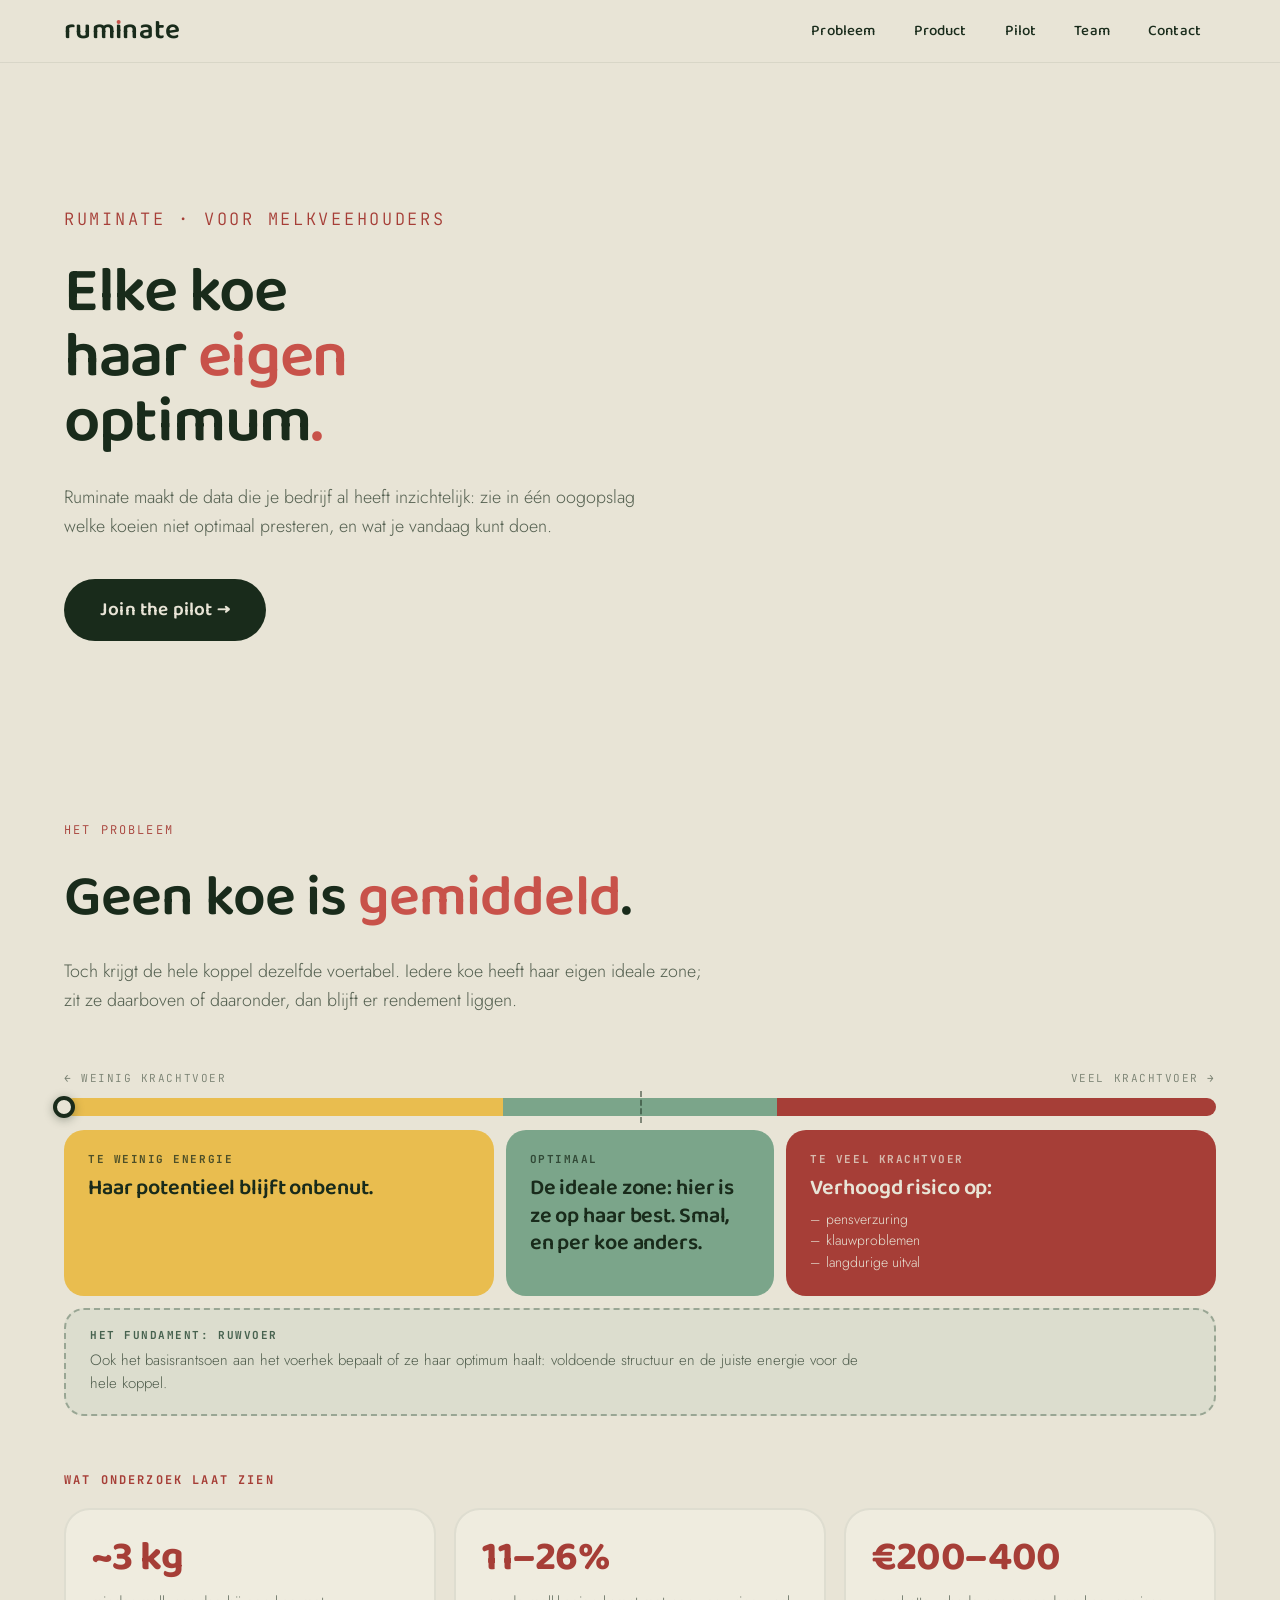
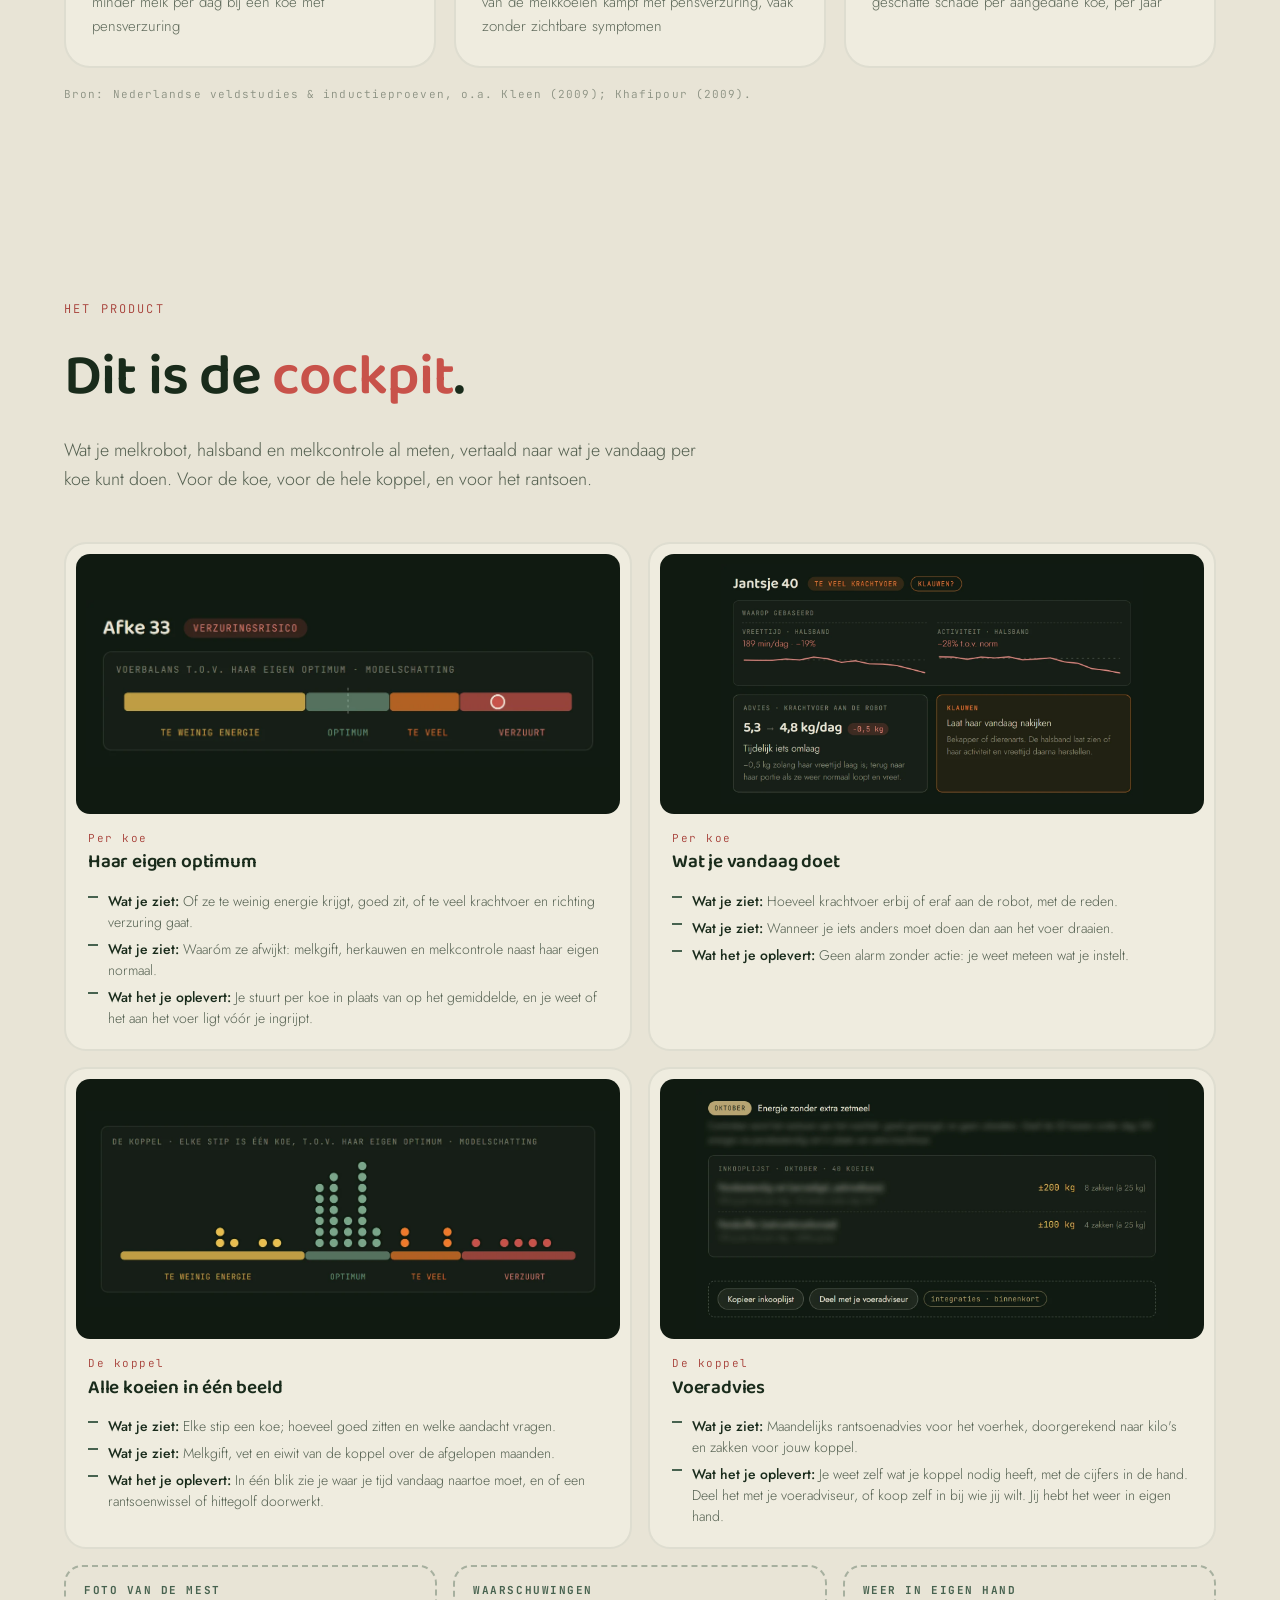
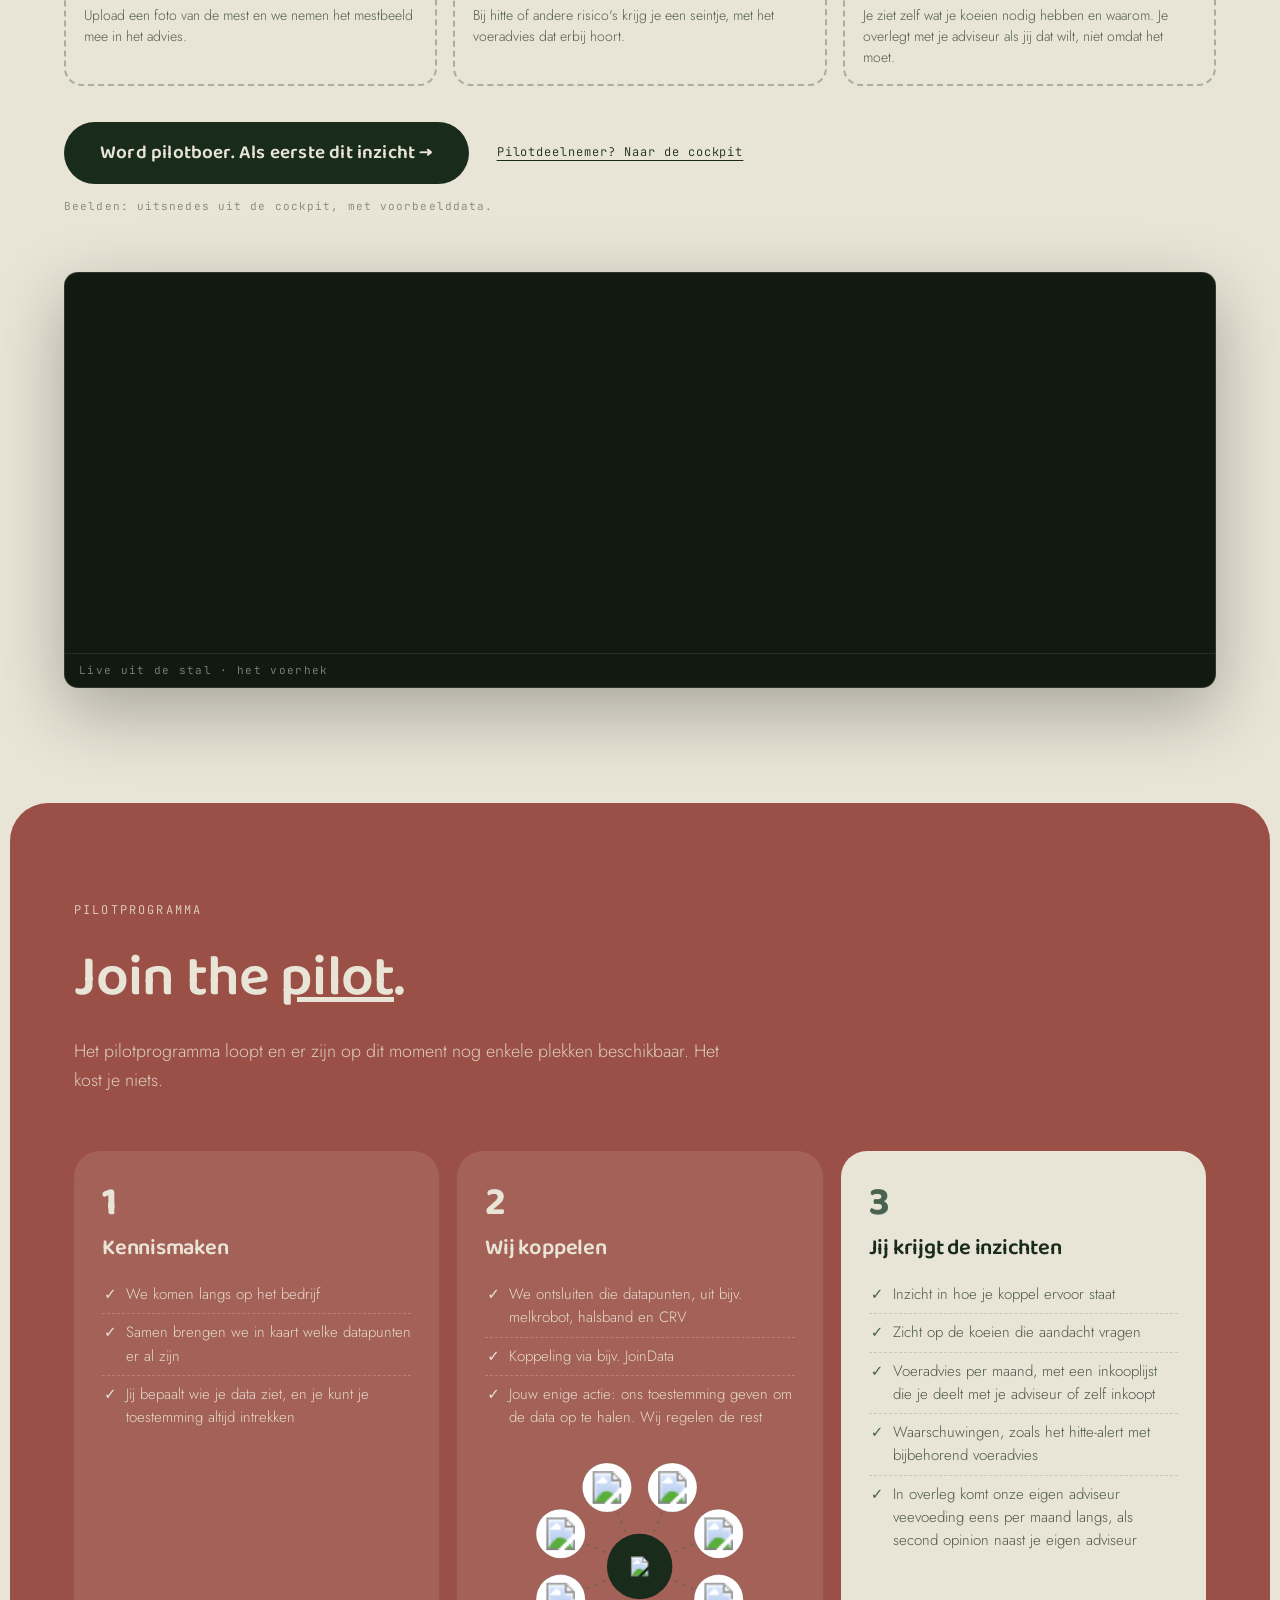
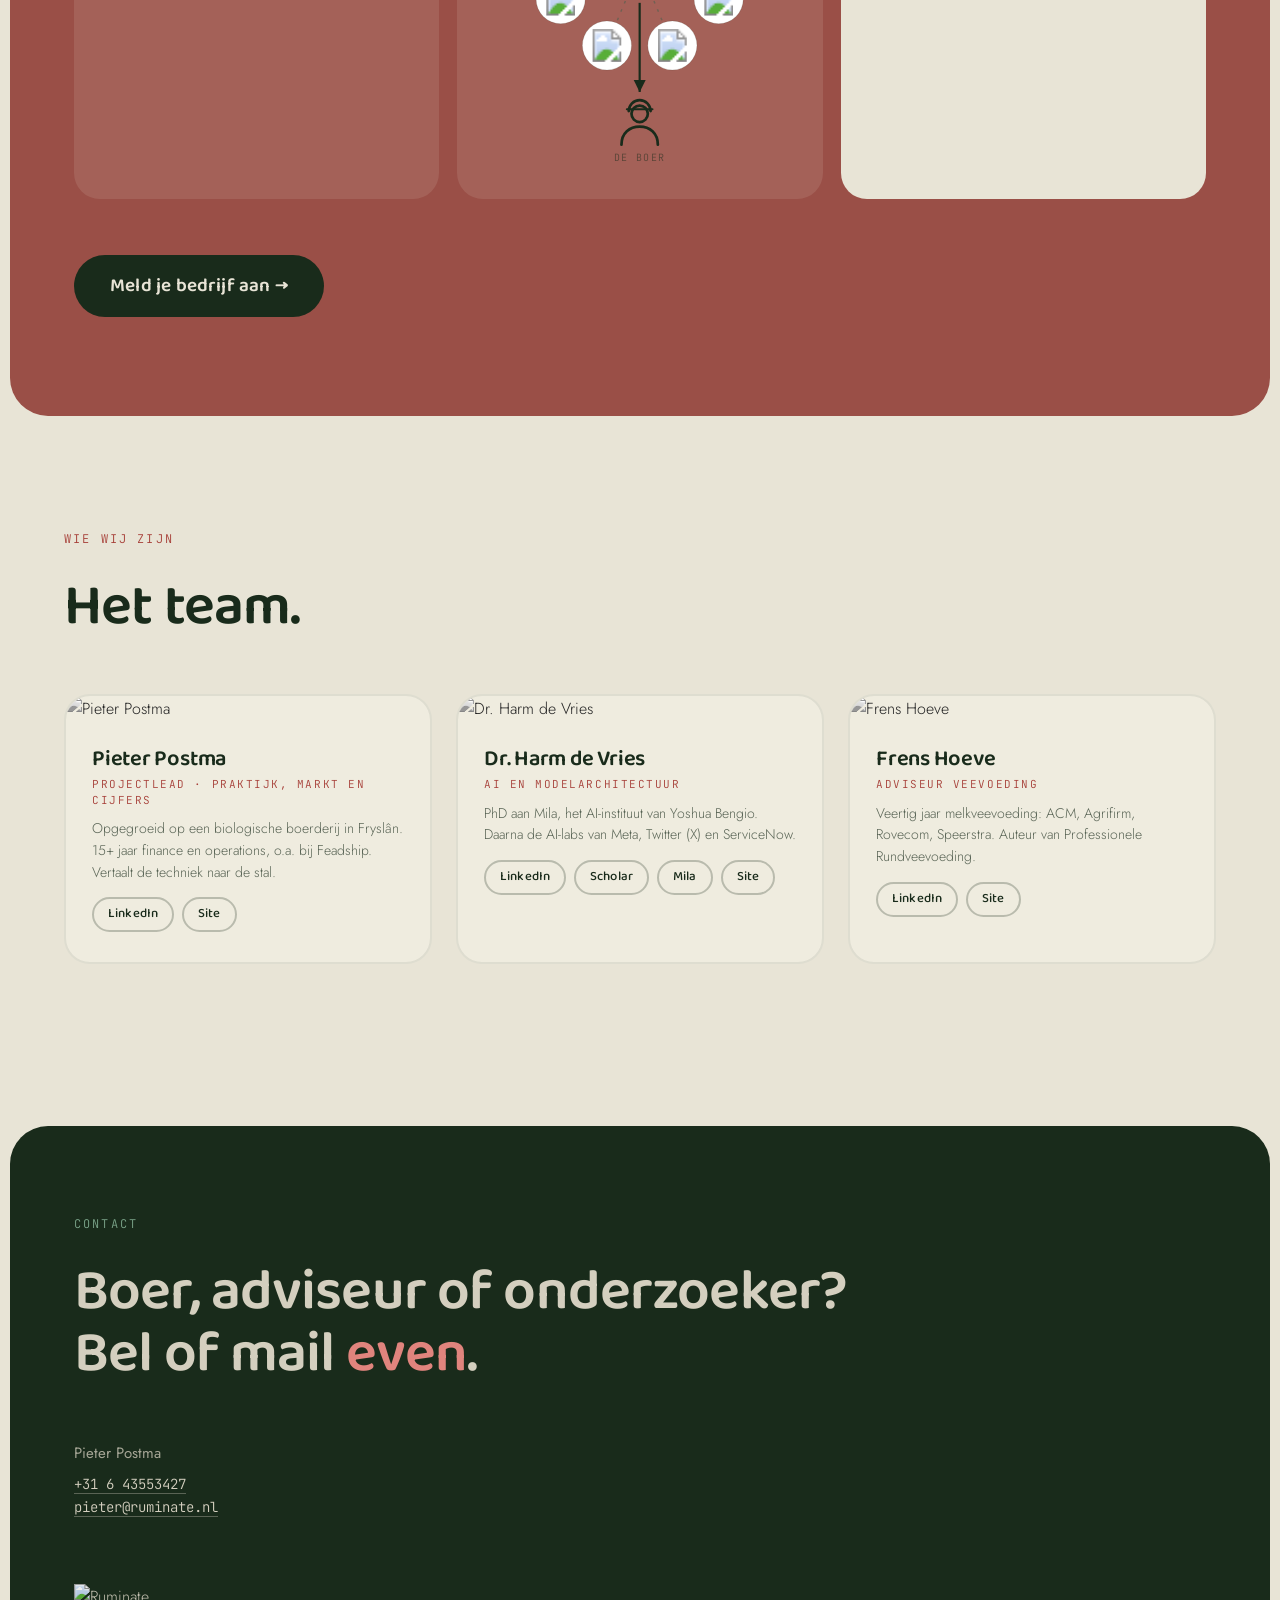
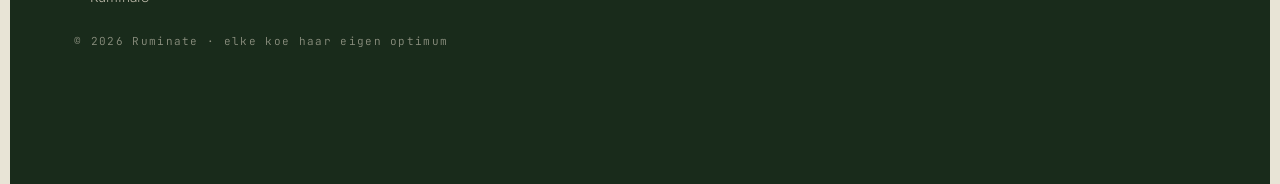
==== commit 8891d88c: "landing: voeradvies-uitsnede met deelknoppen Co-Authored-By: Claude Fable 5.1 <noreply@anthropic.com" ====
--- a/astro/index.html
+++ b/astro/index.html
@@ -1,5 +1,5 @@
 <!DOCTYPE html><html lang="nl"> <head><meta charset="UTF-8">
-<meta name="robots" content="noindex, nofollow"><meta name="viewport" content="width=device-width, initial-scale=1"><title>Ruminate · inzicht per koe</title><meta name="description" content="Ruminate maakt de data van je melkveebedrijf inzichtelijk: zie welke koeien niet optimaal presteren. Gratis pilotprogramma."><link rel="icon" href="branding/ruminate-icon-32.png"><link rel="preconnect" href="https://fonts.googleapis.com"><link rel="preconnect" href="https://fonts.gstatic.com" crossorigin><link href="https://fonts.googleapis.com/css2?family=Baloo+2:wght@500;600;700&family=Jost:wght@300;400;500&family=JetBrains+Mono:wght@300;400&display=swap" rel="stylesheet"><link rel="stylesheet" href="styles.css"></head> <body> <header id="kop"> <a class="woordmerk" href="#top">rum<span class="rum-i">ı</span>nate</a> <nav> <a href="#probleem">Probleem</a> <a href="#product">Product</a> <a href="#pilot">Pilot</a> <a href="#team">Team</a> <a href="#contact">Contact</a> </nav> </header> <main id="top"> <section class="blok hero"> <div class="binnen hero-grid"> <div class="hero-tekst"> <div class="kicker">Ruminate · voor melkveehouders</div> <h1>Elke koe<br>haar <span class="r">eigen</span><br>optimum<span class="r">.</span></h1> <p class="intro">Ruminate maakt de data die je bedrijf al heeft inzichtelijk: zie in één oogopslag welke koeien niet optimaal presteren, en wat je vandaag kunt doen.</p> <a class="knop reveal" style="margin-top:38px" href="#pilot">Join the pilot →</a> </div> <figure class="koefilm" aria-label="Grazende koe"> <div class="kader"><video autoplay muted loop playsinline preload="metadata" disablepictureinpicture src="media/grazende-koe.mp4?v=2"></video></div> </figure> </div> </section> <section class="blok" id="probleem" style="padding-top:6vh"> <div class="binnen"> <div class="kicker">Het probleem</div> <h2 class="reveal">Geen koe is <span class="r">gemiddeld</span>.</h2> <p class="intro reveal">Toch krijgt de hele koppel dezelfde voertabel. Iedere koe heeft haar eigen ideale zone; zit ze daarboven of daaronder, dan blijft er rendement liggen.</p> <div class="lat-wrap reveal"> <div class="lat-schaal" aria-hidden="true"> <span class="s-min">←&nbsp;weinig krachtvoer</span><span class="s-max">veel krachtvoer&nbsp;→</span> </div> <div class="lat-balk" aria-hidden="true"> <i class="z1"></i><i class="z2"></i><i class="z3"></i> <span class="optimum-tik"></span> <span class="naald" title="Iedere koe zit ergens anders op de lat"></span> </div> <div class="lat"> <div class="links"><h4>Te weinig energie</h4><p>Haar potentieel blijft onbenut.</p></div> <div class="midden"><h4>Optimaal</h4><p>De ideale zone: hier is ze op haar best. Smal, en per koe anders.</p></div> <div class="rechts"><h4>Te veel krachtvoer</h4><p>Verhoogd risico op:</p> <ul class="lat-lijst"><li>pensverzuring</li><li>klauwproblemen</li><li>langdurige uitval</li></ul></div> </div> <div class="lat-basis reveal"><h4>Het fundament: ruwvoer</h4><p>Ook het basisrantsoen aan het voerhek bepaalt of ze haar optimum haalt: voldoende structuur en de juiste energie voor de hele koppel.</p></div> <div class="feiten reveal"> <h4>Wat onderzoek laat zien</h4> <div class="feiten-rij"> <div class="feit-kaart"><b>~3&nbsp;kg</b><span>minder melk per dag bij een koe met pensverzuring</span></div> <div class="feit-kaart"><b>11–26%</b><span>van de melkkoeien kampt met pensverzuring, vaak zonder zichtbare symptomen</span></div> <div class="feit-kaart"><b>€200–400</b><span>geschatte schade per aangedane koe, per jaar</span></div> </div> <div class="feiten-bron">Bron: Nederlandse veldstudies &amp; inductieproeven, o.a. Kleen (2009); Khafipour (2009).</div> </div> </div> </div> </section> <section class="blok" id="product"> <div class="binnen"> <div class="kicker">Het product</div> <h2 class="reveal">Dit is de <span class="r">cockpit</span>.</h2> <p class="intro reveal">Wat je melkrobot, halsband en melkcontrole al meten, vertaald naar wat je vandaag per koe kunt doen. Voor de koe, voor de hele koppel, en voor het rantsoen.</p> <div class="cp-grid reveal"> <article class="cp-kaart"><div class="cp-beeld"><img src="media/cockpit/lat.webp?v=1" alt="Balk met de voerbalans van één koe: te weinig energie, optimum, te veel, verzuurt" loading="lazy"></div><div class="nr">Per koe</div><h3>Haar eigen optimum</h3><ul><li><b>Wat je ziet:</b> Of ze te weinig energie krijgt, goed zit, of te veel krachtvoer en richting verzuring gaat.</li><li><b>Wat je ziet:</b> Waaróm ze afwijkt: melkgift, herkauwen en melkcontrole naast haar eigen normaal.</li><li><b>Wat het je oplevert:</b> Je stuurt per koe in plaats van op het gemiddelde, en je weet of het aan het voer ligt vóór je ingrijpt.</li></ul></article> <article class="cp-kaart"><div class="cp-beeld"><img src="media/cockpit/advies.webp?v=2" alt="Jantsje 40: activiteit en vreettijd t.o.v. haar norm, krachtvoeradvies en het advies haar klauwen te laten nakijken" loading="lazy"></div><div class="nr">Per koe</div><h3>Wat je vandaag doet</h3><ul><li><b>Wat je ziet:</b> Hoeveel krachtvoer erbij of eraf aan de robot, met de reden.</li><li><b>Wat je ziet:</b> Wanneer je iets anders moet doen dan aan het voer draaien.</li><li><b>Wat het je oplevert:</b> Geen alarm zonder actie: je weet meteen wat je instelt.</li></ul></article> <article class="cp-kaart"><div class="cp-beeld"><img src="media/cockpit/kudde.webp?v=1" alt="Stippengrafiek van de koppel" loading="lazy"></div><div class="nr">De koppel</div><h3>Alle koeien in één beeld</h3><ul><li><b>Wat je ziet:</b> Elke stip een koe; hoeveel goed zitten en welke aandacht vragen.</li><li><b>Wat je ziet:</b> Melkgift, vet en eiwit van de koppel over de afgelopen maanden.</li><li><b>Wat het je oplevert:</b> In één blik zie je waar je tijd vandaag naartoe moet, en of een rantsoenwissel of hittegolf doorwerkt.</li></ul></article> <article class="cp-kaart"><div class="cp-beeld"><img src="media/cockpit/inkoop.webp?v=2" alt="Inkooplijst voor een maand, met hoeveelheden per product" loading="lazy"></div><div class="nr">De koppel</div><h3>Voeradvies</h3><ul><li><b>Wat je ziet:</b> Maandelijks rantsoenadvies voor het voerhek, doorgerekend naar kilo's en zakken voor jouw koppel.</li><li><b>Wat het je oplevert:</b> Je weet zelf wat je koppel nodig heeft, met de cijfers in de hand. Deel het met je voeradviseur, of koop zelf in bij wie jij wilt. Jij hebt het weer in eigen hand.</li></ul></article> </div> <div class="cp-meer reveal"> <div><h4>Foto van de mest</h4><p>Upload een foto van de mest en we nemen het mestbeeld mee in het advies.</p></div> <div><h4>Waarschuwingen</h4><p>Bij hitte of andere risico's krijg je een seintje, met het voeradvies dat erbij hoort.</p></div> <div><h4>Weer in eigen hand</h4><p>Je ziet zelf wat je koeien nodig hebben en waarom. Je overlegt met je adviseur als jij dat wilt, niet omdat het moet.</p></div> </div> <div class="cp-cta reveal"> <a class="knop" href="#pilot">Word pilotboer. Als eerste dit inzicht &rarr;</a> <a class="cp-login" href="cockpit.html">Pilotdeelnemer? Naar de cockpit</a> </div> <p class="cp-noot">Beelden: uitsnedes uit de cockpit, met voorbeelddata.</p> <figure class="product-film reveal" aria-label="Koeien aan het voerhek" style="margin-top:56px"> <video autoplay muted loop playsinline preload="metadata" disablepictureinpicture src="media/koeien-eten.mp4?v=2"></video> <figcaption>Live uit de stal &middot; het voerhek</figcaption> </figure> </div> </section> <section class="blok rood-blok" id="pilot"> <div class="binnen"> <div class="kicker">Pilotprogramma</div> <h2 class="reveal">Join the <u>pilot</u>.</h2> <p class="intro reveal">Het pilotprogramma loopt en er zijn op dit moment nog enkele plekken beschikbaar. Het kost je niets.</p> <div class="pilotkaarten reveal"> <div class="pk"><div class="nr">1</div><h3>Kennismaken</h3> <ul><li>We komen langs op het bedrijf</li><li>Samen brengen we in kaart welke datapunten er al zijn</li><li>Jij bepaalt wie je data ziet, en je kunt je toestemming altijd intrekken</li></ul></div> <div class="pk"><div class="nr">2</div><h3>Wij koppelen</h3> <ul><li>We ontsluiten die datapunten, uit bijv. melkrobot, halsband en CRV</li><li>Koppeling via bijv. JoinData</li><li>Jouw enige actie: ons toestemming geven om de data op te halen. Wij regelen de rest</li></ul> <div class="datakring reveal" aria-label="Datastromen komen samen bij Ruminate en gaan naar de boer"> <svg viewBox="0 0 340 348" xmlns="http://www.w3.org/2000/svg"> <defs> <marker id="dkpijl" viewBox="0 0 10 10" refX="8" refY="5" markerWidth="7" markerHeight="7" orient="auto"> <path d="M0 1 L8 5 L0 9 Z" fill="var(--groen)"></path> </marker> </defs> <g stroke="rgba(71,98,79,.55)" stroke-width="1.6"> <line class="stroom" x1="256.84467605606096" y1="163.97224264231843" x2="170" y2="128"></line><line class="stroom" x1="205.97224264231843" y1="214.84467605606096" x2="170" y2="128"></line><line class="stroom" x1="134.02775735768157" y1="214.84467605606096" x2="170" y2="128"></line><line class="stroom" x1="83.15532394393905" y1="163.97224264231846" x2="170" y2="128"></line><line class="stroom" x1="83.15532394393902" y1="92.02775735768162" x2="170" y2="128"></line><line class="stroom" x1="134.0277573576816" y1="41.15532394393904" x2="170" y2="128"></line><line class="stroom" x1="205.97224264231846" y1="41.15532394393905" x2="170" y2="128"></line><line class="stroom" x1="256.84467605606096" y1="92.02775735768158" x2="170" y2="128"></line> </g> <g> <circle cx="256.84467605606096" cy="163.97224264231843" r="27" fill="#fff" stroke="rgba(25,43,27,.15)"></circle> <image href="media/logos/lely.png" x="238.84467605606096" y="145.97224264231843" width="36" height="36" preserveAspectRatio="xMidYMid meet"></image> <title>Lely</title> </g><g> <circle cx="205.97224264231843" cy="214.84467605606096" r="27" fill="#fff" stroke="rgba(25,43,27,.15)"></circle> <image href="media/logos/delaval.png" x="187.97224264231843" y="196.84467605606096" width="36" height="36" preserveAspectRatio="xMidYMid meet"></image> <title>DeLaval</title> </g><g> <circle cx="134.02775735768157" cy="214.84467605606096" r="27" fill="#fff" stroke="rgba(25,43,27,.15)"></circle> <image href="media/logos/gea.svg" x="116.02775735768157" y="196.84467605606096" width="36" height="36" preserveAspectRatio="xMidYMid meet"></image> <title>GEA</title> </g><g> <circle cx="83.15532394393905" cy="163.97224264231846" r="27" fill="#fff" stroke="rgba(25,43,27,.15)"></circle> <image href="media/logos/nedap.svg" x="65.15532394393905" y="145.97224264231846" width="36" height="36" preserveAspectRatio="xMidYMid meet"></image> <title>Nedap</title> </g><g> <circle cx="83.15532394393902" cy="92.02775735768162" r="27" fill="#fff" stroke="rgba(25,43,27,.15)"></circle> <image href="media/logos/crv.png" x="65.15532394393902" y="74.02775735768162" width="36" height="36" preserveAspectRatio="xMidYMid meet"></image> <title>CRV</title> </g><g> <circle cx="134.0277573576816" cy="41.15532394393904" r="27" fill="#fff" stroke="rgba(25,43,27,.15)"></circle> <image href="media/logos/qlip.png" x="116.0277573576816" y="23.155323943939038" width="36" height="36" preserveAspectRatio="xMidYMid meet"></image> <title>Qlip</title> </g><g> <circle cx="205.97224264231846" cy="41.15532394393905" r="27" fill="#fff" stroke="rgba(25,43,27,.15)"></circle> <image href="media/logos/joindata.png" x="187.97224264231846" y="23.155323943939052" width="36" height="36" preserveAspectRatio="xMidYMid meet"></image> <title>JoinData</title> </g><g> <circle cx="256.84467605606096" cy="92.02775735768158" r="27" fill="#fff" stroke="rgba(25,43,27,.15)"></circle> <image href="media/logos/knmi.png" x="238.84467605606096" y="74.02775735768158" width="36" height="36" preserveAspectRatio="xMidYMid meet"></image> <title>KNMI</title> </g> <circle cx="170" cy="128" r="36" fill="var(--groen)"></circle> <image href="branding/ruminate-logo-creme.svg" x="141" y="117" width="58" height="22" preserveAspectRatio="xMidYMid meet"></image> <line x1="170" y1="168" x2="170" y2="266" stroke="var(--groen)" stroke-width="2.4" marker-end="url(#dkpijl)"></line> <g fill="none" stroke="var(--groen)" stroke-width="3" stroke-linecap="round"> <circle cx="170" cy="290" r="9"></circle> <path d="M158 287 a 12 12 0 0 1 24 0"></path> <path d="M156 285 h28" stroke-width="2.4"></path> <path d="M150 324 c 0 -13 9 -20 20 -20 s 20 7 20 20"></path> </g> <text x="170" y="342" text-anchor="middle" font-family="JetBrains Mono,monospace" font-size="11" letter-spacing="1.6" fill="rgba(25,43,27,.55)">DE BOER</text> </svg> </div></div> <div class="pk gratis"><div class="nr">3</div><h3>Jij krijgt de inzichten</h3> <ul><li>Inzicht in hoe je koppel ervoor staat</li><li>Zicht op de koeien die aandacht vragen</li><li>Voeradvies per maand, met een inkooplijst die je deelt met je adviseur of zelf inkoopt</li><li>Waarschuwingen, zoals het hitte-alert met bijbehorend voeradvies</li><li>In overleg komt onze eigen adviseur veevoeding eens per maand langs, als second opinion naast je eigen adviseur</li></ul></div> </div> <a class="knop" href="mailto:pilot@ruminate.nl?subject=Aanmelding%20pilotprogramma%20Ruminate">Meld je bedrijf aan →</a> </div> </section> <section class="blok" id="team"> <div class="binnen"> <div class="kicker">Wie wij zijn</div> <h2 class="reveal">Het team.</h2> <div class="team"> <div class="lid reveal"> <img src="team/pieter-postma-headshot.jpg" alt="Pieter Postma"> <div class="tekst"> <h3>Pieter Postma</h3><div class="rol">Projectlead · praktijk, markt en cijfers</div> <p>Opgegroeid op een biologische boerderij in Fryslân. 15+ jaar finance en operations, o.a. bij Feadship. Vertaalt de techniek naar de stal.</p> <div class="links"> <a href="https://www.linkedin.com/in/pieter-postma-b867252b" target="_blank" rel="noopener">LinkedIn</a><a href="https://www.novastarfinance.nl" target="_blank" rel="noopener">Site</a> </div> </div> </div><div class="lid reveal"> <img src="team/harm-de-vries-headshot.jpg" alt="Dr. Harm de Vries"> <div class="tekst"> <h3>Dr. Harm de Vries</h3><div class="rol">AI en modelarchitectuur</div> <p>PhD aan Mila, het AI-instituut van Yoshua Bengio. Daarna de AI-labs van Meta, Twitter (X) en ServiceNow.</p> <div class="links"> <a href="https://www.linkedin.com/in/harm-de-vries-8506ab57" target="_blank" rel="noopener">LinkedIn</a><a href="https://scholar.google.com/citations?user=LWrdpCsAAAAJ" target="_blank" rel="noopener">Scholar</a><a href="https://mila.quebec/en/directory/harm-de-vries" target="_blank" rel="noopener">Mila</a><a href="https://www.harmdevries.com/" target="_blank" rel="noopener">Site</a> </div> </div> </div><div class="lid reveal"> <img src="team/frens-hoeve-headshot.jpg?v=2" alt="Frens Hoeve"> <div class="tekst"> <h3>Frens Hoeve</h3><div class="rol">Adviseur veevoeding</div> <p>Veertig jaar melkveevoeding: ACM, Agrifirm, Rovecom, Speerstra. Auteur van Professionele Rundveevoeding.</p> <div class="links"> <a href="https://www.linkedin.com/in/frens-hoeve-6b059480" target="_blank" rel="noopener">LinkedIn</a><a href="https://melkveevoeding.jimdosite.com" target="_blank" rel="noopener">Site</a> </div> </div> </div> </div> </div> </section> <section class="voet" id="contact"> <div class="binnen"> <div class="kicker" style="color:var(--sage)">Contact</div> <h2 class="reveal">Boer, adviseur of onderzoeker?<br>Bel of mail <span class="r">even</span>.</h2> <div class="contact reveal"> <div><b>Pieter Postma</b><a href="tel:+31643553427">+31 6 43553427</a><br><a href="mailto:pieter@ruminate.nl">pieter@ruminate.nl</a></div> </div> <img class="logo" src="branding/ruminate-logo-creme.svg" alt="Ruminate"> <div class="fijn">© 2026 Ruminate · elke koe haar eigen optimum</div> </div> </section> </main> <script>
+<meta name="robots" content="noindex, nofollow"><meta name="viewport" content="width=device-width, initial-scale=1"><title>Ruminate · inzicht per koe</title><meta name="description" content="Ruminate maakt de data van je melkveebedrijf inzichtelijk: zie welke koeien niet optimaal presteren. Gratis pilotprogramma."><link rel="icon" href="branding/ruminate-icon-32.png"><link rel="preconnect" href="https://fonts.googleapis.com"><link rel="preconnect" href="https://fonts.gstatic.com" crossorigin><link href="https://fonts.googleapis.com/css2?family=Baloo+2:wght@500;600;700&family=Jost:wght@300;400;500&family=JetBrains+Mono:wght@300;400&display=swap" rel="stylesheet"><link rel="stylesheet" href="styles.css"></head> <body> <header id="kop"> <a class="woordmerk" href="#top">rum<span class="rum-i">ı</span>nate</a> <nav> <a href="#probleem">Probleem</a> <a href="#product">Product</a> <a href="#pilot">Pilot</a> <a href="#team">Team</a> <a href="#contact">Contact</a> </nav> </header> <main id="top"> <section class="blok hero"> <div class="binnen hero-grid"> <div class="hero-tekst"> <div class="kicker">Ruminate · voor melkveehouders</div> <h1>Elke koe<br>haar <span class="r">eigen</span><br>optimum<span class="r">.</span></h1> <p class="intro">Ruminate maakt de data die je bedrijf al heeft inzichtelijk: zie in één oogopslag welke koeien niet optimaal presteren, en wat je vandaag kunt doen.</p> <a class="knop reveal" style="margin-top:38px" href="#pilot">Join the pilot →</a> </div> <figure class="koefilm" aria-label="Grazende koe"> <div class="kader"><video autoplay muted loop playsinline preload="metadata" disablepictureinpicture src="media/grazende-koe.mp4?v=2"></video></div> </figure> </div> </section> <section class="blok" id="probleem" style="padding-top:6vh"> <div class="binnen"> <div class="kicker">Het probleem</div> <h2 class="reveal">Geen koe is <span class="r">gemiddeld</span>.</h2> <p class="intro reveal">Toch krijgt de hele koppel dezelfde voertabel. Iedere koe heeft haar eigen ideale zone; zit ze daarboven of daaronder, dan blijft er rendement liggen.</p> <div class="lat-wrap reveal"> <div class="lat-schaal" aria-hidden="true"> <span class="s-min">←&nbsp;weinig krachtvoer</span><span class="s-max">veel krachtvoer&nbsp;→</span> </div> <div class="lat-balk" aria-hidden="true"> <i class="z1"></i><i class="z2"></i><i class="z3"></i> <span class="optimum-tik"></span> <span class="naald" title="Iedere koe zit ergens anders op de lat"></span> </div> <div class="lat"> <div class="links"><h4>Te weinig energie</h4><p>Haar potentieel blijft onbenut.</p></div> <div class="midden"><h4>Optimaal</h4><p>De ideale zone: hier is ze op haar best. Smal, en per koe anders.</p></div> <div class="rechts"><h4>Te veel krachtvoer</h4><p>Verhoogd risico op:</p> <ul class="lat-lijst"><li>pensverzuring</li><li>klauwproblemen</li><li>langdurige uitval</li></ul></div> </div> <div class="lat-basis reveal"><h4>Het fundament: ruwvoer</h4><p>Ook het basisrantsoen aan het voerhek bepaalt of ze haar optimum haalt: voldoende structuur en de juiste energie voor de hele koppel.</p></div> <div class="feiten reveal"> <h4>Wat onderzoek laat zien</h4> <div class="feiten-rij"> <div class="feit-kaart"><b>~3&nbsp;kg</b><span>minder melk per dag bij een koe met pensverzuring</span></div> <div class="feit-kaart"><b>11–26%</b><span>van de melkkoeien kampt met pensverzuring, vaak zonder zichtbare symptomen</span></div> <div class="feit-kaart"><b>€200–400</b><span>geschatte schade per aangedane koe, per jaar</span></div> </div> <div class="feiten-bron">Bron: Nederlandse veldstudies &amp; inductieproeven, o.a. Kleen (2009); Khafipour (2009).</div> </div> </div> </div> </section> <section class="blok" id="product"> <div class="binnen"> <div class="kicker">Het product</div> <h2 class="reveal">Dit is de <span class="r">cockpit</span>.</h2> <p class="intro reveal">Wat je melkrobot, halsband en melkcontrole al meten, vertaald naar wat je vandaag per koe kunt doen. Voor de koe, voor de hele koppel, en voor het rantsoen.</p> <div class="cp-grid reveal"> <article class="cp-kaart"><div class="cp-beeld"><img src="media/cockpit/lat.webp?v=1" alt="Balk met de voerbalans van één koe: te weinig energie, optimum, te veel, verzuurt" loading="lazy"></div><div class="nr">Per koe</div><h3>Haar eigen optimum</h3><ul><li><b>Wat je ziet:</b> Of ze te weinig energie krijgt, goed zit, of te veel krachtvoer en richting verzuring gaat.</li><li><b>Wat je ziet:</b> Waaróm ze afwijkt: melkgift, herkauwen en melkcontrole naast haar eigen normaal.</li><li><b>Wat het je oplevert:</b> Je stuurt per koe in plaats van op het gemiddelde, en je weet of het aan het voer ligt vóór je ingrijpt.</li></ul></article> <article class="cp-kaart"><div class="cp-beeld"><img src="media/cockpit/advies.webp?v=2" alt="Jantsje 40: activiteit en vreettijd t.o.v. haar norm, krachtvoeradvies en het advies haar klauwen te laten nakijken" loading="lazy"></div><div class="nr">Per koe</div><h3>Wat je vandaag doet</h3><ul><li><b>Wat je ziet:</b> Hoeveel krachtvoer erbij of eraf aan de robot, met de reden.</li><li><b>Wat je ziet:</b> Wanneer je iets anders moet doen dan aan het voer draaien.</li><li><b>Wat het je oplevert:</b> Geen alarm zonder actie: je weet meteen wat je instelt.</li></ul></article> <article class="cp-kaart"><div class="cp-beeld"><img src="media/cockpit/kudde.webp?v=1" alt="Stippengrafiek van de koppel" loading="lazy"></div><div class="nr">De koppel</div><h3>Alle koeien in één beeld</h3><ul><li><b>Wat je ziet:</b> Elke stip een koe; hoeveel goed zitten en welke aandacht vragen.</li><li><b>Wat je ziet:</b> Melkgift, vet en eiwit van de koppel over de afgelopen maanden.</li><li><b>Wat het je oplevert:</b> In één blik zie je waar je tijd vandaag naartoe moet, en of een rantsoenwissel of hittegolf doorwerkt.</li></ul></article> <article class="cp-kaart"><div class="cp-beeld"><img src="media/cockpit/inkoop.webp?v=3" alt="Inkooplijst voor een maand, met hoeveelheden per product" loading="lazy"></div><div class="nr">De koppel</div><h3>Voeradvies</h3><ul><li><b>Wat je ziet:</b> Maandelijks rantsoenadvies voor het voerhek, doorgerekend naar kilo's en zakken voor jouw koppel.</li><li><b>Wat het je oplevert:</b> Je weet zelf wat je koppel nodig heeft, met de cijfers in de hand. Deel het met je voeradviseur, of koop zelf in bij wie jij wilt. Jij hebt het weer in eigen hand.</li></ul></article> </div> <div class="cp-meer reveal"> <div><h4>Foto van de mest</h4><p>Upload een foto van de mest en we nemen het mestbeeld mee in het advies.</p></div> <div><h4>Waarschuwingen</h4><p>Bij hitte of andere risico's krijg je een seintje, met het voeradvies dat erbij hoort.</p></div> <div><h4>Weer in eigen hand</h4><p>Je ziet zelf wat je koeien nodig hebben en waarom. Je overlegt met je adviseur als jij dat wilt, niet omdat het moet.</p></div> </div> <div class="cp-cta reveal"> <a class="knop" href="#pilot">Word pilotboer. Als eerste dit inzicht &rarr;</a> <a class="cp-login" href="cockpit.html">Pilotdeelnemer? Naar de cockpit</a> </div> <p class="cp-noot">Beelden: uitsnedes uit de cockpit, met voorbeelddata.</p> <figure class="product-film reveal" aria-label="Koeien aan het voerhek" style="margin-top:56px"> <video autoplay muted loop playsinline preload="metadata" disablepictureinpicture src="media/koeien-eten.mp4?v=2"></video> <figcaption>Live uit de stal &middot; het voerhek</figcaption> </figure> </div> </section> <section class="blok rood-blok" id="pilot"> <div class="binnen"> <div class="kicker">Pilotprogramma</div> <h2 class="reveal">Join the <u>pilot</u>.</h2> <p class="intro reveal">Het pilotprogramma loopt en er zijn op dit moment nog enkele plekken beschikbaar. Het kost je niets.</p> <div class="pilotkaarten reveal"> <div class="pk"><div class="nr">1</div><h3>Kennismaken</h3> <ul><li>We komen langs op het bedrijf</li><li>Samen brengen we in kaart welke datapunten er al zijn</li><li>Jij bepaalt wie je data ziet, en je kunt je toestemming altijd intrekken</li></ul></div> <div class="pk"><div class="nr">2</div><h3>Wij koppelen</h3> <ul><li>We ontsluiten die datapunten, uit bijv. melkrobot, halsband en CRV</li><li>Koppeling via bijv. JoinData</li><li>Jouw enige actie: ons toestemming geven om de data op te halen. Wij regelen de rest</li></ul> <div class="datakring reveal" aria-label="Datastromen komen samen bij Ruminate en gaan naar de boer"> <svg viewBox="0 0 340 348" xmlns="http://www.w3.org/2000/svg"> <defs> <marker id="dkpijl" viewBox="0 0 10 10" refX="8" refY="5" markerWidth="7" markerHeight="7" orient="auto"> <path d="M0 1 L8 5 L0 9 Z" fill="var(--groen)"></path> </marker> </defs> <g stroke="rgba(71,98,79,.55)" stroke-width="1.6"> <line class="stroom" x1="256.84467605606096" y1="163.97224264231843" x2="170" y2="128"></line><line class="stroom" x1="205.97224264231843" y1="214.84467605606096" x2="170" y2="128"></line><line class="stroom" x1="134.02775735768157" y1="214.84467605606096" x2="170" y2="128"></line><line class="stroom" x1="83.15532394393905" y1="163.97224264231846" x2="170" y2="128"></line><line class="stroom" x1="83.15532394393902" y1="92.02775735768162" x2="170" y2="128"></line><line class="stroom" x1="134.0277573576816" y1="41.15532394393904" x2="170" y2="128"></line><line class="stroom" x1="205.97224264231846" y1="41.15532394393905" x2="170" y2="128"></line><line class="stroom" x1="256.84467605606096" y1="92.02775735768158" x2="170" y2="128"></line> </g> <g> <circle cx="256.84467605606096" cy="163.97224264231843" r="27" fill="#fff" stroke="rgba(25,43,27,.15)"></circle> <image href="media/logos/lely.png" x="238.84467605606096" y="145.97224264231843" width="36" height="36" preserveAspectRatio="xMidYMid meet"></image> <title>Lely</title> </g><g> <circle cx="205.97224264231843" cy="214.84467605606096" r="27" fill="#fff" stroke="rgba(25,43,27,.15)"></circle> <image href="media/logos/delaval.png" x="187.97224264231843" y="196.84467605606096" width="36" height="36" preserveAspectRatio="xMidYMid meet"></image> <title>DeLaval</title> </g><g> <circle cx="134.02775735768157" cy="214.84467605606096" r="27" fill="#fff" stroke="rgba(25,43,27,.15)"></circle> <image href="media/logos/gea.svg" x="116.02775735768157" y="196.84467605606096" width="36" height="36" preserveAspectRatio="xMidYMid meet"></image> <title>GEA</title> </g><g> <circle cx="83.15532394393905" cy="163.97224264231846" r="27" fill="#fff" stroke="rgba(25,43,27,.15)"></circle> <image href="media/logos/nedap.svg" x="65.15532394393905" y="145.97224264231846" width="36" height="36" preserveAspectRatio="xMidYMid meet"></image> <title>Nedap</title> </g><g> <circle cx="83.15532394393902" cy="92.02775735768162" r="27" fill="#fff" stroke="rgba(25,43,27,.15)"></circle> <image href="media/logos/crv.png" x="65.15532394393902" y="74.02775735768162" width="36" height="36" preserveAspectRatio="xMidYMid meet"></image> <title>CRV</title> </g><g> <circle cx="134.0277573576816" cy="41.15532394393904" r="27" fill="#fff" stroke="rgba(25,43,27,.15)"></circle> <image href="media/logos/qlip.png" x="116.0277573576816" y="23.155323943939038" width="36" height="36" preserveAspectRatio="xMidYMid meet"></image> <title>Qlip</title> </g><g> <circle cx="205.97224264231846" cy="41.15532394393905" r="27" fill="#fff" stroke="rgba(25,43,27,.15)"></circle> <image href="media/logos/joindata.png" x="187.97224264231846" y="23.155323943939052" width="36" height="36" preserveAspectRatio="xMidYMid meet"></image> <title>JoinData</title> </g><g> <circle cx="256.84467605606096" cy="92.02775735768158" r="27" fill="#fff" stroke="rgba(25,43,27,.15)"></circle> <image href="media/logos/knmi.png" x="238.84467605606096" y="74.02775735768158" width="36" height="36" preserveAspectRatio="xMidYMid meet"></image> <title>KNMI</title> </g> <circle cx="170" cy="128" r="36" fill="var(--groen)"></circle> <image href="branding/ruminate-logo-creme.svg" x="141" y="117" width="58" height="22" preserveAspectRatio="xMidYMid meet"></image> <line x1="170" y1="168" x2="170" y2="266" stroke="var(--groen)" stroke-width="2.4" marker-end="url(#dkpijl)"></line> <g fill="none" stroke="var(--groen)" stroke-width="3" stroke-linecap="round"> <circle cx="170" cy="290" r="9"></circle> <path d="M158 287 a 12 12 0 0 1 24 0"></path> <path d="M156 285 h28" stroke-width="2.4"></path> <path d="M150 324 c 0 -13 9 -20 20 -20 s 20 7 20 20"></path> </g> <text x="170" y="342" text-anchor="middle" font-family="JetBrains Mono,monospace" font-size="11" letter-spacing="1.6" fill="rgba(25,43,27,.55)">DE BOER</text> </svg> </div></div> <div class="pk gratis"><div class="nr">3</div><h3>Jij krijgt de inzichten</h3> <ul><li>Inzicht in hoe je koppel ervoor staat</li><li>Zicht op de koeien die aandacht vragen</li><li>Voeradvies per maand, met een inkooplijst die je deelt met je adviseur of zelf inkoopt</li><li>Waarschuwingen, zoals het hitte-alert met bijbehorend voeradvies</li><li>In overleg komt onze eigen adviseur veevoeding eens per maand langs, als second opinion naast je eigen adviseur</li></ul></div> </div> <a class="knop" href="mailto:pilot@ruminate.nl?subject=Aanmelding%20pilotprogramma%20Ruminate">Meld je bedrijf aan →</a> </div> </section> <section class="blok" id="team"> <div class="binnen"> <div class="kicker">Wie wij zijn</div> <h2 class="reveal">Het team.</h2> <div class="team"> <div class="lid reveal"> <img src="team/pieter-postma-headshot.jpg" alt="Pieter Postma"> <div class="tekst"> <h3>Pieter Postma</h3><div class="rol">Projectlead · praktijk, markt en cijfers</div> <p>Opgegroeid op een biologische boerderij in Fryslân. 15+ jaar finance en operations, o.a. bij Feadship. Vertaalt de techniek naar de stal.</p> <div class="links"> <a href="https://www.linkedin.com/in/pieter-postma-b867252b" target="_blank" rel="noopener">LinkedIn</a><a href="https://www.novastarfinance.nl" target="_blank" rel="noopener">Site</a> </div> </div> </div><div class="lid reveal"> <img src="team/harm-de-vries-headshot.jpg" alt="Dr. Harm de Vries"> <div class="tekst"> <h3>Dr. Harm de Vries</h3><div class="rol">AI en modelarchitectuur</div> <p>PhD aan Mila, het AI-instituut van Yoshua Bengio. Daarna de AI-labs van Meta, Twitter (X) en ServiceNow.</p> <div class="links"> <a href="https://www.linkedin.com/in/harm-de-vries-8506ab57" target="_blank" rel="noopener">LinkedIn</a><a href="https://scholar.google.com/citations?user=LWrdpCsAAAAJ" target="_blank" rel="noopener">Scholar</a><a href="https://mila.quebec/en/directory/harm-de-vries" target="_blank" rel="noopener">Mila</a><a href="https://www.harmdevries.com/" target="_blank" rel="noopener">Site</a> </div> </div> </div><div class="lid reveal"> <img src="team/frens-hoeve-headshot.jpg?v=2" alt="Frens Hoeve"> <div class="tekst"> <h3>Frens Hoeve</h3><div class="rol">Adviseur veevoeding</div> <p>Veertig jaar melkveevoeding: ACM, Agrifirm, Rovecom, Speerstra. Auteur van Professionele Rundveevoeding.</p> <div class="links"> <a href="https://www.linkedin.com/in/frens-hoeve-6b059480" target="_blank" rel="noopener">LinkedIn</a><a href="https://melkveevoeding.jimdosite.com" target="_blank" rel="noopener">Site</a> </div> </div> </div> </div> </div> </section> <section class="voet" id="contact"> <div class="binnen"> <div class="kicker" style="color:var(--sage)">Contact</div> <h2 class="reveal">Boer, adviseur of onderzoeker?<br>Bel of mail <span class="r">even</span>.</h2> <div class="contact reveal"> <div><b>Pieter Postma</b><a href="tel:+31643553427">+31 6 43553427</a><br><a href="mailto:pieter@ruminate.nl">pieter@ruminate.nl</a></div> </div> <img class="logo" src="branding/ruminate-logo-creme.svg" alt="Ruminate"> <div class="fijn">© 2026 Ruminate · elke koe haar eigen optimum</div> </div> </section> </main> <script>
 /* reveals, meekleurende header, video's en parallax: zelfde gedrag als de HTML-site */
 (function(){
   var io = new IntersectionObserver(function(es){
